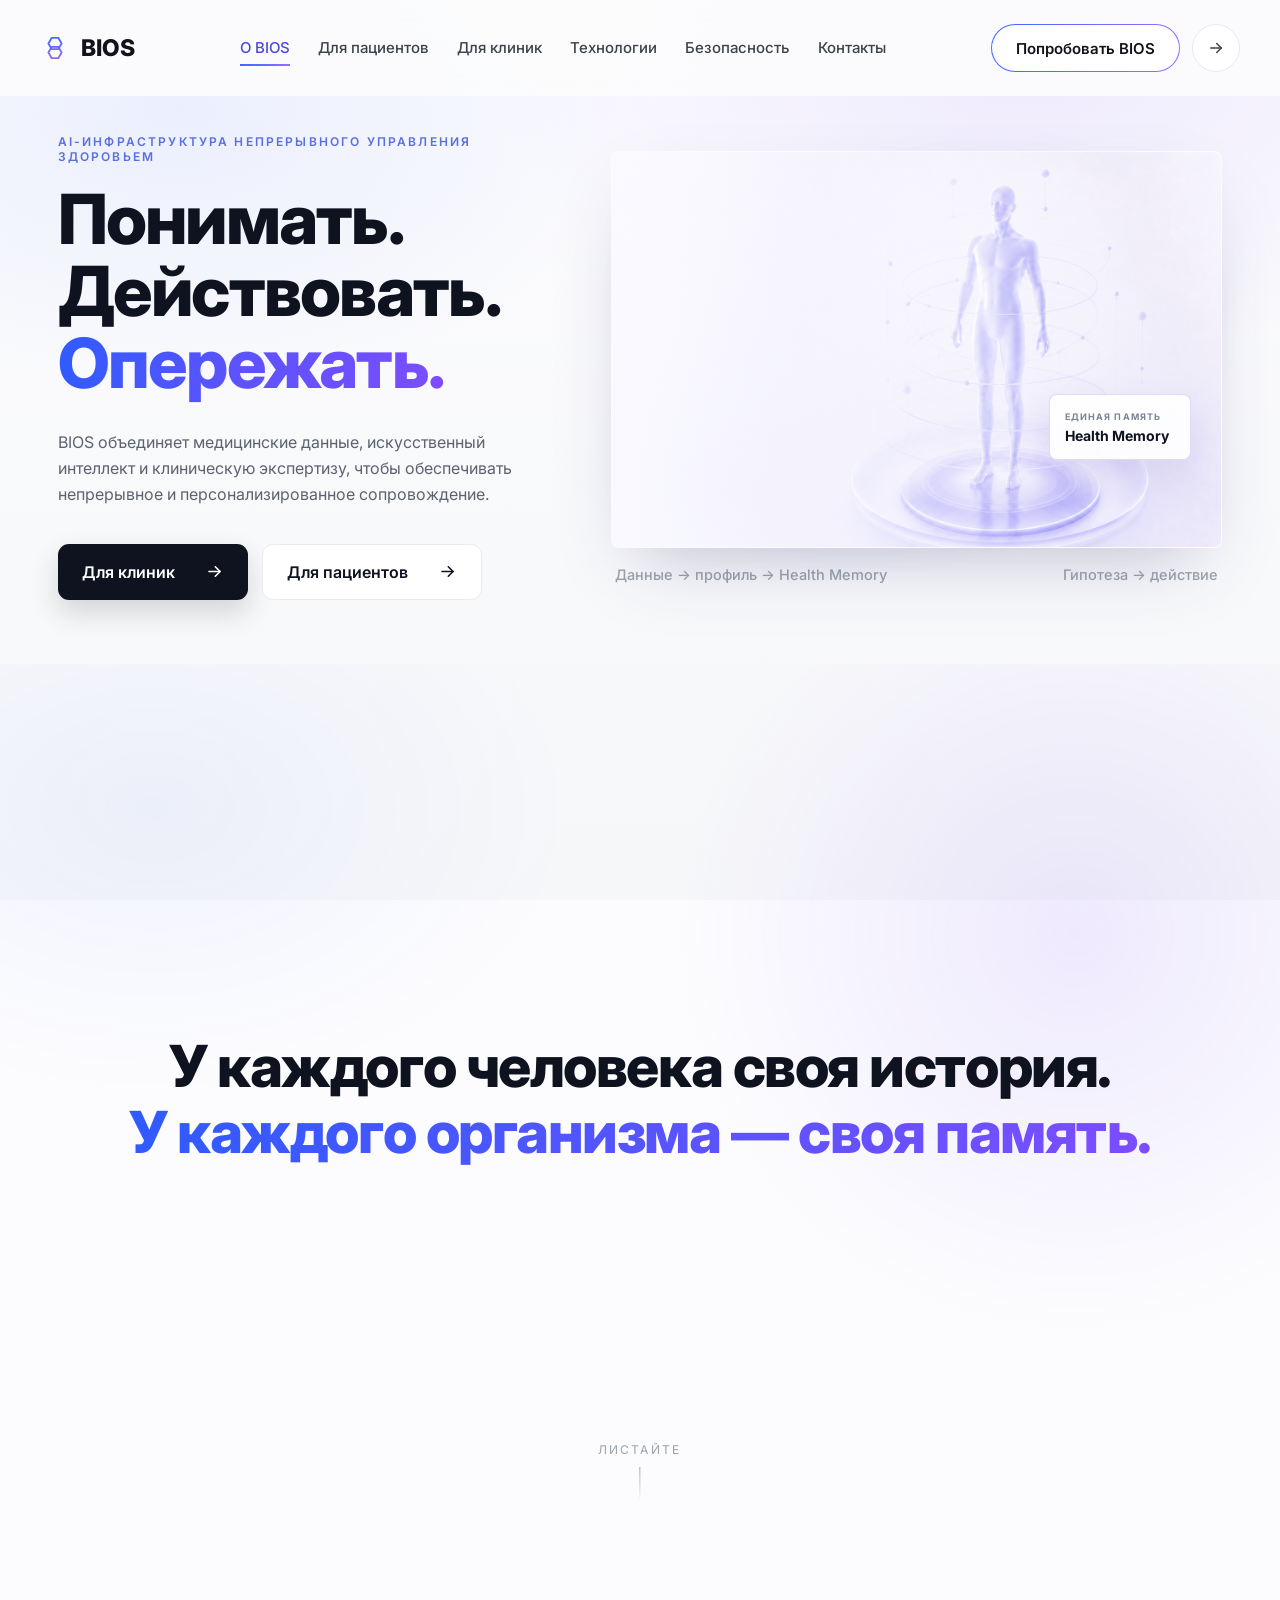
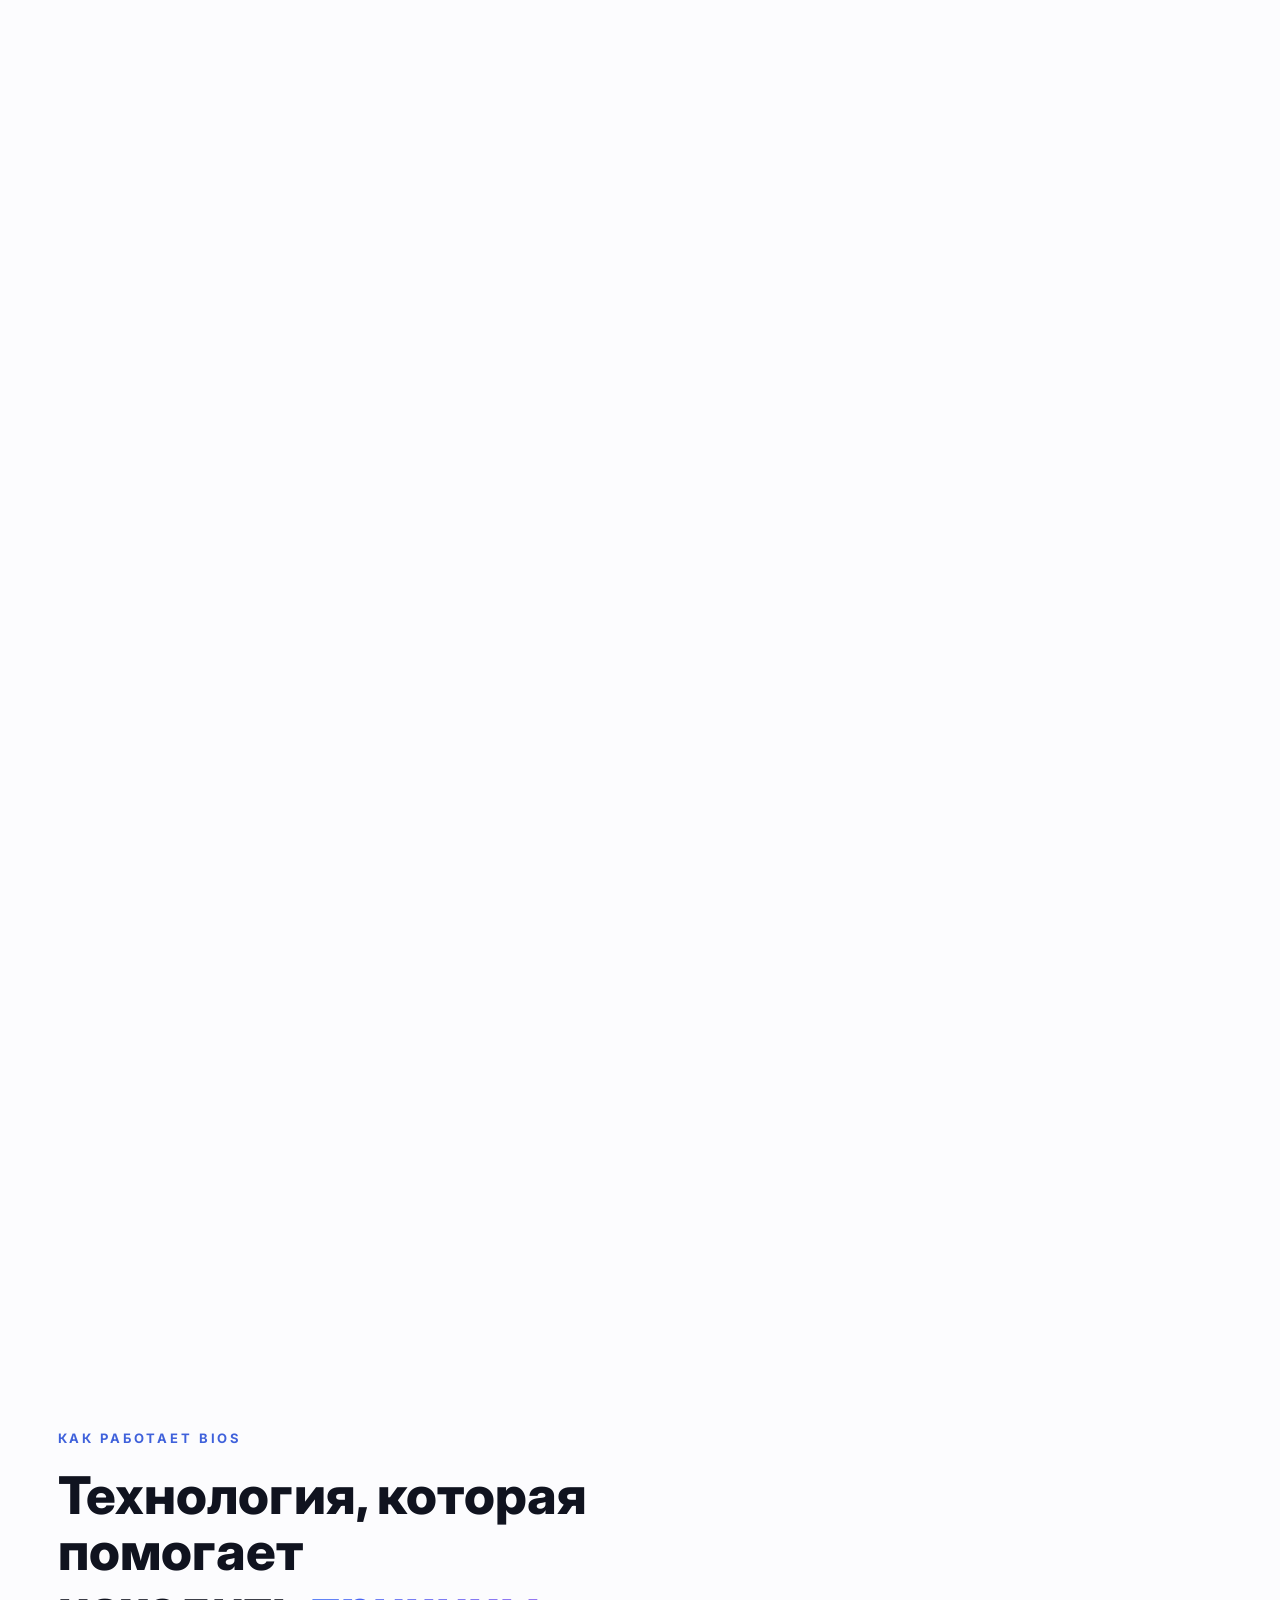
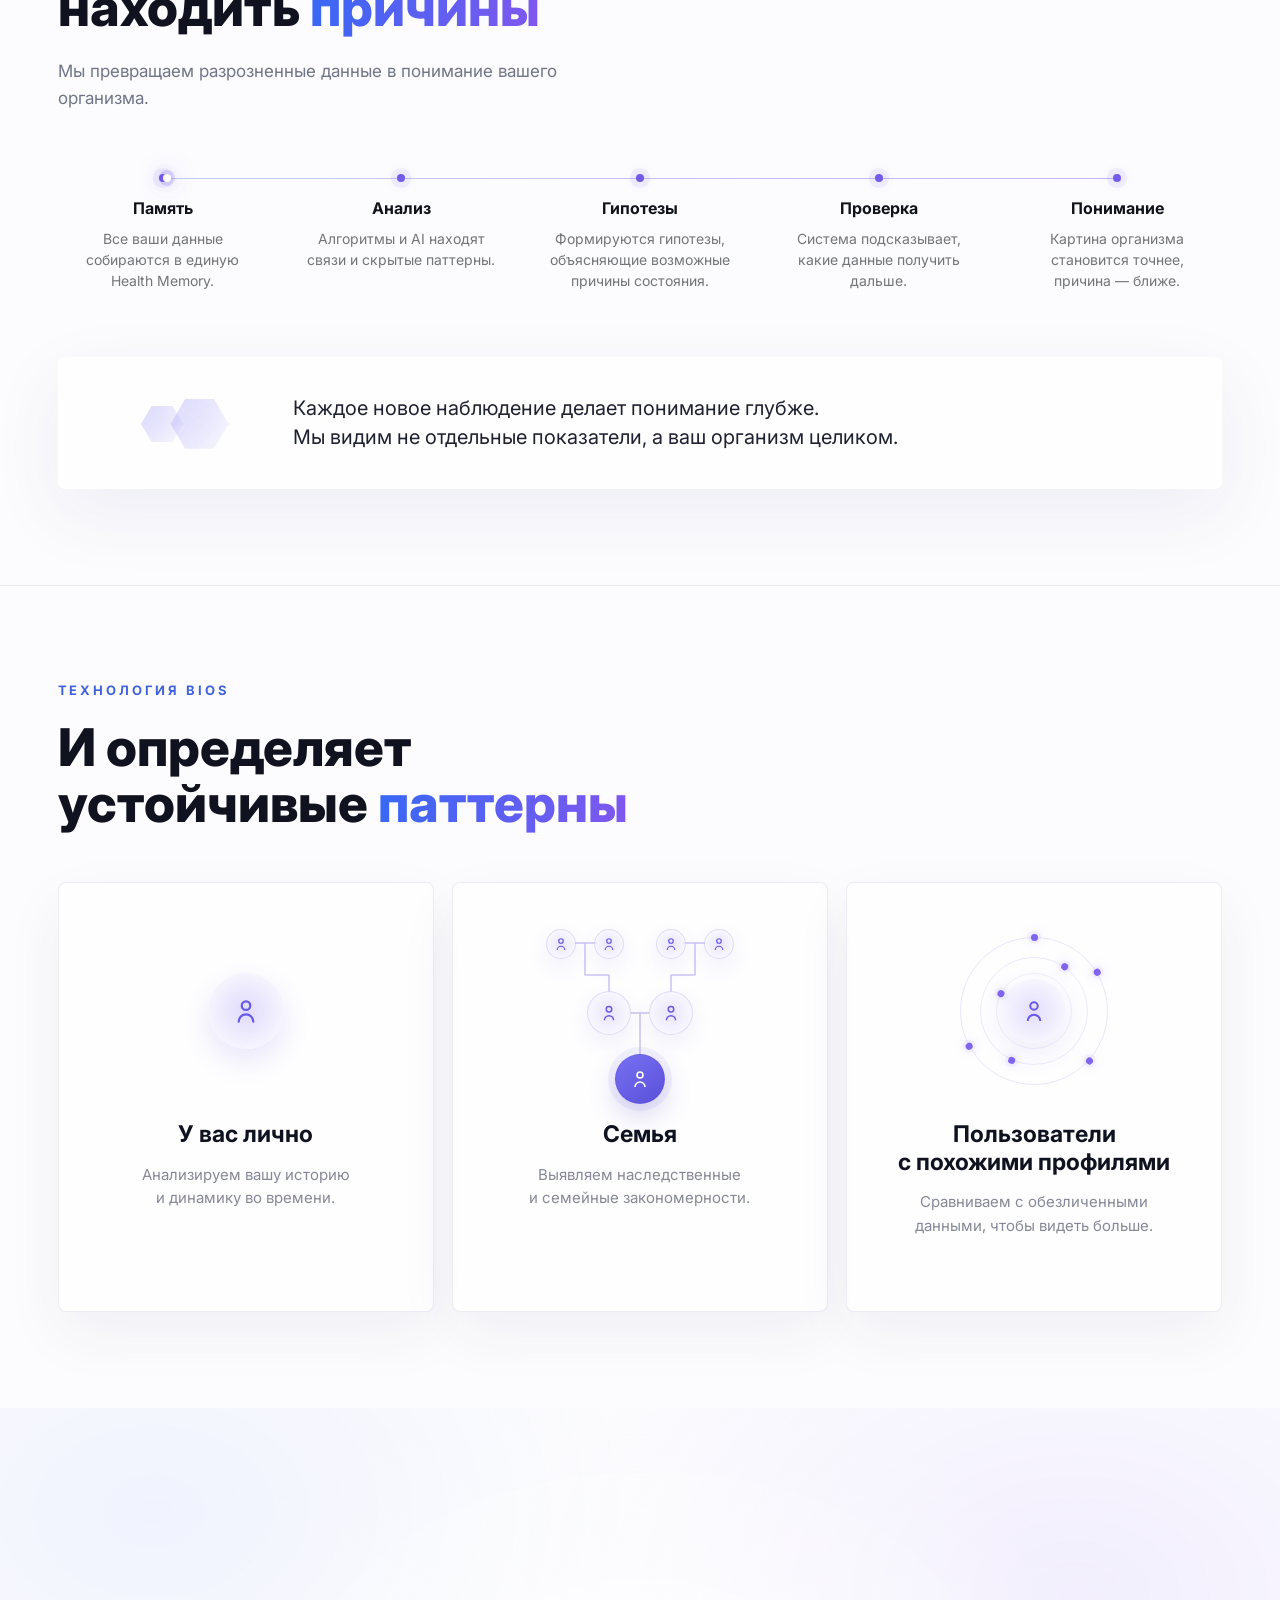
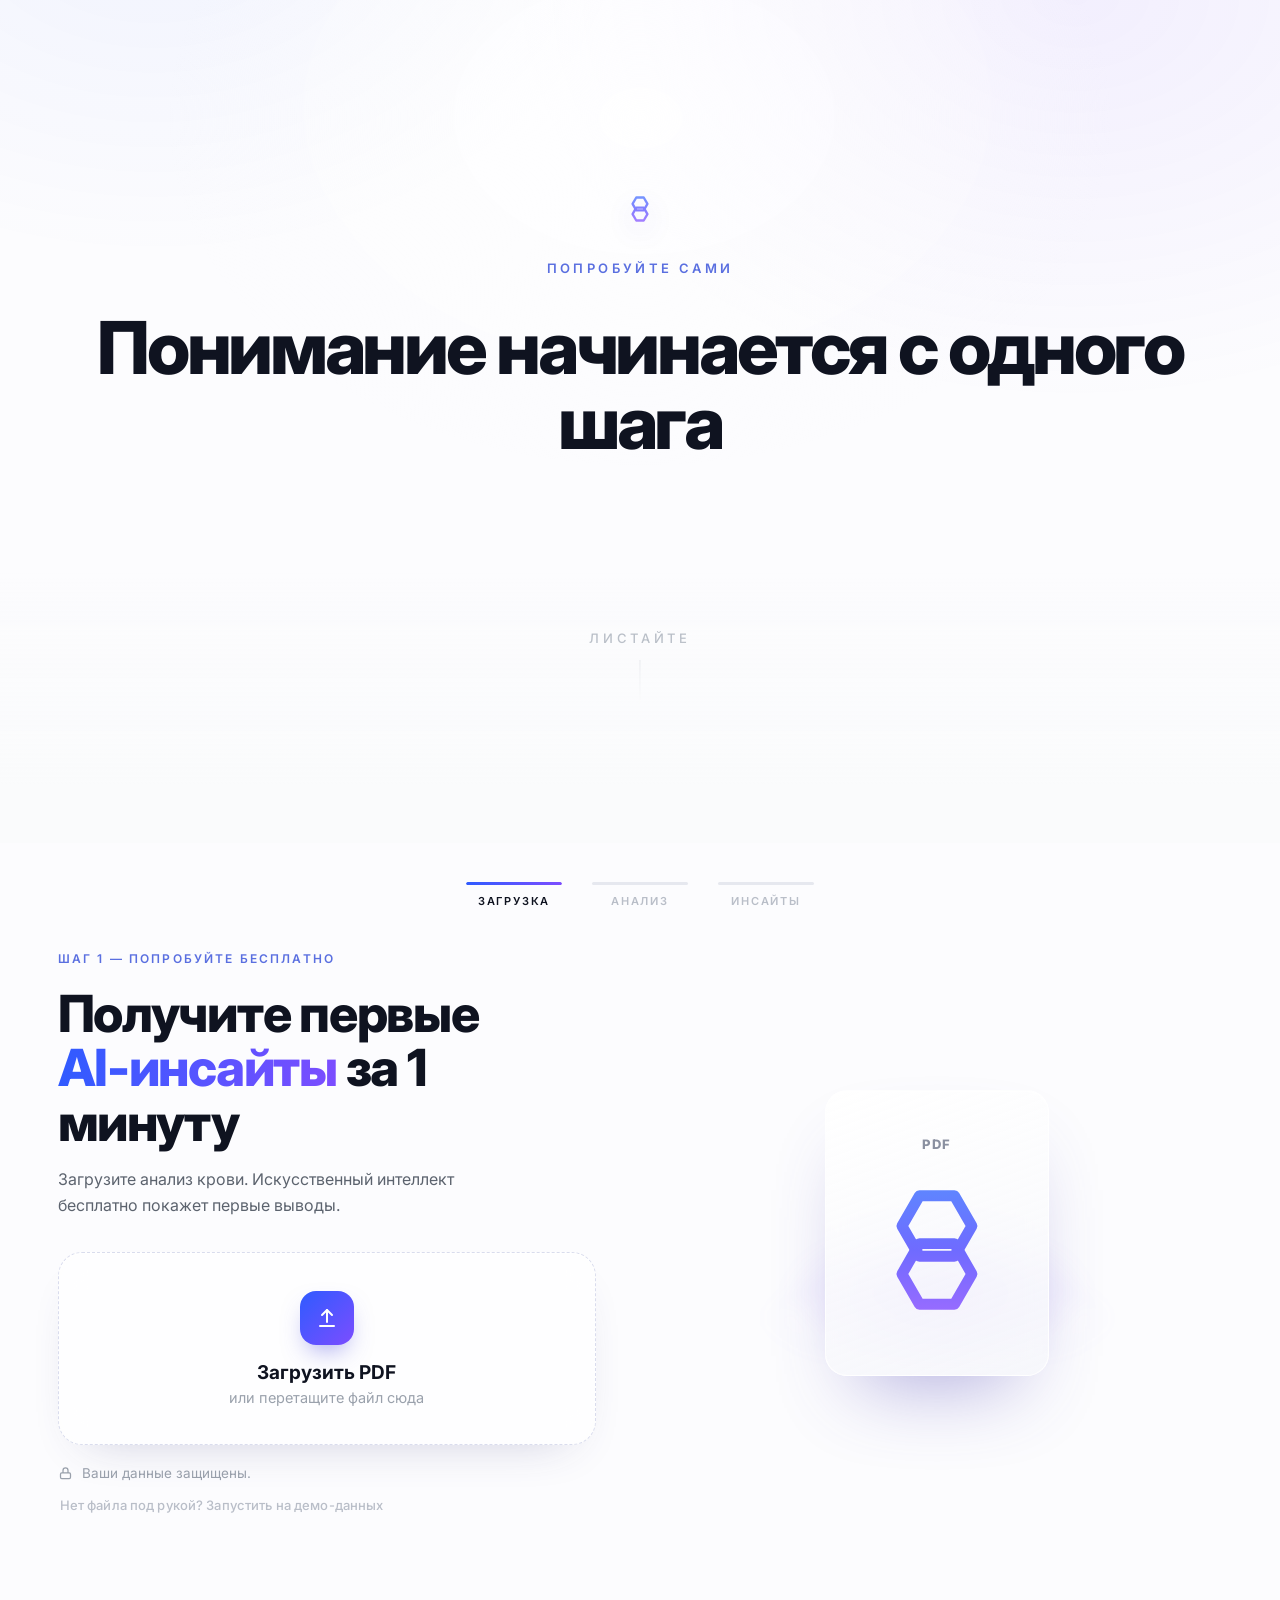
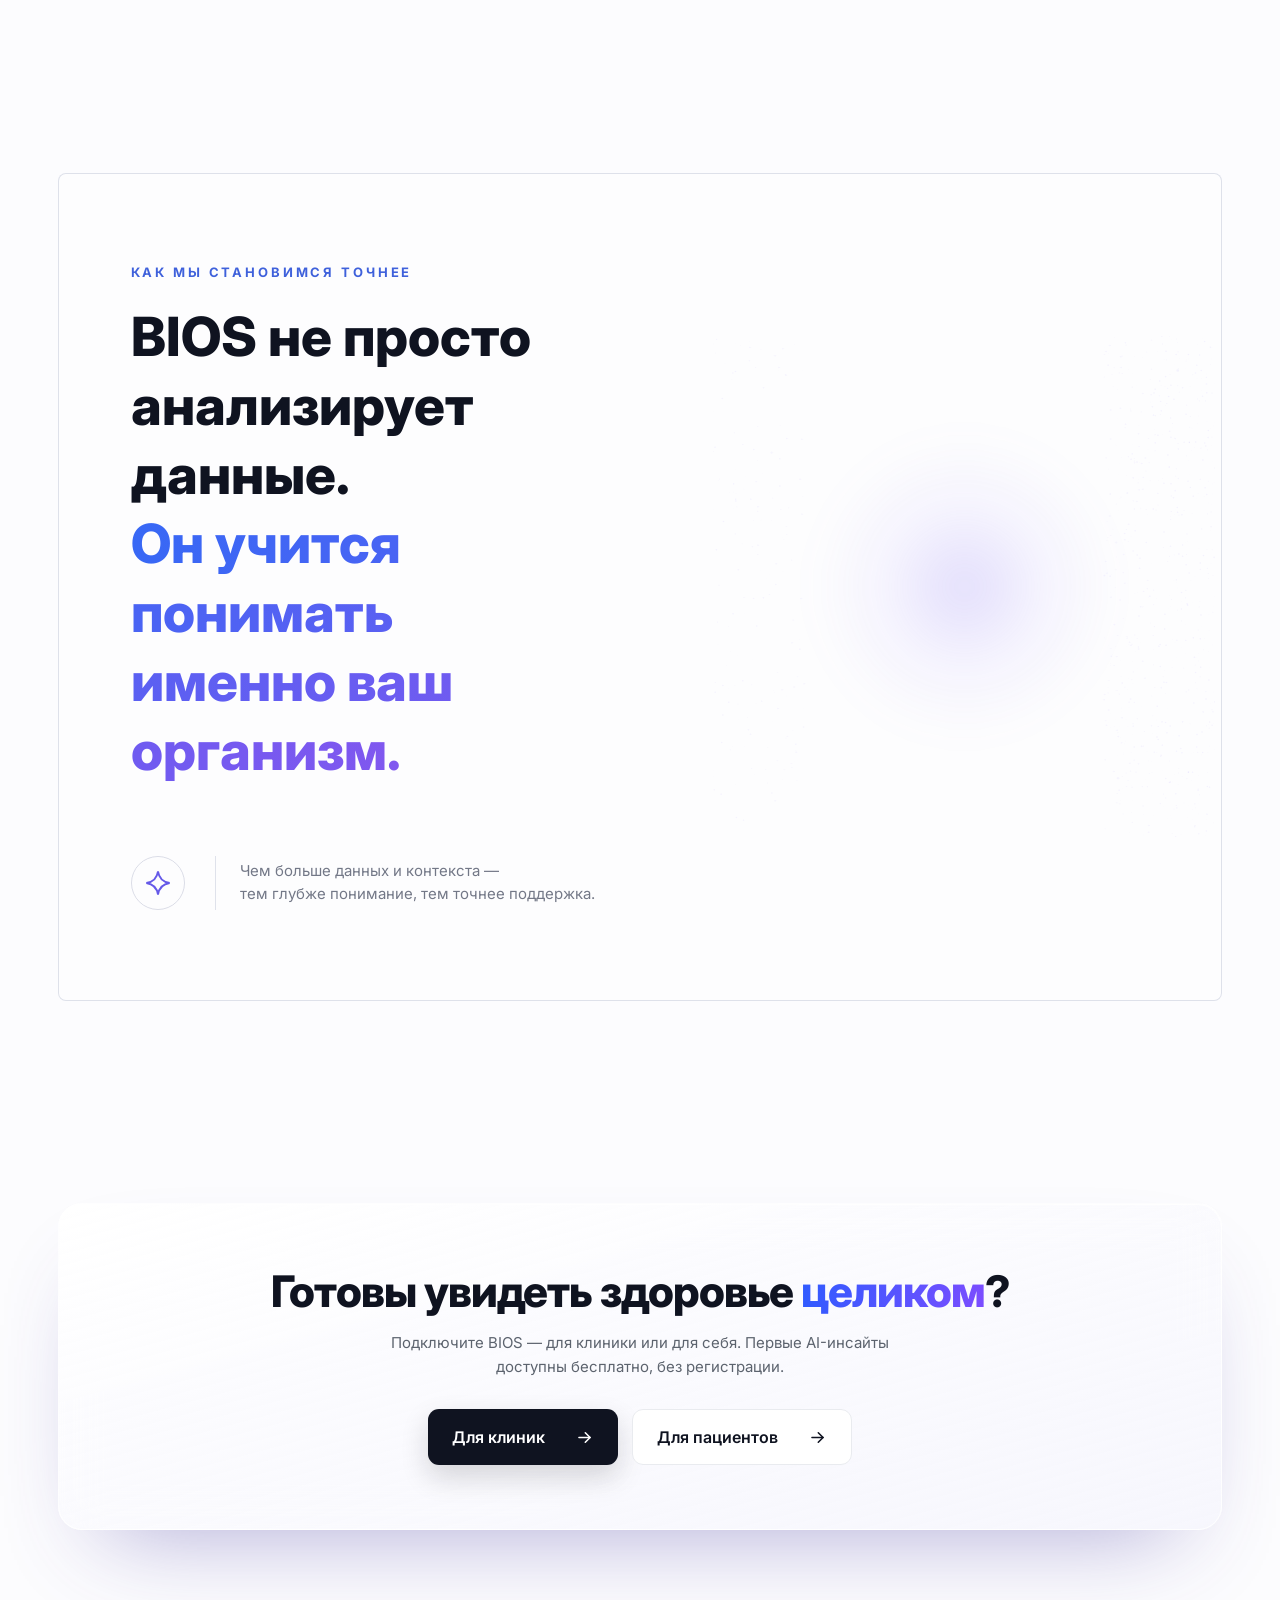
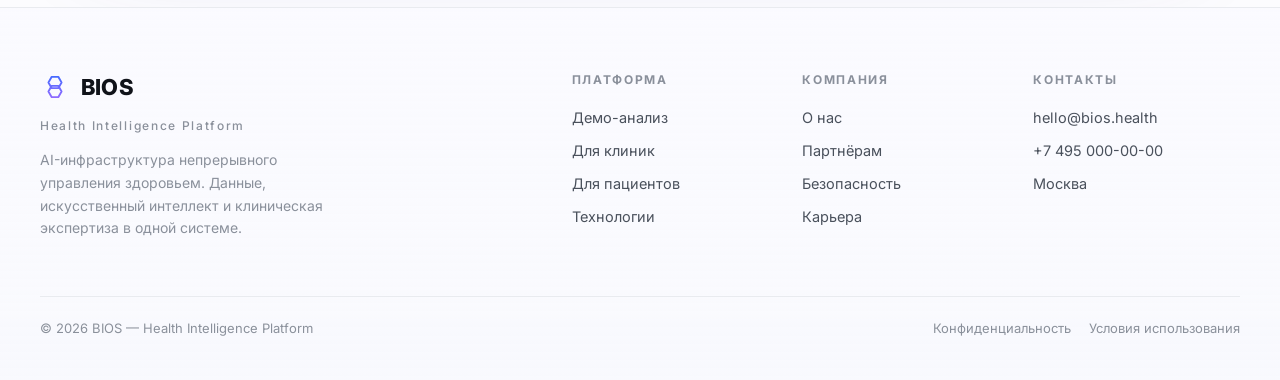
==== index.html @ ce2175aa "Restore Anna patient story block" ====
<!DOCTYPE html>
<html lang="ru">
<head>
<meta charset="UTF-8">
<meta name="viewport" content="width=device-width, initial-scale=1.0">
<title>BIOS — AI-инфраструктура управления здоровьем</title>
<link rel="preconnect" href="https://fonts.googleapis.com">
<link rel="preconnect" href="https://fonts.gstatic.com" crossorigin>
<link href="https://fonts.googleapis.com/css2?family=Inter:wght@400;500;600;700;800;900&display=swap&subset=cyrillic,latin" rel="stylesheet">
<style>
  /* ============ HERO + TRUST ============ */

  :root{
    --ink:#101319;
    --text:#5c636e;
    --muted:#9aa1ac;
    --line:#e9ebef;
    --line-soft:#eef0f3;
    --blue:#2f5bff;
    --purple:#7c4dff;
    --eyebrow:#5a6fe0;
    --card-from:#f3f4f7;
    --card-to:#e9ebef;
    --pad: clamp(20px, 4.5vw, 64px);
    --maxw: 1320px;
  }

  *{box-sizing:border-box;margin:0;padding:0}
  html{scroll-behavior:smooth}
  body{
    font-family:'Inter',-apple-system,BlinkMacSystemFont,'Segoe UI',sans-serif;
    color:var(--ink);
    background:
      radial-gradient(1100px 600px at 78% 24%, rgba(124,77,255,.07), transparent 60%),
      radial-gradient(900px 500px at 20% 10%, rgba(47,91,255,.05), transparent 55%),
      linear-gradient(180deg,#fcfcfd 0%, #f7f8fa 100%);
    -webkit-font-smoothing:antialiased;
    text-rendering:optimizeLegibility;
    min-height:100vh;
  }
  a{text-decoration:none;color:inherit}
  .wrap{max-width:var(--maxw);margin:0 auto;padding-left:var(--pad);padding-right:var(--pad)}

  /* ---------- Header ---------- */
  header{padding-top:26px;padding-bottom:26px}
  .nav{display:flex;align-items:center;justify-content:space-between;gap:24px}
  .brand{display:flex;align-items:center;gap:11px;flex-shrink:0}
  .brand .mark{width:30px;height:30px;display:block}
  .brand span{font-weight:800;font-size:23px;letter-spacing:.01em}

  .menu{display:flex;align-items:center;gap:38px}
  .menu a{font-size:15px;font-weight:500;color:#3c424c;transition:color .18s}
  .menu a:hover,.menu a[aria-current="page"]{color:var(--blue)}

  .actions{display:flex;align-items:center;gap:12px;flex-shrink:0}
  .btn-pill{
    font-size:15px;font-weight:600;color:var(--ink);
    padding:13px 24px;border-radius:999px;
    background:
      linear-gradient(#fff,#fff) padding-box,
      linear-gradient(100deg,var(--blue),var(--purple)) border-box;
    border:1.5px solid transparent;
    transition:transform .18s, box-shadow .18s;
  }
  .btn-pill:hover{transform:translateY(-1px);box-shadow:0 8px 22px rgba(80,80,200,.16)}
  .btn-circle{
    width:48px;height:48px;border-radius:999px;border:1.5px solid var(--line);
    display:grid;place-items:center;color:#3c424c;background:#fff;
    transition:transform .18s,border-color .18s,color .18s;flex-shrink:0;
  }
  .btn-circle:hover{transform:translateY(-1px);border-color:var(--blue);color:var(--blue)}
  .btn-circle svg{width:18px;height:18px}

  .burger{display:none;width:46px;height:46px;border:1.5px solid var(--line);border-radius:12px;background:#fff;cursor:pointer;align-items:center;justify-content:center;flex-direction:column;gap:5px}
  .burger span{width:18px;height:2px;background:#3c424c;border-radius:2px}

  /* ---------- Hero ---------- */
  .hero{padding-top:clamp(24px,3vw,40px);padding-bottom:clamp(40px,5vw,72px)}
  .hero-grid{
    display:grid;
    grid-template-columns:minmax(0,0.92fr) minmax(0,1.12fr);
    gap:clamp(36px,4vw,64px);
    align-items:center;
  }
  .eyebrow{
    font-size:13px;font-weight:600;letter-spacing:.16em;text-transform:uppercase;
    color:var(--eyebrow);margin-bottom:26px;
  }
  h1{
    font-weight:800;
    font-size:clamp(40px,5.4vw,73px);
    line-height:1.04;
    letter-spacing:-0.025em;
    color:var(--ink);
    margin-bottom:30px;
  }
  h1 .grad{
    background:linear-gradient(98deg,var(--blue) 0%, #5b53ff 45%, var(--purple) 100%);
    -webkit-background-clip:text;background-clip:text;color:transparent;
  }
  .lede{
    font-size:clamp(16px,1.15vw,18px);
    line-height:1.62;color:var(--text);
    max-width:480px;margin-bottom:36px;font-weight:400;
  }
  .cta{display:flex;gap:14px;flex-wrap:wrap}
  .btn{
    display:inline-flex;align-items:center;gap:30px;justify-content:space-between;
    font-size:16px;font-weight:600;border-radius:11px;
    padding:17px 24px;min-width:182px;transition:transform .18s,box-shadow .18s;
  }
  .btn svg{width:19px;height:19px;flex-shrink:0}
  .btn-dark{background:var(--ink);color:#fff;box-shadow:0 12px 28px rgba(16,19,25,.16)}
  .btn-dark:hover{transform:translateY(-2px);box-shadow:0 16px 34px rgba(16,19,25,.24)}
  .btn-light{background:#fff;color:var(--ink);border:1.5px solid var(--line)}
  .btn-light:hover{transform:translateY(-2px);border-color:#d6d9e0;box-shadow:0 12px 26px rgba(16,19,25,.08)}

  /* ---------- BIOS data flow ---------- */
  .video-block{display:flex;flex-direction:column;gap:18px}
  .video-wrap{position:relative;isolation:isolate}
  .video-wrap::before{
    content:"";position:absolute;inset:6% 4% 4% 6%;z-index:-1;
    background:radial-gradient(60% 60% at 62% 42%, rgba(124,77,255,.35), transparent 70%),
               radial-gradient(55% 55% at 38% 60%, rgba(47,91,255,.30), transparent 72%);
    filter:blur(46px);border-radius:40px;opacity:.9;
  }
  .video-card{
    position:relative;aspect-ratio:16/10.4;border-radius:8px;overflow:hidden;
    background:#f4f3ff;
    border:1px solid rgba(255,255,255,.7);
    box-shadow:0 30px 70px -28px rgba(60,60,120,.34), inset 0 1px 0 rgba(255,255,255,.8);
    isolation:isolate;
  }
  .hero-flow-image{
    position:absolute;z-index:-2;inset:0;width:100%;height:100%;
    object-fit:cover;object-position:67% center;opacity:.9;
  }
  .video-card::after{
    content:"";position:absolute;z-index:-1;inset:0;
    background:linear-gradient(90deg,rgba(249,249,255,.96) 0%,rgba(249,249,255,.58) 38%,rgba(249,249,255,.08) 72%);
  }
  .hero-flow-sources{position:absolute;top:14%;left:5%;display:grid;gap:10px}
  .hero-flow-chip{
    display:inline-flex;width:max-content;min-height:32px;padding:0 12px;align-items:center;
    border:1px solid rgba(103,83,221,.18);border-radius:8px;color:#495168;
    background:rgba(255,255,255,.88);box-shadow:0 8px 20px rgba(76,69,143,.06);
    font-size:11px;font-weight:600;opacity:0;transform:translateX(-12px);
    animation:heroChip 7s var(--ease) infinite;
  }
  .hero-flow-chip:nth-child(2){animation-delay:.45s}
  .hero-flow-chip:nth-child(3){animation-delay:.9s}
  .hero-flow-chip:nth-child(4){animation-delay:1.35s}
  .hero-flow-core{
    position:absolute;right:5%;bottom:22%;display:grid;min-width:142px;min-height:66px;padding:12px 15px;
    align-content:center;border:1px solid rgba(99,76,231,.2);border-radius:8px;
    background:rgba(255,255,255,.9);box-shadow:0 16px 36px rgba(86,68,187,.12);
    animation:heroCore 7s var(--ease) infinite;
  }
  .hero-flow-core small{color:#7b8395;font-size:9px;font-weight:700;letter-spacing:.12em;text-transform:uppercase}
  .hero-flow-core strong{margin-top:5px;font-size:14px}
  .hero-flow-action{
    position:absolute;right:6%;bottom:7%;display:flex;gap:7px;align-items:center;
    color:#4332c9;font-size:11px;font-weight:700;opacity:0;transform:translateY(8px);
    animation:heroAction 7s var(--ease) infinite;
  }
  .hero-flow-action svg{width:16px;height:16px}
  .hero-flow-line{
    position:absolute;left:27%;right:24%;bottom:31%;height:1px;
    background:linear-gradient(90deg,rgba(59,107,255,0),rgba(59,107,255,.55),rgba(139,92,255,.8));
    transform:scaleX(0);transform-origin:left;animation:heroLine 7s var(--ease) infinite;
  }
  .hero-flow-line::after{content:"";position:absolute;right:-4px;top:-3px;width:7px;height:7px;border-radius:50%;background:#7a58ee;box-shadow:0 0 0 6px rgba(122,88,238,.1)}
  .video-meta{display:flex;align-items:center;justify-content:space-between;padding:0 4px}
  .video-meta span{font-size:14.5px;color:var(--muted);font-weight:500}
  @keyframes heroChip{0%,9%,100%{opacity:0;transform:translateX(-12px)}15%,74%{opacity:1;transform:none}84%{opacity:0;transform:translateX(8px)}}
  @keyframes heroLine{0%,25%,100%{transform:scaleX(0);opacity:0}38%,78%{transform:scaleX(1);opacity:1}88%{opacity:0}}
  @keyframes heroCore{0%,34%,100%{transform:translateY(7px);opacity:.65}48%,82%{transform:none;opacity:1;box-shadow:0 20px 44px rgba(86,68,187,.18)}}
  @keyframes heroAction{0%,54%,100%{opacity:0;transform:translateY(8px)}68%,88%{opacity:1;transform:none}}

  /* ---------- Trust ---------- */
  .trust{padding-top:clamp(24px,3vw,36px);padding-bottom:clamp(12px,1.6vw,24px);border-top:1px solid var(--line-soft)}
  .trust-label{
    text-align:center;font-size:13px;font-weight:600;letter-spacing:.2em;
    text-transform:uppercase;color:#8a909b;margin-bottom:38px;
  }
  .logos{
    display:flex;align-items:center;justify-content:space-between;gap:24px;
    flex-wrap:wrap;
  }
  .logos .logo{
    display:flex;align-items:center;gap:11px;color:#aab0ba;
    filter:grayscale(1);opacity:.92;flex:1 1 auto;justify-content:center;
    min-width:120px;
  }
  .logo-emc .tx{display:flex;flex-direction:column;line-height:1}
  .logo-emc .big{font-family:Georgia,'Times New Roman',serif;font-size:30px;font-weight:700;letter-spacing:.02em;color:#9aa0ab}
  .logo-emc .sub{font-size:8px;letter-spacing:.18em;margin-top:3px;color:#aab0ba}
  .logo-emc svg{width:30px;height:30px}

  .logo-had .tx{display:flex;flex-direction:column;line-height:1.05}
  .logo-had .big{font-size:22px;font-weight:800;letter-spacing:.05em;color:#9aa0ab}
  .logo-had .sub{font-size:11px;color:#aab0ba;margin-top:2px}
  .logo-had svg{width:22px;height:30px}

  .logo-k31{font-size:30px;font-weight:600;color:#9aa0ab;letter-spacing:.01em}
  .logo-k31 b{font-weight:700}

  .logo-medsi{font-size:25px;font-weight:800;letter-spacing:.04em;color:#9aa0ab}
  .logo-medsi svg{width:30px;height:24px}

  .logo-chaika .tx{display:flex;flex-direction:column;align-items:center;line-height:1}
  .logo-chaika .big{font-size:24px;font-weight:700;letter-spacing:.14em;color:#9aa0ab}
  .logo-chaika .sub{font-size:9px;letter-spacing:.24em;margin-top:4px;color:#aab0ba}

  .logo-gen{font-size:30px;font-weight:300;letter-spacing:.02em;color:#b7bcc6}

  /* ---------- Scroll cue ---------- */
  .scroll-cue{display:grid;place-items:center;padding:6px 0 30px}
  .mouse{width:26px;height:42px;border:2px solid #c3c8d2;border-radius:14px;position:relative}
  .mouse i{
    position:absolute;top:8px;left:50%;transform:translateX(-50%);
    width:5px;height:5px;border-radius:999px;background:var(--blue);
    animation:scrolldot 1.7s ease-in-out infinite;
  }
  @keyframes scrolldot{0%{opacity:0;transform:translate(-50%,0)}30%{opacity:1}80%{opacity:.2;transform:translate(-50%,14px)}100%{opacity:0;transform:translate(-50%,14px)}}

  /* ---------- Responsive ---------- */
  @media (max-width:1080px){
    .menu{gap:26px}
  }
  @media (max-width:1120px){
    .menu{display:none}
    .menu.is-open{
      position:fixed;
      inset:98px 0 0;
      z-index:100;
      display:flex;
      flex-direction:column;
      align-items:flex-start;
      gap:0;
      padding:20px var(--pad) 32px;
      overflow-y:auto;
      background:#fff;
    }
    .menu.is-open a{width:100%;padding:18px 0;border-bottom:1px solid var(--line)}
    body.menu-open{overflow:hidden}
    .actions .btn-circle{display:none}
    .burger{display:flex}
    .hero-grid{grid-template-columns:1fr;gap:40px}
    .lede{max-width:none}
    .logos{gap:30px 26px;justify-content:center}
  }
  @media (max-width:560px){
    .btn-pill{display:none}
    .cta{flex-direction:column}
    .btn{width:100%}
    .video-meta span{font-size:13px}
  }
  @media (prefers-reduced-motion:reduce){
    *{animation:none!important;transition:none!important}
  }

  /* ============ FLOW (upload / analysis / insights) ============ */

  :root{
    --ink:#101319;
    --text:#5c636e;
    --muted:#9aa1ac;
    --faint:#b9bec8;
    --line:#e9ebef;
    --blue:#2f5bff;
    --violet:#7c4dff;
    --eyebrow:#5a6fe0;
    --glass:rgba(255,255,255,.62);
    --glass-strong:rgba(255,255,255,.78);
    --pad:clamp(20px,4.5vw,60px);
    --maxw:1240px;
    --r-lg:24px;
    --ease:cubic-bezier(.22,.61,.36,1);
  }
  *{box-sizing:border-box;margin:0;padding:0}
  html{scroll-behavior:smooth}
  body{
    font-family:'Inter',-apple-system,BlinkMacSystemFont,'Segoe UI',sans-serif;
    color:var(--ink);
    background:#fafbfc;
    -webkit-font-smoothing:antialiased;text-rendering:optimizeLegibility;
    min-height:100vh;overflow-x:hidden;
  }
  a{text-decoration:none;color:inherit}
  button{font-family:inherit;cursor:pointer}
  .wrap{max-width:var(--maxw);margin:0 auto;padding-left:var(--pad);padding-right:var(--pad)}

  /* ===== Ambient background ===== */
  .bg{position:fixed;inset:0;z-index:-2;pointer-events:none;
    background:
      radial-gradient(900px 520px at 80% 6%, rgba(124,77,255,.10), transparent 60%),
      radial-gradient(820px 480px at 14% 12%, rgba(47,91,255,.08), transparent 58%),
      linear-gradient(180deg,#fcfcfe 0%,#f6f7f9 100%);
  }
  .bg-boost{position:fixed;inset:0;z-index:-1;pointer-events:none;opacity:0;
    transition:opacity 1.1s var(--ease);
    background:radial-gradient(700px 700px at 64% 52%, rgba(120,110,255,.16), transparent 62%);
  }
  body.boost .bg-boost{opacity:1}

  /* ===== Header ===== */
  header{padding:24px 0}
  .nav{display:flex;align-items:center;justify-content:space-between;gap:24px}
  .brand{display:flex;align-items:center;gap:11px}
  .brand .mark{width:30px;height:30px}
  .brand b{font-weight:800;font-size:23px;letter-spacing:.01em}
  .menu{display:flex;gap:36px}
  .menu a{font-size:15px;font-weight:500;color:#3c424c;transition:color .18s}
  .menu a:hover{color:var(--blue)}
  .actions{display:flex;align-items:center;gap:12px}
  .pill{font-size:15px;font-weight:600;padding:12px 22px;border-radius:999px;
    background:linear-gradient(#fff,#fff) padding-box,linear-gradient(100deg,var(--blue),var(--violet)) border-box;
    border:1.5px solid transparent;transition:transform .18s,box-shadow .18s}
  .pill:hover{transform:translateY(-1px);box-shadow:0 8px 22px rgba(80,80,200,.16)}
  .circle{width:46px;height:46px;border-radius:999px;border:1.5px solid var(--line);background:#fff;
    display:grid;place-items:center;color:#3c424c;transition:.18s}
  .circle:hover{border-color:var(--blue);color:var(--blue)}
  .circle svg{width:18px;height:18px}

  /* ===== Stage ===== */
  .flow-stage{padding:clamp(20px,3vw,40px) 0 clamp(60px,7vw,96px)}

  /* step indicator */
  .steps{display:flex;justify-content:center;gap:30px;margin-bottom:clamp(26px,3.4vw,44px)}
  .step{display:flex;flex-direction:column;align-items:center;gap:9px;width:96px}
  .step .bar{height:3px;width:100%;border-radius:3px;background:#e6e8ef;overflow:hidden;position:relative}
  .step .bar::after{content:"";position:absolute;inset:0;width:0;border-radius:3px;
    background:linear-gradient(90deg,var(--blue),var(--violet));transition:width .6s var(--ease)}
  .step.done .bar::after{width:100%}
  .step.active .bar::after{width:100%;animation:none}
  .step span{font-size:11px;font-weight:600;letter-spacing:.16em;text-transform:uppercase;color:var(--faint);transition:color .4s}
  .step.active span,.step.done span{color:var(--ink)}

  /* morph container */
  .morph-container{position:relative;height:600px;transition:height .6s var(--ease)}

  .state{position:absolute;top:0;left:0;right:0;
    opacity:0;visibility:hidden;transform:translateY(10px);
    transition:opacity .55s var(--ease),transform .55s var(--ease),visibility .55s;
    pointer-events:none}
  .state.active{opacity:1;visibility:visible;transform:none;pointer-events:auto}

  .cols{display:grid;grid-template-columns:minmax(0,1fr) minmax(0,1.06fr);
    gap:clamp(32px,4.4vw,72px);align-items:center}

  .eyebrow{font-size:12px;font-weight:600;letter-spacing:.18em;text-transform:uppercase;color:var(--eyebrow);margin-bottom:20px}
  .title{font-weight:800;font-size:clamp(34px,4vw,52px);line-height:1.06;letter-spacing:-.025em;margin-bottom:18px}
  .title .g{background:linear-gradient(98deg,var(--blue),var(--violet));-webkit-background-clip:text;background-clip:text;color:transparent}
  .sub{font-size:clamp(16px,1.1vw,18px);line-height:1.6;color:var(--text);max-width:430px}

  /* ---------- STATE 1 : upload ---------- */
  .upload-area{margin-top:34px;border-radius:var(--r-lg);padding:38px 32px;
    background:var(--glass);backdrop-filter:blur(20px) saturate(120%);-webkit-backdrop-filter:blur(20px) saturate(120%);
    box-shadow:0 1px 0 rgba(255,255,255,.7) inset,0 20px 50px -30px rgba(60,60,120,.32);
    border:1px dashed rgba(140,150,200,.32);text-align:center;
    transition:transform .25s var(--ease),box-shadow .25s,border-color .25s,background .25s;cursor:pointer}
  .upload-area:hover,.upload-area.drag{transform:translateY(-2px);border-color:rgba(80,90,255,.5);
    background:var(--glass-strong);box-shadow:0 24px 60px -28px rgba(70,70,160,.42)}
  .up-ico{width:54px;height:54px;border-radius:16px;margin:0 auto 16px;display:grid;place-items:center;
    background:linear-gradient(135deg,var(--blue),var(--violet));color:#fff;box-shadow:0 12px 24px -8px rgba(80,80,220,.5)}
  .up-ico svg{width:24px;height:24px}
  .up-t{font-size:19px;font-weight:700;margin-bottom:5px}
  .up-s{font-size:14.5px;color:var(--muted)}
  .privacy{display:flex;align-items:center;gap:9px;margin-top:20px;color:var(--muted);font-size:13.5px}
  .privacy svg{width:15px;height:15px;flex-shrink:0}
  .demo-link{margin-top:14px;background:none;border:0;color:var(--faint);font-size:13px;font-weight:500;
    letter-spacing:.01em;transition:color .2s;padding:2px}
  .demo-link:hover{color:var(--blue)}

  /* right stage: floating PDF */
  .stageviz{position:relative;display:grid;place-items:center;min-height:clamp(340px,42vw,460px)}
  .pedestal{position:absolute;bottom:14%;left:50%;transform:translateX(-50%);width:78%;height:46%;
    background:radial-gradient(50% 50% at 50% 50%, rgba(124,77,255,.16), transparent 70%);filter:blur(8px)}
  .pedestal::before,.pedestal::after{content:"";position:absolute;left:50%;top:62%;transform:translate(-50%,-50%);
    border:1px solid rgba(120,110,255,.18);border-radius:50%}
  .pedestal::before{width:74%;height:42%}
  .pedestal::after{width:46%;height:26%;border-color:rgba(120,110,255,.28)}
  .pdfcard{position:relative;width:clamp(176px,22vw,224px);aspect-ratio:5/6.4;border-radius:22px;
    background:linear-gradient(160deg,rgba(255,255,255,.86),rgba(244,245,250,.7));
    backdrop-filter:blur(14px);-webkit-backdrop-filter:blur(14px);
    border:1px solid rgba(255,255,255,.8);
    box-shadow:0 40px 80px -34px rgba(80,70,180,.45),0 1px 0 rgba(255,255,255,.9) inset;
    display:flex;flex-direction:column;align-items:center;justify-content:center;gap:18px;
    animation:floaty 6s ease-in-out infinite}
  .pdfcard .tag{font-size:13px;font-weight:800;letter-spacing:.12em;color:#8a90a0}
  .pdfcard .hx{width:54%}
  @keyframes floaty{0%,100%{transform:translateY(0)}50%{transform:translateY(-12px)}}

  /* ---------- STATE 2 : analysis ---------- */
  .status{margin-top:34px;display:flex;align-items:center;gap:16px;border-radius:18px;padding:18px 22px;
    background:var(--glass);backdrop-filter:blur(20px);-webkit-backdrop-filter:blur(20px);
    box-shadow:0 18px 44px -28px rgba(60,60,120,.34),0 1px 0 rgba(255,255,255,.7) inset;max-width:420px}
  .spin{width:34px;height:34px;border-radius:50%;border:2.5px solid #e6e8f2;border-top-color:var(--violet);
    animation:spin 1s linear infinite;flex-shrink:0}
  @keyframes spin{to{transform:rotate(360deg)}}
  .status .st{font-size:15.5px;font-weight:600}
  .status .ss{font-size:13px;color:var(--muted);margin-top:2px}

  .orbit-wrap{position:relative;display:grid;place-items:center;min-height:clamp(360px,44vw,480px)}
  .orbit{position:relative;width:clamp(320px,40vw,440px);aspect-ratio:1}
  .orbit svg.ring{position:absolute;inset:0;width:100%;height:100%;overflow:visible}
  .ring-track{fill:none;stroke:#e7e9f1;stroke-width:5}
  .ring-progress{fill:none;stroke:url(#gRing);stroke-width:5;stroke-linecap:round;
    transform:rotate(-90deg);transform-origin:center;stroke-dashoffset:var(--c)}
  .ring-progress.run{transition:stroke-dashoffset 9s linear;stroke-dashoffset:0}
  .conn{stroke:url(#gConn);stroke-width:1.4;opacity:0;transition:opacity .5s var(--ease)}
  .conn.on{opacity:.7}
  .core{position:absolute;top:50%;left:50%;transform:translate(-50%,-50%);width:30%;display:grid;place-items:center;
    filter:drop-shadow(0 18px 30px rgba(110,90,230,.4))}
  .core .hx{width:100%}
  .o-chip{position:absolute;top:50%;left:50%;font-size:13px;font-weight:600;color:#3c424c;white-space:nowrap;
    padding:8px 14px;border-radius:999px;background:var(--glass-strong);
    backdrop-filter:blur(14px);-webkit-backdrop-filter:blur(14px);
    box-shadow:0 10px 26px -14px rgba(70,70,150,.4),0 0 0 1px rgba(255,255,255,.6) inset;
    transform:translate(-50%,-50%) rotate(var(--a)) translateX(var(--r)) rotate(calc(-1*var(--a))) scale(.9);
    opacity:0;transition:opacity .5s var(--ease),transform .5s var(--ease);pointer-events:none}
  .o-chip.on{opacity:1;transform:translate(-50%,-50%) rotate(var(--a)) translateX(var(--r)) rotate(calc(-1*var(--a))) scale(1)}
  .particles span{position:absolute;width:5px;height:5px;border-radius:50%;
    background:radial-gradient(circle,rgba(124,100,255,.9),transparent 70%);opacity:0;
    animation:drift 6s ease-in-out infinite}
  @keyframes drift{0%{opacity:0;transform:translateY(10px)}20%{opacity:.7}80%{opacity:.3}100%{opacity:0;transform:translateY(-26px)}}

  /* ---------- STATE 3 : insights ---------- */
  .ins-head{margin-bottom:22px}
  .insights-list{display:flex;flex-direction:column;gap:12px}
  .ins-card{display:flex;align-items:center;gap:14px;padding:17px 20px;border-radius:15px;
    background:#fff;box-shadow:0 12px 30px -20px rgba(50,50,110,.28),0 0 0 1px rgba(20,20,40,.03);
    opacity:0;transform:translateY(12px);transition:opacity .5s var(--ease),transform .5s var(--ease)}
  .ins-card.in{opacity:1;transform:none}
  .ins-card .dot{width:9px;height:9px;border-radius:50%;flex-shrink:0}
  .ins-card .tx{font-size:15.5px;font-weight:600}
  .note{margin-top:18px;display:flex;gap:12px;padding:16px 18px;border-radius:15px;
    background:rgba(120,110,255,.07);backdrop-filter:blur(10px);-webkit-backdrop-filter:blur(10px);
    border:1px solid rgba(120,110,255,.12);opacity:0;transform:translateY(10px);
    transition:opacity .55s var(--ease),transform .55s var(--ease)}
  .note.in{opacity:1;transform:none}
  .note svg{width:18px;height:18px;color:var(--violet);flex-shrink:0;margin-top:1px}
  .note p{font-size:13.5px;line-height:1.55;color:#6b6f86}

  .reg{border-radius:var(--r-lg);padding:clamp(28px,2.6vw,40px);
    background:linear-gradient(165deg,rgba(255,255,255,.8),rgba(243,243,252,.62));
    backdrop-filter:blur(22px) saturate(125%);-webkit-backdrop-filter:blur(22px) saturate(125%);
    box-shadow:0 40px 90px -40px rgba(70,60,160,.5),0 1px 0 rgba(255,255,255,.8) inset;
    opacity:0;transform:translateY(16px) scale(.99);transition:opacity .6s var(--ease) .15s,transform .6s var(--ease) .15s}
  .reg.in{opacity:1;transform:none}
  .reg h3{font-size:clamp(24px,2vw,28px);font-weight:800;letter-spacing:-.02em;text-align:center;margin-bottom:12px}
  .reg .desc{font-size:15px;line-height:1.6;color:var(--text);text-align:center;margin-bottom:26px}
  .field{margin-bottom:12px}
  .field input{width:100%;font-size:15.5px;color:var(--ink);padding:16px 18px;border-radius:13px;border:0;
    background:rgba(255,255,255,.72);box-shadow:0 0 0 1px rgba(30,30,60,.06) inset;outline:none;
    transition:box-shadow .2s,background .2s}
  .field input::placeholder{color:#9aa1ac}
  .field input:focus{background:#fff;box-shadow:0 0 0 1.5px var(--blue) inset,0 8px 22px -14px rgba(60,60,200,.5)}
  .btn-primary{width:100%;margin-top:8px;font-size:16px;font-weight:600;color:#fff;padding:18px;border:0;border-radius:14px;
    background:var(--ink);display:flex;align-items:center;justify-content:center;gap:12px;
    box-shadow:0 16px 34px -14px rgba(16,19,25,.5);transition:transform .18s,box-shadow .18s}
  .btn-primary:hover{transform:translateY(-2px);box-shadow:0 22px 44px -16px rgba(16,19,25,.6)}
  .btn-primary svg{width:18px;height:18px}
  .legal{margin-top:16px;font-size:12px;line-height:1.5;color:var(--faint);text-align:center}
  .reg-done{text-align:center;color:var(--blue);font-size:14px;font-weight:600;margin-top:14px;opacity:0;transition:opacity .3s}
  .reg-done.show{opacity:1}

  .restart{display:flex;justify-content:center;margin-top:30px}
  .restart button{background:none;border:0;color:var(--faint);font-size:13px;font-weight:500;display:inline-flex;align-items:center;gap:7px;transition:color .2s}
  .restart button:hover{color:var(--blue)}
  .restart svg{width:14px;height:14px}

  /* ---------- MORPH overlay ---------- */
  .morph{position:absolute;inset:0;display:grid;place-items:center;opacity:0;visibility:hidden;z-index:5;pointer-events:none}
  .morph.morph-play{opacity:1;visibility:visible}
  .morph .m-pdf{position:absolute;width:clamp(150px,18vw,190px);aspect-ratio:5/6.4;border-radius:20px;
    background:linear-gradient(160deg,rgba(255,255,255,.9),rgba(244,245,250,.74));
    border:1px solid rgba(255,255,255,.85);box-shadow:0 36px 70px -30px rgba(80,70,180,.5);
    display:grid;place-items:center}
  .morph .m-pdf .hx{width:46%}
  .morph.morph-play .m-pdf{animation:pdfFly 1.3s var(--ease) forwards}
  @keyframes pdfFly{
    0%{transform:translate(26%,0) scale(1) rotate(0);opacity:1}
    55%{transform:translate(0,-4%) scale(.62) rotate(-8deg);opacity:.5}
    100%{transform:translate(0,0) scale(.3) rotate(0);opacity:0}
  }
  .morph .m-cube{position:absolute;width:clamp(150px,18vw,200px);opacity:0;
    filter:drop-shadow(0 22px 40px rgba(110,90,230,.45))}
  .morph.morph-play .m-cube{animation:cubeIn 1.3s var(--ease) forwards}
  @keyframes cubeIn{
    0%{transform:scale(.2);opacity:0}
    55%{transform:scale(.6);opacity:.2}
    78%{transform:scale(1.12);opacity:1}
    100%{transform:scale(1);opacity:1}
  }
  .morph .m-glow{position:absolute;width:60%;aspect-ratio:1;border-radius:50%;opacity:0;
    background:radial-gradient(circle,rgba(124,90,255,.35),transparent 65%);filter:blur(20px)}
  .morph.morph-play .m-glow{animation:glowPulse 1.3s var(--ease) forwards}
  @keyframes glowPulse{0%{opacity:0;transform:scale(.4)}60%{opacity:1;transform:scale(1.1)}100%{opacity:.7;transform:scale(1)}}

  /* responsive */
  @media (max-width:980px){
    .menu,.actions .circle{display:none}
    .cols{grid-template-columns:1fr;gap:36px}
    .state-insights .cols{display:grid}
    .stageviz,.orbit-wrap{order:-1}
  }
  @media (max-width:560px){
    .pill{display:none}
    .steps{gap:14px}
    .step{width:auto}
    .step span{font-size:10px}
  }
  @media (prefers-reduced-motion:reduce){
    *{animation-duration:.001s!important}
    .pdfcard{animation:none}
    .ring-progress.run{transition:stroke-dashoffset 4s linear}
    .bridge-demo .bridge-inner{transform:none!important;opacity:1!important}
  }

  /* ============ HEALTH MEMORY (scrollytelling) ============ */

  :root{
    --ink:#0f1320;
    --text:#5c636e;
    --muted:#9aa1ac;
    --blue:#2f5bff;
    --violet:#7c4dff;
    --lineY:53%;
    --ease:cubic-bezier(.22,.61,.36,1);
  }
  *{box-sizing:border-box;margin:0;padding:0}
  html{scroll-behavior:auto}
  body{
    font-family:'Inter',-apple-system,BlinkMacSystemFont,'Segoe UI',sans-serif;
    color:var(--ink);background:#fcfcfe;-webkit-font-smoothing:antialiased;
    text-rendering:optimizeLegibility;overflow-x:hidden;
  }

  .scrolly{position:relative;height:420vh}
  .sticky{position:sticky;top:0;height:100vh;overflow:hidden}
  .stage{position:relative;width:100%;height:100%}

  /* ambient */
  .amb{position:absolute;inset:0;pointer-events:none;
    background:
      radial-gradient(620px 620px at 84% 30%, rgba(124,77,255,.10), transparent 64%),
      radial-gradient(700px 480px at 12% 16%, rgba(47,91,255,.05), transparent 60%);}

  /* ---------- headline (initial) ---------- */
  .headline{position:absolute;left:50%;top:50%;transform:translate(-50%,-50%);
    width:min(1100px,90vw);text-align:center;will-change:transform,opacity}
  .headline h1{font-weight:800;font-size:clamp(30px,4.6vw,58px);line-height:1.14;letter-spacing:-.025em}
  .g{background:linear-gradient(96deg,var(--blue),var(--violet));-webkit-background-clip:text;background-clip:text;color:transparent}

  .cue{position:absolute;left:50%;bottom:7%;transform:translateX(-50%);display:flex;flex-direction:column;align-items:center;gap:10px;
    color:var(--muted);font-size:12px;letter-spacing:.18em;text-transform:uppercase;will-change:opacity}
  .cue i{width:1px;height:34px;background:linear-gradient(var(--muted),transparent);animation:cuemove 2s var(--ease) infinite}
  @keyframes cuemove{0%{opacity:0;transform:scaleY(.3);transform-origin:top}40%{opacity:1}100%{opacity:0;transform:scaleY(1);transform-origin:top}}

  /* ---------- timeline ---------- */
  .tl-line{position:absolute;top:var(--lineY);left:6%;width:78%;height:2px;border-radius:2px;
    background:linear-gradient(90deg,rgba(47,91,255,.55),rgba(124,77,255,.95));
    transform-origin:left center;transform:scaleX(0);will-change:transform,opacity}

  .ev{position:absolute;top:var(--lineY);opacity:0;will-change:transform,opacity}
  .ev .chip{position:absolute;left:0;bottom:22px;transform:translateX(-50%);
    width:clamp(54px,4.4vw,68px);height:clamp(54px,4.4vw,68px);border-radius:50%;
    display:grid;place-items:center;
    background:radial-gradient(120% 120% at 50% 20%, rgba(255,255,255,.9), var(--chipTint));
    box-shadow:0 14px 30px -16px rgba(70,70,150,.34),0 0 0 1px rgba(255,255,255,.7) inset}
  .ev .chip svg{width:46%;height:46%;color:var(--icol)}
  .ev .node{position:absolute;left:0;top:0;transform:translate(-50%,-50%);
    width:11px;height:11px;border-radius:50%;background:#fff;
    box-shadow:0 0 0 2px var(--icol);}
  .ev .lbl{position:absolute;left:0;top:20px;transform:translateX(-50%);white-space:nowrap;
    font-size:clamp(12px,1vw,14px);font-weight:600;color:#2a2f3a;letter-spacing:.01em}

  /* ---------- Health Memory cluster ---------- */
  .hm{position:absolute;top:var(--lineY);left:84%;transform-origin:50% 0;
    transform:translate(-50%,0);will-change:transform,opacity}
  .hm-node{position:absolute;left:0;top:0;transform:translate(-50%,-50%);
    width:18px;height:18px;border-radius:50%;
    background:radial-gradient(circle at 40% 35%, #b79bff, var(--violet));
    box-shadow:0 0 22px 4px rgba(124,77,255,.55);z-index:3}
  .hm-rings{position:absolute;left:0;top:0;transform:translate(-50%,-50%);opacity:0;z-index:1}
  .hm-rings span{position:absolute;left:50%;top:50%;transform:translate(-50%,-50%);
    border-radius:50%;border:1px solid rgba(124,77,255,.18)}
  .hm-rings span:nth-child(1){width:90px;height:90px}
  .hm-rings span:nth-child(2){width:150px;height:150px;border-color:rgba(124,77,255,.13)}
  .hm-rings span:nth-child(3){width:220px;height:220px;border-color:rgba(124,77,255,.09)}
  .hm-rings span:nth-child(4){width:300px;height:300px;border-color:rgba(124,77,255,.06)}
  .hm-glow{position:absolute;left:0;top:0;width:260px;height:260px;border-radius:50%;
    transform:translate(-50%,-50%);opacity:0;z-index:0;
    background:radial-gradient(circle,rgba(124,77,255,.28),transparent 62%);filter:blur(6px)}
  .breathe{animation:breathe 4.6s ease-in-out infinite}
  @keyframes breathe{0%,100%{transform:translate(-50%,-50%) scale(1)}50%{transform:translate(-50%,-50%) scale(1.08)}}
.hm-text{position:absolute;left:0;top:58px;transform:translateX(-50%);text-align:center;z-index:4}
.hm-eyebrow{font-size:clamp(13px,1.1vw,15px);font-weight:600;color:var(--blue);margin-bottom:10px;opacity:0;letter-spacing:.01em}
  .hm-title{font-size:clamp(32px,4.4vw,58px);font-weight:800;letter-spacing:-.02em;white-space:nowrap;
    background:linear-gradient(96deg,var(--blue),var(--violet));-webkit-background-clip:text;background-clip:text;color:transparent;opacity:0}

  /* vertical hairline after convergence */
  .vline{position:absolute;left:50%;top:var(--lineY);width:1.5px;height:230px;transform:translateX(-50%) scaleY(0);
    transform-origin:top center;border-radius:2px;
    background:linear-gradient(180deg,var(--violet),rgba(124,77,255,0));opacity:0;will-change:transform,opacity}

  /* ---------- final message ---------- */
  .final{position:absolute;left:50%;top:46%;transform:translate(-50%,-50%);
    width:min(960px,90vw);text-align:center;opacity:0;will-change:transform,opacity;pointer-events:none}
  .final p{font-weight:800;font-size:clamp(24px,3.5vw,44px);line-height:1.2;letter-spacing:-.02em}
  .final .lead{color:var(--ink);margin-bottom:8px}
  .hm-logo{position:absolute;left:50%;top:74%;transform:translate(-50%,-50%);
    display:flex;flex-direction:column;align-items:center;gap:6px;opacity:0;will-change:opacity}
  .hm-logo .row{display:flex;align-items:center;gap:11px}
  .hm-logo .mark{width:34px;height:34px}
  .hm-logo b{font-weight:800;font-size:26px;letter-spacing:.01em}
  .hm-logo .tag{font-size:12px;font-weight:500;letter-spacing:.14em;color:var(--muted);text-transform:none}

  .hm-compact-story{
    position:relative;
    display:block;
    padding:clamp(90px,9vw,132px) 0 clamp(88px,9vw,126px);
    overflow:hidden;
    border-top:1px solid #ececf2;
    border-bottom:1px solid #ececf2;
    background:
      radial-gradient(700px 420px at 86% 20%,rgba(124,77,255,.075),transparent 68%),
      radial-gradient(620px 380px at 10% 78%,rgba(47,91,255,.045),transparent 70%),
      #fcfcfe;
  }
  .hm-compact-story[hidden]{display:none!important}
  .hm-compact-head{display:grid;grid-template-columns:minmax(180px,.35fr) minmax(0,1fr);gap:clamp(38px,6vw,92px);align-items:start}
  .hm-compact-head p{margin:10px 0 0;color:#5750df;font-size:12px;font-weight:700;letter-spacing:.18em;text-transform:uppercase}
  .hm-compact-head h2{max-width:940px;margin:0;font-size:clamp(42px,4.8vw,70px);line-height:1.04;letter-spacing:0}
  .hm-compact-head h2 span{display:block;color:transparent;background:linear-gradient(96deg,#3468ff,#9365fa);-webkit-background-clip:text;background-clip:text}
  .hm-compact-steps{position:relative;display:grid;grid-template-columns:repeat(4,minmax(0,1fr));margin-top:clamp(54px,6vw,82px);border-top:1px solid #dfe1e9;border-bottom:1px solid #dfe1e9}
  .hm-compact-steps::before{content:"";position:absolute;top:-1px;left:0;width:75%;height:2px;background:linear-gradient(90deg,#3b6bff,#9365fa)}
  .hm-compact-step{position:relative;min-height:252px;padding:34px 28px 32px}
  .hm-compact-step+.hm-compact-step{border-left:1px solid #dfe1e9}
  .hm-compact-step:nth-child(3){background:linear-gradient(160deg,rgba(245,243,255,.9),rgba(255,255,255,.3))}
  .hm-compact-step b{display:grid;width:38px;height:38px;place-items:center;border:1px solid #d9d6f4;border-radius:8px;color:#5c50e7;background:#f8f7ff;font-size:12px}
  .hm-compact-step h3{margin:30px 0 12px;font-size:clamp(18px,1.35vw,22px);line-height:1.35}
  .hm-compact-step p{margin:0;color:#687083;font-size:14px;line-height:1.65}
  .hm-compact-final{display:grid;grid-template-columns:58px minmax(0,1fr) auto;gap:22px;align-items:center;margin-top:48px}
  .hm-compact-final-mark{width:52px;height:52px;filter:drop-shadow(0 12px 20px rgba(90,70,200,.16))}
  .hm-compact-final p{margin:0;font-size:clamp(22px,2.4vw,34px);line-height:1.25;font-weight:750}
  .hm-compact-final strong{color:transparent;background:linear-gradient(96deg,#3468ff,#9365fa);-webkit-background-clip:text;background-clip:text;font-size:clamp(24px,2.3vw,34px);white-space:nowrap}
  @media (max-width:760px) and (orientation:portrait){
    .hm-compact-story{padding:74px 0 84px}
    .hm-compact-head{grid-template-columns:1fr;gap:15px}
    .hm-compact-head p{margin:0}
    .hm-compact-head h2{font-size:34px;line-height:1.12}
    .hm-compact-steps{grid-template-columns:1fr;margin-top:38px}
    .hm-compact-steps::before{width:100%}
    .hm-compact-step{display:grid;grid-template-columns:38px 1fr;column-gap:15px;min-height:0;padding:22px 0;border-bottom:1px solid #e8e9ef}
    .hm-compact-step+.hm-compact-step{border-left:0}
    .hm-compact-step:last-child{border-bottom:0}
    .hm-compact-step b{grid-row:1 / span 2;width:32px;height:32px}
    .hm-compact-step h3{margin:1px 0 7px;font-size:17px}
    .hm-compact-step p{font-size:14px;line-height:1.55}
    .hm-compact-final{grid-template-columns:44px 1fr;gap:15px;margin-top:34px}
    .hm-compact-final-mark{width:42px;height:42px}
    .hm-compact-final p{font-size:20px}
    .hm-compact-final strong{grid-column:2;font-size:24px;white-space:normal}
    .headline{top:46%;width:calc(100% - 32px)}
    .headline h1{font-size:32px;line-height:1.12}
    .cue{bottom:5%}
    .tl-line{left:50%;top:16%;width:2px;height:66%;transform-origin:center top;background:linear-gradient(180deg,rgba(47,91,255,.55),rgba(124,77,255,.95))}
    .ev{left:50%;top:16%}
    .ev .chip{left:0;top:0;bottom:auto;width:42px;height:42px;transform:translate(-50%,-50%)}
    .ev .node{display:none}
    .ev .lbl{left:38px;top:0;width:min(134px,calc(50vw - 50px));transform:translateY(-50%);white-space:normal;font-size:12px;line-height:1.2;text-align:left}
    .ev:nth-child(even) .lbl{right:38px;left:auto;text-align:right}
    .hm{left:50%;top:82%}
    .hm-text{left:0;top:36px;width:min(300px,calc(100vw - 32px));transform:translateX(-50%);text-align:center}
    .hm-eyebrow{font-size:13px;margin-bottom:7px}
    .hm-title{font-size:28px;white-space:nowrap}
    .hm-rings span:nth-child(1){width:72px;height:72px}
    .hm-rings span:nth-child(2){width:118px;height:118px}
    .hm-rings span:nth-child(3){width:176px;height:176px}
    .hm-rings span:nth-child(4){width:246px;height:246px}
    .hm-glow{width:220px;height:220px}
    .vline{top:50%;height:180px}
    .final{top:44%;width:calc(100% - 32px)}
    .final p{font-size:26px;line-height:1.22}
    .hm-logo{top:72%}
  }
  @media (max-width:390px) and (orientation:portrait){
    .headline h1{font-size:29px}
    .ev .chip{width:38px;height:38px}
    .ev .lbl{right:auto;left:34px;width:calc(50vw - 43px);font-size:11px}
    .ev:nth-child(even) .lbl{right:34px;left:auto}
    .hm-title{font-size:26px}
    .final p{font-size:23px}
  }
  @media (max-height:560px) and (orientation:landscape){
    .headline h1{font-size:30px}
    .ev .chip{width:44px;height:44px}
    .ev .lbl{font-size:10px}
    .hm-title{font-size:27px}
    .final p{font-size:23px}
    .hm-logo{top:80%}
  }
  @media (prefers-reduced-motion:reduce){
    .breathe{animation:none}
    .cue i{animation:none}
  }


  /* ====== Sticky glass header ====== */
  header{position:sticky;top:0;z-index:50;
    background:rgba(252,252,254,.72);
    backdrop-filter:blur(16px) saturate(140%);-webkit-backdrop-filter:blur(16px) saturate(140%);
    border-bottom:1px solid rgba(233,235,239,0);
    transition:border-color .3s var(--ease),box-shadow .3s var(--ease)}
  header.scrolled{border-bottom-color:var(--line-soft);box-shadow:0 8px 26px -18px rgba(40,40,90,.28)}

  /* ====== Bridges (premium connectors) ====== */
  .bridge{position:relative;padding:clamp(74px,11vw,144px) 0;display:grid;place-items:center;text-align:center}
  .bridge-inner{display:flex;flex-direction:column;align-items:center}
  .bridge-hex{width:30px;height:30px;margin-bottom:24px;opacity:.9;filter:drop-shadow(0 10px 18px rgba(90,70,200,.22))}
  .bridge-eyebrow{font-size:12.5px;font-weight:600;letter-spacing:.2em;text-transform:uppercase;color:var(--eyebrow);margin-bottom:22px}
  .bridge-line{font-weight:800;font-size:clamp(23px,3vw,40px);line-height:1.22;letter-spacing:-.022em;color:var(--ink);max-width:760px;margin:0 auto}
  .bridge-scroll{display:flex;flex-direction:column;align-items:center;gap:14px;margin-top:clamp(118px,15vw,188px);
    color:var(--muted);font-size:13px;font-weight:500;letter-spacing:.24em;text-transform:uppercase}
  .bridge-scroll i{display:block;width:1px;height:44px;background:linear-gradient(180deg,rgba(154,161,172,.34),rgba(154,161,172,0));
    animation:cuemove 2s var(--ease) infinite}
  .bridge-demo{--bridge-y:0vh;--bridge-scale:1;--bridge-opacity:1;--bridge-icon-y:0px;
    min-height:115svh;margin-top:0;padding:0;overflow:clip;
    background:
      radial-gradient(760px 560px at 50% 30%, rgba(255,255,255,.82), transparent 62%),
      radial-gradient(860px 620px at 84% 18%, rgba(124,77,255,.075), transparent 66%),
      radial-gradient(780px 560px at 12% 10%, rgba(47,91,255,.055), transparent 62%)}
  .bridge-demo .bridge-inner{position:sticky;top:0;height:100svh;justify-content:center;
    transform:translateY(var(--bridge-y)) scale(var(--bridge-scale));
    opacity:var(--bridge-opacity);will-change:transform,opacity}
  .bridge-demo .bridge-hex{width:34px;height:34px;margin-bottom:34px;opacity:.86;
    transform:translateY(var(--bridge-icon-y))}
  .bridge-demo .bridge-eyebrow{font-size:clamp(13px,1vw,15px);letter-spacing:.26em;margin-bottom:34px}
  .bridge-demo .bridge-line{font-size:clamp(44px,5.7vw,86px);line-height:1.03;letter-spacing:-.045em;
    max-width:min(1300px,92vw)}
  .bridge-demo .bridge-scroll{position:absolute;left:50%;bottom:clamp(46px,8vh,86px);transform:translateX(-50%);
    margin-top:0;font-size:13px;letter-spacing:.28em;color:#9da5b1}
  .bridge-demo::after{content:"";position:absolute;left:0;right:0;bottom:0;height:30svh;pointer-events:none;
    background:linear-gradient(180deg,rgba(250,251,252,0),#fafbfc 78%)}
  .bridge-rule{display:block;width:1.5px;height:clamp(48px,6vw,78px);margin-top:clamp(30px,4vw,48px);border-radius:2px;
    background:linear-gradient(180deg,rgba(124,77,255,.9),rgba(124,77,255,0));
    transform-origin:top center;transform:scaleY(0);transition:transform 1.05s var(--ease) .2s}
  .reveal.in .bridge-rule{transform:scaleY(1)}
  .reveal{opacity:0;transform:translateY(22px);transition:opacity .95s var(--ease),transform .95s var(--ease)}
  .reveal.in{opacity:1;transform:none}

  /* ====== Final CTA + footer ====== */
  footer{position:relative;padding:clamp(36px,5vw,72px) 0 clamp(34px,4vw,54px);margin-top:clamp(20px,3vw,40px)}
  .cta-band{border-radius:var(--r-lg);text-align:center;
    padding:clamp(40px,5vw,76px) clamp(26px,4vw,64px);margin-bottom:clamp(50px,6vw,92px);
    background:linear-gradient(165deg,rgba(255,255,255,.82),rgba(243,243,252,.6));
    backdrop-filter:blur(22px) saturate(125%);-webkit-backdrop-filter:blur(22px) saturate(125%);
    border:1px solid rgba(255,255,255,.7);
    box-shadow:0 44px 96px -46px rgba(70,60,160,.45),0 1px 0 rgba(255,255,255,.85) inset}
  .cta-title{font-weight:800;font-size:clamp(28px,3.4vw,48px);line-height:1.1;letter-spacing:-.025em;margin-bottom:16px}
  .cta-sub{font-size:clamp(15px,1.1vw,17px);line-height:1.6;color:var(--text);max-width:520px;margin:0 auto 30px}
  .cta-row{display:flex;gap:14px;justify-content:center;flex-wrap:wrap}
  .foot-grid{display:grid;grid-template-columns:minmax(0,1.15fr) minmax(0,1.6fr);gap:clamp(34px,4vw,64px);align-items:start}
  .foot-brand .frow{display:flex;align-items:center;gap:11px;margin-bottom:16px}
  .foot-brand .mark{width:30px;height:30px}
  .foot-brand b{font-weight:800;font-size:22px;letter-spacing:.01em}
  .foot-brand .ftag{font-size:12px;font-weight:500;letter-spacing:.14em;color:var(--muted);margin:2px 0 16px}
  .foot-brand p{font-size:14px;line-height:1.62;color:var(--muted);max-width:300px}
  .foot-cols{display:grid;grid-template-columns:repeat(3,1fr);gap:24px}
  .foot-col h4{font-size:12px;font-weight:700;letter-spacing:.14em;text-transform:uppercase;color:#8a909b;margin-bottom:14px}
  .foot-col a{display:block;font-size:14.5px;color:#4a515c;padding:6px 0;transition:color .18s}
  .foot-col a:hover{color:var(--blue)}
  .foot-bottom{margin-top:clamp(36px,4.4vw,56px);padding-top:22px;border-top:1px solid var(--line-soft);
    display:flex;gap:18px;flex-wrap:wrap;align-items:center;justify-content:space-between;font-size:13px;color:var(--muted)}
  .foot-bottom .links{display:flex;gap:18px;flex-wrap:wrap}
  .foot-bottom a{color:var(--muted);transition:color .18s}
  .foot-bottom a:hover{color:var(--blue)}
  @media (max-width:820px){.foot-grid{grid-template-columns:1fr;gap:40px}}
  @media (max-width:520px){.foot-cols{grid-template-columns:1fr 1fr}}

  @media (prefers-reduced-motion:reduce){
    .reveal{opacity:1;transform:none}
    .bridge-rule{transform:scaleY(1)!important;transition:none}
  }
  /* unify width + smooth anchors across the merged page */
  html{scroll-behavior:smooth}
  :root{--maxw:1280px}


  /* ====== Technology, patterns and security ====== */
  .bios-story{
    position:relative;
    z-index:1;
    font-family:'Inter',-apple-system,BlinkMacSystemFont,'Segoe UI',sans-serif;
    padding:88px 0 42px;
  }
  .bios-story .wrap{max-width:1280px}
  .bios-section{
    position:relative;
    padding:96px 0;
    overflow:hidden;
  }
  .bios-section + .bios-section{border-top:1px solid rgba(222,225,236,.72)}
  .bios-kicker{
    margin:0 0 22px;
    color:#3f61db;
    font-size:13px;
    font-weight:700;
    letter-spacing:.22em;
    text-transform:uppercase;
  }
  .bios-heading{
    max-width:780px;
    margin:0;
    color:#10131f;
    font-size:52px;
    font-weight:800;
    line-height:1.08;
    letter-spacing:0;
  }
  .bios-heading .accent,
  .bios-accuracy-title .accent{
    color:transparent;
    background:linear-gradient(100deg,#3768f5,#8157ef);
    -webkit-background-clip:text;
    background-clip:text;
  }
  .bios-intro{
    max-width:500px;
    margin:22px 0 0;
    color:#707687;
    font-size:17px;
    line-height:1.58;
  }

  .bios-process{
    --process-node-1:calc(10% - 11.2px);
    --process-node-2:calc(30% - 5.6px);
    --process-node-3:50%;
    --process-node-4:calc(70% + 5.6px);
    --process-node-5:calc(90% + 11.2px);
    --process-mobile-node-1:37px;
    --process-mobile-node-2:calc(25% + 10px);
    --process-mobile-node-3:calc(50% - 18px);
    --process-mobile-node-4:calc(75% - 45px);
    --process-mobile-node-5:calc(100% - 72px);
    --process-mobile-line-start:41px;
    --process-mobile-line-end:calc(100% - 68px);
    position:relative;
    display:grid;
    grid-template-columns:repeat(5,minmax(0,1fr));
    gap:28px;
    margin-top:58px;
  }
  .bios-process::before{
    content:"";
    position:absolute;
    top:8px;
    left:var(--process-node-1);
    right:calc(10% - 11.2px);
    height:1px;
    background:linear-gradient(90deg,rgba(77,103,232,.32),rgba(123,81,239,.42));
  }
  .bios-process::after{
    content:"";
    position:absolute;
    z-index:3;
    top:4px;
    left:var(--process-node-1);
    width:8px;
    height:8px;
    border-radius:50%;
    background:#fff;
    box-shadow:0 0 0 4px rgba(111,91,237,.18),0 0 22px rgba(111,91,237,.82);
    animation:biosProcessPulse 10s linear infinite;
    pointer-events:none;
    will-change:left,opacity,transform;
  }
  .bios-process-step{
    --step-delay:0s;
    position:relative;
    color:#101319;
    text-align:center;
    animation:biosProcessText 10s linear infinite;
    animation-delay:var(--step-delay);
  }
  .bios-process-step:nth-child(2){--step-delay:1.8s}
  .bios-process-step:nth-child(3){--step-delay:3.6s}
  .bios-process-step:nth-child(4){--step-delay:5.4s}
  .bios-process-step:nth-child(5){--step-delay:7.2s}
  .bios-process-icon{
    position:relative;
    z-index:1;
    width:100%;
    height:16px;
    margin:0 auto 12px;
  }
  .bios-process-icon::after{
    content:"";
    position:absolute;
    top:4px;
    left:50%;
    margin-left:-4px;
    width:8px;
    height:8px;
    border-radius:50%;
    background:#735ce9;
    box-shadow:0 0 0 6px rgba(115,92,233,.07),0 0 12px rgba(115,92,233,.3);
    animation:biosProcessNode 10s linear infinite;
    animation-delay:var(--step-delay);
    will-change:transform,box-shadow,background;
  }
  .bios-process-step h3{
    margin:12px 0 10px;
    font-size:16px;
    font-weight:700;
    line-height:1.25;
  }
  .bios-process-step p{
    margin:0 auto;
    max-width:190px;
    color:inherit;
    opacity:.58;
    font-size:14px;
    line-height:1.5;
  }
  @keyframes biosProcessPulse{
    0%{left:var(--process-node-1);opacity:1;transform:translateX(-50%) scale(1);animation-timing-function:linear}
    10%{left:var(--process-node-1);opacity:1;transform:translateX(-50%) scale(1);animation-timing-function:cubic-bezier(.16,1,.3,1)}
    18%{left:var(--process-node-2);opacity:1;transform:translateX(-50%) scale(1);animation-timing-function:linear}
    28%{left:var(--process-node-2);opacity:1;transform:translateX(-50%) scale(1);animation-timing-function:cubic-bezier(.16,1,.3,1)}
    36%{left:var(--process-node-3);opacity:1;transform:translateX(-50%) scale(1);animation-timing-function:linear}
    46%{left:var(--process-node-3);opacity:1;transform:translateX(-50%) scale(1);animation-timing-function:cubic-bezier(.16,1,.3,1)}
    54%{left:var(--process-node-4);opacity:1;transform:translateX(-50%) scale(1);animation-timing-function:linear}
    64%{left:var(--process-node-4);opacity:1;transform:translateX(-50%) scale(1);animation-timing-function:cubic-bezier(.16,1,.3,1)}
    72%{left:var(--process-node-5);opacity:1;transform:translateX(-50%) scale(1);animation-timing-function:linear}
    81%{left:var(--process-node-5);opacity:1;transform:translateX(-50%) scale(1)}
    82%{left:var(--process-node-5);opacity:0;transform:translateX(-50%) scale(1.45)}
    83%,100%{left:var(--process-node-1);opacity:0;transform:translateX(-50%) scale(.75)}
  }
  @keyframes biosProcessNode{
    0%,9%{background:#fff;box-shadow:0 0 0 6px rgba(111,91,237,.2),0 0 24px rgba(111,91,237,.9);transform:scale(1.35)}
    10%,100%{background:#735ce9;box-shadow:0 0 0 6px rgba(115,92,233,.07),0 0 12px rgba(115,92,233,.3);transform:scale(1)}
  }
  @keyframes biosProcessText{
    0%,9%{color:#5e55df;transform:translateY(-2px);text-shadow:0 8px 22px rgba(94,85,223,.16)}
    10%,100%{color:#101319;transform:translateY(0);text-shadow:none}
  }
  .bios-process-note{
    display:grid;
    grid-template-columns:160px 1fr;
    gap:34px;
    align-items:center;
    margin-top:66px;
    padding:30px 40px;
    border:1px solid rgba(255,255,255,.9);
    border-radius:8px;
    background:rgba(255,255,255,.62);
    box-shadow:0 24px 70px rgba(69,66,145,.08);
  }
  .bios-hex-pair{position:relative;width:120px;height:70px;margin:auto}
  .bios-hex-pair span{
    position:absolute;
    top:7px;
    width:58px;
    height:58px;
    border:1px solid rgba(112,88,239,.18);
    background:linear-gradient(135deg,rgba(108,103,247,.23),rgba(255,255,255,.64));
    clip-path:polygon(25% 7%,75% 7%,100% 50%,75% 93%,25% 93%,0 50%);
    filter:drop-shadow(0 10px 12px rgba(96,82,215,.2));
  }
  .bios-hex-pair span:first-child{left:14px;transform:scale(.72)}
  .bios-hex-pair span:last-child{right:10px}
  .bios-process-note p{margin:0;font-size:20px;line-height:1.45;color:#1d2130}

  .bios-patterns-grid{
    display:grid;
    grid-template-columns:repeat(3,minmax(0,1fr));
    gap:18px;
    margin-top:50px;
  }
  .bios-pattern-card{
    min-height:430px;
    padding:34px 32px 30px;
    border:1px solid rgba(232,234,242,.9);
    border-radius:8px;
    background:rgba(255,255,255,.66);
    box-shadow:0 22px 60px rgba(53,54,108,.06);
    text-align:center;
  }
  .bios-pattern-visual{
    display:grid;
    height:188px;
    place-items:center;
    color:#6959e9;
  }
  .bios-orbit-person{position:relative;width:152px;height:152px}
  .bios-orbit-person::before,
  .bios-orbit-person::after{
    content:none;
  }
  .bios-orbit-person > svg{
    position:absolute;
    inset:38px;
    width:76px;
    height:76px;
    padding:22px;
    border-radius:50%;
    background:radial-gradient(circle,rgba(113,91,239,.22),rgba(255,255,255,.8));
    box-shadow:0 12px 28px rgba(89,71,201,.13);
  }
  .bios-family{
    position:relative;
    width:220px;
    height:188px;
  }
  .bios-family-branches{
    position:absolute;
    z-index:0;
    inset:0;
    width:100%;
    height:100%;
    color:rgba(102,85,226,.34);
    overflow:visible;
  }
  .bios-family-node{
    position:absolute;
    z-index:1;
    display:grid;
    place-items:center;
    border:1px solid rgba(103,84,230,.18);
    border-radius:50%;
    color:#6858e4;
    background:radial-gradient(circle,rgba(112,91,239,.16),rgba(255,255,255,.9));
    box-shadow:0 9px 22px rgba(84,69,184,.08);
    transform:translate(-50%,-50%);
  }
  .bios-family-node.grandparent{
    width:30px;
    height:30px;
  }
  .bios-family-node.parent{
    width:44px;
    height:44px;
  }
  .bios-family-node.focus{
    width:50px;
    height:50px;
    border-color:rgba(98,80,226,.34);
    color:#fff;
    background:linear-gradient(145deg,#7770f2,#5a50da);
    box-shadow:0 12px 28px rgba(84,69,184,.22),0 0 0 7px rgba(104,88,228,.08);
  }
  .bios-family-node.gp-1{left:14%;top:14%}
  .bios-family-node.gp-2{left:36%;top:14%}
  .bios-family-node.gp-3{left:64%;top:14%}
  .bios-family-node.gp-4{left:86%;top:14%}
  .bios-family-node.parent-1{left:36%;top:51%}
  .bios-family-node.parent-2{left:64%;top:51%}
  .bios-family-node.focus{left:50%;top:86%}
  .bios-family-node svg{
    width:18px;
    height:18px;
  }
  .bios-family-node.parent svg{
    width:22px;
    height:22px;
  }
  .bios-family-node.focus svg{
    width:24px;
    height:24px;
  }
  .bios-peer-cloud{
    position:relative;
    display:grid;
    width:164px;
    height:164px;
    place-items:center;
  }
  .bios-peer-cloud::before{
    content:"";
    position:absolute;
    inset:8px;
    border:1px solid rgba(103,84,230,.14);
    border-radius:50%;
  }
  .bios-peer-cloud::after{
    content:"";
    position:absolute;
    inset:28px;
    border:1px solid rgba(103,84,230,.12);
    border-radius:50%;
  }
  .bios-peer-cloud .peer-orbit-inner{
    position:absolute;
    inset:44px;
    border:1px solid rgba(103,84,230,.09);
    border-radius:50%;
  }
  .bios-peer-cloud .center{
    position:relative;
    z-index:2;
    display:grid;
    width:64px;
    height:64px;
    place-items:center;
    border-radius:50%;
    background:radial-gradient(circle,rgba(115,91,239,.2),rgba(255,255,255,.84));
    box-shadow:0 10px 28px rgba(89,71,201,.1);
  }
  .bios-peer-cloud .center svg{width:30px;height:30px}
  .bios-peer-cloud i{
    --orbit-angle:0deg;
    --orbit-offset:-74px;
    position:absolute;
    z-index:3;
    top:50%;
    left:50%;
    width:7px;
    height:7px;
    margin:-3.5px 0 0 -3.5px;
    border-radius:50%;
    background:#8064ed;
    box-shadow:0 0 0 3px rgba(128,100,237,.06),0 0 11px rgba(128,100,237,.34);
    transform:rotate(var(--orbit-angle)) translateY(var(--orbit-offset));
  }
  .bios-peer-cloud i:nth-of-type(1){--orbit-angle:0deg;--orbit-offset:-74px}
  .bios-peer-cloud i:nth-of-type(2){--orbit-angle:58deg;--orbit-offset:-74px}
  .bios-peer-cloud i:nth-of-type(3){--orbit-angle:132deg;--orbit-offset:-74px}
  .bios-peer-cloud i:nth-of-type(4){--orbit-angle:242deg;--orbit-offset:-74px}
  .bios-peer-cloud i:nth-of-type(5){--orbit-angle:34deg;--orbit-offset:-54px}
  .bios-peer-cloud i:nth-of-type(6){--orbit-angle:205deg;--orbit-offset:-54px}
  .bios-peer-cloud i:nth-of-type(7){--orbit-angle:298deg;--orbit-offset:-38px}
  .bios-pattern-card h3{margin:16px 0 14px;font-size:23px;line-height:1.2}
  .bios-pattern-card p{margin:0;color:#858997;font-size:15px;line-height:1.55}

  .bios-security-head{
    display:grid;
    grid-template-columns:minmax(0,.9fr) minmax(360px,1.1fr);
    gap:60px;
    align-items:center;
  }
  .bios-shield-visual{
    position:relative;
    display:grid;
    min-height:250px;
    place-items:center;
    isolation:isolate;
  }
  .bios-shield-core{
    position:relative;
    z-index:1;
    display:grid;
    width:168px;
    height:168px;
    place-items:center;
    clip-path:polygon(50% 0,90% 22%,90% 72%,50% 100%,10% 72%,10% 22%);
    background:linear-gradient(145deg,rgba(255,255,255,.95),rgba(119,94,238,.14));
    box-shadow:0 32px 50px rgba(93,74,207,.16);
    color:#5c55df;
    animation:biosLockCore 8s cubic-bezier(.22,.61,.36,1) infinite;
    will-change:transform,filter;
  }
  .bios-shield-core::before{
    content:"";
    position:absolute;
    inset:18px;
    clip-path:inherit;
    border:1px solid rgba(255,255,255,.9);
    background:rgba(255,255,255,.2);
  }
  .bios-shield-core::after{
    content:"";
    position:absolute;
    inset:0;
    z-index:0;
    clip-path:inherit;
    opacity:0;
    background:radial-gradient(circle at 50% 50%,rgba(126,106,255,.32),rgba(112,92,239,.1) 42%,transparent 72%);
    animation:biosLockPanel 8s ease-in-out infinite;
  }
  .bios-shield-core svg{position:relative;z-index:1;width:58px;height:58px;overflow:visible}
  .bios-lock-shackle{
    transform-box:fill-box;
    transform-origin:100% 100%;
    animation:biosLockShackle 8s cubic-bezier(.22,.61,.36,1) infinite;
    will-change:transform;
  }
  .bios-lock-body{
    transform-box:fill-box;
    transform-origin:center;
    animation:biosLockBody 8s ease-in-out infinite;
  }
  @keyframes biosLockShackle{
    0%,18%{transform:rotate(30deg)}
    24%{transform:rotate(8deg)}
    27%{transform:rotate(-2deg)}
    30%,88%{transform:rotate(0)}
    96%,100%{transform:rotate(30deg)}
  }
  @keyframes biosLockCore{
    0%,23%,100%{transform:scale(1);filter:drop-shadow(0 0 0 rgba(91,86,226,0))}
    26%{transform:scale(.975);filter:drop-shadow(0 0 0 rgba(91,86,226,0))}
    31%{transform:scale(1.025);filter:drop-shadow(0 20px 28px rgba(91,86,226,.46))}
    38%,84%{transform:scale(1);filter:drop-shadow(0 17px 30px rgba(91,86,226,.36))}
    92%{transform:scale(1);filter:drop-shadow(0 6px 12px rgba(91,86,226,.08))}
  }
  @keyframes biosLockBody{
    0%,27%,92%,100%{filter:drop-shadow(0 0 0 rgba(91,86,226,0))}
    32%,86%{filter:drop-shadow(0 0 8px rgba(91,86,226,.82))}
  }
  @keyframes biosLockPanel{
    0%,29%,93%,100%{opacity:0}
    34%,88%{opacity:1}
  }
  .bios-security-grid{
    display:grid;
    grid-template-columns:repeat(5,minmax(0,1fr));
    gap:12px;
    margin-top:42px;
  }
  .bios-security-card{
    min-height:240px;
    padding:30px 20px 26px;
    border:1px solid rgba(221,224,235,.88);
    border-radius:8px;
    background:rgba(255,255,255,.46);
    text-align:center;
  }
  .bios-security-icon{
    display:grid;
    width:58px;
    height:58px;
    margin:0 auto 22px;
    place-items:center;
    border-radius:50%;
    color:#6257e9;
    background:radial-gradient(circle,rgba(109,91,237,.14),rgba(255,255,255,.74));
  }
  .bios-security-icon svg{width:28px;height:28px}
  .bios-security-card h3{margin:0 0 13px;font-size:15px;line-height:1.3}
  .bios-security-card p{margin:0;color:#818695;font-size:13px;line-height:1.55}
  .bios-security-note{
    display:grid;
    grid-template-columns:minmax(0,1.4fr) 1px minmax(0,1fr);
    gap:34px;
    align-items:center;
    margin-top:38px;
    padding:27px 38px;
    border-radius:8px;
    background:rgba(255,255,255,.48);
  }
  .bios-security-note .main{font-size:18px;line-height:1.5}
  .bios-security-note .main .accent{color:#5c55dc}
  .bios-security-note .divider{width:1px;height:58px;background:#e1e3ec}
  .bios-security-note .law{display:flex;gap:16px;align-items:center;color:#676d7c;font-size:13px;line-height:1.5}
  .bios-security-note .law svg{flex:0 0 28px;color:#5b56e2}

  .bios-accuracy{
    margin:72px 0 0;
    padding:90px 72px;
    border:1px solid rgba(219,222,232,.9);
    border-radius:8px;
    background:rgba(255,255,255,.48);
  }
  .bios-accuracy-grid{
    display:grid;
    grid-template-columns:minmax(0,1fr) minmax(380px,.85fr);
    gap:70px;
    align-items:center;
  }
  .bios-accuracy-title{
    max-width:650px;
    margin:0;
    font-size:54px;
    font-weight:800;
    line-height:1.28;
    letter-spacing:0;
  }
  .bios-accuracy-foot{
    display:grid;
    grid-template-columns:60px 1px 1fr;
    gap:24px;
    align-items:center;
    margin-top:70px;
    color:#737887;
    font-size:15px;
    line-height:1.5;
  }
  .bios-accuracy-foot .spark{
    display:grid;
    width:54px;
    height:54px;
    place-items:center;
    border:1px solid rgba(214,217,228,.9);
    border-radius:50%;
    color:#6559e8;
  }
  .bios-accuracy-foot .line{width:1px;height:54px;background:#dfe2eb}
  .bios-accuracy-profile{
    position:relative;
    display:grid;
    width:min(115%,575px);
    aspect-ratio:1;
    margin:auto;
    place-items:center;
    isolation:isolate;
    background:transparent;
  }
  .bios-accuracy-profile::before{
    content:"";
    position:absolute;
    inset:20%;
    z-index:-1;
    border-radius:50%;
    background:radial-gradient(circle,rgba(115,91,239,.2),rgba(115,91,239,.06) 38%,transparent 72%);
    filter:blur(18px);
    animation:biosProfileGlow 5s ease-in-out infinite;
  }
  .bios-profile-canvas{
    position:relative;
    z-index:1;
    display:block;
    width:100%;
    height:100%;
    background:transparent;
  }
  .bios-accuracy-profile>svg{display:none}
  @keyframes biosProfileGlow{
    0%,50%,100%{opacity:0;transform:scale(.72)}
    64%{opacity:.68;transform:scale(1.04)}
    72%,86%{opacity:.54;transform:scale(1)}
    96%{opacity:0;transform:scale(1.08)}
  }

  @media (max-width:980px){
    .bios-heading{font-size:44px}
    .bios-process{grid-template-columns:repeat(2,minmax(0,1fr));gap:44px 24px}
    .bios-process::before,.bios-process::after{display:none}
    .bios-patterns-grid{grid-template-columns:1fr}
    .bios-pattern-card{min-height:0}
    .bios-security-grid{grid-template-columns:repeat(2,minmax(0,1fr))}
    .bios-accuracy{padding:70px 48px}
    .bios-accuracy-grid{grid-template-columns:1fr;gap:50px}
  }
  @media (max-width:720px){
    .bios-story{padding-top:44px}
    .bios-section{padding:70px 0}
    .bios-heading{font-size:36px}
    .bios-intro{font-size:16px}
    .bios-process{grid-template-columns:1fr;grid-auto-rows:minmax(112px,auto);margin-top:44px}
    .bios-process::before{display:block;top:var(--process-mobile-line-start);bottom:calc(100% - var(--process-mobile-line-end));left:40px;right:auto;width:1px;height:auto;background:linear-gradient(180deg,rgba(77,103,232,.32),rgba(123,81,239,.42))}
    .bios-process::after{display:block;top:var(--process-mobile-node-1);left:40px;animation-name:biosProcessPulseMobile}
    .bios-process-step{display:grid;grid-template-columns:82px 1fr;text-align:left;column-gap:18px}
    .bios-process-icon{grid-row:1 / span 2;width:82px;height:82px;margin:0}
    .bios-process-icon::after{top:37px;left:40px}
    .bios-process-step h3{margin:12px 0 7px}
    .bios-process-step p{margin:0;max-width:none}
    .bios-process-note{grid-template-columns:1fr;padding:28px 24px;text-align:center}
    .bios-process-note p{font-size:17px}
    .bios-pattern-card{padding:28px 22px}
    .bios-security-head{grid-template-columns:1fr;gap:28px}
    .bios-shield-visual{min-height:220px}
    .bios-security-grid{grid-template-columns:1fr}
    .bios-security-card{min-height:0}
    .bios-security-note{grid-template-columns:1fr;gap:22px;padding:26px 24px;text-align:center}
    .bios-security-note .divider{width:100%;height:1px}
    .bios-security-note .law{justify-content:center;text-align:left}
    .bios-accuracy{margin-top:36px;padding:54px 24px}
    .bios-accuracy-title{font-size:36px;line-height:1.25}
    .bios-accuracy-foot{grid-template-columns:52px 1fr;gap:16px;margin-top:42px}
    .bios-accuracy-foot .line{display:none}
    .bios-accuracy-profile{width:min(100%,483px);margin-top:8px}
  }
  @keyframes biosProcessPulseMobile{
    0%{top:var(--process-mobile-node-1);left:40px;opacity:1;transform:translateX(-50%) scale(1);animation-timing-function:linear}
    10%{top:var(--process-mobile-node-1);left:40px;opacity:1;transform:translateX(-50%) scale(1);animation-timing-function:cubic-bezier(.16,1,.3,1)}
    18%{top:var(--process-mobile-node-2);left:40px;opacity:1;transform:translateX(-50%) scale(1);animation-timing-function:linear}
    28%{top:var(--process-mobile-node-2);left:40px;opacity:1;transform:translateX(-50%) scale(1);animation-timing-function:cubic-bezier(.16,1,.3,1)}
    36%{top:var(--process-mobile-node-3);left:40px;opacity:1;transform:translateX(-50%) scale(1);animation-timing-function:linear}
    46%{top:var(--process-mobile-node-3);left:40px;opacity:1;transform:translateX(-50%) scale(1);animation-timing-function:cubic-bezier(.16,1,.3,1)}
    54%{top:var(--process-mobile-node-4);left:40px;opacity:1;transform:translateX(-50%) scale(1);animation-timing-function:linear}
    64%{top:var(--process-mobile-node-4);left:40px;opacity:1;transform:translateX(-50%) scale(1);animation-timing-function:cubic-bezier(.16,1,.3,1)}
    72%{top:var(--process-mobile-node-5);left:40px;opacity:1;transform:translateX(-50%) scale(1);animation-timing-function:linear}
    81%{top:var(--process-mobile-node-5);left:40px;opacity:1;transform:translateX(-50%) scale(1)}
    82%{top:var(--process-mobile-node-5);left:40px;opacity:0;transform:translateX(-50%) scale(1.45)}
    83%,100%{top:var(--process-mobile-node-1);left:40px;opacity:0;transform:translateX(-50%) scale(.75)}
  }
  /* unify width + smooth anchors across the merged page */
  html{scroll-behavior:smooth}
  :root{--maxw:1280px}

  /* Final mobile alignment audit. */
  @media (max-width:560px){
    :root{--pad:16px}
    html,body{width:100%;overflow-x:clip}
    header{padding:14px 0}
    .nav{gap:14px}
    .brand{gap:9px}.brand .mark{width:28px;height:28px}.brand span,.brand b{font-size:20px}
    .burger{width:42px;height:42px;border-radius:10px}
    .menu.is-open{inset:70px 0 0;padding:14px 16px 28px}
    .hero{padding-top:24px;padding-bottom:48px}.hero-grid{gap:28px}
    .hero .eyebrow{margin-bottom:18px;font-size:11px;line-height:1.5}
    .hero h1{margin-bottom:22px;font-size:38px;line-height:1.04;overflow-wrap:anywhere}
    .lede{margin-bottom:28px;font-size:16px;line-height:1.55}
    .cta{gap:10px}.btn{min-width:0;padding:15px 18px}
    .video-card{border-radius:8px}.hero-flow-core{right:4%;min-width:126px}.hero-flow-sources{left:4%}
    .video-meta{padding:0}.video-meta span{font-size:12px}
    .trust{padding-top:20px}.trust-label{margin-bottom:28px;line-height:1.5}
    .logos{gap:24px 12px}.logos .logo{min-width:calc(50% - 12px);transform:scale(.9)}
    .flow-stage{padding-top:18px;padding-bottom:64px}
    .steps{width:100%;gap:8px;margin-bottom:28px}.step{min-width:0;flex:1}.step span{font-size:9px;letter-spacing:.08em;text-align:center}
    .morph-container{width:100%}.cols{gap:24px}.title{font-size:32px;line-height:1.08}.sub{font-size:15px}
    .upload-area{margin-top:26px;padding:26px 18px}.up-t{font-size:17px}.up-s{font-size:13px;line-height:1.45}.privacy{align-items:flex-start;line-height:1.45}
    .stageviz{min-height:290px}.pdfcard{width:174px}
    .status{width:100%;margin-top:26px;padding:16px}
    .orbit-wrap{min-height:320px}.orbit{width:min(292px,100%)}.o-chip{--r:116px!important;padding:6px 9px;font-size:10px}
    .ins-card{padding:15px 14px}.ins-card .tx{font-size:14px;line-height:1.35}
    .reg{padding:26px 18px}.reg h3{font-size:23px}.field input{padding:15px 14px}
    .bridge{padding:72px 0}.bridge-line{font-size:27px}.bridge-scroll{margin-top:92px}
    .bridge-demo .bridge-line{max-width:calc(100vw - 32px);font-size:37px;line-height:1.08}.bridge-demo .bridge-eyebrow{margin-bottom:24px;letter-spacing:.18em}.bridge-demo .bridge-scroll{font-size:11px}
    .cta-band{padding:36px 18px;margin-bottom:48px}.cta-title{font-size:30px}.cta-row{display:grid;grid-template-columns:1fr}.cta-row .btn{width:100%}
    .foot-grid{gap:32px}.foot-cols{grid-template-columns:1fr 1fr;gap:28px 18px}.foot-col:last-child{grid-column:1/-1}.foot-bottom{align-items:flex-start;flex-direction:column}.foot-bottom .links{gap:12px 16px}
    .bios-story{padding-top:36px}.bios-section{padding:56px 0}.bios-heading{font-size:32px;line-height:1.12;overflow-wrap:anywhere}.bios-kicker{margin-bottom:16px}
    .bios-process{margin-top:36px}.bios-process-note{padding:24px 18px}.bios-pattern-card{padding:24px 18px}.bios-pattern-card h3{font-size:21px}
    .bios-security-note{padding:24px 18px}.bios-security-note .main{font-size:16px}.bios-security-note .law{align-items:flex-start}
    .bios-accuracy{padding:40px 18px}.bios-accuracy-title{font-size:31px}.bios-accuracy-foot{grid-template-columns:44px 1fr;gap:13px;margin-top:34px;font-size:13px}.bios-accuracy-foot .spark{width:44px;height:44px}
  }
  @media (max-width:390px){
    .hero h1{font-size:35px}
    .headline h1{font-size:28px}
    .bridge-demo .bridge-line{font-size:34px}
    .bios-heading,.bios-accuracy-title{font-size:29px}
    .foot-cols{grid-template-columns:1fr}.foot-col:last-child{grid-column:auto}
  }
  @media (max-width:1120px){
    body.menu-open header{background:#f8f8fd!important;backdrop-filter:none!important;-webkit-backdrop-filter:none!important}
    .menu.is-open{
      z-index:1000!important;
      width:100vw;
      border-top:1px solid #e5e6ef;
      background:linear-gradient(155deg,#fcfcff 0%,#f4f3fb 100%)!important;
      box-shadow:0 24px 60px rgba(55,48,108,.14);
      backdrop-filter:none!important;
      -webkit-backdrop-filter:none!important;
      opacity:1!important;
      overflow-y:auto;
      overscroll-behavior:contain;
    }
    .menu.is-open a{position:relative;z-index:1;background:transparent}
  }
    .burger,.menu-button{position:relative;color:#3c424c}
    .burger span,.menu-button svg{display:none}
    .burger::before,.burger::after,.menu-button::before,.menu-button::after{
      content:"";
      position:absolute;
      top:50%;
      left:50%;
      width:22px;
      height:2px;
      border-radius:2px;
      background:currentColor;
      transform:translate(-50%,-50%);
      transition:transform .22s var(--ease),box-shadow .22s var(--ease),opacity .18s ease;
    }
    .burger::before,.menu-button::before{box-shadow:0 -7px 0 currentColor,0 7px 0 currentColor}
    .burger::after,.menu-button::after{opacity:0}
    .burger[aria-expanded="true"]::before,.menu-button[aria-expanded="true"]::before{
      box-shadow:none;
      transform:translate(-50%,-50%) rotate(45deg);
    }
    .burger[aria-expanded="true"]::after,.menu-button[aria-expanded="true"]::after{
      opacity:1;
      transform:translate(-50%,-50%) rotate(-45deg);
    }

</style>
<link rel="stylesheet" href="assets/bios-shell.css">
</head>
<body>
<div class="bg"></div>
<div class="bg-boost"></div>



  <!-- ====== HEADER ====== -->
  <header class="bios-shell-header">
    <div class="bios-shell-nav">
      <a class="bios-shell-brand" href="index.html" aria-label="BIOS — главная">
        <svg class="bios-shell-mark" viewBox="-120 -160 240 320" aria-hidden="true"><defs><linearGradient id="biosHeaderLogoGradient" x1="0" y1="-150" x2="0" y2="150" gradientUnits="userSpaceOnUse"><stop offset="0" stop-color="#3b6bff"/><stop offset="1" stop-color="#9b6bff"/></linearGradient></defs><g fill="none" stroke="url(#biosHeaderLogoGradient)" stroke-width="20" stroke-linejoin="round"><polygon points="70,-48 35,-108.6 -35,-108.6 -70,-48 -35,12.6 35,12.6"/><polygon points="70,48 35,-12.6 -35,-12.6 -70,48 -35,108.6 35,108.6"/></g></svg>
        <span>BIOS</span>
      </a>
      <nav class="bios-shell-menu" id="biosNav" aria-label="Основная навигация">
        <a href="index.html" aria-current="page">О BIOS</a>
        <a href="patients.html">Для пациентов</a>
        <a href="clinics.html">Для клиник</a>
        <a href="index.html#technology">Технологии</a>
        <a href="security.html">Безопасность</a>
        <a href="index.html#contacts">Контакты</a>
      </nav>
      <div class="bios-shell-actions">
        <a class="bios-shell-primary" href="index.html#demo">Попробовать BIOS</a>
        <a class="bios-shell-arrow" href="index.html#demo" aria-label="Перейти к демо">
          <svg viewBox="0 0 24 24" fill="none" stroke="currentColor" stroke-width="2" stroke-linecap="round" stroke-linejoin="round"><line x1="5" y1="12" x2="19" y2="12"/><polyline points="13 6 19 12 13 18"/></svg>
        </a>
        <button class="bios-shell-burger" id="biosMenuButton" type="button" aria-label="Открыть меню" aria-controls="biosNav" aria-expanded="false"></button>
      </div>
    </div>
  </header>

  <!-- ====== HERO ====== -->
  <section class="hero">
    <div class="wrap hero-grid">
      <!-- left -->
      <div class="hero-left">
        <p class="eyebrow">AI-инфраструктура непрерывного управления здоровьем</p>
        <h1>Понимать.<br>Действовать.<br><span class="grad">Опережать.</span></h1>
        <p class="lede">BIOS объединяет медицинские данные, искусственный интеллект и клиническую экспертизу, чтобы обеспечивать непрерывное и персонализированное сопровождение.</p>
        <div class="cta">
          <a class="btn btn-dark" href="clinics.html">Для клиник
            <svg viewBox="0 0 24 24" fill="none" stroke="currentColor" stroke-width="2" stroke-linecap="round" stroke-linejoin="round"><line x1="5" y1="12" x2="19" y2="12"/><polyline points="13 6 19 12 13 18"/></svg>
          </a>
          <a class="btn btn-light" href="patients.html">Для пациентов
            <svg viewBox="0 0 24 24" fill="none" stroke="currentColor" stroke-width="2" stroke-linecap="round" stroke-linejoin="round"><line x1="5" y1="12" x2="19" y2="12"/><polyline points="13 6 19 12 13 18"/></svg>
          </a>
        </div>
      </div>

      <!-- right : BIOS data flow -->
      <div class="hero-right video-block">
        <div class="video-wrap">
          <div class="video-card" role="img" aria-label="Данные объединяются в цифровой профиль, Health Memory, гипотезу и действие">
            <img class="hero-flow-image" src="assets/patients-digital-twin-clean.png" alt="">
            <div class="hero-flow-sources" aria-hidden="true">
              <span class="hero-flow-chip">Анализы</span>
              <span class="hero-flow-chip">История</span>
              <span class="hero-flow-chip">Сон и активность</span>
              <span class="hero-flow-chip">Наблюдения врача</span>
            </div>
            <span class="hero-flow-line" aria-hidden="true"></span>
            <div class="hero-flow-core" aria-hidden="true"><small>Единая память</small><strong>Health Memory</strong></div>
            <div class="hero-flow-action" aria-hidden="true">
              <svg viewBox="0 0 24 24" fill="none" stroke="currentColor" stroke-width="2"><path d="M5 12h14m-5-5 5 5-5 5"/></svg>
              <span>Гипотеза → действие</span>
            </div>
          </div>
        </div>
        <div class="video-meta">
          <span>Данные → профиль → Health Memory</span>
          <span>Гипотеза → действие</span>
        </div>
      </div>
    </div>
  </section>

  <!-- ====== BRIDGE: hero -> demo ====== -->
  <section class="bridge bridge-demo reveal" aria-label="Переход к демонстрации">
    <div class="wrap bridge-inner">
      <svg class="bridge-hex" viewBox="-120 -160 240 320" aria-hidden="true"><defs>
        <linearGradient id="gBridgeHex" x1="0" y1="-150" x2="0" y2="150" gradientUnits="userSpaceOnUse">
          <stop offset="0" stop-color="#5b8bff"/><stop offset=".5" stop-color="#6f6bff"/><stop offset="1" stop-color="#a06bff"/></linearGradient></defs>
        <g fill="none" stroke="url(#gBridgeHex)" stroke-width="22" stroke-linejoin="round">
          <polygon points="70,-48 35,-108.6 -35,-108.6 -70,-48 -35,12.6 35,12.6"/>
          <polygon points="70,48 35,-12.6 -35,-12.6 -70,48 -35,108.6 35,108.6"/></g></svg>
      <span class="bridge-eyebrow">Попробуйте сами</span>
      <p class="bridge-line">Понимание начинается с одного шага</p>
      <div class="bridge-scroll" aria-hidden="true"><span>листайте</span><i></i></div>
    </div>
  </section>

  <!-- ====== DEMO FLOW ====== -->
<section class="flow-stage" id="demo">
  <div class="wrap">

    <!-- step indicator -->
    <div class="steps" aria-hidden="true">
      <div class="step" data-step="upload"><div class="bar"></div><span>Загрузка</span></div>
      <div class="step" data-step="analysis"><div class="bar"></div><span>Анализ</span></div>
      <div class="step" data-step="insights"><div class="bar"></div><span>Инсайты</span></div>
    </div>

    <div class="morph-container" id="container">

      <!-- ========== STATE 1 : UPLOAD ========== -->
      <div class="state state-upload" data-state="upload">
        <div class="cols">
          <div>
            <p class="eyebrow">Шаг 1 — попробуйте бесплатно</p>
            <h1 class="title">Получите первые<br><span class="g">AI-инсайты</span> за 1 минуту</h1>
            <p class="sub">Загрузите анализ крови. Искусственный интеллект бесплатно покажет первые выводы.</p>

            <div class="upload-area" id="dropzone" tabindex="0" role="button" aria-label="Загрузить PDF">
              <div class="up-ico"><svg viewBox="0 0 24 24" fill="none" stroke="currentColor" stroke-width="2" stroke-linecap="round" stroke-linejoin="round"><path d="M12 16V4"/><polyline points="7 9 12 4 17 9"/><path d="M5 20h14"/></svg></div>
              <div class="up-t">Загрузить PDF</div>
              <div class="up-s">или перетащите файл сюда</div>
            </div>
            <input type="file" id="fileInput" accept="application/pdf" hidden>

            <div class="privacy">
              <svg viewBox="0 0 24 24" fill="none" stroke="currentColor" stroke-width="2"><rect x="4" y="11" width="16" height="9" rx="2"/><path d="M8 11V7a4 4 0 0 1 8 0v4"/></svg>
              Ваши данные защищены.
            </div>
            <button class="demo-link" id="demoBtn">Нет файла под рукой? Запустить на демо-данных</button>
          </div>

          <div class="stageviz">
            <div class="pedestal"></div>
            <div class="pdfcard">
              <div class="tag">PDF</div>
              <svg class="hx" viewBox="-120 -160 240 320"><defs>
                <linearGradient id="gPdf" x1="0" y1="-150" x2="0" y2="150" gradientUnits="userSpaceOnUse">
                  <stop offset="0" stop-color="#5b8bff"/><stop offset=".5" stop-color="#6f6bff"/><stop offset="1" stop-color="#a06bff"/></linearGradient></defs>
                <g fill="none" stroke="url(#gPdf)" stroke-width="22" stroke-linejoin="round">
                  <polygon points="70,-48 35,-108.6 -35,-108.6 -70,-48 -35,12.6 35,12.6"/>
                  <polygon points="70,48 35,-12.6 -35,-12.6 -70,48 -35,108.6 35,108.6"/></g>
              </svg>
            </div>
          </div>
        </div>
      </div>

      <!-- ========== STATE 2 : ANALYSIS ========== -->
      <div class="state state-analysis" data-state="analysis">
        <div class="cols">
          <div>
            <p class="eyebrow">Шаг 2 — обработка</p>
            <h1 class="title">Получили анализ</h1>
            <p class="sub">AI анализирует ваши данные…</p>
            <div class="status">
              <div class="spin"></div>
              <div>
                <div class="st">AI анализирует ваши данные</div>
                <div class="ss">Это займёт меньше минуты</div>
              </div>
            </div>
          </div>

          <div class="orbit-wrap">
            <div class="particles">
              <span style="left:30%;top:24%;animation-delay:.2s"></span>
              <span style="left:68%;top:30%;animation-delay:1.4s"></span>
              <span style="left:22%;top:64%;animation-delay:2.6s"></span>
              <span style="left:74%;top:70%;animation-delay:.9s"></span>
              <span style="left:50%;top:18%;animation-delay:3.2s"></span>
              <span style="left:55%;top:82%;animation-delay:2.0s"></span>
            </div>
            <div class="orbit">
              <svg class="ring" viewBox="0 0 400 400" id="ringSvg"><defs>
                <linearGradient id="gRing" x1="0" y1="0" x2="1" y2="1"><stop offset="0" stop-color="#2f5bff"/><stop offset="1" stop-color="#7c4dff"/></linearGradient>
                <linearGradient id="gConn" x1="0" y1="0" x2="1" y2="1"><stop offset="0" stop-color="#2f5bff"/><stop offset="1" stop-color="#7c4dff"/></linearGradient></defs>
                <line class="conn" data-i="0" x1="200" y1="200" x2="200" y2="50"/>
                <line class="conn" data-i="1" x1="200" y1="200" x2="329.9" y2="125"/>
                <line class="conn" data-i="2" x1="200" y1="200" x2="329.9" y2="275"/>
                <line class="conn" data-i="3" x1="200" y1="200" x2="200" y2="350"/>
                <line class="conn" data-i="4" x1="200" y1="200" x2="70.1" y2="275"/>
                <line class="conn" data-i="5" x1="200" y1="200" x2="70.1" y2="125"/>
                <circle class="ring-track" cx="200" cy="200" r="120"/>
                <circle class="ring-progress" id="ringProg" cx="200" cy="200" r="120"/>
              </svg>
              <div class="core">
                <svg class="hx" viewBox="-120 -160 240 320"><defs>
                  <linearGradient id="gCore" x1="0" y1="-150" x2="0" y2="150" gradientUnits="userSpaceOnUse">
                    <stop offset="0" stop-color="#5b8bff"/><stop offset=".5" stop-color="#6f6bff"/><stop offset="1" stop-color="#a06bff"/></linearGradient></defs>
                  <g fill="none" stroke="url(#gCore)" stroke-width="22" stroke-linejoin="round">
                    <polygon points="70,-48 35,-108.6 -35,-108.6 -70,-48 -35,12.6 35,12.6"/>
                    <polygon points="70,48 35,-12.6 -35,-12.6 -70,48 -35,108.6 35,108.6"/></g>
                </svg>
              </div>
              <div class="o-chip" data-i="0" style="--a:-90deg;--r:188px">Биомаркеры крови</div>
              <div class="o-chip" data-i="1" style="--a:-30deg;--r:188px">Лабораторные данные</div>
              <div class="o-chip" data-i="2" style="--a:30deg;--r:188px">История болезни</div>
              <div class="o-chip" data-i="3" style="--a:90deg;--r:188px">Носимые устройства</div>
              <div class="o-chip" data-i="4" style="--a:150deg;--r:188px">Клинические знания</div>
              <div class="o-chip" data-i="5" style="--a:210deg;--r:188px">AI-модели</div>
            </div>
          </div>
        </div>
      </div>

      <!-- ========== STATE 3 : INSIGHTS ========== -->
      <div class="state state-insights" data-state="insights">
        <div class="cols">
          <div>
            <p class="eyebrow">Шаг 3 — предварительный результат</p>
            <h1 class="title ins-head">Обнаружено</h1>
            <div class="insights-list" id="insList">
              <div class="ins-card"><span class="dot" style="background:#f0a93b"></span><span class="tx">Низкий ферритин</span></div>
              <div class="ins-card"><span class="dot" style="background:#e85d6e"></span><span class="tx">Высокий CRP</span></div>
              <div class="ins-card"><span class="dot" style="background:#7c4dff"></span><span class="tx">Нарушение липидного профиля</span></div>
              <div class="ins-card"><span class="dot" style="background:#2f5bff"></span><span class="tx">Возможные причины хронической усталости</span></div>
            </div>
            <div class="note" id="insNote">
              <svg viewBox="0 0 24 24" fill="none" stroke="currentColor" stroke-width="2"><circle cx="12" cy="12" r="9"/><path d="M12 11v5M12 8h.01" stroke-linecap="round"/></svg>
              <p>Это предварительный AI-анализ. Для полной интерпретации необходимы дополнительные данные.</p>
            </div>
          </div>

          <div class="reg" id="regCard">
            <h3>Получите полный профиль</h3>
              <p class="desc">Зарегистрируйтесь, чтобы получить расширенную интерпретацию, персональные выводы и динамику здоровья.</p>
            <div class="field"><input type="text" placeholder="Имя" autocomplete="name"></div>
            <div class="field"><input type="email" placeholder="Email" autocomplete="email"></div>
            <div class="field"><input type="tel" placeholder="Телефон" autocomplete="tel"></div>
            <button class="btn-primary" id="regBtn">Получить полный профиль
              <svg viewBox="0 0 24 24" fill="none" stroke="currentColor" stroke-width="2" stroke-linecap="round" stroke-linejoin="round"><line x1="5" y1="12" x2="19" y2="12"/><polyline points="13 6 19 12 13 18"/></svg>
            </button>
            <div class="reg-done" id="regDone">Спасибо! Мы готовим ваш расширенный профиль.</div>
            <p class="legal">Регистрируясь, вы соглашаетесь с Политикой конфиденциальности и Условиями использования.</p>
          </div>
        </div>

        <div class="restart">
          <button id="restartBtn"><svg viewBox="0 0 24 24" fill="none" stroke="currentColor" stroke-width="2" stroke-linecap="round" stroke-linejoin="round"><path d="M3 12a9 9 0 1 0 3-6.7L3 8"/><path d="M3 3v5h5"/></svg>Начать заново</button>
        </div>
      </div>

      <!-- ========== MORPH overlay ========== -->
      <div class="morph" id="morph">
        <div class="m-glow"></div>
        <div class="m-pdf">
          <svg class="hx" viewBox="-120 -160 240 320"><defs>
            <linearGradient id="gMpdf" x1="0" y1="-150" x2="0" y2="150" gradientUnits="userSpaceOnUse">
              <stop offset="0" stop-color="#5b8bff"/><stop offset="1" stop-color="#a06bff"/></linearGradient></defs>
            <g fill="none" stroke="url(#gMpdf)" stroke-width="24" stroke-linejoin="round">
              <polygon points="70,-48 35,-108.6 -35,-108.6 -70,-48 -35,12.6 35,12.6"/>
              <polygon points="70,48 35,-12.6 -35,-12.6 -70,48 -35,108.6 35,108.6"/></g></svg>
        </div>
        <div class="m-cube">
          <svg viewBox="-120 -160 240 320"><defs>
            <linearGradient id="gMcube" x1="0" y1="-150" x2="0" y2="150" gradientUnits="userSpaceOnUse">
              <stop offset="0" stop-color="#5b8bff"/><stop offset=".5" stop-color="#6f6bff"/><stop offset="1" stop-color="#a06bff"/></linearGradient></defs>
            <g fill="none" stroke="url(#gMcube)" stroke-width="22" stroke-linejoin="round">
              <polygon points="70,-48 35,-108.6 -35,-108.6 -70,-48 -35,12.6 35,12.6"/>
              <polygon points="70,48 35,-12.6 -35,-12.6 -70,48 -35,108.6 35,108.6"/></g></svg>
        </div>
      </div>

    </div><!-- /morph-container -->
  </div>
</section>


  <!-- ====== HEALTH MEMORY ====== -->
<section class="scrolly" id="scrolly">
  <div class="sticky">
    <div class="stage" id="stage">
      <div class="amb"></div>

      <!-- initial headline -->
      <div class="headline" id="headline">
        <h1>У каждого человека своя история.<br><span class="g">У каждого организма — своя память.</span></h1>
      </div>
      <div class="cue" id="cue"><span>листайте</span><i></i></div>

      <!-- timeline -->
      <div class="tl-line" id="line"></div>
      <div id="events"></div>

      <!-- Health Memory -->
      <div class="hm" id="hm">
        <div class="hm-glow" id="hmGlow"></div>
        <div class="hm-rings" id="hmRings"><span></span><span></span><span></span><span></span></div>
        <div class="hm-node"></div>
        <div class="hm-text">
          <div class="hm-eyebrow" id="hmEyebrow">Это и есть</div>
          <div class="hm-title" id="hmTitle">Health Memory</div>
        </div>
      </div>

      <!-- vertical hairline -->
      <div class="vline" id="vline"></div>

      <!-- final message -->
      <div class="final" id="final">
        <p class="lead">Мы не создаём ещё одно медицинское приложение.</p>
        <p class="g">Мы создаём цифровую память здоровья человека.</p>
      </div>
      <div class="hm-logo" id="logo">
        <div class="row">
          <svg class="mark" viewBox="-120 -160 240 320"><defs>
            <linearGradient id="gLogo" x1="0" y1="-150" x2="0" y2="150" gradientUnits="userSpaceOnUse">
              <stop offset="0" stop-color="#3b6bff"/><stop offset="1" stop-color="#9b6bff"/></linearGradient></defs>
            <g fill="none" stroke="url(#gLogo)" stroke-width="20" stroke-linejoin="round">
              <polygon points="70,-48 35,-108.6 -35,-108.6 -70,-48 -35,12.6 35,12.6"/>
              <polygon points="70,48 35,-12.6 -35,-12.6 -70,48 -35,108.6 35,108.6"/></g>
          </svg><b>BIOS</b>
        </div>
        <div class="tag">Health Intelligence Platform</div>
      </div>

    </div>
  </div>
</section>

<section class="hm-compact-story" id="health-memory" aria-labelledby="hm-compact-title" hidden aria-hidden="true">
  <div class="wrap">
    <div class="hm-compact-head">
      <p>Health Memory</p>
      <h2 id="hm-compact-title">У каждого человека своя история.<span>У каждого организма — своя память.</span></h2>
    </div>
    <div class="hm-compact-steps">
      <article class="hm-compact-step"><b>01</b><div><h3>У организма есть история</h3><p>Состояние меняется во времени и зависит от контекста.</p></div></article>
      <article class="hm-compact-step"><b>02</b><div><h3>Данные приходят из разных периодов и источников</h3><p>Анализы, симптомы, образ жизни и наблюдения врача складываются в одну картину.</p></div></article>
      <article class="hm-compact-step"><b>03</b><div><h3>BIOS связывает их в Health Memory</h3><p>Источник, дата и контекст сохраняются для каждого наблюдения.</p></div></article>
      <article class="hm-compact-step"><b>04</b><div><h3>Память позволяет видеть изменения и проверять гипотезы</h3><p>История помогает замечать динамику и определять, что стоит проверить дальше.</p></div></article>
    </div>
    <div class="hm-compact-final">
      <svg class="hm-compact-final-mark" viewBox="-120 -160 240 320" aria-hidden="true"><defs><linearGradient id="hmCompactGradient" x1="0" y1="-150" x2="0" y2="150" gradientUnits="userSpaceOnUse"><stop offset="0" stop-color="#3b6bff"/><stop offset="1" stop-color="#9b6bff"/></linearGradient></defs><g fill="none" stroke="url(#hmCompactGradient)" stroke-width="20" stroke-linejoin="round"><polygon points="70,-48 35,-108.6 -35,-108.6 -70,-48 -35,12.6 35,12.6"/><polygon points="70,48 35,-12.6 -35,-12.6 -70,48 -35,108.6 35,108.6"/></g></svg>
      <p>Мы создаём цифровую память здоровья человека.</p>
      <strong>Health Memory</strong>
    </div>
  </div>
</section>

  <!-- ====== ONE PATIENT, ONE STORY ====== -->
<div id="healthMemoryEmbed"></div>
<script>
(function(){
  var host=document.getElementById('healthMemoryEmbed');
  if(!host || host.shadowRoot) return;
  var root=host.attachShadow({mode:'open'});
  root.innerHTML="<style>\n    :host {\n      --ink: #111525;\n      --muted: #6d7282;\n      --soft: #f8f9ff;\n      --violet: #7652ff;\n      --blue: #2f6bff;\n      --green: #31c276;\n      --line: #9d89ff;\n      --shadow: 0 22px 55px rgba(36, 45, 92, .12);\n      --card: rgba(255, 255, 255, .74);\n      --ease: cubic-bezier(.22,.61,.36,1);\n    }\n\n    * {\n      box-sizing: border-box;\n    }\n\n    :host {\n      display: block;\n      margin: clamp(220px, 20vw, 340px) 0 clamp(90px, 10vw, 150px);\n      min-height: 178svh;\n      font-family: Inter, ui-sans-serif, system-ui, -apple-system, BlinkMacSystemFont, \"Segoe UI\", sans-serif;\n      color: var(--ink);\n      background: transparent;\n    }\n\n    .health-memory {\n      --clear-t: 0;\n      --anna-t: 0;\n      --parents-t: 0;\n      position: sticky;\n      top: 0;\n      width: min(1440px, 100%);\n      min-height: 100svh;\n      margin: 0 auto;\n      padding: 58px 76px 54px;\n      overflow: hidden;\n      isolation: isolate;\n      background: transparent;\n      opacity: 0;\n      transform: translateY(42px) scale(.992);\n      filter: blur(8px);\n      transition: opacity 1.05s var(--ease), transform 1.05s var(--ease), filter 1.05s var(--ease);\n      will-change: opacity, transform, filter;\n    }\n\n    .health-memory.is-visible {\n      opacity: 1;\n      transform: translateY(0) scale(1);\n      filter: blur(0);\n    }\n\n    .health-memory::before {\n      content: \"\";\n      position: absolute;\n      inset: 0;\n      background-image:\n        linear-gradient(rgba(118, 82, 255, .055) 1px, transparent 1px),\n        linear-gradient(90deg, rgba(118, 82, 255, .04) 1px, transparent 1px);\n      background-size: 64px 64px;\n      mask-image: radial-gradient(circle at 48% 48%, black, transparent 68%);\n      opacity: 0;\n      z-index: -1;\n    }\n\n    .layout {\n      display: grid;\n      grid-template-columns: minmax(430px, 1fr) minmax(500px, 610px);\n      gap: clamp(44px, 6vw, 90px);\n      min-height: calc(100svh - 112px);\n      align-items: center;\n    }\n\n    .intro {\n      position: relative;\n    }\n\n    .intro > .eyebrow,\n    .intro > h1,\n    .intro > .lead,\n    .person-card,\n    .statement,\n    .memory-builder-card {\n      opacity: 0;\n      transform: translateY(26px);\n      transition: opacity .95s var(--ease), transform .95s var(--ease);\n    }\n\n    .health-memory.is-visible .intro > .eyebrow { transition-delay: .08s; }\n    .health-memory.is-visible .intro > h1 { transition-delay: .16s; }\n    .health-memory.is-visible .intro > .lead { transition-delay: .24s; }\n    .health-memory.is-visible .person-card { transition-delay: .34s; }\n    .health-memory.is-visible .statement { transition-delay: .44s; }\n    .health-memory.is-visible .memory-builder-card { transition-delay: .24s; }\n\n    .health-memory.is-visible .intro > .eyebrow,\n    .health-memory.is-visible .intro > h1,\n    .health-memory.is-visible .intro > .lead,\n    .health-memory.is-visible .person-card,\n    .health-memory.is-visible .statement,\n    .health-memory.is-visible .memory-builder-card {\n      opacity: 1;\n      transform: translateY(0);\n    }\n\n    .eyebrow {\n      margin: 0 0 24px;\n      color: #315aff;\n      font-size: 14px;\n      font-weight: 700;\n      letter-spacing: .34em;\n      text-transform: uppercase;\n    }\n\n    h1 {\n      max-width: 560px;\n      margin: 0;\n      font-size: clamp(34px, 4vw, 52px);\n      line-height: 1.06;\n      letter-spacing: -0.025em;\n      font-weight: 800;\n    }\n\n    .gradient-text {\n      display: block;\n      color: transparent;\n      background: linear-gradient(92deg, #2e6bff 0%, #8753ff 78%);\n      -webkit-background-clip: text;\n      background-clip: text;\n    }\n\n    .lead {\n      max-width: 430px;\n      margin: 28px 0 0;\n      color: var(--muted);\n      font-size: clamp(16px, 1.1vw, 18px);\n      line-height: 1.6;\n    }\n\n    .person-card {\n      position: relative;\n      z-index: 3;\n      display: grid;\n      grid-template-columns: minmax(170px, 236px) 1fr;\n      width: min(100%, 486px);\n      margin-top: 50px;\n      overflow: hidden;\n      border-radius: 22px;\n      background: linear-gradient(112deg, rgba(237, 240, 255, .88), rgba(255, 255, 255, .86));\n      box-shadow: var(--shadow);\n      backdrop-filter: blur(18px);\n      will-change: transform;\n    }\n\n    .portrait {\n      min-height: 224px;\n      background: #eef1ff url(\"assets/anna-patient-portrait.png\") center / cover no-repeat;\n    }\n\n    .person-info {\n      padding: 30px 30px 24px;\n    }\n\n    .person-info h2 {\n      margin: 0 0 4px;\n      font-size: 34px;\n      line-height: 1;\n      letter-spacing: 0;\n    }\n\n    .age {\n      margin: 0 0 22px;\n      color: #8a90a1;\n      font-size: 15px;\n    }\n\n    .facts {\n      display: grid;\n      gap: 12px;\n      color: #282d3c;\n      font-size: 13px;\n      line-height: 1.25;\n    }\n\n    .fact {\n      display: flex;\n      align-items: center;\n      gap: 10px;\n      min-width: 0;\n    }\n\n    .fact svg {\n      flex: 0 0 16px;\n      color: var(--violet);\n    }\n\n    .parent-cards {\n      position: absolute;\n      z-index: 2;\n      top: 32px;\n      left: 0;\n      display: grid;\n      grid-template-columns: repeat(2, minmax(430px, 486px));\n      gap: 28px;\n      width: min(1040px, calc(100vw - 152px));\n      opacity: var(--parents-t);\n      transform: translateY(calc((1 - var(--parents-t)) * -30px));\n      pointer-events: none;\n      will-change: opacity, transform;\n    }\n\n    .relative-card {\n      position: relative;\n      display: grid;\n      grid-template-columns: minmax(170px, 236px) 1fr;\n      width: min(100%, 486px);\n      overflow: hidden;\n      border-radius: 22px;\n      background: linear-gradient(112deg, rgba(237, 240, 255, .88), rgba(255, 255, 255, .86));\n      box-shadow: var(--shadow);\n      backdrop-filter: blur(18px);\n    }\n\n    .relative-portrait {\n      display: grid;\n      min-height: 224px;\n      place-items: center;\n      color: rgba(255,255,255,.94);\n      font-size: 56px;\n      font-weight: 830;\n      background:\n        radial-gradient(circle at 38% 24%, rgba(255,255,255,.42), transparent 36%),\n        linear-gradient(135deg, #9ca8ff, #7558ff);\n    }\n\n    .relative-card:nth-child(2) .relative-portrait {\n      background:\n        radial-gradient(circle at 36% 24%, rgba(255,255,255,.34), transparent 36%),\n        linear-gradient(135deg, #8d96bd, #4f5b86);\n    }\n\n    .health-memory.is-visible .intro > .eyebrow,\n    .health-memory.is-visible .intro > h1,\n    .health-memory.is-visible .intro > .lead {\n      opacity: calc(1 - var(--clear-t));\n      transform: translateY(calc(var(--clear-t) * -34px));\n    }\n\n    .health-memory.is-visible .statement {\n      opacity: calc(1 - var(--clear-t));\n      transform: translateY(calc(var(--clear-t) * 34px));\n    }\n\n    .health-memory.is-visible .memory-builder-card {\n      opacity: calc(1 - var(--clear-t));\n      transform: translateX(calc(var(--clear-t) * 54px)) translateY(calc(var(--clear-t) * 28px)) scale(calc(1 - var(--clear-t) * .035));\n    }\n\n    .health-memory.is-visible .person-card {\n      opacity: 1;\n      transform: translateX(calc(var(--anna-t) * 84px)) translateY(calc(var(--anna-t) * 230px)) scale(calc(1 - var(--anna-t) * .025));\n    }\n\n    .statement {\n      display: flex;\n      align-items: center;\n      gap: 28px;\n      width: min(100%, 606px);\n      margin-top: 74px;\n      padding: 27px 38px;\n      border-radius: 8px;\n      background: linear-gradient(100deg, rgba(255,255,255,.70), rgba(237,240,255,.86));\n      box-shadow: 0 18px 50px rgba(51, 58, 112, .09);\n    }\n\n    .statement-mark {\n      width: 48px;\n      height: 58px;\n      color: var(--violet);\n    }\n\n    .statement p {\n      margin: 0;\n      font-size: 20px;\n      line-height: 1.45;\n      font-weight: 760;\n    }\n\n    .statement span {\n      display: block;\n      color: transparent;\n      background: linear-gradient(91deg, #2d6cff, #8753ff);\n      -webkit-background-clip: text;\n      background-clip: text;\n    }\n\n    .memory-stage {\n      display: grid;\n      min-height: 720px;\n      place-items: center;\n    }\n\n    .memory-builder-card {\n      position: relative;\n      width: min(100%, 360px);\n      min-height: 568px;\n      padding: 24px 24px 22px;\n      overflow: hidden;\n      border: 1px solid rgba(226, 231, 245, .9);\n      border-radius: 16px;\n      background:\n        linear-gradient(180deg, rgba(255,255,255,.96), rgba(255,255,255,.88)),\n        radial-gradient(circle at 72% 14%, rgba(138, 92, 255, .08), transparent 34%);\n      box-shadow: 0 24px 64px rgba(31, 38, 78, .11), inset 0 1px 0 rgba(255,255,255,.92);\n      backdrop-filter: blur(20px);\n      transition: min-height .7s cubic-bezier(.2, .8, .2, 1), box-shadow .7s ease, transform .7s ease;\n    }\n\n    .memory-builder-card::after {\n      content: \"\";\n      position: absolute;\n      inset: auto auto 18px 30px;\n      width: 132px;\n      height: 132px;\n      border-radius: 999px;\n      background: radial-gradient(circle, rgba(91, 109, 255, .14), transparent 68%);\n      opacity: 0;\n      transform: scale(.72);\n      pointer-events: none;\n    }\n\n    .memory-builder-card.is-complete {\n      box-shadow: 0 26px 72px rgba(91, 109, 255, .14), inset 0 1px 0 rgba(255,255,255,.92);\n      transform: translateY(-1px);\n    }\n\n    .memory-builder-card.is-complete::after {\n      animation: softMemoryGlow 1.1s ease-out both;\n    }\n\n    .memory-top {\n      display: grid;\n      grid-template-columns: 1fr 108px;\n      gap: 18px;\n      align-items: start;\n    }\n\n    .memory-title {\n      display: flex;\n      align-items: center;\n      gap: 7px;\n      margin: 0;\n      font-size: 18px;\n      line-height: 1.2;\n      letter-spacing: 0;\n      font-weight: 780;\n    }\n\n    .info-dot {\n      display: grid;\n      width: 17px;\n      height: 17px;\n      place-items: center;\n      border: 1px solid #c8d0e3;\n      border-radius: 50%;\n      color: #9aa3b7;\n      font-size: 11px;\n      font-weight: 760;\n    }\n\n    .percent-wrap {\n      margin-top: 20px;\n      opacity: 1;\n      transform: translateY(0);\n      transition: opacity .48s ease, transform .48s ease;\n    }\n\n    .memory-percent {\n      color: transparent;\n      background: linear-gradient(135deg, #5B6DFF, #8A5CFF);\n      -webkit-background-clip: text;\n      background-clip: text;\n      font-size: 45px;\n      line-height: .95;\n      font-weight: 840;\n      letter-spacing: 0;\n    }\n\n    .percent-label {\n      margin-top: 7px;\n      color: #5b6274;\n      font-size: 13px;\n      line-height: 1.25;\n      font-weight: 560;\n    }\n\n    .progress-orb {\n      position: relative;\n      width: 108px;\n      height: 108px;\n      margin-top: 6px;\n      animation: memoryBreathe 5.2s ease-in-out infinite;\n    }\n\n    @keyframes memoryBreathe {\n      0%, 100% { transform: scale(1); filter: drop-shadow(0 0 0 rgba(118,82,255,0)); }\n      50% { transform: scale(1.025); filter: drop-shadow(0 16px 30px rgba(118,82,255,.16)); }\n    }\n\n    .progress-orb svg {\n      width: 100%;\n      height: 100%;\n      overflow: visible;\n      transform: rotate(-90deg);\n    }\n\n    .progress-track {\n      fill: none;\n      stroke: #f0eff8;\n      stroke-width: 10;\n    }\n\n    .progress-fill {\n      fill: none;\n      stroke: url(#memoryGradient);\n      stroke-width: 10;\n      stroke-linecap: round;\n      stroke-dasharray: 314;\n      stroke-dashoffset: 314;\n      filter: drop-shadow(0 7px 12px rgba(91, 109, 255, .20));\n      transition: stroke-dashoffset .32s var(--ease);\n    }\n\n    .memory-copy {\n      margin: 20px 0 17px;\n      color: #82899b;\n      font-size: 12px;\n      line-height: 1.55;\n      transition: opacity .45s ease, transform .45s ease;\n    }\n\n    .divider {\n      height: 1px;\n      margin-bottom: 14px;\n      background: linear-gradient(90deg, transparent, #e8ecf5 9%, #e8ecf5 91%, transparent);\n    }\n\n    .sources-label {\n      margin: 0 0 12px;\n      color: #3a4050;\n      font-size: 12px;\n      font-weight: 620;\n      transition: opacity .45s ease, transform .45s ease;\n    }\n\n    .source-list {\n      display: grid;\n      gap: 11px;\n      transition: opacity .45s ease, transform .45s ease;\n    }\n\n    .source-row {\n      position: relative;\n      display: grid;\n      grid-template-columns: 20px 1fr 20px;\n      gap: 11px;\n      align-items: center;\n      min-height: 20px;\n      color: #b2b9c9;\n      font-size: 12px;\n      line-height: 1.25;\n      font-weight: 590;\n      transition: color .42s ease, transform .42s cubic-bezier(.2, .8, .2, 1);\n    }\n\n    .source-row::before {\n      content: \"\";\n      position: absolute;\n      left: -5px;\n      width: 29px;\n      height: 29px;\n      border-radius: 50%;\n      background: rgba(122, 93, 255, .12);\n      opacity: 0;\n      transform: scale(.62);\n    }\n\n    .source-row.is-connecting::before {\n      animation: sourcePulse .58s ease-out both;\n    }\n\n    .source-row.is-active {\n      color: #151a2a;\n      transform: translateX(1px);\n    }\n\n    .source-icon {\n      width: 20px;\n      height: 20px;\n      color: #b8bfce;\n      transition: color .42s ease, filter .42s ease;\n    }\n\n    .source-row.is-active .source-icon,\n    .source-row.is-connecting .source-icon {\n      color: #765cff;\n      filter: drop-shadow(0 5px 10px rgba(122, 93, 255, .18));\n    }\n\n    .source-check {\n      display: grid;\n      width: 17px;\n      height: 17px;\n      place-items: center;\n      border: 1.5px solid #cbd2df;\n      border-radius: 50%;\n      color: transparent;\n      background: rgba(255,255,255,.72);\n      transform: scale(.86);\n      transition: border-color .32s ease, background .32s ease, color .32s ease, transform .46s cubic-bezier(.17, .84, .32, 1.28);\n    }\n\n    .source-row.is-active .source-check {\n      border-color: transparent;\n      color: #fff;\n      background: linear-gradient(135deg, #5B6DFF, #8A5CFF);\n      transform: scale(1);\n    }\n\n    .memory-note {\n      display: grid;\n      grid-template-columns: 30px 1fr;\n      gap: 15px;\n      align-items: center;\n      margin-top: 22px;\n      padding: 15px 18px;\n      border-radius: 8px;\n      color: #62697c;\n      background: linear-gradient(135deg, rgba(91,109,255,.08), rgba(138,92,255,.11));\n      transition: opacity .45s ease, transform .45s ease;\n    }\n\n    .memory-note svg {\n      color: #8A5CFF;\n    }\n\n    .memory-note p {\n      margin: 0;\n      font-size: 12px;\n      line-height: 1.45;\n      font-weight: 560;\n    }\n\n    svg {\n      display: block;\n    }\n\n    @keyframes sourcePulse {\n      0% { opacity: 0; transform: scale(.56); }\n      42% { opacity: 1; transform: scale(1); }\n      100% { opacity: 0; transform: scale(1.42); }\n    }\n\n    @keyframes softMemoryGlow {\n      0% { opacity: 0; transform: scale(.72); }\n      38% { opacity: 1; transform: scale(1); }\n      100% { opacity: 0; transform: scale(1.55); }\n    }\n\n    @media (prefers-reduced-motion: reduce) {\n      *,\n      *::before,\n      *::after {\n        animation-duration: .01ms !important;\n        animation-iteration-count: 1 !important;\n        scroll-behavior: auto !important;\n      }\n    }\n\n    @media (max-width: 1100px) {\n      .health-memory {\n        padding: 44px 28px 64px;\n      }\n\n      .layout {\n        grid-template-columns: 1fr;\n        gap: 54px;\n      }\n\n      .memory-stage {\n        min-height: 720px;\n      }\n    }\n\n    @media (max-width: 700px) {\n      .health-memory {\n        min-height: auto;\n        padding: 34px 18px 70px;\n      }\n\n      .parent-cards {\n        position: absolute;\n        top: 20px;\n        left: 18px;\n        right: 18px;\n        grid-template-columns: 1fr;\n        width: auto;\n        gap: 18px;\n      }\n\n      .person-card,\n      .relative-card {\n        grid-template-columns: 1fr;\n        margin-top: 44px;\n      }\n\n      .relative-card {\n        width: min(100%, 390px);\n      }\n\n      .health-memory.is-visible .person-card {\n        transform: translateY(calc(var(--anna-t) * 300px));\n      }\n\n      .portrait {\n        min-height: 320px;\n      }\n\n      .person-info {\n        padding: 28px;\n      }\n\n      .statement {\n        gap: 18px;\n        padding: 22px;\n      }\n\n      .memory-stage {\n        min-height: auto;\n      }\n\n      .memory-builder-card {\n        min-height: 548px;\n        padding: 22px 18px 20px;\n      }\n\n      .memory-top {\n        grid-template-columns: 1fr 96px;\n        gap: 12px;\n      }\n\n      .progress-orb {\n        width: 96px;\n        height: 96px;\n      }\n\n      .memory-percent {\n        font-size: 40px;\n      }\n\n      .source-row {\n        grid-template-columns: 20px 1fr 20px;\n        gap: 9px;\n        font-size: 12px;\n      }\n    }\n  </style>\n<section class=\"health-memory\" id=\"healthMemoryBlock\" aria-label=\"Health Memory\">\n    <div class=\"layout\">\n      <div class=\"intro\">\n        <p class=\"eyebrow\">Health Memory</p>\n        <h1>Один пациент.<span class=\"gradient-text\">Одна история.</span></h1>\n        <p class=\"lead\">Мы сохраняем каждый важный момент и видим картину целиком.</p>\n\n        <div class=\"parent-cards\" aria-hidden=\"true\">\n          <article class=\"relative-card\">\n            <div class=\"relative-portrait\">Е</div>\n            <div class=\"person-info\">\n              <h2>Елена</h2>\n              <p class=\"age\">58 лет</p>\n              <div class=\"facts\">\n                <div class=\"fact\">\n                  <svg width=\"16\" height=\"16\" viewBox=\"0 0 24 24\" aria-hidden=\"true\"><path d=\"M12 3a5 5 0 0 0 0 10 5 5 0 0 0 0-10Zm0 10v8m-4-4h8\" fill=\"none\" stroke=\"currentColor\" stroke-width=\"2\" stroke-linecap=\"round\"/></svg>\n                  <span>Мама Анны</span>\n                </div>\n                <div class=\"fact\">\n                  <svg width=\"16\" height=\"16\" viewBox=\"0 0 24 24\" aria-hidden=\"true\"><path d=\"M12 21s7-5.2 7-11a7 7 0 0 0-14 0c0 5.8 7 11 7 11Z\" fill=\"none\" stroke=\"currentColor\" stroke-width=\"2\"/><circle cx=\"12\" cy=\"10\" r=\"2.2\" fill=\"none\" stroke=\"currentColor\" stroke-width=\"2\"/></svg>\n                  <span>Москва, Россия</span>\n                </div>\n                <div class=\"fact\">\n                  <svg width=\"16\" height=\"16\" viewBox=\"0 0 24 24\" aria-hidden=\"true\"><path d=\"M12 3s5 6 5 10a5 5 0 0 1-10 0c0-4 5-10 5-10Z\" fill=\"none\" stroke=\"currentColor\" stroke-width=\"2\"/></svg>\n                  <span>Группа крови O (I) Rh+</span>\n                </div>\n                <div class=\"fact\">\n                  <svg width=\"16\" height=\"16\" viewBox=\"0 0 24 24\" aria-hidden=\"true\"><path d=\"M7 3c5 4 5 14 10 18M17 3C12 7 12 17 7 21M8.5 7h7M8.5 17h7M10 12h4\" fill=\"none\" stroke=\"currentColor\" stroke-width=\"2\" stroke-linecap=\"round\"/></svg>\n                  <span>Семейная история</span>\n                </div>\n              </div>\n            </div>\n          </article>\n          <article class=\"relative-card\">\n            <div class=\"relative-portrait\">М</div>\n            <div class=\"person-info\">\n              <h2>Михаил</h2>\n              <p class=\"age\">61 год</p>\n              <div class=\"facts\">\n                <div class=\"fact\">\n                  <svg width=\"16\" height=\"16\" viewBox=\"0 0 24 24\" aria-hidden=\"true\"><path d=\"M12 4v16M8 8h8M8 16h8\" fill=\"none\" stroke=\"currentColor\" stroke-width=\"2\" stroke-linecap=\"round\"/></svg>\n                  <span>Папа Анны</span>\n                </div>\n                <div class=\"fact\">\n                  <svg width=\"16\" height=\"16\" viewBox=\"0 0 24 24\" aria-hidden=\"true\"><path d=\"M12 21s7-5.2 7-11a7 7 0 0 0-14 0c0 5.8 7 11 7 11Z\" fill=\"none\" stroke=\"currentColor\" stroke-width=\"2\"/><circle cx=\"12\" cy=\"10\" r=\"2.2\" fill=\"none\" stroke=\"currentColor\" stroke-width=\"2\"/></svg>\n                  <span>Москва, Россия</span>\n                </div>\n                <div class=\"fact\">\n                  <svg width=\"16\" height=\"16\" viewBox=\"0 0 24 24\" aria-hidden=\"true\"><path d=\"M12 3s5 6 5 10a5 5 0 0 1-10 0c0-4 5-10 5-10Z\" fill=\"none\" stroke=\"currentColor\" stroke-width=\"2\"/></svg>\n                  <span>Группа крови A (II) Rh+</span>\n                </div>\n                <div class=\"fact\">\n                  <svg width=\"16\" height=\"16\" viewBox=\"0 0 24 24\" aria-hidden=\"true\"><path d=\"M7 3c5 4 5 14 10 18M17 3C12 7 12 17 7 21M8.5 7h7M8.5 17h7M10 12h4\" fill=\"none\" stroke=\"currentColor\" stroke-width=\"2\" stroke-linecap=\"round\"/></svg>\n                  <span>Наследственные факторы</span>\n                </div>\n              </div>\n            </div>\n          </article>\n        </div>\n\n        <article class=\"person-card\">\n          <div class=\"portrait\" aria-label=\"Анна\"></div>\n          <div class=\"person-info\">\n            <h2>Анна</h2>\n            <p class=\"age\">34 года</p>\n            <div class=\"facts\">\n              <div class=\"fact\">\n                <svg width=\"16\" height=\"16\" viewBox=\"0 0 24 24\" aria-hidden=\"true\"><path d=\"M12 3a5 5 0 0 0 0 10 5 5 0 0 0 0-10Zm0 10v8m-4-4h8\" fill=\"none\" stroke=\"currentColor\" stroke-width=\"2\" stroke-linecap=\"round\"/></svg>\n                <span>Женщина</span>\n              </div>\n              <div class=\"fact\">\n                <svg width=\"16\" height=\"16\" viewBox=\"0 0 24 24\" aria-hidden=\"true\"><path d=\"M12 21s7-5.2 7-11a7 7 0 0 0-14 0c0 5.8 7 11 7 11Z\" fill=\"none\" stroke=\"currentColor\" stroke-width=\"2\"/><circle cx=\"12\" cy=\"10\" r=\"2.2\" fill=\"none\" stroke=\"currentColor\" stroke-width=\"2\"/></svg>\n                <span>Москва, Россия</span>\n              </div>\n              <div class=\"fact\">\n                <svg width=\"16\" height=\"16\" viewBox=\"0 0 24 24\" aria-hidden=\"true\"><path d=\"M12 3s5 6 5 10a5 5 0 0 1-10 0c0-4 5-10 5-10Z\" fill=\"none\" stroke=\"currentColor\" stroke-width=\"2\"/></svg>\n                <span>Группа крови O (I) Rh+</span>\n              </div>\n              <div class=\"fact\">\n                <svg width=\"16\" height=\"16\" viewBox=\"0 0 24 24\" aria-hidden=\"true\"><path d=\"M3 8h18v8H3zM6 8v4m3-4v3m3-3v4m3-4v3m3-3v4\" fill=\"none\" stroke=\"currentColor\" stroke-width=\"2\" stroke-linecap=\"round\"/></svg>\n                <span>Рост 170 см • Вес 60 кг</span>\n              </div>\n            </div>\n          </div>\n        </article>\n\n        <div class=\"statement\">\n          <svg class=\"statement-mark\" viewBox=\"0 0 48 58\" aria-hidden=\"true\">\n            <path d=\"M16 5h16l10 14-10 14H16L6 19 16 5Zm0 28h16l10 14-10 6H16L6 47l10-14Z\" fill=\"none\" stroke=\"currentColor\" stroke-width=\"5\" stroke-linejoin=\"round\"/>\n          </svg>\n          <p>Один анализ показывает момент.<span>BIOS понимает историю организма.</span></p>\n        </div>\n      </div>\n\n      <div class=\"memory-stage\">\n        <article class=\"memory-builder-card\" id=\"memoryBuilderCard\">\n          <div class=\"memory-top\">\n            <div>\n              <h2 class=\"memory-title\">Health Memory <span class=\"info-dot\">i</span></h2>\n              <div class=\"percent-wrap\">\n                <div class=\"memory-percent\"><span id=\"memoryPercent\">0</span>%</div>\n                <div class=\"percent-label\">заполнено</div>\n              </div>\n            </div>\n\n            <div class=\"progress-orb\" aria-hidden=\"true\">\n              <svg viewBox=\"0 0 120 120\">\n                <defs>\n                  <linearGradient id=\"memoryGradient\" x1=\"22\" y1=\"22\" x2=\"98\" y2=\"98\" gradientUnits=\"userSpaceOnUse\">\n                    <stop stop-color=\"#5B6DFF\"/>\n                    <stop offset=\"1\" stop-color=\"#8A5CFF\"/>\n                  </linearGradient>\n                </defs>\n                <circle class=\"progress-track\" cx=\"60\" cy=\"60\" r=\"50\"/>\n                <circle class=\"progress-fill\" id=\"memoryProgress\" cx=\"60\" cy=\"60\" r=\"50\"/>\n              </svg>\n            </div>\n          </div>\n\n          <p class=\"memory-copy\">Память организма постоянно растет по мере накопления новых данных.</p>\n          <div class=\"divider\"></div>\n          <p class=\"sources-label\">Источники данных</p>\n\n          <div class=\"source-list\">\n            <div class=\"source-row\" data-target=\"14\">\n              <svg class=\"source-icon\" width=\"22\" height=\"22\" viewBox=\"0 0 24 24\" aria-hidden=\"true\"><path d=\"M10 2h4m-3 0v8l-3 7a3 3 0 0 0 2.8 4h2.4A3 3 0 0 0 16 17l-3-7V2\" fill=\"none\" stroke=\"currentColor\" stroke-width=\"1.8\" stroke-linecap=\"round\"/></svg>\n              <span>Анализы крови</span>\n              <span class=\"source-check\"><svg width=\"13\" height=\"13\" viewBox=\"0 0 24 24\" aria-hidden=\"true\"><path d=\"m6 12 4 4 8-9\" fill=\"none\" stroke=\"currentColor\" stroke-width=\"3\" stroke-linecap=\"round\" stroke-linejoin=\"round\"/></svg></span>\n            </div>\n            <div class=\"source-row\" data-target=\"28\">\n              <svg class=\"source-icon\" width=\"22\" height=\"22\" viewBox=\"0 0 24 24\" aria-hidden=\"true\"><path d=\"M12 20s-7-4.5-7-10a4.2 4.2 0 0 1 7-3.1A4.2 4.2 0 0 1 19 10c0 5.5-7 10-7 10Z\" fill=\"none\" stroke=\"currentColor\" stroke-width=\"1.8\" stroke-linejoin=\"round\"/></svg>\n              <span>История симптомов</span>\n              <span class=\"source-check\"><svg width=\"13\" height=\"13\" viewBox=\"0 0 24 24\" aria-hidden=\"true\"><path d=\"m6 12 4 4 8-9\" fill=\"none\" stroke=\"currentColor\" stroke-width=\"3\" stroke-linecap=\"round\" stroke-linejoin=\"round\"/></svg></span>\n            </div>\n            <div class=\"source-row\" data-target=\"42\">\n              <svg class=\"source-icon\" width=\"22\" height=\"22\" viewBox=\"0 0 24 24\" aria-hidden=\"true\"><path d=\"M20 15.6A8.2 8.2 0 0 1 8.4 4 8.2 8.2 0 1 0 20 15.6Z\" fill=\"none\" stroke=\"currentColor\" stroke-width=\"1.8\" stroke-linejoin=\"round\"/></svg>\n              <span>Сон</span>\n              <span class=\"source-check\"><svg width=\"13\" height=\"13\" viewBox=\"0 0 24 24\" aria-hidden=\"true\"><path d=\"m6 12 4 4 8-9\" fill=\"none\" stroke=\"currentColor\" stroke-width=\"3\" stroke-linecap=\"round\" stroke-linejoin=\"round\"/></svg></span>\n            </div>\n            <div class=\"source-row\" data-target=\"56\">\n              <svg class=\"source-icon\" width=\"22\" height=\"22\" viewBox=\"0 0 24 24\" aria-hidden=\"true\"><path d=\"M13 3 8 12h4l-1 9 5-10h-4l1-8ZM5 9l-2 2 2 2m14-4 2 2-2 2\" fill=\"none\" stroke=\"currentColor\" stroke-width=\"1.8\" stroke-linecap=\"round\" stroke-linejoin=\"round\"/></svg>\n              <span>Активность</span>\n              <span class=\"source-check\"><svg width=\"13\" height=\"13\" viewBox=\"0 0 24 24\" aria-hidden=\"true\"><path d=\"m6 12 4 4 8-9\" fill=\"none\" stroke=\"currentColor\" stroke-width=\"3\" stroke-linecap=\"round\" stroke-linejoin=\"round\"/></svg></span>\n            </div>\n            <div class=\"source-row\" data-target=\"68\">\n              <svg class=\"source-icon\" width=\"22\" height=\"22\" viewBox=\"0 0 24 24\" aria-hidden=\"true\"><path d=\"M7 3c5 4 5 14 10 18M17 3C12 7 12 17 7 21M8.5 7h7M8.5 17h7M10 12h4\" fill=\"none\" stroke=\"currentColor\" stroke-width=\"1.8\" stroke-linecap=\"round\"/></svg>\n              <span>Генетика</span>\n              <span class=\"source-check\"><svg width=\"13\" height=\"13\" viewBox=\"0 0 24 24\" aria-hidden=\"true\"><path d=\"m6 12 4 4 8-9\" fill=\"none\" stroke=\"currentColor\" stroke-width=\"3\" stroke-linecap=\"round\" stroke-linejoin=\"round\"/></svg></span>\n            </div>\n            <div class=\"source-row\" data-target=\"82\">\n              <svg class=\"source-icon\" width=\"22\" height=\"22\" viewBox=\"0 0 24 24\" aria-hidden=\"true\"><path d=\"M12 7a3 3 0 1 0 0-6 3 3 0 0 0 0 6Zm-5 8a3 3 0 1 0 0-6 3 3 0 0 0 0 6Zm10 0a3 3 0 1 0 0-6 3 3 0 0 0 0 6Zm-5 8a3 3 0 1 0 0-6 3 3 0 0 0 0 6ZM10 6 8.4 9.3m5.2-3.3L15.2 9.3M9.5 14l1.4 3m3.6-3-1.4 3\" fill=\"none\" stroke=\"currentColor\" stroke-width=\"1.8\" stroke-linecap=\"round\"/></svg>\n              <span>Микробиом</span>\n              <span class=\"source-check\"><svg width=\"13\" height=\"13\" viewBox=\"0 0 24 24\" aria-hidden=\"true\"><path d=\"m6 12 4 4 8-9\" fill=\"none\" stroke=\"currentColor\" stroke-width=\"3\" stroke-linecap=\"round\" stroke-linejoin=\"round\"/></svg></span>\n            </div>\n            <div class=\"source-row\" data-target=\"91\">\n              <svg class=\"source-icon\" width=\"22\" height=\"22\" viewBox=\"0 0 24 24\" aria-hidden=\"true\"><path d=\"M12 12a4 4 0 1 0 0-8 4 4 0 0 0 0 8Zm-7 9a7 7 0 0 1 14 0M8 17h8\" fill=\"none\" stroke=\"currentColor\" stroke-width=\"1.8\" stroke-linecap=\"round\"/></svg>\n              <span>DEXA</span>\n              <span class=\"source-check\"><svg width=\"13\" height=\"13\" viewBox=\"0 0 24 24\" aria-hidden=\"true\"><path d=\"m6 12 4 4 8-9\" fill=\"none\" stroke=\"currentColor\" stroke-width=\"3\" stroke-linecap=\"round\" stroke-linejoin=\"round\"/></svg></span>\n            </div>\n            <div class=\"source-row\" data-target=\"100\">\n              <svg class=\"source-icon\" width=\"22\" height=\"22\" viewBox=\"0 0 24 24\" aria-hidden=\"true\"><path d=\"M7 7h10v10H7zM9 3v4m6-4v4M9 17v4m6-4v4M3 9h4m10 0h4M3 15h4m10 0h4M10 12h4\" fill=\"none\" stroke=\"currentColor\" stroke-width=\"1.8\" stroke-linecap=\"round\" stroke-linejoin=\"round\"/></svg>\n              <span>Непрерывный глюкозный мониторинг</span>\n              <span class=\"source-check\"><svg width=\"13\" height=\"13\" viewBox=\"0 0 24 24\" aria-hidden=\"true\"><path d=\"m6 12 4 4 8-9\" fill=\"none\" stroke=\"currentColor\" stroke-width=\"3\" stroke-linecap=\"round\" stroke-linejoin=\"round\"/></svg></span>\n            </div>\n          </div>\n\n          <div class=\"memory-note\">\n            <svg width=\"28\" height=\"28\" viewBox=\"0 0 24 24\" aria-hidden=\"true\"><path d=\"M12 2v6m0 8v6M2 12h6m8 0h6m-7.1-7.1-4.2 4.2m0 5.8-4.2 4.2m0-14.2 4.2 4.2m0 5.8 4.2 4.2\" fill=\"none\" stroke=\"currentColor\" stroke-width=\"1.7\" stroke-linecap=\"round\"/></svg>\n            <p>Каждое новое наблюдение делает AI точнее.</p>\n          </div>\n        </article>\n      </div>\n    </div>\n  </section>";
  (function(){

    const section = root.querySelector("#healthMemoryBlock");
    const builderCard = root.querySelector("#memoryBuilderCard");
    const percentEl = root.querySelector("#memoryPercent");
    const progressEl = root.querySelector("#memoryProgress");
    const sourceRows = [...root.querySelectorAll(".source-row")];
    const circumference = 314;
    const prefersReducedMotion = window.matchMedia("(prefers-reduced-motion: reduce)").matches;
    let currentPercent = 0;
    let runToken = 0;

    function setProgress(value) {
      const clamped = Math.max(0, Math.min(100, value));
      percentEl.textContent = String(Math.round(clamped));
      progressEl.style.strokeDashoffset = String(circumference - (circumference * clamped / 100));
    }

    function easeOutCubic(t) {
      return 1 - Math.pow(1 - t, 3);
    }

    function wait(ms) {
      return new Promise((resolve) => window.setTimeout(resolve, ms));
    }

    function animateProgress(from, to, duration) {
      if (prefersReducedMotion) {
        setProgress(to);
        return Promise.resolve();
      }

      return new Promise((resolve) => {
        const start = performance.now();

        function frame(now) {
          const elapsed = Math.min(1, (now - start) / duration);
          const value = from + (to - from) * easeOutCubic(elapsed);
          setProgress(value);

          if (elapsed < 1) {
            window.requestAnimationFrame(frame);
          } else {
            resolve();
          }
        }

        window.requestAnimationFrame(frame);
      });
    }

    function resetMemory() {
      builderCard.classList.remove("is-complete");
      sourceRows.forEach((row) => row.classList.remove("is-active", "is-connecting"));
      currentPercent = 0;
      setProgress(0);
    }

    const clamp = (value, min, max) => Math.min(max, Math.max(min, value));
    const smooth = (value) => value * value * (3 - 2 * value);

    function updateFamilyScroll() {
      const rect = host.getBoundingClientRect();
      const scrollable = Math.max(1, host.offsetHeight - window.innerHeight);
      const progress = clamp(-rect.top / scrollable, 0, 1);
      const clearProgress = prefersReducedMotion ? (progress > .24 ? 1 : 0) : smooth(clamp((progress - .14) / .16, 0, 1));
      const annaProgress = prefersReducedMotion ? (progress > .43 ? 1 : 0) : smooth(clamp((progress - .34) / .16, 0, 1));
      const parentsProgress = prefersReducedMotion ? (progress > .62 ? 1 : 0) : smooth(clamp((progress - .54) / .16, 0, 1));
      section.style.setProperty("--clear-t", clearProgress.toFixed(4));
      section.style.setProperty("--anna-t", annaProgress.toFixed(4));
      section.style.setProperty("--parents-t", parentsProgress.toFixed(4));
    }

    let familyTicking = false;
    function requestFamilyScrollUpdate() {
      if (familyTicking) return;
      familyTicking = true;
      window.requestAnimationFrame(() => {
        updateFamilyScroll();
        familyTicking = false;
      });
    }

    async function runMemoryLoop(token) {
      resetMemory();
      await wait(prefersReducedMotion ? 80 : 520);

      while (token === runToken && section.classList.contains("is-visible")) {
        for (const row of sourceRows) {
          if (token !== runToken || !section.classList.contains("is-visible")) return;
          const target = Number(row.dataset.target);
          row.classList.add("is-connecting");
          await wait(prefersReducedMotion ? 20 : 220);
          row.classList.add("is-active");
          await animateProgress(currentPercent, target, prefersReducedMotion ? 1 : 860);
          row.classList.remove("is-connecting");
          currentPercent = target;
          await wait(prefersReducedMotion ? 20 : 150);
        }

        builderCard.classList.add("is-complete");
        await wait(prefersReducedMotion ? 250 : 1800);
        await animateProgress(100, 0, prefersReducedMotion ? 1 : 760);
        builderCard.classList.remove("is-complete");
        resetMemory();
        await wait(prefersReducedMotion ? 80 : 420);
      }
    }

    function setVisible(isVisible) {
      section.classList.toggle("is-visible", isVisible);
      runToken += 1;
      if (isVisible) {
        runMemoryLoop(runToken);
      } else {
        resetMemory();
      }
    }

    window.addEventListener("scroll", requestFamilyScrollUpdate, { passive: true });
    window.addEventListener("resize", requestFamilyScrollUpdate);
    updateFamilyScroll();

    if (!("IntersectionObserver" in window) || prefersReducedMotion) {
      setVisible(true);
    } else {
      const observer = new IntersectionObserver((entries) => {
        entries.forEach((entry) => {
          setVisible(entry.isIntersecting);
          requestFamilyScrollUpdate();
        });
      }, { threshold: .22, rootMargin: "-8% 0px -10% 0px" });
      observer.observe(host);
    }
  
  })();
})();
</script>


  <!-- ====== HOW BIOS WORKS ====== -->
  <main class="bios-story" id="technology">
    <section class="bios-section reveal" aria-labelledby="bios-process-title">
      <div class="wrap">
        <p class="bios-kicker">Как работает BIOS</p>
        <h2 class="bios-heading" id="bios-process-title">Технология, которая помогает<br>находить <span class="accent">причины</span></h2>
        <p class="bios-intro">Мы превращаем разрозненные данные в понимание вашего организма.</p>

        <div class="bios-process">
          <article class="bios-process-step">
            <div class="bios-process-icon" aria-hidden="true"></div>
            <h3>Память</h3>
            <p>Все ваши данные собираются в единую Health Memory.</p>
          </article>
          <article class="bios-process-step">
            <div class="bios-process-icon" aria-hidden="true"></div>
            <h3>Анализ</h3>
            <p>Алгоритмы и AI находят связи и скрытые паттерны.</p>
          </article>
          <article class="bios-process-step">
            <div class="bios-process-icon" aria-hidden="true"></div>
            <h3>Гипотезы</h3>
            <p>Формируются гипотезы, объясняющие возможные причины состояния.</p>
          </article>
          <article class="bios-process-step">
            <div class="bios-process-icon" aria-hidden="true"></div>
            <h3>Проверка</h3>
            <p>Система подсказывает, какие данные получить дальше.</p>
          </article>
          <article class="bios-process-step">
            <div class="bios-process-icon" aria-hidden="true"></div>
            <h3>Понимание</h3>
            <p>Картина организма становится точнее, причина — ближе.</p>
          </article>
        </div>

        <div class="bios-process-note">
          <div class="bios-hex-pair" aria-hidden="true"><span></span><span></span></div>
          <p>Каждое новое наблюдение делает понимание глубже.<br>Мы видим не отдельные показатели, а ваш организм целиком.</p>
        </div>
      </div>
    </section>

    <!-- ====== STABLE PATTERNS ====== -->
    <section class="bios-section reveal" aria-labelledby="bios-patterns-title">
      <div class="wrap">
        <p class="bios-kicker">Технология BIOS</p>
        <h2 class="bios-heading" id="bios-patterns-title">И определяет<br>устойчивые <span class="accent">паттерны</span></h2>

        <div class="bios-patterns-grid">
          <article class="bios-pattern-card">
            <div class="bios-pattern-visual" aria-hidden="true">
              <div class="bios-orbit-person">
                <svg viewBox="0 0 24 24" fill="none" stroke="currentColor" stroke-width="1.7" stroke-linecap="round"><circle cx="12" cy="8" r="3.2"/><path d="M6.5 20a5.5 5.5 0 0 1 11 0"/></svg>
              </div>
            </div>
            <h3>У вас лично</h3>
            <p>Анализируем вашу историю<br>и динамику во времени.</p>
          </article>
          <article class="bios-pattern-card">
            <div class="bios-pattern-visual" aria-hidden="true">
              <div class="bios-family">
                <svg class="bios-family-branches" viewBox="0 0 220 188" fill="none" stroke="currentColor" stroke-width="1.5" stroke-linecap="round" stroke-linejoin="round">
                  <path d="M45 26H66M55 26V58H79V74M154 26H175M165 26V58H141V74M101 96H119M110 96V137"/>
                </svg>
                <span class="bios-family-node grandparent gp-1"><svg viewBox="0 0 24 24" fill="none" stroke="currentColor" stroke-width="1.6"><circle cx="12" cy="8" r="3"/><path d="M7 20a5 5 0 0 1 10 0"/></svg></span>
                <span class="bios-family-node grandparent gp-2"><svg viewBox="0 0 24 24" fill="none" stroke="currentColor" stroke-width="1.6"><circle cx="12" cy="8" r="3"/><path d="M7 20a5 5 0 0 1 10 0"/></svg></span>
                <span class="bios-family-node grandparent gp-3"><svg viewBox="0 0 24 24" fill="none" stroke="currentColor" stroke-width="1.6"><circle cx="12" cy="8" r="3"/><path d="M7 20a5 5 0 0 1 10 0"/></svg></span>
                <span class="bios-family-node grandparent gp-4"><svg viewBox="0 0 24 24" fill="none" stroke="currentColor" stroke-width="1.6"><circle cx="12" cy="8" r="3"/><path d="M7 20a5 5 0 0 1 10 0"/></svg></span>
                <span class="bios-family-node parent parent-1"><svg viewBox="0 0 24 24" fill="none" stroke="currentColor" stroke-width="1.6"><circle cx="12" cy="8" r="3"/><path d="M7 20a5 5 0 0 1 10 0"/></svg></span>
                <span class="bios-family-node parent parent-2"><svg viewBox="0 0 24 24" fill="none" stroke="currentColor" stroke-width="1.6"><circle cx="12" cy="8" r="3"/><path d="M7 20a5 5 0 0 1 10 0"/></svg></span>
                <span class="bios-family-node focus"><svg viewBox="0 0 24 24" fill="none" stroke="currentColor" stroke-width="1.6"><circle cx="12" cy="8" r="3"/><path d="M7 20a5 5 0 0 1 10 0"/></svg></span>
              </div>
            </div>
            <h3>Семья</h3>
            <p>Выявляем наследственные<br>и семейные закономерности.</p>
          </article>
          <article class="bios-pattern-card">
            <div class="bios-pattern-visual" aria-hidden="true">
              <div class="bios-peer-cloud"><span class="peer-orbit-inner"></span><span class="center"><svg viewBox="0 0 24 24" fill="none" stroke="currentColor" stroke-width="1.6"><circle cx="12" cy="8" r="3"/><path d="M7 20a5 5 0 0 1 10 0"/></svg></span><i></i><i></i><i></i><i></i><i></i><i></i><i></i></div>
            </div>
            <h3>Пользователи<br>с похожими профилями</h3>
            <p>Сравниваем с обезличенными<br>данными, чтобы видеть больше.</p>
          </article>
        </div>
      </div>
    </section>

    <!-- ====== ACCURACY ====== -->
    <section class="bios-section reveal" aria-labelledby="bios-accuracy-title">
      <div class="wrap">
        <div class="bios-accuracy">
          <div class="bios-accuracy-grid">
            <div>
              <p class="bios-kicker">Как мы становимся точнее</p>
              <h2 class="bios-accuracy-title" id="bios-accuracy-title">BIOS не просто<br>анализирует данные.<br><span class="accent">Он учится понимать<br>именно ваш организм.</span></h2>
              <div class="bios-accuracy-foot">
                <span class="spark" aria-hidden="true"><svg width="28" height="28" viewBox="0 0 24 24" fill="none" stroke="currentColor" stroke-width="1.6"><path d="M12 2c.8 5.4 4.6 9.2 10 10-5.4.8-9.2 4.6-10 10-.8-5.4-4.6-9.2-10-10 5.4-.8 9.2-4.6 10-10Z"/></svg></span>
                <span class="line" aria-hidden="true"></span>
                <p>Чем больше данных и контекста —<br>тем глубже понимание, тем точнее поддержка.</p>
              </div>
            </div>
            <div class="bios-accuracy-profile" aria-hidden="true">
              <canvas class="bios-profile-canvas" width="520" height="520"></canvas>
              <svg viewBox="0 0 520 520" fill="none">
                <g class="bios-profile-network">
                  <path pathLength="1" style="--line-delay:.1s" d="M260 58C190 58 152 107 148 190C144 266 176 320 220 347C233 356 246 363 260 365C274 363 287 356 300 347C344 320 376 266 372 190C368 107 330 58 260 58Z"/>
                  <path pathLength="1" style="--line-delay:.2s" d="M260 78C204 77 170 119 169 191C168 257 194 306 225 331C239 342 250 348 260 350C270 348 281 342 295 331C326 306 352 257 351 191C350 119 316 77 260 78Z"/>
                  <path pathLength="1" style="--line-delay:.3s" d="M260 103C214 102 187 137 188 198C188 252 207 292 232 314C242 323 251 328 260 330C269 328 278 323 288 314C313 292 332 252 332 198C333 137 306 102 260 103Z"/>
                  <path pathLength="1" style="--line-delay:.45s" d="M148 190C130 188 128 215 139 244C145 259 153 265 165 265M372 190C390 188 392 215 381 244C375 259 367 265 355 265"/>
                  <path pathLength="1" style="--line-delay:.3s" d="M260 58L220 66L185 90L210 122L260 103L310 122L335 90L300 66Z"/>
                  <path pathLength="1" style="--line-delay:.5s" d="M160 125L210 122L198 180L150 175M360 125L310 122L322 180L370 175"/>
                  <path pathLength="1" style="--line-delay:.65s" d="M150 175L198 180L220 175L240 185L260 188L280 185L300 175L322 180L370 175"/>
                  <path class="feature" pathLength="1" style="--line-delay:.8s" d="M196 181Q220 168 242 184M278 184Q300 168 324 181"/>
                  <path class="feature" pathLength="1" style="--line-delay:.9s" d="M198 205Q220 219 242 205Q220 198 198 205ZM278 205Q300 219 322 205Q300 198 278 205Z"/>
                  <path pathLength="1" style="--line-delay:.7s" d="M150 225L200 207L240 207L260 188L280 207L320 207L372 225"/>
                  <path class="feature" pathLength="1" style="--line-delay:1s" d="M260 188L250 230L260 265L270 230M250 265Q260 272 270 265"/>
                  <path pathLength="1" style="--line-delay:.85s" d="M163 275L225 291L200 207M357 275L295 291L320 207"/>
                  <path class="feature" pathLength="1" style="--line-delay:1.1s" d="M225 291Q245 280 260 290Q275 280 295 291Q260 319 225 291Z"/>
                  <path class="feature" pathLength="1" style="--line-delay:1.2s" d="M240 309Q260 318 280 309"/>
                  <path pathLength="1" style="--line-delay:1s" d="M163 275L190 320L220 347L260 313L300 347L330 320L357 275"/>
                  <path pathLength="1" style="--line-delay:1.15s" d="M220 347L222 382L260 410L298 382L300 347M222 382L205 405L260 455L315 405L298 382"/>
                  <path pathLength="1" style="--line-delay:1.3s" d="M205 405L150 425L100 450L68 492M315 405L370 425L420 450L452 492"/>
                  <path pathLength="1" style="--line-delay:1.45s" d="M68 492L150 425L260 455L370 425L452 492M100 450L260 500L420 450"/>
                  <path pathLength="1" style="--line-delay:1.55s" d="M205 405L260 410L315 405M150 425L260 500L370 425M260 410V500"/>
                </g>

                <g class="bios-profile-particles">
                  <circle class="bios-profile-particle is-anchor" cx="260" cy="58" r="3.2" style="--dx:174px;--dy:-42px;--particle-delay:.1s"/>
                  <circle class="bios-profile-particle" cx="220" cy="66" r="2" style="--dx:218px;--dy:18px;--particle-delay:.4s"/>
                  <circle class="bios-profile-particle" cx="185" cy="90" r="2.3" style="--dx:190px;--dy:-56px;--particle-delay:.7s"/>
                  <circle class="bios-profile-particle" cx="160" cy="125" r="1.9" style="--dx:236px;--dy:38px;--particle-delay:.2s"/>
                  <circle class="bios-profile-particle is-anchor" cx="150" cy="175" r="2.8" style="--dx:270px;--dy:-26px;--particle-delay:.9s"/>
                  <circle class="bios-profile-particle" cx="148" cy="225" r="2.1" style="--dx:228px;--dy:70px;--particle-delay:.5s"/>
                  <circle class="bios-profile-particle" cx="163" cy="275" r="2.3" style="--dx:252px;--dy:-16px;--particle-delay:1.1s"/>
                  <circle class="bios-profile-particle" cx="190" cy="320" r="2.5" style="--dx:204px;--dy:82px;--particle-delay:.35s"/>
                  <circle class="bios-profile-particle" cx="220" cy="347" r="2.1" style="--dx:226px;--dy:38px;--particle-delay:.8s"/>
                  <circle class="bios-profile-particle is-anchor" cx="260" cy="365" r="3" style="--dx:184px;--dy:98px;--particle-delay:1.2s"/>
                  <circle class="bios-profile-particle" cx="300" cy="347" r="2.1" style="--dx:142px;--dy:66px;--particle-delay:.45s"/>
                  <circle class="bios-profile-particle" cx="330" cy="320" r="2.5" style="--dx:106px;--dy:110px;--particle-delay:.95s"/>
                  <circle class="bios-profile-particle" cx="357" cy="275" r="2.3" style="--dx:92px;--dy:28px;--particle-delay:.25s"/>
                  <circle class="bios-profile-particle" cx="372" cy="225" r="2.1" style="--dx:74px;--dy:-72px;--particle-delay:.65s"/>
                  <circle class="bios-profile-particle is-anchor" cx="370" cy="175" r="2.8" style="--dx:86px;--dy:44px;--particle-delay:1.05s"/>
                  <circle class="bios-profile-particle" cx="360" cy="125" r="1.9" style="--dx:112px;--dy:-62px;--particle-delay:.3s"/>
                  <circle class="bios-profile-particle" cx="335" cy="90" r="2.3" style="--dx:134px;--dy:24px;--particle-delay:.75s"/>
                  <circle class="bios-profile-particle" cx="300" cy="66" r="2" style="--dx:166px;--dy:-34px;--particle-delay:1.15s"/>

                  <circle class="bios-profile-particle" cx="198" cy="180" r="2" style="--dx:230px;--dy:-80px;--particle-delay:.15s"/>
                  <circle class="bios-profile-particle" cx="220" cy="175" r="1.8" style="--dx:194px;--dy:52px;--particle-delay:.55s"/>
                  <circle class="bios-profile-particle" cx="240" cy="185" r="1.9" style="--dx:206px;--dy:-18px;--particle-delay:.95s"/>
                  <circle class="bios-profile-particle" cx="280" cy="185" r="1.9" style="--dx:154px;--dy:72px;--particle-delay:.25s"/>
                  <circle class="bios-profile-particle" cx="300" cy="175" r="1.8" style="--dx:174px;--dy:-48px;--particle-delay:.65s"/>
                  <circle class="bios-profile-particle" cx="322" cy="180" r="2" style="--dx:128px;--dy:42px;--particle-delay:1.05s"/>
                  <circle class="bios-profile-particle is-anchor" cx="200" cy="207" r="2.5" style="--dx:246px;--dy:20px;--particle-delay:.35s"/>
                  <circle class="bios-profile-particle" cx="220" cy="211" r="1.7" style="--dx:186px;--dy:-68px;--particle-delay:.75s"/>
                  <circle class="bios-profile-particle" cx="240" cy="207" r="1.8" style="--dx:194px;--dy:62px;--particle-delay:1.15s"/>
                  <circle class="bios-profile-particle" cx="280" cy="207" r="1.8" style="--dx:158px;--dy:-36px;--particle-delay:.45s"/>
                  <circle class="bios-profile-particle" cx="300" cy="211" r="1.7" style="--dx:140px;--dy:82px;--particle-delay:.85s"/>
                  <circle class="bios-profile-particle is-anchor" cx="320" cy="207" r="2.5" style="--dx:118px;--dy:-58px;--particle-delay:.1s"/>
                  <circle class="bios-profile-particle" cx="260" cy="188" r="2" style="--dx:178px;--dy:18px;--particle-delay:.5s"/>
                  <circle class="bios-profile-particle" cx="250" cy="230" r="1.8" style="--dx:202px;--dy:-84px;--particle-delay:.9s"/>
                  <circle class="bios-profile-particle is-anchor" cx="260" cy="265" r="2.8" style="--dx:180px;--dy:48px;--particle-delay:.2s"/>
                  <circle class="bios-profile-particle" cx="270" cy="230" r="1.8" style="--dx:164px;--dy:92px;--particle-delay:.6s"/>
                  <circle class="bios-profile-particle" cx="225" cy="291" r="2" style="--dx:216px;--dy:-30px;--particle-delay:1s"/>
                  <circle class="bios-profile-particle" cx="245" cy="286" r="1.7" style="--dx:196px;--dy:76px;--particle-delay:.3s"/>
                  <circle class="bios-profile-particle is-anchor" cx="260" cy="290" r="2.5" style="--dx:176px;--dy:-64px;--particle-delay:.7s"/>
                  <circle class="bios-profile-particle" cx="275" cy="286" r="1.7" style="--dx:162px;--dy:34px;--particle-delay:1.1s"/>
                  <circle class="bios-profile-particle" cx="295" cy="291" r="2" style="--dx:144px;--dy:-92px;--particle-delay:.4s"/>
                  <circle class="bios-profile-particle" cx="240" cy="309" r="1.8" style="--dx:210px;--dy:54px;--particle-delay:.8s"/>
                  <circle class="bios-profile-particle" cx="260" cy="313" r="2" style="--dx:178px;--dy:-28px;--particle-delay:1.2s"/>
                  <circle class="bios-profile-particle" cx="280" cy="309" r="1.8" style="--dx:156px;--dy:88px;--particle-delay:.5s"/>

                  <circle class="bios-profile-particle" cx="140" cy="205" r="2" style="--dx:286px;--dy:-52px;--particle-delay:.15s"/>
                  <circle class="bios-profile-particle" cx="139" cy="244" r="1.8" style="--dx:266px;--dy:86px;--particle-delay:.55s"/>
                  <circle class="bios-profile-particle" cx="155" cy="260" r="2" style="--dx:254px;--dy:-18px;--particle-delay:.95s"/>
                  <circle class="bios-profile-particle" cx="380" cy="205" r="2" style="--dx:74px;--dy:64px;--particle-delay:.25s"/>
                  <circle class="bios-profile-particle" cx="381" cy="244" r="1.8" style="--dx:88px;--dy:-74px;--particle-delay:.65s"/>
                  <circle class="bios-profile-particle" cx="365" cy="260" r="2" style="--dx:96px;--dy:34px;--particle-delay:1.05s"/>

                  <circle class="bios-profile-particle" cx="222" cy="382" r="2.2" style="--dx:222px;--dy:-46px;--particle-delay:.2s"/>
                  <circle class="bios-profile-particle" cx="205" cy="405" r="2" style="--dx:238px;--dy:72px;--particle-delay:.6s"/>
                  <circle class="bios-profile-particle" cx="150" cy="425" r="2.5" style="--dx:278px;--dy:-28px;--particle-delay:1s"/>
                  <circle class="bios-profile-particle" cx="100" cy="450" r="2.1" style="--dx:320px;--dy:46px;--particle-delay:.3s"/>
                  <circle class="bios-profile-particle is-anchor" cx="68" cy="492" r="3" style="--dx:346px;--dy:-58px;--particle-delay:.7s"/>
                  <circle class="bios-profile-particle" cx="298" cy="382" r="2.2" style="--dx:152px;--dy:82px;--particle-delay:1.1s"/>
                  <circle class="bios-profile-particle" cx="315" cy="405" r="2" style="--dx:124px;--dy:-34px;--particle-delay:.4s"/>
                  <circle class="bios-profile-particle" cx="370" cy="425" r="2.5" style="--dx:90px;--dy:58px;--particle-delay:.8s"/>
                  <circle class="bios-profile-particle" cx="420" cy="450" r="2.1" style="--dx:48px;--dy:-72px;--particle-delay:1.2s"/>
                  <circle class="bios-profile-particle is-anchor" cx="452" cy="492" r="3" style="--dx:30px;--dy:34px;--particle-delay:.5s"/>
                  <circle class="bios-profile-particle" cx="260" cy="410" r="2.3" style="--dx:188px;--dy:-86px;--particle-delay:.9s"/>
                  <circle class="bios-profile-particle is-anchor" cx="260" cy="455" r="3" style="--dx:176px;--dy:44px;--particle-delay:.25s"/>
                  <circle class="bios-profile-particle" cx="260" cy="500" r="2.4" style="--dx:194px;--dy:-22px;--particle-delay:.75s"/>
                </g>
              </svg>
            </div>
          </div>
        </div>
      </div>
    </section>
  </main>


  <!-- ====== FINAL CTA ====== -->
  <section class="bios-footer-cta">
    <div class="wrap">

      <div class="cta-band reveal">
        <h2 class="cta-title">Готовы увидеть здоровье <span class="g">целиком</span>?</h2>
        <p class="cta-sub">Подключите BIOS — для клиники или для себя. Первые AI-инсайты доступны бесплатно, без регистрации.</p>
        <div class="cta-row">
          <a class="btn btn-dark" href="clinics.html">Для клиник <svg viewBox="0 0 24 24" fill="none" stroke="currentColor" stroke-width="2" stroke-linecap="round" stroke-linejoin="round"><line x1="5" y1="12" x2="19" y2="12"/><polyline points="13 6 19 12 13 18"/></svg></a>
          <a class="btn btn-light" href="patients.html">Для пациентов <svg viewBox="0 0 24 24" fill="none" stroke="currentColor" stroke-width="2" stroke-linecap="round" stroke-linejoin="round"><line x1="5" y1="12" x2="19" y2="12"/><polyline points="13 6 19 12 13 18"/></svg></a>
        </div>
      </div>
    </div>
  </section>

  <!-- ====== SHARED FOOTER ====== -->
  <footer class="bios-shell-footer" id="contacts">
    <div class="bios-shell-footer-inner">
      <div class="bios-shell-footer-grid">
        <div class="bios-shell-footer-brand">
          <div class="bios-shell-footer-brand-row">
            <svg class="bios-shell-mark" viewBox="-120 -160 240 320" aria-hidden="true"><defs>
              <linearGradient id="biosFooterLogoGradient" x1="0" y1="-150" x2="0" y2="150" gradientUnits="userSpaceOnUse">
                <stop offset="0" stop-color="#3b6bff"/><stop offset="1" stop-color="#9b6bff"/></linearGradient></defs>
              <g fill="none" stroke="url(#biosFooterLogoGradient)" stroke-width="20" stroke-linejoin="round">
                <polygon points="70,-48 35,-108.6 -35,-108.6 -70,-48 -35,12.6 35,12.6"/>
                <polygon points="70,48 35,-12.6 -35,-12.6 -70,48 -35,108.6 35,108.6"/></g>
            </svg><b>BIOS</b>
          </div>
          <div class="bios-shell-footer-tag">Health Intelligence Platform</div>
          <p>AI-инфраструктура непрерывного управления здоровьем. Данные, искусственный интеллект и клиническая экспертиза в одной системе.</p>
        </div>

        <div class="bios-shell-footer-cols">
          <div class="bios-shell-footer-col">
            <h3>Платформа</h3>
            <a href="index.html#demo">Демо-анализ</a>
            <a href="clinics.html">Для клиник</a>
            <a href="patients.html">Для пациентов</a>
            <a href="index.html#technology">Технологии</a>
          </div>
          <div class="bios-shell-footer-col">
            <h3>Компания</h3>
            <a href="index.html">О нас</a>
            <a href="mailto:hello@bios.health?subject=Партнёрство с BIOS">Партнёрам</a>
            <a href="security.html">Безопасность</a>
            <a href="mailto:hello@bios.health?subject=Карьера в BIOS">Карьера</a>
          </div>
          <div class="bios-shell-footer-col">
            <h3>Контакты</h3>
            <a href="mailto:hello@bios.health">hello@bios.health</a>
            <a href="tel:+74950000000">+7 495 000-00-00</a>
            <a href="mailto:hello@bios.health?subject=Встреча с командой BIOS в Москве">Москва</a>
          </div>
        </div>
      </div>

      <div class="bios-shell-footer-bottom">
        <span>© 2026 BIOS — Health Intelligence Platform</span>
        <span class="bios-shell-legal">
          <a href="mailto:hello@bios.health?subject=Политика конфиденциальности BIOS">Конфиденциальность</a>
          <a href="mailto:hello@bios.health?subject=Условия использования BIOS">Условия использования</a>
        </span>
      </div>

    </div>
  </footer>

<script>(function(){
  const container = document.getElementById('container');
  const stage = document.querySelector('.flow-stage');
  const states = {};
  document.querySelectorAll('.state').forEach(s=>states[s.dataset.state]=s);
  const stepsEl = {};
  document.querySelectorAll('.step').forEach(s=>stepsEl[s.dataset.step]=s);
  const morph = document.getElementById('morph');
  const ring = document.getElementById('ringProg');
  const chips = [...document.querySelectorAll('.o-chip')];
  const conns = [...document.querySelectorAll('.conn')];
  const labels = ['Биомаркеры крови','Лабораторные данные','История болезни','Носимые устройства','Клинические знания','AI-модели'];

  // ring circumference
  const R = 120, C = 2*Math.PI*R;
  ring.style.setProperty('--c', C);
  ring.style.strokeDasharray = C;

  let timers = [];
  const T = (fn,ms)=>{const id=setTimeout(fn,ms);timers.push(id);return id;};
  const clearTimers = ()=>{timers.forEach(clearTimeout);timers=[];};

  // keep container height synced to active state
  function syncHeight(){
    const a = document.querySelector('.state.active');
    if(a) container.style.height = a.offsetHeight + 'px';
  }
  const ro = new ResizeObserver(syncHeight);
  Object.values(states).forEach(s=>ro.observe(s));

  function setStep(name){
    const order=['upload','analysis','insights'];
    const idx=order.indexOf(name);
    order.forEach((k,i)=>{
      stepsEl[k].classList.toggle('active', i===idx);
      stepsEl[k].classList.toggle('done', i<idx);
    });
  }

  function showState(name){
    Object.entries(states).forEach(([k,el])=>el.classList.toggle('active', k===name));
    setStep(name);
    requestAnimationFrame(syncHeight);
  }

  // ---- FLOW ----
  function startMorph(){
    showState('upload');               // keep step at upload visually a moment
    states.upload.classList.remove('active'); // fade out upload content
    morph.classList.add('morph-play');
    document.body.classList.add('boost');
    T(()=>{ morph.classList.remove('morph-play'); startAnalysis(); }, 1350);
  }

  function startAnalysis(){
    showState('analysis');
    // start ring
    ring.classList.remove('run'); void ring.offsetWidth; // reflow
    requestAnimationFrame(()=>ring.classList.add('run'));
    // sequence labels
    const step = 1350, life = 1600;
    labels.forEach((_,i)=>{
      T(()=>{ chips[i].classList.add('on'); conns[i].classList.add('on'); }, 200 + i*step);
      T(()=>{ chips[i].classList.remove('on'); conns[i].classList.remove('on'); }, 200 + i*step + life);
    });
    T(()=>finishAnalysis(), 9200);
  }

  function finishAnalysis(){
    document.body.classList.remove('boost');
    showState('insights');
    // sequential reveal
    const cards=[...document.querySelectorAll('.ins-card')];
    cards.forEach((c,i)=>T(()=>{c.classList.add('in');syncHeight();}, 250 + i*240));
    T(()=>{document.getElementById('insNote').classList.add('in');syncHeight();}, 250 + cards.length*240 + 150);
    T(()=>{document.getElementById('regCard').classList.add('in');syncHeight();}, 250 + cards.length*240 + 300);
  }

  function reset(){
    clearTimers();
    document.body.classList.remove('boost');
    ring.classList.remove('run');
    chips.forEach(c=>c.classList.remove('on'));
    conns.forEach(c=>c.classList.remove('on'));
    document.querySelectorAll('.ins-card,.note,.reg').forEach(e=>e.classList.remove('in'));
    document.getElementById('regDone').classList.remove('show');
    document.getElementById('dropzone').classList.remove('drag');
    showState('upload');
  }

  // ---- Upload interactions ----
  const dz = document.getElementById('dropzone');
  const fi = document.getElementById('fileInput');
  const trigger = ()=>{ if(states.upload.classList.contains('active')) startMorph(); };

  dz.addEventListener('click', ()=>fi.click());
  dz.addEventListener('keydown', e=>{ if(e.key==='Enter'||e.key===' '){e.preventDefault();fi.click();} });
  fi.addEventListener('change', ()=>{ if(fi.files && fi.files.length) trigger(); });
  document.getElementById('demoBtn').addEventListener('click', e=>{e.stopPropagation();trigger();});

  ['dragenter','dragover'].forEach(ev=>dz.addEventListener(ev,e=>{e.preventDefault();dz.classList.add('drag');}));
  ['dragleave','dragend'].forEach(ev=>dz.addEventListener(ev,e=>{e.preventDefault();dz.classList.remove('drag');}));
  dz.addEventListener('drop', e=>{ e.preventDefault(); dz.classList.remove('drag'); trigger(); });

  // ---- Insights interactions ----
  document.getElementById('restartBtn').addEventListener('click', reset);
  document.getElementById('regBtn').addEventListener('click', ()=>{
    document.getElementById('regDone').classList.add('show'); syncHeight();
  });

  // init
  window.addEventListener('load', ()=>{ showState('upload'); requestAnimationFrame(syncHeight); });
  window.addEventListener('resize', syncHeight);
  showState('upload');
})();
</script>

<script>(function(){
  // ---------- data ----------
  const ICONS = {
    birth:'<circle cx="12" cy="8" r="3.1"/><path d="M6 19c0-3.3 2.7-6 6-6s6 2.7 6 6"/>',
    vial:'<path d="M9 3h6"/><path d="M10 3v13a2 2 0 0 0 4 0V3"/><path d="M10 12h4"/>',
    cross:'<path d="M12 7v10M7 12h10"/>',
    sport:'<path d="M6.5 9v6M4 10.5v3M17.5 9v6M20 10.5v3M6.5 12h11"/>',
    moon:'<path d="M20 13.5A7.5 7.5 0 1 1 10.5 4 6 6 0 0 0 20 13.5z"/>',
    watch:'<rect x="8.5" y="8.5" width="7" height="7" rx="1.8"/><path d="M9.6 8.5 9 5.5h6l-.6 3M9.6 15.5 9 18.5h6l-.6-3"/>',
    dna:'<path d="M8 4c0 4 8 4 8 8s-8 4-8 8"/><path d="M16 4c0 4-8 4-8 8s8 4 8 8"/><path d="M9.2 7h5.6M9.2 17h5.6M10.6 12h2.8"/>',
    mol:'<circle cx="12" cy="12" r="2"/><circle cx="6" cy="8" r="1.6"/><circle cx="18" cy="8" r="1.6"/><circle cx="12" cy="19.2" r="1.6"/><path d="M10.5 11 7.4 9.1M13.5 11l3.1-1.9M12 14.1v3.5"/>',
    doc:'<path d="M6 4v5a4 4 0 0 0 8 0V4"/><path d="M6 4H4.5M14 4h1.5"/><path d="M10 17a3 3 0 0 0 6 0v-2.5"/><circle cx="19" cy="11.5" r="2"/>',
    heart:'<path d="M12 20s-7-4.5-7-9.3A4 4 0 0 1 12 7a4 4 0 0 1 7 3.7C19 15.5 12 20 12 20z"/>'
  };
  const EVENTS = [
    ['Рождение','birth'],['Первый анализ','vial'],['Лечение','cross'],['Спорт','sport'],
    ['Сон','moon'],['Wearables','watch'],['Генетика','dna'],['Биомаркеры','mol'],
    ['Врач','doc'],['Восстановление','heart']
  ];
  const START=0.06, END=0.84;                 // timeline span (fractions of width)
  const span = (END-START)/(EVENTS.length-1); // even spacing between events
  const mobileTimeline=window.matchMedia('(max-width:760px) and (orientation:portrait)');

  // build events
  const wrap=document.getElementById('events');
  const evObjs=[];
  EVENTS.forEach((e,i)=>{
    const pct = START + span*i;               // 0..1 across width
    const frac = (pct-START)/(END-START);     // 0..1 along the line
    const t = i/(EVENTS.length-1);
    const col = mix([47,91,255],[124,77,255],t);
    const tint = `rgba(${col[0]},${col[1]},${col[2]},.10)`;
    const icol = `rgb(${col[0]},${col[1]},${col[2]})`;
    const el=document.createElement('div');
    el.className='ev';
    el.style.left=(pct*100)+'%';
    el.style.setProperty('--chipTint',tint);
    el.style.setProperty('--icol',icol);
    el.innerHTML=`<div class="chip"><svg viewBox="0 0 24 24" fill="none" stroke="currentColor" stroke-width="1.9" stroke-linecap="round" stroke-linejoin="round">${ICONS[e[1]]}</svg></div>
                  <div class="node"></div><div class="lbl">${e[0]}</div>`;
    wrap.appendChild(el);
    evObjs.push({el,pct,frac});
  });

  function mix(a,b,t){return [Math.round(a[0]+(b[0]-a[0])*t),Math.round(a[1]+(b[1]-a[1])*t),Math.round(a[2]+(b[2]-a[2])*t)];}

  // ---------- refs ----------
  const scrolly=document.getElementById('scrolly');
  const stage=document.getElementById('stage');
  const headline=document.getElementById('headline');
  const cue=document.getElementById('cue');
  const line=document.getElementById('line');
  const hm=document.getElementById('hm');
  const hmGlow=document.getElementById('hmGlow');
  const hmRings=document.getElementById('hmRings');
  const hmEyebrow=document.getElementById('hmEyebrow');
  const hmTitle=document.getElementById('hmTitle');
  const vline=document.getElementById('vline');
  const finalMsg=document.getElementById('final');
  const logo=document.getElementById('logo');

  // ---------- helpers ----------
  const clamp=(v,a,b)=>Math.min(b,Math.max(a,v));
  const range=(p,a,b)=>clamp((p-a)/(b-a),0,1);
  const sm=t=>t*t*(3-2*t);                       // smoothstep
  const lerp=(a,b,t)=>a+(b-a)*t;

  // geometry (recomputed on resize)
  let W=0,H=0,centerPx=0,startPx=0,endPx=0,midPx=0;
  let isMobileTimeline=false,mobileStartY=0,mobileEventsEndY=0,mobileHmY=0;
  function measure(){
    W=stage.clientWidth;
    H=stage.clientHeight;
    isMobileTimeline=mobileTimeline.matches;
    centerPx=W*0.5; startPx=W*START; endPx=W*END; midPx=W*((START+END)/2);
    if(isMobileTimeline){
      mobileStartY=H*0.16;
      mobileEventsEndY=H*0.74;
      mobileHmY=H*0.82;
      line.style.left='50%';
      line.style.top=mobileStartY+'px';
      line.style.width='2px';
      line.style.height=(mobileHmY-mobileStartY)+'px';
      hm.style.left='50%';
      hm.style.top=mobileHmY+'px';
      evObjs.forEach(o=>{
        o.basePx=centerPx;
        o.baseY=lerp(mobileStartY,mobileEventsEndY,o.frac);
        o.el.style.left='50%';
        o.el.style.top=o.baseY+'px';
      });
    }else{
      line.style.left='6%';
      line.style.top='var(--lineY)';
      line.style.width='78%';
      line.style.height='2px';
      hm.style.left='84%';
      hm.style.top='var(--lineY)';
      evObjs.forEach(o=>{
        o.basePx=W*o.pct;
        o.baseY=H*0.53;
        o.el.style.left=(o.pct*100)+'%';
        o.el.style.top='var(--lineY)';
      });
    }
  }

  // ---------- main render ----------
  function apply(p){
    // 1. headline out
    const hOut=sm(range(p,0.03,0.10));
    headline.style.opacity=(1-hOut);
    headline.style.transform=`translate(-50%,calc(-50% - ${34*hOut}px))`;
    cue.style.opacity=(1-sm(range(p,0.0,0.03)));

    // 2. timeline draw (line edge fraction)
    const draw=sm(range(p,0.10,0.40));

    // 3. events reveal as the drawing edge passes them
    const conv=sm(range(p,0.54,0.70));
    const evFade=sm(range(conv,0.55,1));
    evObjs.forEach(o=>{
      const rev=clamp((draw - o.frac)/0.05,0,1);       // appears when edge reaches it
      const op=sm(rev)*(1-evFade);
      const ry=(1-sm(rev))*18;                          // soft upward motion
      const sc=1-0.45*conv;
      o.el.style.opacity=op;
      if(isMobileTimeline){
        const dy=(mobileHmY-o.baseY)*conv;
        const rx=(1-sm(rev))*-10;
        o.el.style.transform=`translate(${rx}px,${dy}px) scale(${sc})`;
      }else{
        const dx=(centerPx-o.basePx)*conv;              // travel toward center
        o.el.style.transform=`translate(${dx}px,${ry}px) scale(${sc})`;
      }
    });

    // 4. the line itself
    if(isMobileTimeline && conv<=0){
      line.style.transformOrigin='center top';
      line.style.transform=`scaleY(${draw})`;
      line.style.opacity=1;
    }else if(isMobileTimeline){
      line.style.transformOrigin='center bottom';
      line.style.transform=`scaleY(${1-conv})`;
      line.style.opacity=(1-sm(range(conv,0.45,1)));
    }else if(conv<=0){
      line.style.transformOrigin='left center';
      line.style.transform=`scaleX(${draw})`;
      line.style.opacity=1;
    }else{
      line.style.transformOrigin='center center';
      const tx=(centerPx-midPx)*conv;
      line.style.transform=`translateX(${tx}px) scaleX(${1-conv})`;
      line.style.opacity=(1-sm(range(conv,0.45,1)));
    }

    // 5. Health Memory appear
    const appear=sm(range(p,0.40,0.50));
    hmEyebrow.style.opacity=appear;
    hmEyebrow.style.transform=isMobileTimeline?`translateY(${(1-appear)*10}px)`:`translateX(-50%) translateY(${(1-appear)*10}px)`;
    hmTitle.style.opacity=appear;
    hmTitle.style.transform=isMobileTimeline?`translateY(${(1-appear)*14}px)`:`translateX(-50%) translateY(${(1-appear)*14}px)`;

    // 6. scale up + halo
    const scaleUp=sm(range(p,0.70,0.80));
    const haloOp=scaleUp;
    hmRings.style.opacity=haloOp;
    hmGlow.style.opacity=haloOp*0.9;

    // 7. convergence move + scale + exit
    const hmDx=isMobileTimeline?0:(centerPx-endPx)*conv;
    const hmMoveY=isMobileTimeline?(H*0.5-mobileHmY)*conv:0;
    const hmScale=1+0.42*scaleUp;
    const exit=sm(range(p,0.89,0.95));
    const hmUpY=-stage.clientHeight*0.52*exit;
    const hmOp=appear*(1-exit);
    hm.style.opacity=hmOp;
    hm.style.transform=`translate(-50%,0) translate(${hmDx}px,${hmMoveY+hmUpY}px) scale(${hmScale})`;

    // breathing (only while settled, not during exit)
    const settled = scaleUp>0.05 && exit<0.4;
    hmRings.classList.toggle('breathe',settled);
    hmGlow.classList.toggle('breathe',settled);

    // 8. vertical hairline
    const vlT=sm(range(p,0.84,0.89));
    const vlFade=sm(range(p,0.92,0.965));
    vline.style.opacity=vlT*(1-vlFade);
    vline.style.transform=`translateX(-50%) scaleY(${vlT})`;

    // 9. final message + logo
    const finalT=sm(range(p,0.93,0.99));
    finalMsg.style.opacity=finalT;
    finalMsg.style.transform=`translate(-50%,calc(-50% + ${(1-finalT)*20}px))`;
    logo.style.opacity=sm(range(p,0.955,1.0));
  }

  // ---------- scroll loop ----------
  let ticking=false, lastP=-1;
  function onScroll(){
    if(ticking) return;
    ticking=true;
    requestAnimationFrame(()=>{
      const rect=scrolly.getBoundingClientRect();
      const total=scrolly.offsetHeight-window.innerHeight;
      const scrolled=clamp(-rect.top,0,total);
      const p=total>0?scrolled/total:0;
      if(Math.abs(p-lastP)>0.0002){ apply(p); lastP=p; }
      ticking=false;
    });
  }
  window.addEventListener('scroll',onScroll,{passive:true});
  window.addEventListener('resize',()=>{measure();lastP=-1;onScroll();});
  measure(); apply(0);
})();
</script>

<script>
(function(){
  // reveal-on-scroll for bridges + cta
  var els=[].slice.call(document.querySelectorAll('.reveal'));
  var rm=matchMedia('(prefers-reduced-motion:reduce)').matches;
  if(!('IntersectionObserver' in window) || rm){
    els.forEach(function(e){e.classList.add('in');});
  } else {
    var io=new IntersectionObserver(function(ents){
      ents.forEach(function(en){ if(en.isIntersecting){ en.target.classList.add('in'); io.unobserve(en.target);} });
    },{threshold:.3});
    els.forEach(function(e){io.observe(e);});
  }
  var patternsSection=document.querySelector('[aria-labelledby="bios-patterns-title"]');
  var bridgeDemo=document.querySelector('.bridge-demo');
  var demoStage=document.querySelector('.flow-stage');
  if(patternsSection && bridgeDemo && demoStage){
    patternsSection.insertAdjacentElement('afterend',bridgeDemo);
    bridgeDemo.insertAdjacentElement('afterend',demoStage);
  }
  var accuracySection=document.querySelector('[aria-labelledby="bios-accuracy-title"]');
  var securitySection=document.getElementById('security');
  if(accuracySection && securitySection){
    accuracySection.insertAdjacentElement('afterend',securitySection);
  }
  var clamp=function(v,a,b){return Math.max(a,Math.min(b,v));};
  var bridgeTicking=false;
  function updateBridgeDemo(){
    bridgeTicking=false;
    if(!bridgeDemo || rm) return;
    var rect=bridgeDemo.getBoundingClientRect();
    var travel=Math.max(1,rect.height-window.innerHeight);
    var raw=clamp(-rect.top/travel,0,1);
    var hold=.28;
    var p=raw<=hold?0:clamp((raw-hold)/(1-hold),0,1);
    bridgeDemo.style.setProperty('--bridge-y',(-7*p).toFixed(3)+'vh');
    bridgeDemo.style.setProperty('--bridge-scale',(1-.025*p).toFixed(4));
    bridgeDemo.style.setProperty('--bridge-opacity',(1-.42*p).toFixed(4));
    bridgeDemo.style.setProperty('--bridge-icon-y',(-10*p).toFixed(2)+'px');
  }
  function requestBridgeDemo(){
    if(!bridgeTicking){
      bridgeTicking=true;
      requestAnimationFrame(updateBridgeDemo);
    }
  }
  if(bridgeDemo && !rm){
    window.addEventListener('scroll',requestBridgeDemo,{passive:true});
    window.addEventListener('resize',requestBridgeDemo);
    updateBridgeDemo();
  }
  // Keep the vertical pulse centered on real node positions when mobile text wraps.
  var processTimeline=document.querySelector('.bios-process');
  if(processTimeline){
    var processSteps=[].slice.call(processTimeline.querySelectorAll('.bios-process-step'));
    var syncProcessNodes=function(){
      processSteps.forEach(function(step,index){
        var icon=step.querySelector('.bios-process-icon');
        var nodeTop=step.offsetTop+(icon?icon.offsetTop:0)+37;
        processTimeline.style.setProperty('--process-mobile-node-'+(index+1),nodeTop+'px');
        if(index===0) processTimeline.style.setProperty('--process-mobile-line-start',(nodeTop+4)+'px');
        if(index===processSteps.length-1) processTimeline.style.setProperty('--process-mobile-line-end',(nodeTop+4)+'px');
      });
    };
    syncProcessNodes();
    window.addEventListener('load',syncProcessNodes);
    window.addEventListener('resize',syncProcessNodes);
    if('ResizeObserver' in window) new ResizeObserver(syncProcessNodes).observe(processTimeline);
  }
  var mainMenu=document.getElementById('biosNav');
  var mainMenuButton=document.getElementById('biosMenuButton');
  if(mainMenu && mainMenuButton){
    var closeMainMenu=function(){
      mainMenu.classList.remove('is-open');
      document.body.classList.remove('menu-open');
      mainMenuButton.setAttribute('aria-expanded','false');
      mainMenuButton.setAttribute('aria-label','Открыть меню');
    };
    mainMenuButton.addEventListener('click',function(){
      var open=mainMenu.classList.toggle('is-open');
      document.body.classList.toggle('menu-open',open);
      mainMenuButton.setAttribute('aria-expanded',String(open));
      mainMenuButton.setAttribute('aria-label',open?'Закрыть меню':'Открыть меню');
    });
    mainMenu.querySelectorAll('a').forEach(function(link){link.addEventListener('click',closeMainMenu)});
    window.addEventListener('resize',function(){if(window.innerWidth>1120) closeMainMenu()});
    document.addEventListener('keydown',function(event){if(event.key==='Escape') closeMainMenu()});
  }

  // sticky header hairline after scroll
  var hd=document.querySelector('header');
  if(hd){
    var onScr=function(){ hd.classList.toggle('scrolled', window.scrollY>8); };
    window.addEventListener('scroll',onScr,{passive:true}); onScr();
  }
})();
</script>
<script src="assets/bios-profile-points.js"></script>
<script>
(function(){
  var canvas=document.querySelector('.bios-profile-canvas');
  var source=window.BIOS_PROFILE_POINTS;
  if(!canvas || !source || !source.length) return;

  var ctx=canvas.getContext('2d');
  var meshImage=new Image();
  var meshReady=false;
  var reduced=window.matchMedia('(prefers-reduced-motion: reduce)').matches;
  var duration=5000;
  var running=false;
  var startedAt=0;
  var lastPhase=.68;
  var frameId=0;

  function randomFor(index,salt){
    var value=Math.sin((index+1)*12.9898+salt*78.233)*43758.5453;
    return value-Math.floor(value);
  }

  var points=source.map(function(point,index){
    var side=randomFor(index,1)>.16;
    var startX=side ? 405+randomFor(index,2)*170 : -20+randomFor(index,2)*115;
    return {
      x:point[0],
      y:point[1],
      strength:point[2],
      sx:startX,
      sy:-25+randomFor(index,3)*570,
      delay:randomFor(index,4)*.16,
      radius:.24+point[2]*.55+(index%131===0?.68:0),
      px:startX,
      py:point[1]
    };
  });

  var links=[];
  points.forEach(function(point,index){
    var candidates=[];
    var limit=Math.min(points.length,index+170);
    for(var next=index+1;next<limit;next++){
      var other=points[next];
      var dx=point.x-other.x;
      var dy=point.y-other.y;
      var distance=Math.sqrt(dx*dx+dy*dy);
      if(distance>4 && distance<12.8) candidates.push({index:next,distance:distance});
    }
    candidates.sort(function(a,b){return a.distance-b.distance;});
    candidates.slice(0,2).forEach(function(candidate){links.push([index,candidate.index]);});
  });

  function clamp(value,min,max){return Math.max(min,Math.min(max,value));}
  function easeOut(value){return 1-Math.pow(1-value,4);}
  function smoothstep(edge0,edge1,value){
    var t=clamp((value-edge0)/(edge1-edge0),0,1);
    return t*t*(3-2*t);
  }
  function mix(from,to,amount){return from+(to-from)*amount;}

  function resize(){
    var rect=canvas.getBoundingClientRect();
    var dpr=Math.min(window.devicePixelRatio||1,2);
    canvas.width=Math.max(1,Math.round(rect.width*dpr));
    canvas.height=Math.max(1,Math.round(rect.height*dpr));
    ctx.setTransform(canvas.width/520,0,0,canvas.height/520,0,0);
    draw(lastPhase);
  }

  function draw(phase){
    lastPhase=phase;
    ctx.clearRect(0,0,520,520);
    var scatter=phase>.88 ? easeOut((phase-.88)/.12) : 0;

    points.forEach(function(point){
      var arrival=clamp((phase-.05-point.delay)/.43,0,1);
      var gathered=easeOut(arrival);
      var assembledX=mix(point.sx,point.x,gathered);
      var assembledY=mix(point.sy,point.y,gathered);
      point.px=mix(assembledX,point.sx,scatter);
      point.py=mix(assembledY,point.sy,scatter);
      point.opacity=(.08+.92*gathered)*(1-scatter*.92);
    });

    var meshReveal=smoothstep(.48,.66,phase)*(1-smoothstep(.88,1,phase));
    if(meshReady && meshReveal>.001){
      ctx.globalAlpha=.78*meshReveal;
      ctx.drawImage(meshImage,0,0,520,520);
    }

    var lineReveal=smoothstep(.43,.6,phase)*(1-smoothstep(.88,1,phase));
    if(lineReveal>.001){
      ctx.beginPath();
      links.forEach(function(link){
        var from=points[link[0]];
        var to=points[link[1]];
        ctx.moveTo(from.px,from.py);
        ctx.lineTo(to.px,to.py);
      });
      ctx.globalAlpha=.075*lineReveal;
      ctx.strokeStyle='#7762e8';
      ctx.lineWidth=.55;
      ctx.stroke();
    }

    points.forEach(function(point,index){
      ctx.beginPath();
      ctx.globalAlpha=point.opacity*(.28+.72*point.strength);
      ctx.fillStyle=index%131===0?'#6750e8':'#8068ee';
      ctx.arc(point.px,point.py,point.radius,0,Math.PI*2);
      ctx.fill();
    });
    ctx.globalAlpha=1;
  }

  meshImage.onload=function(){
    meshReady=true;
    draw(lastPhase);
  };
  meshImage.src='assets/bios-digital-profile-transparent.png';

  function tick(now){
    if(!running) return;
    var phase=((now-startedAt)%duration)/duration;
    draw(phase);
    frameId=requestAnimationFrame(tick);
  }

  resize();
  window.addEventListener('resize',resize);

  if(reduced){
    draw(.7);
    return;
  }

  if('IntersectionObserver' in window){
    var observer=new IntersectionObserver(function(entries){
      entries.forEach(function(entry){
        if(entry.isIntersecting && !running){
          running=true;
          startedAt=performance.now();
          frameId=requestAnimationFrame(tick);
        }else if(!entry.isIntersecting && running){
          running=false;
          cancelAnimationFrame(frameId);
        }
      });
    },{threshold:.18});
    observer.observe(canvas);
  }else{
    running=true;
    startedAt=performance.now();
    frameId=requestAnimationFrame(tick);
  }
})();
</script>
</body>
</html>
---- assets/bios-shell.css ----
.bios-shell-header{
  position:relative;
  z-index:100;
  padding:24px 0;
  border:0;
  background:rgba(252,252,253,.9);
  backdrop-filter:blur(18px);
  -webkit-backdrop-filter:blur(18px);
}
.bios-shell-nav{
  display:flex;
  width:min(1280px,calc(100% - 80px));
  min-height:48px;
  margin:0 auto;
  padding:0;
  align-items:center;
  justify-content:space-between;
  gap:24px;
}
.bios-shell-brand{
  display:flex;
  flex:none;
  align-items:center;
  gap:11px;
  color:#101319;
  text-decoration:none;
}
.bios-shell-mark{display:block;width:30px;height:30px;flex:none}
.bios-shell-brand span{font-size:23px;font-weight:800;letter-spacing:.01em}
.bios-shell-menu{display:flex;align-items:center;justify-content:center;gap:clamp(18px,2.2vw,38px)}
.bios-shell-menu a{
  position:relative;
  padding:15px 0;
  color:#3c424c;
  font-size:15px;
  font-weight:500;
  line-height:1.2;
  text-decoration:none;
  white-space:nowrap;
  transition:color .18s ease;
}
.bios-shell-menu a::after{
  content:"";
  position:absolute;
  right:0;
  bottom:6px;
  left:0;
  height:2px;
  background:linear-gradient(90deg,#3b6bff,#9b6bff);
  transform:scaleX(0);
  transform-origin:center;
  transition:transform .18s ease;
}
.bios-shell-menu a:hover,
.bios-shell-menu a[aria-current="page"]{color:#4b48df}
.bios-shell-menu a:hover::after,
.bios-shell-menu a[aria-current="page"]::after{transform:scaleX(1)}
.bios-shell-actions{display:flex;flex:none;align-items:center;gap:12px}
.bios-shell-primary{
  display:inline-flex;
  min-height:48px;
  padding:0 24px;
  align-items:center;
  justify-content:center;
  border:1.5px solid transparent;
  border-radius:999px;
  color:#101319;
  background:linear-gradient(#fff,#fff) padding-box,linear-gradient(100deg,#3b6bff,#9b6bff) border-box;
  font-size:15px;
  font-weight:600;
  line-height:1;
  text-decoration:none;
  transition:transform .18s ease,box-shadow .18s ease,color .18s ease;
}
.bios-shell-primary:hover{color:#4b48df;transform:translateY(-1px);box-shadow:0 8px 22px rgba(80,80,200,.16)}
.bios-shell-arrow{
  display:grid;
  width:48px;
  height:48px;
  flex:none;
  place-items:center;
  border:1.5px solid #e7e8ed;
  border-radius:50%;
  color:#3c424c;
  background:#fff;
  text-decoration:none;
  transition:transform .18s ease,border-color .18s ease,color .18s ease;
}
.bios-shell-arrow:hover{color:#4b48df;border-color:#4b48df;transform:translateY(-1px)}
.bios-shell-arrow svg{width:18px;height:18px}
.bios-shell-primary:focus-visible,
.bios-shell-arrow:focus-visible,
.bios-shell-menu a:focus-visible,
.bios-shell-burger:focus-visible{
  outline:3px solid rgba(91,83,255,.28);
  outline-offset:3px;
}
.bios-shell-burger{
  position:relative;
  display:none;
  width:46px;
  height:46px;
  flex:none;
  border:1.5px solid #e7e8ed;
  border-radius:12px;
  color:#3c424c;
  background:#fff;
  cursor:pointer;
}
.bios-shell-burger::before,
.bios-shell-burger::after{
  content:"";
  position:absolute;
  top:50%;
  left:50%;
  width:22px;
  height:2px;
  border-radius:2px;
  background:currentColor;
  transform:translate(-50%,-50%);
  transition:transform .22s cubic-bezier(.22,1,.36,1),box-shadow .22s cubic-bezier(.22,1,.36,1),opacity .18s ease;
}
.bios-shell-burger::before{box-shadow:0 -7px 0 currentColor,0 7px 0 currentColor}
.bios-shell-burger::after{opacity:0}
.bios-shell-burger[aria-expanded="true"]::before{box-shadow:none;transform:translate(-50%,-50%) rotate(45deg)}
.bios-shell-burger[aria-expanded="true"]::after{opacity:1;transform:translate(-50%,-50%) rotate(-45deg)}

.bios-shell-footer{
  position:relative;
  margin:0;
  padding:64px 0 42px;
  border-top:1px solid #e9ebef;
  background:linear-gradient(180deg,rgba(250,250,255,.9),rgba(247,248,253,.72));
}
.bios-footer-cta{position:relative;padding:clamp(36px,5vw,72px) 0 0}
.bios-shell-footer-inner{width:min(1280px,calc(100% - 80px));margin:0 auto}
.bios-shell-footer-grid{
  display:grid;
  grid-template-columns:minmax(0,1.15fr) minmax(0,1.6fr);
  gap:clamp(34px,4vw,64px);
  align-items:start;
}
.bios-shell-footer-brand-row{display:flex;align-items:center;gap:11px;margin-bottom:16px}
.bios-shell-footer-brand-row .bios-shell-mark{width:30px;height:30px}
.bios-shell-footer-brand-row b{color:#101319;font-size:22px;font-weight:800;letter-spacing:.01em}
.bios-shell-footer-tag{margin:2px 0 16px;color:#8a909b;font-size:12px;font-weight:500;letter-spacing:.14em}
.bios-shell-footer-brand p{max-width:300px;margin:0;color:#8a909b;font-size:14px;line-height:1.62}
.bios-shell-footer-cols{display:grid;grid-template-columns:repeat(3,minmax(0,1fr));gap:24px}
.bios-shell-footer-col h3{
  margin:0 0 14px;
  color:#8a909b;
  font-size:12px;
  font-weight:700;
  letter-spacing:.14em;
  text-transform:uppercase;
}
.bios-shell-footer-col nav{display:grid;gap:0}
.bios-shell-footer-col a{
  display:block;
  padding:6px 0;
  color:#4a515c;
  font-size:14.5px;
  line-height:1.45;
  text-decoration:none;
  transition:color .18s ease;
}
.bios-shell-footer-col a:hover{color:#4b48df}
.bios-shell-footer-bottom{
  display:flex;
  margin-top:clamp(36px,4.4vw,56px);
  padding-top:22px;
  align-items:center;
  justify-content:space-between;
  gap:18px;
  border-top:1px solid #e9ebef;
  color:#8a909b;
  font-size:13px;
  line-height:1.45;
}
.bios-shell-legal{display:flex;flex-wrap:wrap;gap:18px}
.bios-shell-legal a{color:#8a909b;text-decoration:none;transition:color .18s ease}
.bios-shell-legal a:hover{color:#4b48df}

@media(max-width:1120px){
  .bios-shell-header{
    position:sticky;
    top:0;
    padding:12px 0;
    background:#f8f8fd;
    backdrop-filter:none;
    -webkit-backdrop-filter:none;
  }
  .bios-shell-nav{width:min(760px,calc(100% - 40px));min-height:48px}
  .bios-shell-menu{display:none}
  .bios-shell-menu.is-open{
    position:fixed;
    z-index:1000;
    inset:72px 0 0;
    display:flex;
    width:100vw;
    padding:18px 24px 32px;
    flex-direction:column;
    align-items:flex-start;
    justify-content:flex-start;
    gap:0;
    overflow-y:auto;
    overscroll-behavior:contain;
    border-top:1px solid #e5e6ef;
    background:linear-gradient(155deg,#fcfcff 0%,#f4f3fb 100%);
    box-shadow:0 24px 60px rgba(55,48,108,.14);
  }
  .bios-shell-menu.is-open a{
    display:block;
    width:100%;
    padding:18px 0;
    border-bottom:1px solid #e5e6ef;
    font-size:17px;
  }
  .bios-shell-menu.is-open a::after{display:none}
  .bios-shell-primary,.bios-shell-arrow{display:none}
  .bios-shell-burger{display:block}
  body.menu-open{overflow:hidden}
}
@media(max-width:820px){
  .bios-shell-footer{padding:52px 0 34px}
  .bios-shell-footer-inner{width:min(100% - 40px,760px)}
  .bios-shell-footer-grid{grid-template-columns:1fr;gap:40px}
}
@media(max-width:560px){
  .bios-shell-nav,.bios-shell-footer-inner{width:calc(100% - 32px)}
  .bios-shell-brand{gap:9px}
  .bios-shell-mark{width:28px;height:28px}
  .bios-shell-brand span{font-size:20px}
  .bios-shell-burger{width:42px;height:42px;border-radius:10px}
  .bios-shell-menu.is-open{inset:72px 0 0;padding:14px 16px 28px}
  .bios-shell-footer{padding:44px 0 28px}
  .bios-footer-cta{padding-top:36px}
  .bios-shell-footer-cols{grid-template-columns:1fr}
  .bios-shell-footer-bottom{align-items:flex-start;flex-direction:column}
}
@media(prefers-reduced-motion:reduce){
  .bios-shell-menu *,
  .bios-shell-primary,
  .bios-shell-arrow,
  .bios-shell-burger::before,
  .bios-shell-burger::after{transition:none!important}
}
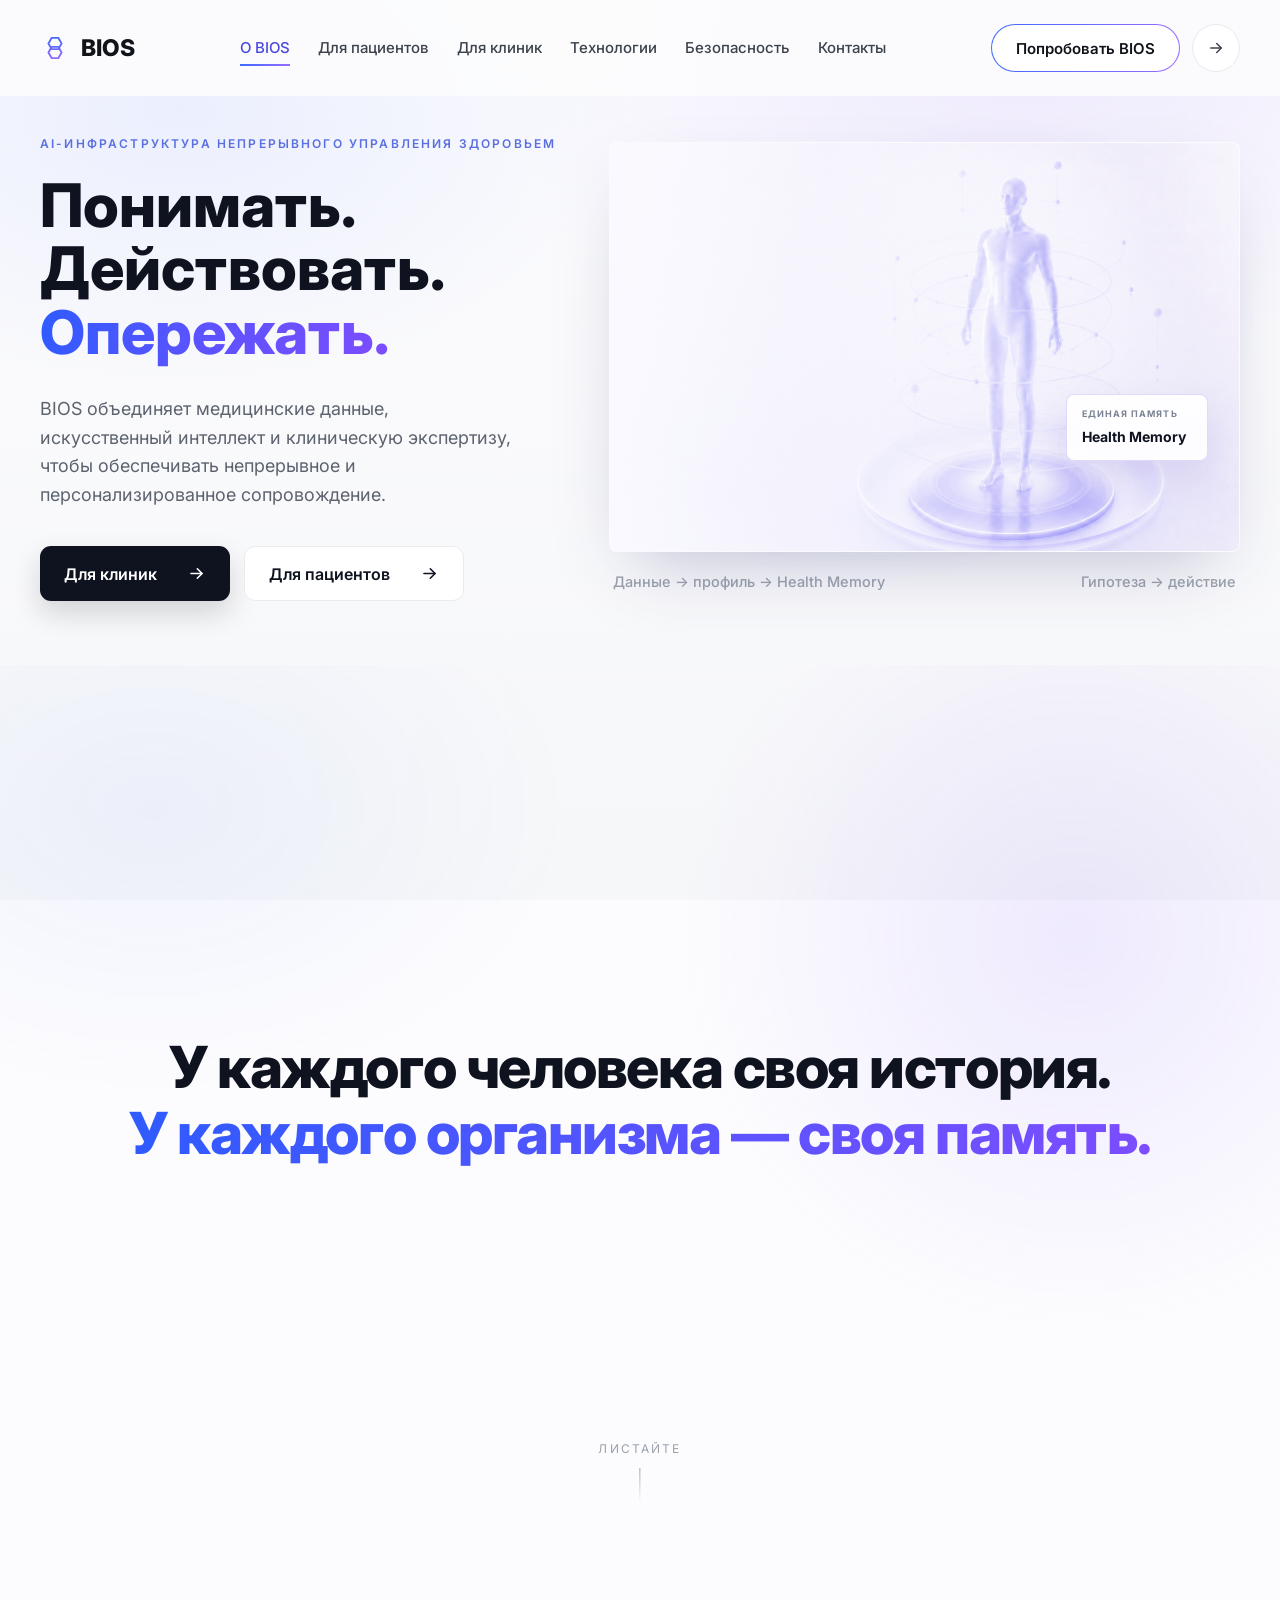
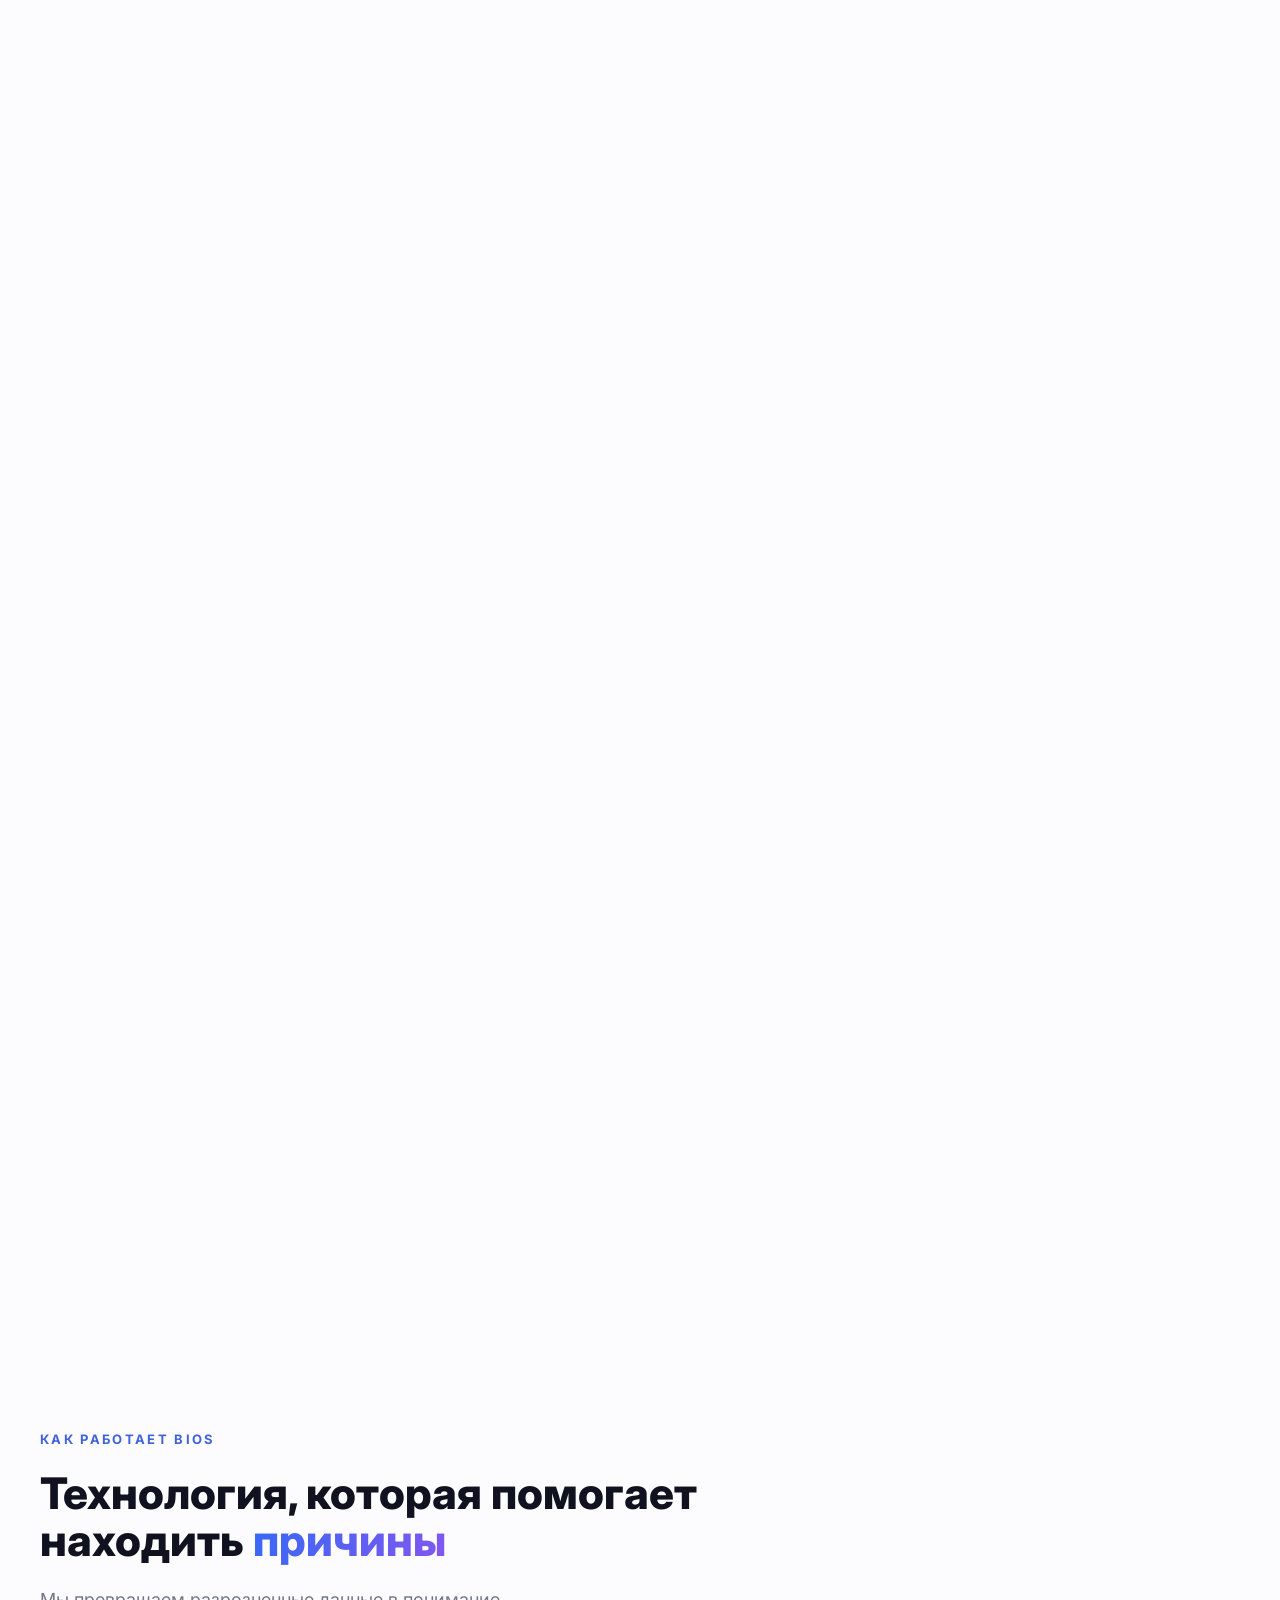
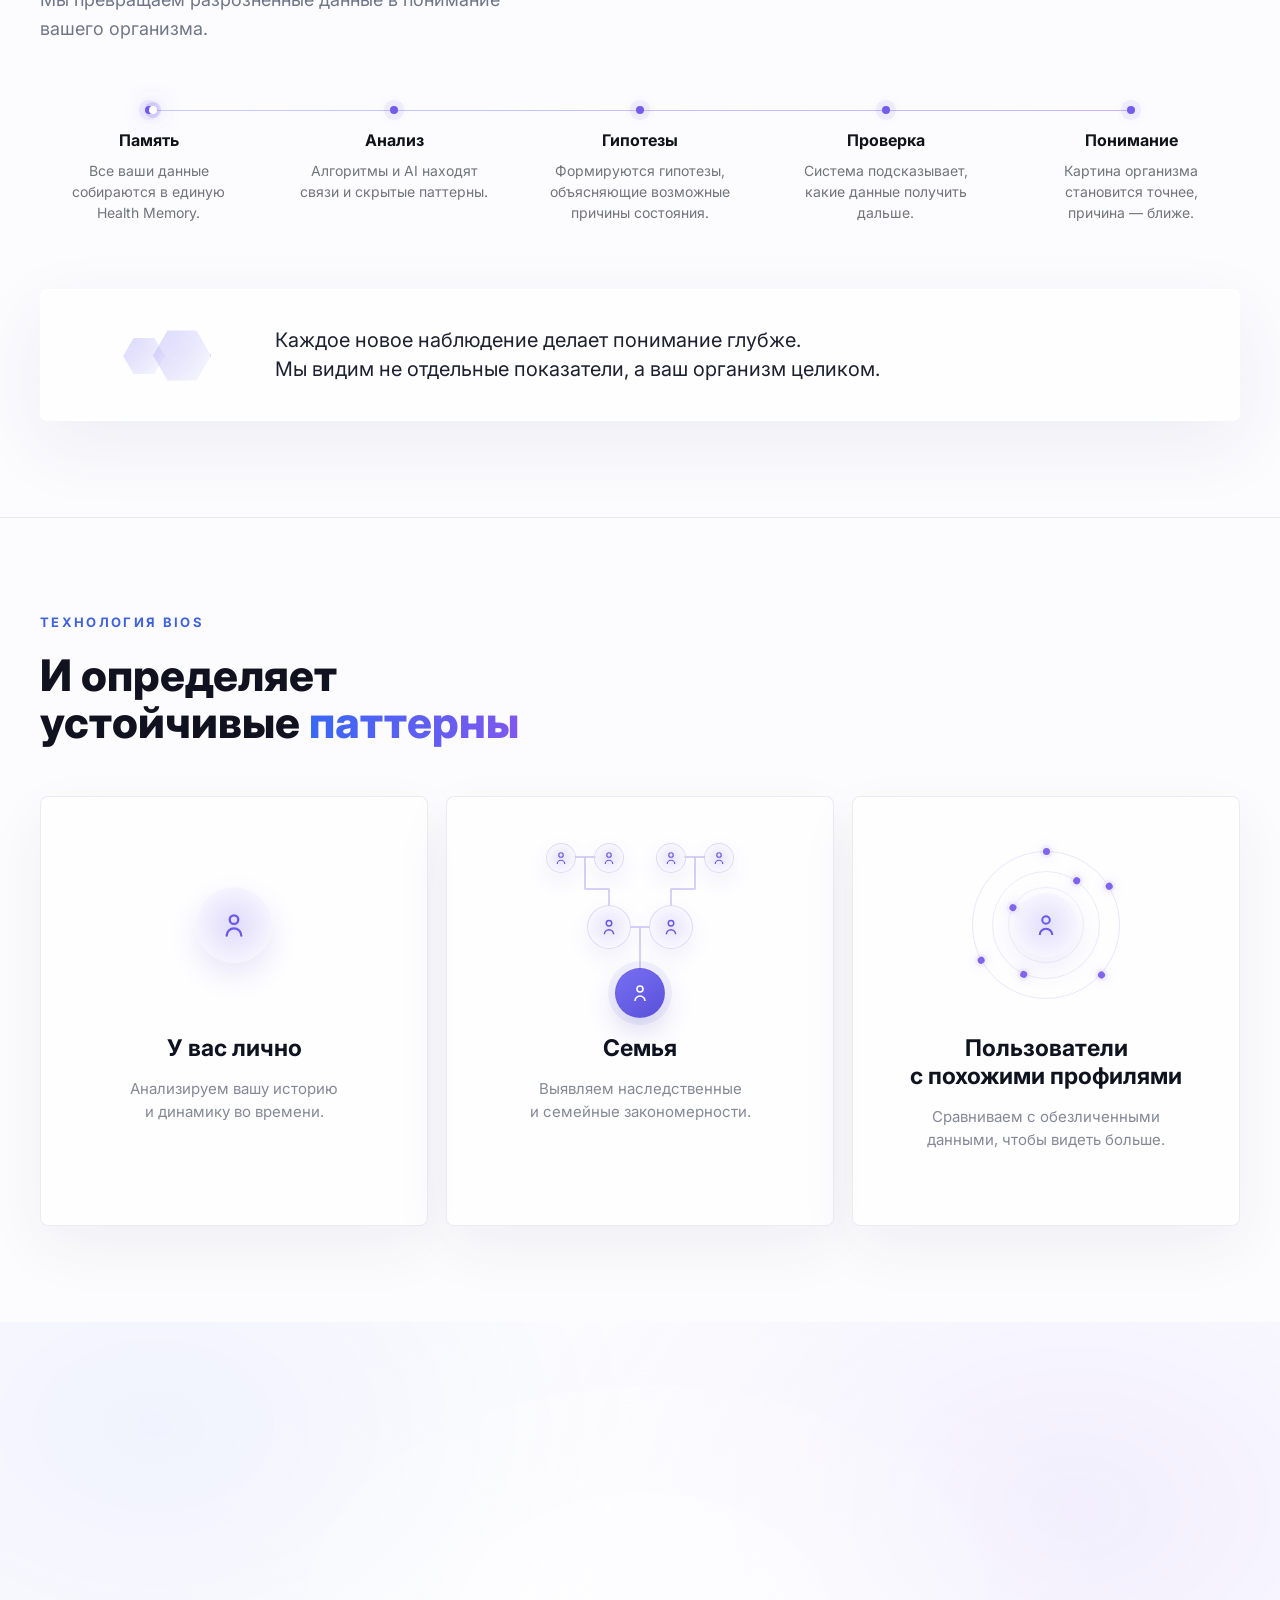
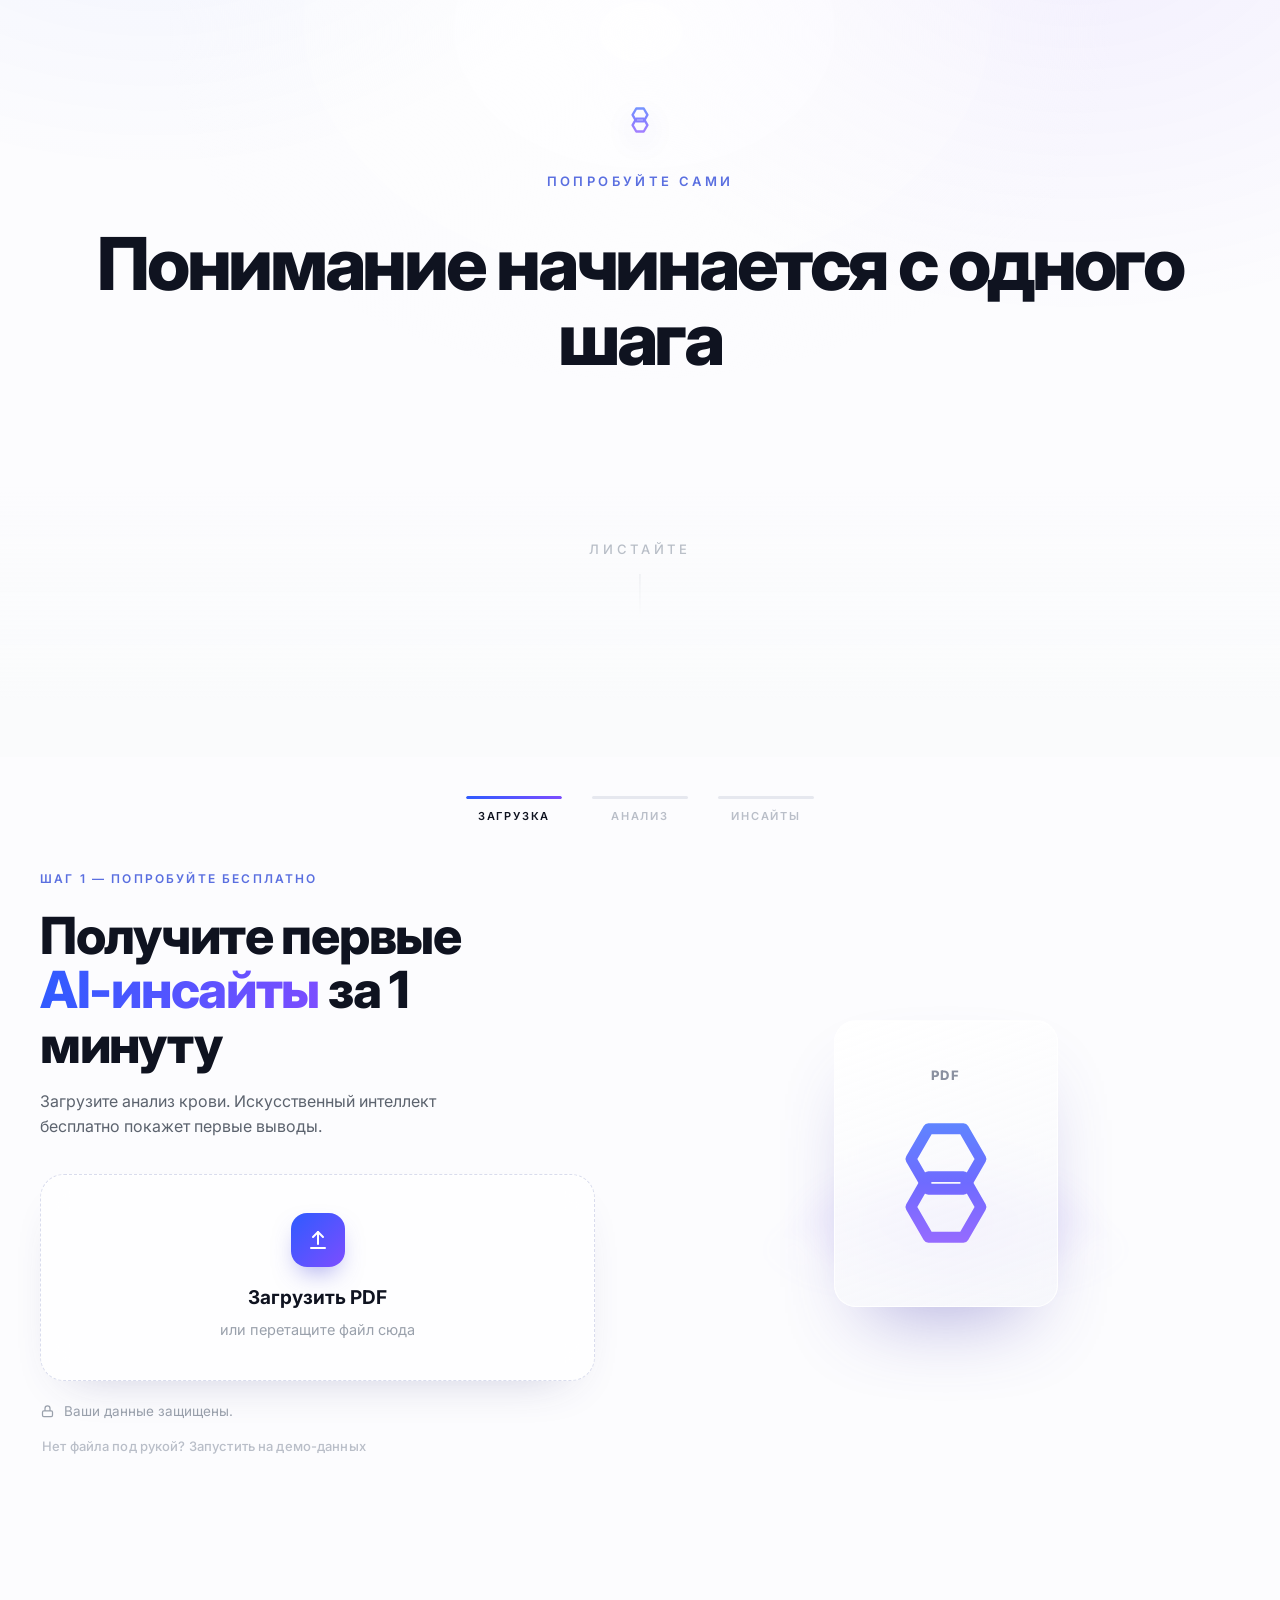
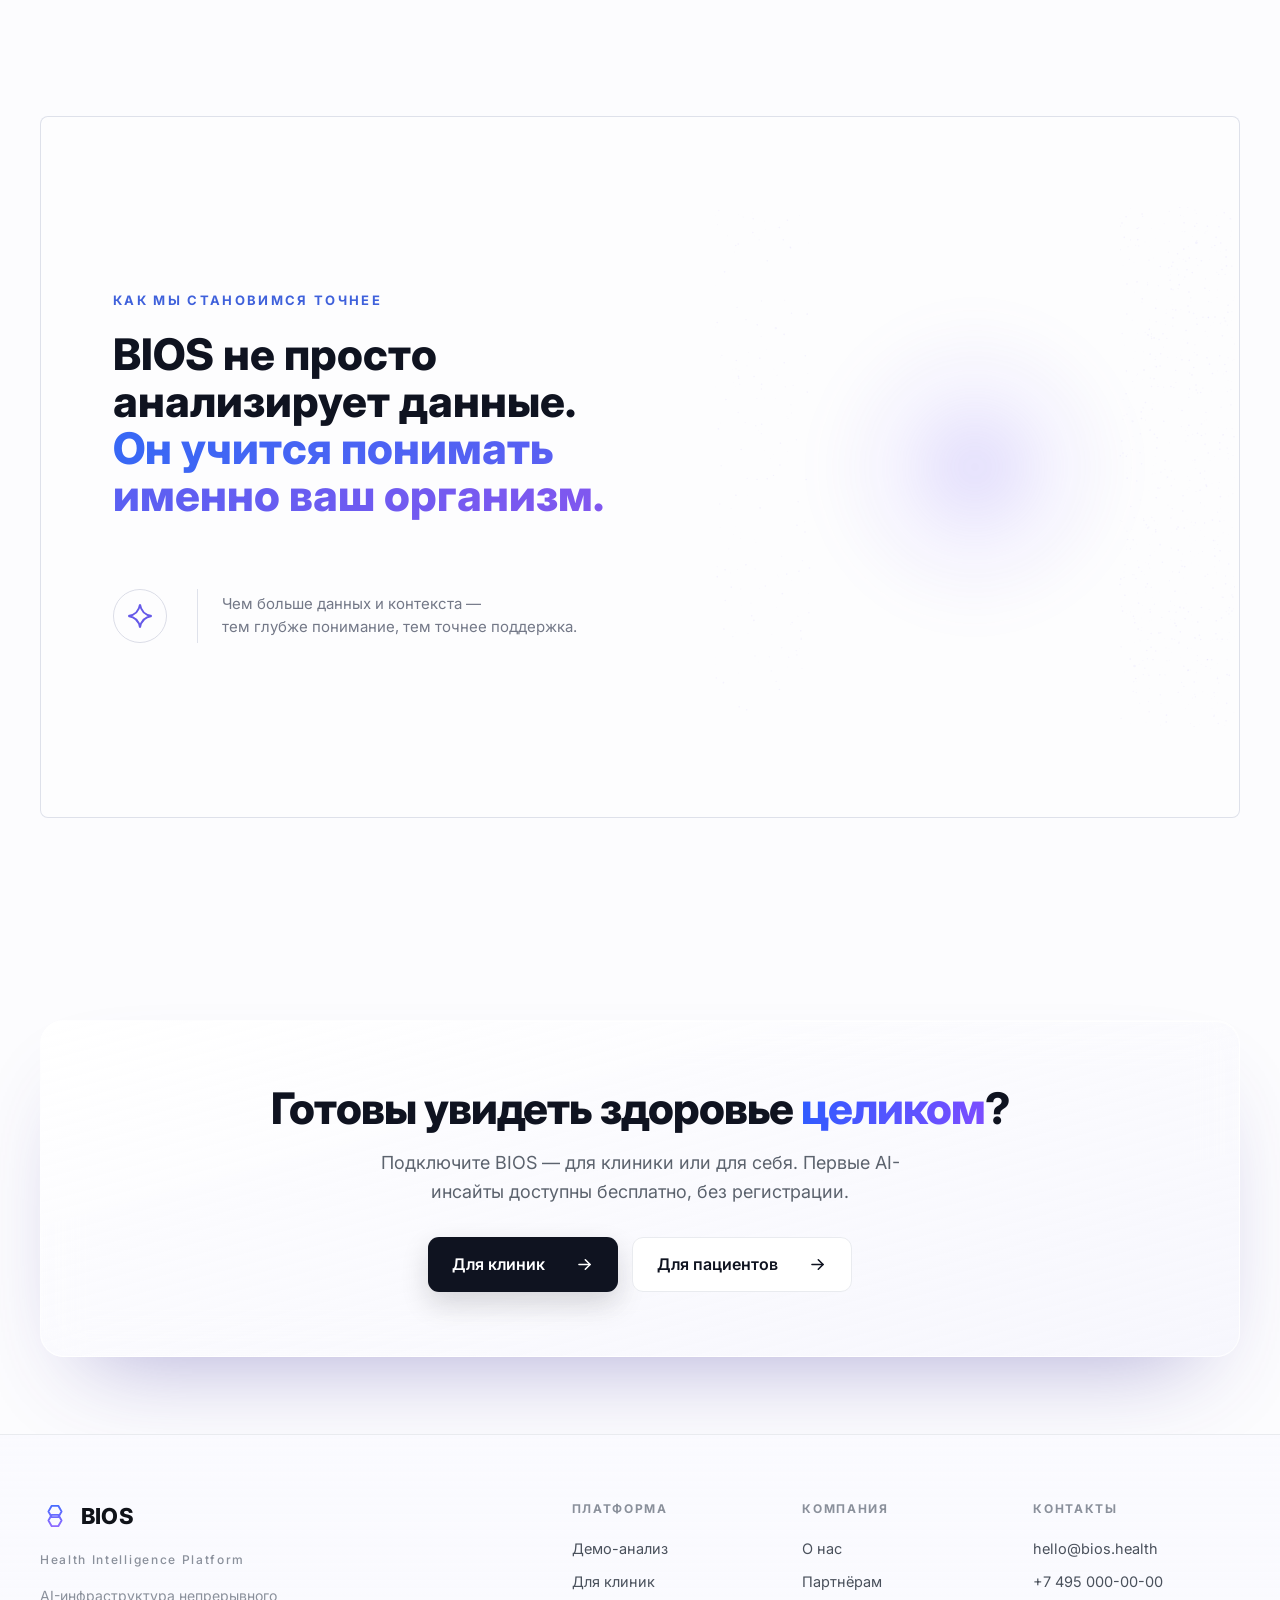
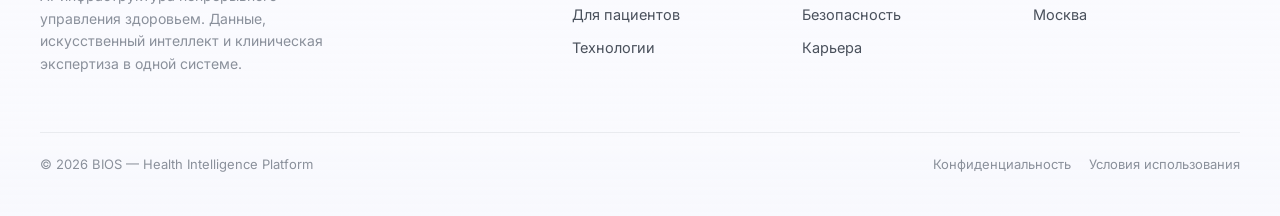
==== commit a753b42d: "Unify site typography and containers" ====
--- a/index.html
+++ b/index.html
@@ -1478,9 +1478,9 @@
     }
 
 </style>
-<link rel="stylesheet" href="assets/bios-shell.css">
+<link rel="stylesheet" href="assets/bios-shell.css?v=20260724-1">
 </head>
-<body>
+<body class="page-home">
 <div class="bg"></div>
 <div class="bg-boost"></div>
 
@@ -1822,7 +1822,7 @@
   var host=document.getElementById('healthMemoryEmbed');
   if(!host || host.shadowRoot) return;
   var root=host.attachShadow({mode:'open'});
-  root.innerHTML="<style>\n    :host {\n      --ink: #111525;\n      --muted: #6d7282;\n      --soft: #f8f9ff;\n      --violet: #7652ff;\n      --blue: #2f6bff;\n      --green: #31c276;\n      --line: #9d89ff;\n      --shadow: 0 22px 55px rgba(36, 45, 92, .12);\n      --card: rgba(255, 255, 255, .74);\n      --ease: cubic-bezier(.22,.61,.36,1);\n    }\n\n    * {\n      box-sizing: border-box;\n    }\n\n    :host {\n      display: block;\n      margin: clamp(220px, 20vw, 340px) 0 clamp(90px, 10vw, 150px);\n      min-height: 178svh;\n      font-family: Inter, ui-sans-serif, system-ui, -apple-system, BlinkMacSystemFont, \"Segoe UI\", sans-serif;\n      color: var(--ink);\n      background: transparent;\n    }\n\n    .health-memory {\n      --clear-t: 0;\n      --anna-t: 0;\n      --parents-t: 0;\n      position: sticky;\n      top: 0;\n      width: min(1440px, 100%);\n      min-height: 100svh;\n      margin: 0 auto;\n      padding: 58px 76px 54px;\n      overflow: hidden;\n      isolation: isolate;\n      background: transparent;\n      opacity: 0;\n      transform: translateY(42px) scale(.992);\n      filter: blur(8px);\n      transition: opacity 1.05s var(--ease), transform 1.05s var(--ease), filter 1.05s var(--ease);\n      will-change: opacity, transform, filter;\n    }\n\n    .health-memory.is-visible {\n      opacity: 1;\n      transform: translateY(0) scale(1);\n      filter: blur(0);\n    }\n\n    .health-memory::before {\n      content: \"\";\n      position: absolute;\n      inset: 0;\n      background-image:\n        linear-gradient(rgba(118, 82, 255, .055) 1px, transparent 1px),\n        linear-gradient(90deg, rgba(118, 82, 255, .04) 1px, transparent 1px);\n      background-size: 64px 64px;\n      mask-image: radial-gradient(circle at 48% 48%, black, transparent 68%);\n      opacity: 0;\n      z-index: -1;\n    }\n\n    .layout {\n      display: grid;\n      grid-template-columns: minmax(430px, 1fr) minmax(500px, 610px);\n      gap: clamp(44px, 6vw, 90px);\n      min-height: calc(100svh - 112px);\n      align-items: center;\n    }\n\n    .intro {\n      position: relative;\n    }\n\n    .intro > .eyebrow,\n    .intro > h1,\n    .intro > .lead,\n    .person-card,\n    .statement,\n    .memory-builder-card {\n      opacity: 0;\n      transform: translateY(26px);\n      transition: opacity .95s var(--ease), transform .95s var(--ease);\n    }\n\n    .health-memory.is-visible .intro > .eyebrow { transition-delay: .08s; }\n    .health-memory.is-visible .intro > h1 { transition-delay: .16s; }\n    .health-memory.is-visible .intro > .lead { transition-delay: .24s; }\n    .health-memory.is-visible .person-card { transition-delay: .34s; }\n    .health-memory.is-visible .statement { transition-delay: .44s; }\n    .health-memory.is-visible .memory-builder-card { transition-delay: .24s; }\n\n    .health-memory.is-visible .intro > .eyebrow,\n    .health-memory.is-visible .intro > h1,\n    .health-memory.is-visible .intro > .lead,\n    .health-memory.is-visible .person-card,\n    .health-memory.is-visible .statement,\n    .health-memory.is-visible .memory-builder-card {\n      opacity: 1;\n      transform: translateY(0);\n    }\n\n    .eyebrow {\n      margin: 0 0 24px;\n      color: #315aff;\n      font-size: 14px;\n      font-weight: 700;\n      letter-spacing: .34em;\n      text-transform: uppercase;\n    }\n\n    h1 {\n      max-width: 560px;\n      margin: 0;\n      font-size: clamp(34px, 4vw, 52px);\n      line-height: 1.06;\n      letter-spacing: -0.025em;\n      font-weight: 800;\n    }\n\n    .gradient-text {\n      display: block;\n      color: transparent;\n      background: linear-gradient(92deg, #2e6bff 0%, #8753ff 78%);\n      -webkit-background-clip: text;\n      background-clip: text;\n    }\n\n    .lead {\n      max-width: 430px;\n      margin: 28px 0 0;\n      color: var(--muted);\n      font-size: clamp(16px, 1.1vw, 18px);\n      line-height: 1.6;\n    }\n\n    .person-card {\n      position: relative;\n      z-index: 3;\n      display: grid;\n      grid-template-columns: minmax(170px, 236px) 1fr;\n      width: min(100%, 486px);\n      margin-top: 50px;\n      overflow: hidden;\n      border-radius: 22px;\n      background: linear-gradient(112deg, rgba(237, 240, 255, .88), rgba(255, 255, 255, .86));\n      box-shadow: var(--shadow);\n      backdrop-filter: blur(18px);\n      will-change: transform;\n    }\n\n    .portrait {\n      min-height: 224px;\n      background: #eef1ff url(\"assets/anna-patient-portrait.png\") center / cover no-repeat;\n    }\n\n    .person-info {\n      padding: 30px 30px 24px;\n    }\n\n    .person-info h2 {\n      margin: 0 0 4px;\n      font-size: 34px;\n      line-height: 1;\n      letter-spacing: 0;\n    }\n\n    .age {\n      margin: 0 0 22px;\n      color: #8a90a1;\n      font-size: 15px;\n    }\n\n    .facts {\n      display: grid;\n      gap: 12px;\n      color: #282d3c;\n      font-size: 13px;\n      line-height: 1.25;\n    }\n\n    .fact {\n      display: flex;\n      align-items: center;\n      gap: 10px;\n      min-width: 0;\n    }\n\n    .fact svg {\n      flex: 0 0 16px;\n      color: var(--violet);\n    }\n\n    .parent-cards {\n      position: absolute;\n      z-index: 2;\n      top: 32px;\n      left: 0;\n      display: grid;\n      grid-template-columns: repeat(2, minmax(430px, 486px));\n      gap: 28px;\n      width: min(1040px, calc(100vw - 152px));\n      opacity: var(--parents-t);\n      transform: translateY(calc((1 - var(--parents-t)) * -30px));\n      pointer-events: none;\n      will-change: opacity, transform;\n    }\n\n    .relative-card {\n      position: relative;\n      display: grid;\n      grid-template-columns: minmax(170px, 236px) 1fr;\n      width: min(100%, 486px);\n      overflow: hidden;\n      border-radius: 22px;\n      background: linear-gradient(112deg, rgba(237, 240, 255, .88), rgba(255, 255, 255, .86));\n      box-shadow: var(--shadow);\n      backdrop-filter: blur(18px);\n    }\n\n    .relative-portrait {\n      display: grid;\n      min-height: 224px;\n      place-items: center;\n      color: rgba(255,255,255,.94);\n      font-size: 56px;\n      font-weight: 830;\n      background:\n        radial-gradient(circle at 38% 24%, rgba(255,255,255,.42), transparent 36%),\n        linear-gradient(135deg, #9ca8ff, #7558ff);\n    }\n\n    .relative-card:nth-child(2) .relative-portrait {\n      background:\n        radial-gradient(circle at 36% 24%, rgba(255,255,255,.34), transparent 36%),\n        linear-gradient(135deg, #8d96bd, #4f5b86);\n    }\n\n    .health-memory.is-visible .intro > .eyebrow,\n    .health-memory.is-visible .intro > h1,\n    .health-memory.is-visible .intro > .lead {\n      opacity: calc(1 - var(--clear-t));\n      transform: translateY(calc(var(--clear-t) * -34px));\n    }\n\n    .health-memory.is-visible .statement {\n      opacity: calc(1 - var(--clear-t));\n      transform: translateY(calc(var(--clear-t) * 34px));\n    }\n\n    .health-memory.is-visible .memory-builder-card {\n      opacity: calc(1 - var(--clear-t));\n      transform: translateX(calc(var(--clear-t) * 54px)) translateY(calc(var(--clear-t) * 28px)) scale(calc(1 - var(--clear-t) * .035));\n    }\n\n    .health-memory.is-visible .person-card {\n      opacity: 1;\n      transform: translateX(calc(var(--anna-t) * 84px)) translateY(calc(var(--anna-t) * 230px)) scale(calc(1 - var(--anna-t) * .025));\n    }\n\n    .statement {\n      display: flex;\n      align-items: center;\n      gap: 28px;\n      width: min(100%, 606px);\n      margin-top: 74px;\n      padding: 27px 38px;\n      border-radius: 8px;\n      background: linear-gradient(100deg, rgba(255,255,255,.70), rgba(237,240,255,.86));\n      box-shadow: 0 18px 50px rgba(51, 58, 112, .09);\n    }\n\n    .statement-mark {\n      width: 48px;\n      height: 58px;\n      color: var(--violet);\n    }\n\n    .statement p {\n      margin: 0;\n      font-size: 20px;\n      line-height: 1.45;\n      font-weight: 760;\n    }\n\n    .statement span {\n      display: block;\n      color: transparent;\n      background: linear-gradient(91deg, #2d6cff, #8753ff);\n      -webkit-background-clip: text;\n      background-clip: text;\n    }\n\n    .memory-stage {\n      display: grid;\n      min-height: 720px;\n      place-items: center;\n    }\n\n    .memory-builder-card {\n      position: relative;\n      width: min(100%, 360px);\n      min-height: 568px;\n      padding: 24px 24px 22px;\n      overflow: hidden;\n      border: 1px solid rgba(226, 231, 245, .9);\n      border-radius: 16px;\n      background:\n        linear-gradient(180deg, rgba(255,255,255,.96), rgba(255,255,255,.88)),\n        radial-gradient(circle at 72% 14%, rgba(138, 92, 255, .08), transparent 34%);\n      box-shadow: 0 24px 64px rgba(31, 38, 78, .11), inset 0 1px 0 rgba(255,255,255,.92);\n      backdrop-filter: blur(20px);\n      transition: min-height .7s cubic-bezier(.2, .8, .2, 1), box-shadow .7s ease, transform .7s ease;\n    }\n\n    .memory-builder-card::after {\n      content: \"\";\n      position: absolute;\n      inset: auto auto 18px 30px;\n      width: 132px;\n      height: 132px;\n      border-radius: 999px;\n      background: radial-gradient(circle, rgba(91, 109, 255, .14), transparent 68%);\n      opacity: 0;\n      transform: scale(.72);\n      pointer-events: none;\n    }\n\n    .memory-builder-card.is-complete {\n      box-shadow: 0 26px 72px rgba(91, 109, 255, .14), inset 0 1px 0 rgba(255,255,255,.92);\n      transform: translateY(-1px);\n    }\n\n    .memory-builder-card.is-complete::after {\n      animation: softMemoryGlow 1.1s ease-out both;\n    }\n\n    .memory-top {\n      display: grid;\n      grid-template-columns: 1fr 108px;\n      gap: 18px;\n      align-items: start;\n    }\n\n    .memory-title {\n      display: flex;\n      align-items: center;\n      gap: 7px;\n      margin: 0;\n      font-size: 18px;\n      line-height: 1.2;\n      letter-spacing: 0;\n      font-weight: 780;\n    }\n\n    .info-dot {\n      display: grid;\n      width: 17px;\n      height: 17px;\n      place-items: center;\n      border: 1px solid #c8d0e3;\n      border-radius: 50%;\n      color: #9aa3b7;\n      font-size: 11px;\n      font-weight: 760;\n    }\n\n    .percent-wrap {\n      margin-top: 20px;\n      opacity: 1;\n      transform: translateY(0);\n      transition: opacity .48s ease, transform .48s ease;\n    }\n\n    .memory-percent {\n      color: transparent;\n      background: linear-gradient(135deg, #5B6DFF, #8A5CFF);\n      -webkit-background-clip: text;\n      background-clip: text;\n      font-size: 45px;\n      line-height: .95;\n      font-weight: 840;\n      letter-spacing: 0;\n    }\n\n    .percent-label {\n      margin-top: 7px;\n      color: #5b6274;\n      font-size: 13px;\n      line-height: 1.25;\n      font-weight: 560;\n    }\n\n    .progress-orb {\n      position: relative;\n      width: 108px;\n      height: 108px;\n      margin-top: 6px;\n      animation: memoryBreathe 5.2s ease-in-out infinite;\n    }\n\n    @keyframes memoryBreathe {\n      0%, 100% { transform: scale(1); filter: drop-shadow(0 0 0 rgba(118,82,255,0)); }\n      50% { transform: scale(1.025); filter: drop-shadow(0 16px 30px rgba(118,82,255,.16)); }\n    }\n\n    .progress-orb svg {\n      width: 100%;\n      height: 100%;\n      overflow: visible;\n      transform: rotate(-90deg);\n    }\n\n    .progress-track {\n      fill: none;\n      stroke: #f0eff8;\n      stroke-width: 10;\n    }\n\n    .progress-fill {\n      fill: none;\n      stroke: url(#memoryGradient);\n      stroke-width: 10;\n      stroke-linecap: round;\n      stroke-dasharray: 314;\n      stroke-dashoffset: 314;\n      filter: drop-shadow(0 7px 12px rgba(91, 109, 255, .20));\n      transition: stroke-dashoffset .32s var(--ease);\n    }\n\n    .memory-copy {\n      margin: 20px 0 17px;\n      color: #82899b;\n      font-size: 12px;\n      line-height: 1.55;\n      transition: opacity .45s ease, transform .45s ease;\n    }\n\n    .divider {\n      height: 1px;\n      margin-bottom: 14px;\n      background: linear-gradient(90deg, transparent, #e8ecf5 9%, #e8ecf5 91%, transparent);\n    }\n\n    .sources-label {\n      margin: 0 0 12px;\n      color: #3a4050;\n      font-size: 12px;\n      font-weight: 620;\n      transition: opacity .45s ease, transform .45s ease;\n    }\n\n    .source-list {\n      display: grid;\n      gap: 11px;\n      transition: opacity .45s ease, transform .45s ease;\n    }\n\n    .source-row {\n      position: relative;\n      display: grid;\n      grid-template-columns: 20px 1fr 20px;\n      gap: 11px;\n      align-items: center;\n      min-height: 20px;\n      color: #b2b9c9;\n      font-size: 12px;\n      line-height: 1.25;\n      font-weight: 590;\n      transition: color .42s ease, transform .42s cubic-bezier(.2, .8, .2, 1);\n    }\n\n    .source-row::before {\n      content: \"\";\n      position: absolute;\n      left: -5px;\n      width: 29px;\n      height: 29px;\n      border-radius: 50%;\n      background: rgba(122, 93, 255, .12);\n      opacity: 0;\n      transform: scale(.62);\n    }\n\n    .source-row.is-connecting::before {\n      animation: sourcePulse .58s ease-out both;\n    }\n\n    .source-row.is-active {\n      color: #151a2a;\n      transform: translateX(1px);\n    }\n\n    .source-icon {\n      width: 20px;\n      height: 20px;\n      color: #b8bfce;\n      transition: color .42s ease, filter .42s ease;\n    }\n\n    .source-row.is-active .source-icon,\n    .source-row.is-connecting .source-icon {\n      color: #765cff;\n      filter: drop-shadow(0 5px 10px rgba(122, 93, 255, .18));\n    }\n\n    .source-check {\n      display: grid;\n      width: 17px;\n      height: 17px;\n      place-items: center;\n      border: 1.5px solid #cbd2df;\n      border-radius: 50%;\n      color: transparent;\n      background: rgba(255,255,255,.72);\n      transform: scale(.86);\n      transition: border-color .32s ease, background .32s ease, color .32s ease, transform .46s cubic-bezier(.17, .84, .32, 1.28);\n    }\n\n    .source-row.is-active .source-check {\n      border-color: transparent;\n      color: #fff;\n      background: linear-gradient(135deg, #5B6DFF, #8A5CFF);\n      transform: scale(1);\n    }\n\n    .memory-note {\n      display: grid;\n      grid-template-columns: 30px 1fr;\n      gap: 15px;\n      align-items: center;\n      margin-top: 22px;\n      padding: 15px 18px;\n      border-radius: 8px;\n      color: #62697c;\n      background: linear-gradient(135deg, rgba(91,109,255,.08), rgba(138,92,255,.11));\n      transition: opacity .45s ease, transform .45s ease;\n    }\n\n    .memory-note svg {\n      color: #8A5CFF;\n    }\n\n    .memory-note p {\n      margin: 0;\n      font-size: 12px;\n      line-height: 1.45;\n      font-weight: 560;\n    }\n\n    svg {\n      display: block;\n    }\n\n    @keyframes sourcePulse {\n      0% { opacity: 0; transform: scale(.56); }\n      42% { opacity: 1; transform: scale(1); }\n      100% { opacity: 0; transform: scale(1.42); }\n    }\n\n    @keyframes softMemoryGlow {\n      0% { opacity: 0; transform: scale(.72); }\n      38% { opacity: 1; transform: scale(1); }\n      100% { opacity: 0; transform: scale(1.55); }\n    }\n\n    @media (prefers-reduced-motion: reduce) {\n      *,\n      *::before,\n      *::after {\n        animation-duration: .01ms !important;\n        animation-iteration-count: 1 !important;\n        scroll-behavior: auto !important;\n      }\n    }\n\n    @media (max-width: 1100px) {\n      .health-memory {\n        padding: 44px 28px 64px;\n      }\n\n      .layout {\n        grid-template-columns: 1fr;\n        gap: 54px;\n      }\n\n      .memory-stage {\n        min-height: 720px;\n      }\n    }\n\n    @media (max-width: 700px) {\n      .health-memory {\n        min-height: auto;\n        padding: 34px 18px 70px;\n      }\n\n      .parent-cards {\n        position: absolute;\n        top: 20px;\n        left: 18px;\n        right: 18px;\n        grid-template-columns: 1fr;\n        width: auto;\n        gap: 18px;\n      }\n\n      .person-card,\n      .relative-card {\n        grid-template-columns: 1fr;\n        margin-top: 44px;\n      }\n\n      .relative-card {\n        width: min(100%, 390px);\n      }\n\n      .health-memory.is-visible .person-card {\n        transform: translateY(calc(var(--anna-t) * 300px));\n      }\n\n      .portrait {\n        min-height: 320px;\n      }\n\n      .person-info {\n        padding: 28px;\n      }\n\n      .statement {\n        gap: 18px;\n        padding: 22px;\n      }\n\n      .memory-stage {\n        min-height: auto;\n      }\n\n      .memory-builder-card {\n        min-height: 548px;\n        padding: 22px 18px 20px;\n      }\n\n      .memory-top {\n        grid-template-columns: 1fr 96px;\n        gap: 12px;\n      }\n\n      .progress-orb {\n        width: 96px;\n        height: 96px;\n      }\n\n      .memory-percent {\n        font-size: 40px;\n      }\n\n      .source-row {\n        grid-template-columns: 20px 1fr 20px;\n        gap: 9px;\n        font-size: 12px;\n      }\n    }\n  </style>\n<section class=\"health-memory\" id=\"healthMemoryBlock\" aria-label=\"Health Memory\">\n    <div class=\"layout\">\n      <div class=\"intro\">\n        <p class=\"eyebrow\">Health Memory</p>\n        <h1>Один пациент.<span class=\"gradient-text\">Одна история.</span></h1>\n        <p class=\"lead\">Мы сохраняем каждый важный момент и видим картину целиком.</p>\n\n        <div class=\"parent-cards\" aria-hidden=\"true\">\n          <article class=\"relative-card\">\n            <div class=\"relative-portrait\">Е</div>\n            <div class=\"person-info\">\n              <h2>Елена</h2>\n              <p class=\"age\">58 лет</p>\n              <div class=\"facts\">\n                <div class=\"fact\">\n                  <svg width=\"16\" height=\"16\" viewBox=\"0 0 24 24\" aria-hidden=\"true\"><path d=\"M12 3a5 5 0 0 0 0 10 5 5 0 0 0 0-10Zm0 10v8m-4-4h8\" fill=\"none\" stroke=\"currentColor\" stroke-width=\"2\" stroke-linecap=\"round\"/></svg>\n                  <span>Мама Анны</span>\n                </div>\n                <div class=\"fact\">\n                  <svg width=\"16\" height=\"16\" viewBox=\"0 0 24 24\" aria-hidden=\"true\"><path d=\"M12 21s7-5.2 7-11a7 7 0 0 0-14 0c0 5.8 7 11 7 11Z\" fill=\"none\" stroke=\"currentColor\" stroke-width=\"2\"/><circle cx=\"12\" cy=\"10\" r=\"2.2\" fill=\"none\" stroke=\"currentColor\" stroke-width=\"2\"/></svg>\n                  <span>Москва, Россия</span>\n                </div>\n                <div class=\"fact\">\n                  <svg width=\"16\" height=\"16\" viewBox=\"0 0 24 24\" aria-hidden=\"true\"><path d=\"M12 3s5 6 5 10a5 5 0 0 1-10 0c0-4 5-10 5-10Z\" fill=\"none\" stroke=\"currentColor\" stroke-width=\"2\"/></svg>\n                  <span>Группа крови O (I) Rh+</span>\n                </div>\n                <div class=\"fact\">\n                  <svg width=\"16\" height=\"16\" viewBox=\"0 0 24 24\" aria-hidden=\"true\"><path d=\"M7 3c5 4 5 14 10 18M17 3C12 7 12 17 7 21M8.5 7h7M8.5 17h7M10 12h4\" fill=\"none\" stroke=\"currentColor\" stroke-width=\"2\" stroke-linecap=\"round\"/></svg>\n                  <span>Семейная история</span>\n                </div>\n              </div>\n            </div>\n          </article>\n          <article class=\"relative-card\">\n            <div class=\"relative-portrait\">М</div>\n            <div class=\"person-info\">\n              <h2>Михаил</h2>\n              <p class=\"age\">61 год</p>\n              <div class=\"facts\">\n                <div class=\"fact\">\n                  <svg width=\"16\" height=\"16\" viewBox=\"0 0 24 24\" aria-hidden=\"true\"><path d=\"M12 4v16M8 8h8M8 16h8\" fill=\"none\" stroke=\"currentColor\" stroke-width=\"2\" stroke-linecap=\"round\"/></svg>\n                  <span>Папа Анны</span>\n                </div>\n                <div class=\"fact\">\n                  <svg width=\"16\" height=\"16\" viewBox=\"0 0 24 24\" aria-hidden=\"true\"><path d=\"M12 21s7-5.2 7-11a7 7 0 0 0-14 0c0 5.8 7 11 7 11Z\" fill=\"none\" stroke=\"currentColor\" stroke-width=\"2\"/><circle cx=\"12\" cy=\"10\" r=\"2.2\" fill=\"none\" stroke=\"currentColor\" stroke-width=\"2\"/></svg>\n                  <span>Москва, Россия</span>\n                </div>\n                <div class=\"fact\">\n                  <svg width=\"16\" height=\"16\" viewBox=\"0 0 24 24\" aria-hidden=\"true\"><path d=\"M12 3s5 6 5 10a5 5 0 0 1-10 0c0-4 5-10 5-10Z\" fill=\"none\" stroke=\"currentColor\" stroke-width=\"2\"/></svg>\n                  <span>Группа крови A (II) Rh+</span>\n                </div>\n                <div class=\"fact\">\n                  <svg width=\"16\" height=\"16\" viewBox=\"0 0 24 24\" aria-hidden=\"true\"><path d=\"M7 3c5 4 5 14 10 18M17 3C12 7 12 17 7 21M8.5 7h7M8.5 17h7M10 12h4\" fill=\"none\" stroke=\"currentColor\" stroke-width=\"2\" stroke-linecap=\"round\"/></svg>\n                  <span>Наследственные факторы</span>\n                </div>\n              </div>\n            </div>\n          </article>\n        </div>\n\n        <article class=\"person-card\">\n          <div class=\"portrait\" aria-label=\"Анна\"></div>\n          <div class=\"person-info\">\n            <h2>Анна</h2>\n            <p class=\"age\">34 года</p>\n            <div class=\"facts\">\n              <div class=\"fact\">\n                <svg width=\"16\" height=\"16\" viewBox=\"0 0 24 24\" aria-hidden=\"true\"><path d=\"M12 3a5 5 0 0 0 0 10 5 5 0 0 0 0-10Zm0 10v8m-4-4h8\" fill=\"none\" stroke=\"currentColor\" stroke-width=\"2\" stroke-linecap=\"round\"/></svg>\n                <span>Женщина</span>\n              </div>\n              <div class=\"fact\">\n                <svg width=\"16\" height=\"16\" viewBox=\"0 0 24 24\" aria-hidden=\"true\"><path d=\"M12 21s7-5.2 7-11a7 7 0 0 0-14 0c0 5.8 7 11 7 11Z\" fill=\"none\" stroke=\"currentColor\" stroke-width=\"2\"/><circle cx=\"12\" cy=\"10\" r=\"2.2\" fill=\"none\" stroke=\"currentColor\" stroke-width=\"2\"/></svg>\n                <span>Москва, Россия</span>\n              </div>\n              <div class=\"fact\">\n                <svg width=\"16\" height=\"16\" viewBox=\"0 0 24 24\" aria-hidden=\"true\"><path d=\"M12 3s5 6 5 10a5 5 0 0 1-10 0c0-4 5-10 5-10Z\" fill=\"none\" stroke=\"currentColor\" stroke-width=\"2\"/></svg>\n                <span>Группа крови O (I) Rh+</span>\n              </div>\n              <div class=\"fact\">\n                <svg width=\"16\" height=\"16\" viewBox=\"0 0 24 24\" aria-hidden=\"true\"><path d=\"M3 8h18v8H3zM6 8v4m3-4v3m3-3v4m3-4v3m3-3v4\" fill=\"none\" stroke=\"currentColor\" stroke-width=\"2\" stroke-linecap=\"round\"/></svg>\n                <span>Рост 170 см • Вес 60 кг</span>\n              </div>\n            </div>\n          </div>\n        </article>\n\n        <div class=\"statement\">\n          <svg class=\"statement-mark\" viewBox=\"0 0 48 58\" aria-hidden=\"true\">\n            <path d=\"M16 5h16l10 14-10 14H16L6 19 16 5Zm0 28h16l10 14-10 6H16L6 47l10-14Z\" fill=\"none\" stroke=\"currentColor\" stroke-width=\"5\" stroke-linejoin=\"round\"/>\n          </svg>\n          <p>Один анализ показывает момент.<span>BIOS понимает историю организма.</span></p>\n        </div>\n      </div>\n\n      <div class=\"memory-stage\">\n        <article class=\"memory-builder-card\" id=\"memoryBuilderCard\">\n          <div class=\"memory-top\">\n            <div>\n              <h2 class=\"memory-title\">Health Memory <span class=\"info-dot\">i</span></h2>\n              <div class=\"percent-wrap\">\n                <div class=\"memory-percent\"><span id=\"memoryPercent\">0</span>%</div>\n                <div class=\"percent-label\">заполнено</div>\n              </div>\n            </div>\n\n            <div class=\"progress-orb\" aria-hidden=\"true\">\n              <svg viewBox=\"0 0 120 120\">\n                <defs>\n                  <linearGradient id=\"memoryGradient\" x1=\"22\" y1=\"22\" x2=\"98\" y2=\"98\" gradientUnits=\"userSpaceOnUse\">\n                    <stop stop-color=\"#5B6DFF\"/>\n                    <stop offset=\"1\" stop-color=\"#8A5CFF\"/>\n                  </linearGradient>\n                </defs>\n                <circle class=\"progress-track\" cx=\"60\" cy=\"60\" r=\"50\"/>\n                <circle class=\"progress-fill\" id=\"memoryProgress\" cx=\"60\" cy=\"60\" r=\"50\"/>\n              </svg>\n            </div>\n          </div>\n\n          <p class=\"memory-copy\">Память организма постоянно растет по мере накопления новых данных.</p>\n          <div class=\"divider\"></div>\n          <p class=\"sources-label\">Источники данных</p>\n\n          <div class=\"source-list\">\n            <div class=\"source-row\" data-target=\"14\">\n              <svg class=\"source-icon\" width=\"22\" height=\"22\" viewBox=\"0 0 24 24\" aria-hidden=\"true\"><path d=\"M10 2h4m-3 0v8l-3 7a3 3 0 0 0 2.8 4h2.4A3 3 0 0 0 16 17l-3-7V2\" fill=\"none\" stroke=\"currentColor\" stroke-width=\"1.8\" stroke-linecap=\"round\"/></svg>\n              <span>Анализы крови</span>\n              <span class=\"source-check\"><svg width=\"13\" height=\"13\" viewBox=\"0 0 24 24\" aria-hidden=\"true\"><path d=\"m6 12 4 4 8-9\" fill=\"none\" stroke=\"currentColor\" stroke-width=\"3\" stroke-linecap=\"round\" stroke-linejoin=\"round\"/></svg></span>\n            </div>\n            <div class=\"source-row\" data-target=\"28\">\n              <svg class=\"source-icon\" width=\"22\" height=\"22\" viewBox=\"0 0 24 24\" aria-hidden=\"true\"><path d=\"M12 20s-7-4.5-7-10a4.2 4.2 0 0 1 7-3.1A4.2 4.2 0 0 1 19 10c0 5.5-7 10-7 10Z\" fill=\"none\" stroke=\"currentColor\" stroke-width=\"1.8\" stroke-linejoin=\"round\"/></svg>\n              <span>История симптомов</span>\n              <span class=\"source-check\"><svg width=\"13\" height=\"13\" viewBox=\"0 0 24 24\" aria-hidden=\"true\"><path d=\"m6 12 4 4 8-9\" fill=\"none\" stroke=\"currentColor\" stroke-width=\"3\" stroke-linecap=\"round\" stroke-linejoin=\"round\"/></svg></span>\n            </div>\n            <div class=\"source-row\" data-target=\"42\">\n              <svg class=\"source-icon\" width=\"22\" height=\"22\" viewBox=\"0 0 24 24\" aria-hidden=\"true\"><path d=\"M20 15.6A8.2 8.2 0 0 1 8.4 4 8.2 8.2 0 1 0 20 15.6Z\" fill=\"none\" stroke=\"currentColor\" stroke-width=\"1.8\" stroke-linejoin=\"round\"/></svg>\n              <span>Сон</span>\n              <span class=\"source-check\"><svg width=\"13\" height=\"13\" viewBox=\"0 0 24 24\" aria-hidden=\"true\"><path d=\"m6 12 4 4 8-9\" fill=\"none\" stroke=\"currentColor\" stroke-width=\"3\" stroke-linecap=\"round\" stroke-linejoin=\"round\"/></svg></span>\n            </div>\n            <div class=\"source-row\" data-target=\"56\">\n              <svg class=\"source-icon\" width=\"22\" height=\"22\" viewBox=\"0 0 24 24\" aria-hidden=\"true\"><path d=\"M13 3 8 12h4l-1 9 5-10h-4l1-8ZM5 9l-2 2 2 2m14-4 2 2-2 2\" fill=\"none\" stroke=\"currentColor\" stroke-width=\"1.8\" stroke-linecap=\"round\" stroke-linejoin=\"round\"/></svg>\n              <span>Активность</span>\n              <span class=\"source-check\"><svg width=\"13\" height=\"13\" viewBox=\"0 0 24 24\" aria-hidden=\"true\"><path d=\"m6 12 4 4 8-9\" fill=\"none\" stroke=\"currentColor\" stroke-width=\"3\" stroke-linecap=\"round\" stroke-linejoin=\"round\"/></svg></span>\n            </div>\n            <div class=\"source-row\" data-target=\"68\">\n              <svg class=\"source-icon\" width=\"22\" height=\"22\" viewBox=\"0 0 24 24\" aria-hidden=\"true\"><path d=\"M7 3c5 4 5 14 10 18M17 3C12 7 12 17 7 21M8.5 7h7M8.5 17h7M10 12h4\" fill=\"none\" stroke=\"currentColor\" stroke-width=\"1.8\" stroke-linecap=\"round\"/></svg>\n              <span>Генетика</span>\n              <span class=\"source-check\"><svg width=\"13\" height=\"13\" viewBox=\"0 0 24 24\" aria-hidden=\"true\"><path d=\"m6 12 4 4 8-9\" fill=\"none\" stroke=\"currentColor\" stroke-width=\"3\" stroke-linecap=\"round\" stroke-linejoin=\"round\"/></svg></span>\n            </div>\n            <div class=\"source-row\" data-target=\"82\">\n              <svg class=\"source-icon\" width=\"22\" height=\"22\" viewBox=\"0 0 24 24\" aria-hidden=\"true\"><path d=\"M12 7a3 3 0 1 0 0-6 3 3 0 0 0 0 6Zm-5 8a3 3 0 1 0 0-6 3 3 0 0 0 0 6Zm10 0a3 3 0 1 0 0-6 3 3 0 0 0 0 6Zm-5 8a3 3 0 1 0 0-6 3 3 0 0 0 0 6ZM10 6 8.4 9.3m5.2-3.3L15.2 9.3M9.5 14l1.4 3m3.6-3-1.4 3\" fill=\"none\" stroke=\"currentColor\" stroke-width=\"1.8\" stroke-linecap=\"round\"/></svg>\n              <span>Микробиом</span>\n              <span class=\"source-check\"><svg width=\"13\" height=\"13\" viewBox=\"0 0 24 24\" aria-hidden=\"true\"><path d=\"m6 12 4 4 8-9\" fill=\"none\" stroke=\"currentColor\" stroke-width=\"3\" stroke-linecap=\"round\" stroke-linejoin=\"round\"/></svg></span>\n            </div>\n            <div class=\"source-row\" data-target=\"91\">\n              <svg class=\"source-icon\" width=\"22\" height=\"22\" viewBox=\"0 0 24 24\" aria-hidden=\"true\"><path d=\"M12 12a4 4 0 1 0 0-8 4 4 0 0 0 0 8Zm-7 9a7 7 0 0 1 14 0M8 17h8\" fill=\"none\" stroke=\"currentColor\" stroke-width=\"1.8\" stroke-linecap=\"round\"/></svg>\n              <span>DEXA</span>\n              <span class=\"source-check\"><svg width=\"13\" height=\"13\" viewBox=\"0 0 24 24\" aria-hidden=\"true\"><path d=\"m6 12 4 4 8-9\" fill=\"none\" stroke=\"currentColor\" stroke-width=\"3\" stroke-linecap=\"round\" stroke-linejoin=\"round\"/></svg></span>\n            </div>\n            <div class=\"source-row\" data-target=\"100\">\n              <svg class=\"source-icon\" width=\"22\" height=\"22\" viewBox=\"0 0 24 24\" aria-hidden=\"true\"><path d=\"M7 7h10v10H7zM9 3v4m6-4v4M9 17v4m6-4v4M3 9h4m10 0h4M3 15h4m10 0h4M10 12h4\" fill=\"none\" stroke=\"currentColor\" stroke-width=\"1.8\" stroke-linecap=\"round\" stroke-linejoin=\"round\"/></svg>\n              <span>Непрерывный глюкозный мониторинг</span>\n              <span class=\"source-check\"><svg width=\"13\" height=\"13\" viewBox=\"0 0 24 24\" aria-hidden=\"true\"><path d=\"m6 12 4 4 8-9\" fill=\"none\" stroke=\"currentColor\" stroke-width=\"3\" stroke-linecap=\"round\" stroke-linejoin=\"round\"/></svg></span>\n            </div>\n          </div>\n\n          <div class=\"memory-note\">\n            <svg width=\"28\" height=\"28\" viewBox=\"0 0 24 24\" aria-hidden=\"true\"><path d=\"M12 2v6m0 8v6M2 12h6m8 0h6m-7.1-7.1-4.2 4.2m0 5.8-4.2 4.2m0-14.2 4.2 4.2m0 5.8 4.2 4.2\" fill=\"none\" stroke=\"currentColor\" stroke-width=\"1.7\" stroke-linecap=\"round\"/></svg>\n            <p>Каждое новое наблюдение делает AI точнее.</p>\n          </div>\n        </article>\n      </div>\n    </div>\n  </section>";
+  root.innerHTML="<style>\n    :host {\n      --ink: #111525;\n      --muted: #6d7282;\n      --soft: #f8f9ff;\n      --violet: #7652ff;\n      --blue: #2f6bff;\n      --green: #31c276;\n      --line: #9d89ff;\n      --shadow: 0 22px 55px rgba(36, 45, 92, .12);\n      --card: rgba(255, 255, 255, .74);\n      --ease: cubic-bezier(.22,.61,.36,1);\n    }\n\n    * {\n      box-sizing: border-box;\n    }\n\n    :host {\n      display: block;\n      margin: clamp(220px, 20vw, 340px) 0 clamp(90px, 10vw, 150px);\n      min-height: 178svh;\n      font-family: Inter, ui-sans-serif, system-ui, -apple-system, BlinkMacSystemFont, \"Segoe UI\", sans-serif;\n      color: var(--ink);\n      background: transparent;\n    }\n\n    .health-memory {\n      --clear-t: 0;\n      --anna-t: 0;\n      --parents-t: 0;\n      position: sticky;\n      top: 0;\n      width: min(1440px, 100%);\n      min-height: 100svh;\n      margin: 0 auto;\n      padding: 58px 76px 54px;\n      overflow: hidden;\n      isolation: isolate;\n      background: transparent;\n      opacity: 0;\n      transform: translateY(42px) scale(.992);\n      filter: blur(8px);\n      transition: opacity 1.05s var(--ease), transform 1.05s var(--ease), filter 1.05s var(--ease);\n      will-change: opacity, transform, filter;\n    }\n\n    .health-memory.is-visible {\n      opacity: 1;\n      transform: translateY(0) scale(1);\n      filter: blur(0);\n    }\n\n    .health-memory::before {\n      content: \"\";\n      position: absolute;\n      inset: 0;\n      background-image:\n        linear-gradient(rgba(118, 82, 255, .055) 1px, transparent 1px),\n        linear-gradient(90deg, rgba(118, 82, 255, .04) 1px, transparent 1px);\n      background-size: 64px 64px;\n      mask-image: radial-gradient(circle at 48% 48%, black, transparent 68%);\n      opacity: 0;\n      z-index: -1;\n    }\n\n    .layout {\n      display: grid;\n      grid-template-columns: minmax(430px, 1fr) minmax(500px, 610px);\n      gap: clamp(44px, 6vw, 90px);\n      min-height: calc(100svh - 112px);\n      align-items: center;\n    }\n\n    .intro {\n      position: relative;\n    }\n\n    .intro > .eyebrow,\n    .intro > h1,\n    .intro > .lead,\n    .person-card,\n    .statement,\n    .memory-builder-card {\n      opacity: 0;\n      transform: translateY(26px);\n      transition: opacity .95s var(--ease), transform .95s var(--ease);\n    }\n\n    .health-memory.is-visible .intro > .eyebrow { transition-delay: .08s; }\n    .health-memory.is-visible .intro > h1 { transition-delay: .16s; }\n    .health-memory.is-visible .intro > .lead { transition-delay: .24s; }\n    .health-memory.is-visible .person-card { transition-delay: .34s; }\n    .health-memory.is-visible .statement { transition-delay: .44s; }\n    .health-memory.is-visible .memory-builder-card { transition-delay: .24s; }\n\n    .health-memory.is-visible .intro > .eyebrow,\n    .health-memory.is-visible .intro > h1,\n    .health-memory.is-visible .intro > .lead,\n    .health-memory.is-visible .person-card,\n    .health-memory.is-visible .statement,\n    .health-memory.is-visible .memory-builder-card {\n      opacity: 1;\n      transform: translateY(0);\n    }\n\n    .eyebrow {\n      margin: 0 0 24px;\n      color: #315aff;\n      font-size: 14px;\n      font-weight: 700;\n      letter-spacing: .34em;\n      text-transform: uppercase;\n    }\n\n    h1 {\n      max-width: 560px;\n      margin: 0;\n      font-size: clamp(34px, 4vw, 52px);\n      line-height: 1.06;\n      letter-spacing: -0.025em;\n      font-weight: 800;\n    }\n\n    .gradient-text {\n      display: block;\n      color: transparent;\n      background: linear-gradient(92deg, #2e6bff 0%, #8753ff 78%);\n      -webkit-background-clip: text;\n      background-clip: text;\n    }\n\n    .lead {\n      max-width: 430px;\n      margin: 28px 0 0;\n      color: var(--muted);\n      font-size: clamp(16px, 1.1vw, 18px);\n      line-height: 1.6;\n    }\n\n    .person-card {\n      position: relative;\n      z-index: 3;\n      display: grid;\n      grid-template-columns: 1fr;\n      width: min(100%, 486px);\n      margin-top: 50px;\n      overflow: hidden;\n      border-radius: 22px;\n      background: linear-gradient(112deg, rgba(237, 240, 255, .88), rgba(255, 255, 255, .86));\n      box-shadow: var(--shadow);\n      backdrop-filter: blur(18px);\n      will-change: transform;\n    }\n\n\n    .person-info {\n      padding: 30px 30px 24px;\n    }\n\n    .person-info h2 {\n      margin: 0 0 4px;\n      font-size: 34px;\n      line-height: 1;\n      letter-spacing: 0;\n    }\n\n    .age {\n      margin: 0 0 22px;\n      color: #8a90a1;\n      font-size: 15px;\n    }\n\n    .facts {\n      display: grid;\n      gap: 12px;\n      color: #282d3c;\n      font-size: 13px;\n      line-height: 1.25;\n    }\n\n    .fact {\n      display: flex;\n      align-items: center;\n      gap: 10px;\n      min-width: 0;\n    }\n\n    .fact svg {\n      flex: 0 0 16px;\n      color: var(--violet);\n    }\n\n    .parent-cards {\n      position: absolute;\n      z-index: 2;\n      top: 32px;\n      left: 0;\n      display: grid;\n      grid-template-columns: repeat(2, minmax(430px, 486px));\n      gap: 28px;\n      width: min(1040px, calc(100vw - 152px));\n      opacity: var(--parents-t);\n      transform: translateY(calc((1 - var(--parents-t)) * -30px));\n      pointer-events: none;\n      will-change: opacity, transform;\n    }\n\n    .relative-card {\n      position: relative;\n      display: grid;\n      grid-template-columns: minmax(170px, 236px) 1fr;\n      width: min(100%, 486px);\n      overflow: hidden;\n      border-radius: 22px;\n      background: linear-gradient(112deg, rgba(237, 240, 255, .88), rgba(255, 255, 255, .86));\n      box-shadow: var(--shadow);\n      backdrop-filter: blur(18px);\n    }\n\n    .relative-portrait {\n      display: grid;\n      min-height: 224px;\n      place-items: center;\n      color: rgba(255,255,255,.94);\n      font-size: 56px;\n      font-weight: 830;\n      background:\n        radial-gradient(circle at 38% 24%, rgba(255,255,255,.42), transparent 36%),\n        linear-gradient(135deg, #9ca8ff, #7558ff);\n    }\n\n    .relative-card:nth-child(2) .relative-portrait {\n      background:\n        radial-gradient(circle at 36% 24%, rgba(255,255,255,.34), transparent 36%),\n        linear-gradient(135deg, #8d96bd, #4f5b86);\n    }\n\n    .health-memory.is-visible .intro > .eyebrow,\n    .health-memory.is-visible .intro > h1,\n    .health-memory.is-visible .intro > .lead {\n      opacity: calc(1 - var(--clear-t));\n      transform: translateY(calc(var(--clear-t) * -34px));\n    }\n\n    .health-memory.is-visible .statement {\n      opacity: calc(1 - var(--clear-t));\n      transform: translateY(calc(var(--clear-t) * 34px));\n    }\n\n    .health-memory.is-visible .memory-builder-card {\n      opacity: calc(1 - var(--clear-t));\n      transform: translateX(calc(var(--clear-t) * 54px)) translateY(calc(var(--clear-t) * 28px)) scale(calc(1 - var(--clear-t) * .035));\n    }\n\n    .health-memory.is-visible .person-card {\n      opacity: 1;\n      transform: translateX(calc(var(--anna-t) * 84px)) translateY(calc(var(--anna-t) * 230px)) scale(calc(1 - var(--anna-t) * .025));\n    }\n\n    .statement {\n      display: flex;\n      align-items: center;\n      gap: 28px;\n      width: min(100%, 606px);\n      margin-top: 74px;\n      padding: 27px 38px;\n      border-radius: 8px;\n      background: linear-gradient(100deg, rgba(255,255,255,.70), rgba(237,240,255,.86));\n      box-shadow: 0 18px 50px rgba(51, 58, 112, .09);\n    }\n\n    .statement-mark {\n      width: 48px;\n      height: 58px;\n      color: var(--violet);\n    }\n\n    .statement p {\n      margin: 0;\n      font-size: 20px;\n      line-height: 1.45;\n      font-weight: 760;\n    }\n\n    .statement span {\n      display: block;\n      color: transparent;\n      background: linear-gradient(91deg, #2d6cff, #8753ff);\n      -webkit-background-clip: text;\n      background-clip: text;\n    }\n\n    .memory-stage {\n      display: grid;\n      min-height: 720px;\n      place-items: center;\n    }\n\n    .memory-builder-card {\n      position: relative;\n      width: min(100%, 360px);\n      min-height: 568px;\n      padding: 24px 24px 22px;\n      overflow: hidden;\n      border: 1px solid rgba(226, 231, 245, .9);\n      border-radius: 16px;\n      background:\n        linear-gradient(180deg, rgba(255,255,255,.96), rgba(255,255,255,.88)),\n        radial-gradient(circle at 72% 14%, rgba(138, 92, 255, .08), transparent 34%);\n      box-shadow: 0 24px 64px rgba(31, 38, 78, .11), inset 0 1px 0 rgba(255,255,255,.92);\n      backdrop-filter: blur(20px);\n      transition: min-height .7s cubic-bezier(.2, .8, .2, 1), box-shadow .7s ease, transform .7s ease;\n    }\n\n    .memory-builder-card::after {\n      content: \"\";\n      position: absolute;\n      inset: auto auto 18px 30px;\n      width: 132px;\n      height: 132px;\n      border-radius: 999px;\n      background: radial-gradient(circle, rgba(91, 109, 255, .14), transparent 68%);\n      opacity: 0;\n      transform: scale(.72);\n      pointer-events: none;\n    }\n\n    .memory-builder-card.is-complete {\n      box-shadow: 0 26px 72px rgba(91, 109, 255, .14), inset 0 1px 0 rgba(255,255,255,.92);\n      transform: translateY(-1px);\n    }\n\n    .memory-builder-card.is-complete::after {\n      animation: softMemoryGlow 1.1s ease-out both;\n    }\n\n    .memory-top {\n      display: grid;\n      grid-template-columns: 1fr 108px;\n      gap: 18px;\n      align-items: start;\n    }\n\n    .memory-title {\n      display: flex;\n      align-items: center;\n      gap: 7px;\n      margin: 0;\n      font-size: 18px;\n      line-height: 1.2;\n      letter-spacing: 0;\n      font-weight: 780;\n    }\n\n    .info-dot {\n      display: grid;\n      width: 17px;\n      height: 17px;\n      place-items: center;\n      border: 1px solid #c8d0e3;\n      border-radius: 50%;\n      color: #9aa3b7;\n      font-size: 11px;\n      font-weight: 760;\n    }\n\n    .percent-wrap {\n      margin-top: 20px;\n      opacity: 1;\n      transform: translateY(0);\n      transition: opacity .48s ease, transform .48s ease;\n    }\n\n    .memory-percent {\n      color: transparent;\n      background: linear-gradient(135deg, #5B6DFF, #8A5CFF);\n      -webkit-background-clip: text;\n      background-clip: text;\n      font-size: 45px;\n      line-height: .95;\n      font-weight: 840;\n      letter-spacing: 0;\n    }\n\n    .percent-label {\n      margin-top: 7px;\n      color: #5b6274;\n      font-size: 13px;\n      line-height: 1.25;\n      font-weight: 560;\n    }\n\n    .progress-orb {\n      position: relative;\n      width: 108px;\n      height: 108px;\n      margin-top: 6px;\n      animation: memoryBreathe 5.2s ease-in-out infinite;\n    }\n\n    @keyframes memoryBreathe {\n      0%, 100% { transform: scale(1); filter: drop-shadow(0 0 0 rgba(118,82,255,0)); }\n      50% { transform: scale(1.025); filter: drop-shadow(0 16px 30px rgba(118,82,255,.16)); }\n    }\n\n    .progress-orb svg {\n      width: 100%;\n      height: 100%;\n      overflow: visible;\n      transform: rotate(-90deg);\n    }\n\n    .progress-track {\n      fill: none;\n      stroke: #f0eff8;\n      stroke-width: 10;\n    }\n\n    .progress-fill {\n      fill: none;\n      stroke: url(#memoryGradient);\n      stroke-width: 10;\n      stroke-linecap: round;\n      stroke-dasharray: 314;\n      stroke-dashoffset: 314;\n      filter: drop-shadow(0 7px 12px rgba(91, 109, 255, .20));\n      transition: stroke-dashoffset .32s var(--ease);\n    }\n\n    .memory-copy {\n      margin: 20px 0 17px;\n      color: #82899b;\n      font-size: 12px;\n      line-height: 1.55;\n      transition: opacity .45s ease, transform .45s ease;\n    }\n\n    .divider {\n      height: 1px;\n      margin-bottom: 14px;\n      background: linear-gradient(90deg, transparent, #e8ecf5 9%, #e8ecf5 91%, transparent);\n    }\n\n    .sources-label {\n      margin: 0 0 12px;\n      color: #3a4050;\n      font-size: 12px;\n      font-weight: 620;\n      transition: opacity .45s ease, transform .45s ease;\n    }\n\n    .source-list {\n      display: grid;\n      gap: 11px;\n      transition: opacity .45s ease, transform .45s ease;\n    }\n\n    .source-row {\n      position: relative;\n      display: grid;\n      grid-template-columns: 20px 1fr 20px;\n      gap: 11px;\n      align-items: center;\n      min-height: 20px;\n      color: #b2b9c9;\n      font-size: 12px;\n      line-height: 1.25;\n      font-weight: 590;\n      transition: color .42s ease, transform .42s cubic-bezier(.2, .8, .2, 1);\n    }\n\n    .source-row::before {\n      content: \"\";\n      position: absolute;\n      left: -5px;\n      width: 29px;\n      height: 29px;\n      border-radius: 50%;\n      background: rgba(122, 93, 255, .12);\n      opacity: 0;\n      transform: scale(.62);\n    }\n\n    .source-row.is-connecting::before {\n      animation: sourcePulse .58s ease-out both;\n    }\n\n    .source-row.is-active {\n      color: #151a2a;\n      transform: translateX(1px);\n    }\n\n    .source-icon {\n      width: 20px;\n      height: 20px;\n      color: #b8bfce;\n      transition: color .42s ease, filter .42s ease;\n    }\n\n    .source-row.is-active .source-icon,\n    .source-row.is-connecting .source-icon {\n      color: #765cff;\n      filter: drop-shadow(0 5px 10px rgba(122, 93, 255, .18));\n    }\n\n    .source-check {\n      display: grid;\n      width: 17px;\n      height: 17px;\n      place-items: center;\n      border: 1.5px solid #cbd2df;\n      border-radius: 50%;\n      color: transparent;\n      background: rgba(255,255,255,.72);\n      transform: scale(.86);\n      transition: border-color .32s ease, background .32s ease, color .32s ease, transform .46s cubic-bezier(.17, .84, .32, 1.28);\n    }\n\n    .source-row.is-active .source-check {\n      border-color: transparent;\n      color: #fff;\n      background: linear-gradient(135deg, #5B6DFF, #8A5CFF);\n      transform: scale(1);\n    }\n\n    .memory-note {\n      display: grid;\n      grid-template-columns: 30px 1fr;\n      gap: 15px;\n      align-items: center;\n      margin-top: 22px;\n      padding: 15px 18px;\n      border-radius: 8px;\n      color: #62697c;\n      background: linear-gradient(135deg, rgba(91,109,255,.08), rgba(138,92,255,.11));\n      transition: opacity .45s ease, transform .45s ease;\n    }\n\n    .memory-note svg {\n      color: #8A5CFF;\n    }\n\n    .memory-note p {\n      margin: 0;\n      font-size: 12px;\n      line-height: 1.45;\n      font-weight: 560;\n    }\n\n    svg {\n      display: block;\n    }\n\n    @keyframes sourcePulse {\n      0% { opacity: 0; transform: scale(.56); }\n      42% { opacity: 1; transform: scale(1); }\n      100% { opacity: 0; transform: scale(1.42); }\n    }\n\n    @keyframes softMemoryGlow {\n      0% { opacity: 0; transform: scale(.72); }\n      38% { opacity: 1; transform: scale(1); }\n      100% { opacity: 0; transform: scale(1.55); }\n    }\n\n    @media (prefers-reduced-motion: reduce) {\n      *,\n      *::before,\n      *::after {\n        animation-duration: .01ms !important;\n        animation-iteration-count: 1 !important;\n        scroll-behavior: auto !important;\n      }\n    }\n\n    @media (max-width: 1100px) {\n      .health-memory {\n        padding: 44px 28px 64px;\n      }\n\n      .layout {\n        grid-template-columns: 1fr;\n        gap: 54px;\n      }\n\n      .memory-stage {\n        min-height: 720px;\n      }\n    }\n\n    @media (max-width: 700px) {\n      .health-memory {\n        min-height: auto;\n        padding: 34px 18px 70px;\n      }\n\n      .parent-cards {\n        position: absolute;\n        top: 20px;\n        left: 18px;\n        right: 18px;\n        grid-template-columns: 1fr;\n        width: auto;\n        gap: 18px;\n      }\n\n      .person-card,\n      .relative-card {\n        grid-template-columns: 1fr;\n        margin-top: 44px;\n      }\n\n      .relative-card {\n        width: min(100%, 390px);\n      }\n\n      .health-memory.is-visible .person-card {\n        transform: translateY(calc(var(--anna-t) * 300px));\n      }\n\n\n      .person-info {\n        padding: 28px;\n      }\n\n      .statement {\n        gap: 18px;\n        padding: 22px;\n      }\n\n      .memory-stage {\n        min-height: auto;\n      }\n\n      .memory-builder-card {\n        min-height: 548px;\n        padding: 22px 18px 20px;\n      }\n\n      .memory-top {\n        grid-template-columns: 1fr 96px;\n        gap: 12px;\n      }\n\n      .progress-orb {\n        width: 96px;\n        height: 96px;\n      }\n\n      .memory-percent {\n        font-size: 40px;\n      }\n\n      .source-row {\n        grid-template-columns: 20px 1fr 20px;\n        gap: 9px;\n        font-size: 12px;\n      }\n    }\n  </style>\n<section class=\"health-memory\" id=\"healthMemoryBlock\" aria-label=\"Health Memory\">\n    <div class=\"layout\">\n      <div class=\"intro\">\n        <p class=\"eyebrow\">Health Memory</p>\n        <h1>Один пациент.<span class=\"gradient-text\">Одна история.</span></h1>\n        <p class=\"lead\">Мы сохраняем каждый важный момент и видим картину целиком.</p>\n\n        <div class=\"parent-cards\" aria-hidden=\"true\">\n          <article class=\"relative-card\">\n            <div class=\"relative-portrait\">Е</div>\n            <div class=\"person-info\">\n              <h2>Елена</h2>\n              <p class=\"age\">58 лет</p>\n              <div class=\"facts\">\n                <div class=\"fact\">\n                  <svg width=\"16\" height=\"16\" viewBox=\"0 0 24 24\" aria-hidden=\"true\"><path d=\"M12 3a5 5 0 0 0 0 10 5 5 0 0 0 0-10Zm0 10v8m-4-4h8\" fill=\"none\" stroke=\"currentColor\" stroke-width=\"2\" stroke-linecap=\"round\"/></svg>\n                  <span>Мама Анны</span>\n                </div>\n                <div class=\"fact\">\n                  <svg width=\"16\" height=\"16\" viewBox=\"0 0 24 24\" aria-hidden=\"true\"><path d=\"M12 21s7-5.2 7-11a7 7 0 0 0-14 0c0 5.8 7 11 7 11Z\" fill=\"none\" stroke=\"currentColor\" stroke-width=\"2\"/><circle cx=\"12\" cy=\"10\" r=\"2.2\" fill=\"none\" stroke=\"currentColor\" stroke-width=\"2\"/></svg>\n                  <span>Москва, Россия</span>\n                </div>\n                <div class=\"fact\">\n                  <svg width=\"16\" height=\"16\" viewBox=\"0 0 24 24\" aria-hidden=\"true\"><path d=\"M12 3s5 6 5 10a5 5 0 0 1-10 0c0-4 5-10 5-10Z\" fill=\"none\" stroke=\"currentColor\" stroke-width=\"2\"/></svg>\n                  <span>Группа крови O (I) Rh+</span>\n                </div>\n                <div class=\"fact\">\n                  <svg width=\"16\" height=\"16\" viewBox=\"0 0 24 24\" aria-hidden=\"true\"><path d=\"M7 3c5 4 5 14 10 18M17 3C12 7 12 17 7 21M8.5 7h7M8.5 17h7M10 12h4\" fill=\"none\" stroke=\"currentColor\" stroke-width=\"2\" stroke-linecap=\"round\"/></svg>\n                  <span>Семейная история</span>\n                </div>\n              </div>\n            </div>\n          </article>\n          <article class=\"relative-card\">\n            <div class=\"relative-portrait\">М</div>\n            <div class=\"person-info\">\n              <h2>Михаил</h2>\n              <p class=\"age\">61 год</p>\n              <div class=\"facts\">\n                <div class=\"fact\">\n                  <svg width=\"16\" height=\"16\" viewBox=\"0 0 24 24\" aria-hidden=\"true\"><path d=\"M12 4v16M8 8h8M8 16h8\" fill=\"none\" stroke=\"currentColor\" stroke-width=\"2\" stroke-linecap=\"round\"/></svg>\n                  <span>Папа Анны</span>\n                </div>\n                <div class=\"fact\">\n                  <svg width=\"16\" height=\"16\" viewBox=\"0 0 24 24\" aria-hidden=\"true\"><path d=\"M12 21s7-5.2 7-11a7 7 0 0 0-14 0c0 5.8 7 11 7 11Z\" fill=\"none\" stroke=\"currentColor\" stroke-width=\"2\"/><circle cx=\"12\" cy=\"10\" r=\"2.2\" fill=\"none\" stroke=\"currentColor\" stroke-width=\"2\"/></svg>\n                  <span>Москва, Россия</span>\n                </div>\n                <div class=\"fact\">\n                  <svg width=\"16\" height=\"16\" viewBox=\"0 0 24 24\" aria-hidden=\"true\"><path d=\"M12 3s5 6 5 10a5 5 0 0 1-10 0c0-4 5-10 5-10Z\" fill=\"none\" stroke=\"currentColor\" stroke-width=\"2\"/></svg>\n                  <span>Группа крови A (II) Rh+</span>\n                </div>\n                <div class=\"fact\">\n                  <svg width=\"16\" height=\"16\" viewBox=\"0 0 24 24\" aria-hidden=\"true\"><path d=\"M7 3c5 4 5 14 10 18M17 3C12 7 12 17 7 21M8.5 7h7M8.5 17h7M10 12h4\" fill=\"none\" stroke=\"currentColor\" stroke-width=\"2\" stroke-linecap=\"round\"/></svg>\n                  <span>Наследственные факторы</span>\n                </div>\n              </div>\n            </div>\n          </article>\n        </div>\n\n        <article class=\"person-card\">\n          <div class=\"person-info\">\n            <h2>Анна</h2>\n            <p class=\"age\">34 года</p>\n            <div class=\"facts\">\n              <div class=\"fact\">\n                <svg width=\"16\" height=\"16\" viewBox=\"0 0 24 24\" aria-hidden=\"true\"><path d=\"M12 3a5 5 0 0 0 0 10 5 5 0 0 0 0-10Zm0 10v8m-4-4h8\" fill=\"none\" stroke=\"currentColor\" stroke-width=\"2\" stroke-linecap=\"round\"/></svg>\n                <span>Женщина</span>\n              </div>\n              <div class=\"fact\">\n                <svg width=\"16\" height=\"16\" viewBox=\"0 0 24 24\" aria-hidden=\"true\"><path d=\"M12 21s7-5.2 7-11a7 7 0 0 0-14 0c0 5.8 7 11 7 11Z\" fill=\"none\" stroke=\"currentColor\" stroke-width=\"2\"/><circle cx=\"12\" cy=\"10\" r=\"2.2\" fill=\"none\" stroke=\"currentColor\" stroke-width=\"2\"/></svg>\n                <span>Москва, Россия</span>\n              </div>\n              <div class=\"fact\">\n                <svg width=\"16\" height=\"16\" viewBox=\"0 0 24 24\" aria-hidden=\"true\"><path d=\"M12 3s5 6 5 10a5 5 0 0 1-10 0c0-4 5-10 5-10Z\" fill=\"none\" stroke=\"currentColor\" stroke-width=\"2\"/></svg>\n                <span>Группа крови O (I) Rh+</span>\n              </div>\n              <div class=\"fact\">\n                <svg width=\"16\" height=\"16\" viewBox=\"0 0 24 24\" aria-hidden=\"true\"><path d=\"M3 8h18v8H3zM6 8v4m3-4v3m3-3v4m3-4v3m3-3v4\" fill=\"none\" stroke=\"currentColor\" stroke-width=\"2\" stroke-linecap=\"round\"/></svg>\n                <span>Рост 170 см • Вес 60 кг</span>\n              </div>\n            </div>\n          </div>\n        </article>\n\n        <div class=\"statement\">\n          <svg class=\"statement-mark\" viewBox=\"0 0 48 58\" aria-hidden=\"true\">\n            <path d=\"M16 5h16l10 14-10 14H16L6 19 16 5Zm0 28h16l10 14-10 6H16L6 47l10-14Z\" fill=\"none\" stroke=\"currentColor\" stroke-width=\"5\" stroke-linejoin=\"round\"/>\n          </svg>\n          <p>Один анализ показывает момент.<span>BIOS понимает историю организма.</span></p>\n        </div>\n      </div>\n\n      <div class=\"memory-stage\">\n        <article class=\"memory-builder-card\" id=\"memoryBuilderCard\">\n          <div class=\"memory-top\">\n            <div>\n              <h2 class=\"memory-title\">Health Memory <span class=\"info-dot\">i</span></h2>\n              <div class=\"percent-wrap\">\n                <div class=\"memory-percent\"><span id=\"memoryPercent\">0</span>%</div>\n                <div class=\"percent-label\">заполнено</div>\n              </div>\n            </div>\n\n            <div class=\"progress-orb\" aria-hidden=\"true\">\n              <svg viewBox=\"0 0 120 120\">\n                <defs>\n                  <linearGradient id=\"memoryGradient\" x1=\"22\" y1=\"22\" x2=\"98\" y2=\"98\" gradientUnits=\"userSpaceOnUse\">\n                    <stop stop-color=\"#5B6DFF\"/>\n                    <stop offset=\"1\" stop-color=\"#8A5CFF\"/>\n                  </linearGradient>\n                </defs>\n                <circle class=\"progress-track\" cx=\"60\" cy=\"60\" r=\"50\"/>\n                <circle class=\"progress-fill\" id=\"memoryProgress\" cx=\"60\" cy=\"60\" r=\"50\"/>\n              </svg>\n            </div>\n          </div>\n\n          <p class=\"memory-copy\">Память организма постоянно растет по мере накопления новых данных.</p>\n          <div class=\"divider\"></div>\n          <p class=\"sources-label\">Источники данных</p>\n\n          <div class=\"source-list\">\n            <div class=\"source-row\" data-target=\"14\">\n              <svg class=\"source-icon\" width=\"22\" height=\"22\" viewBox=\"0 0 24 24\" aria-hidden=\"true\"><path d=\"M10 2h4m-3 0v8l-3 7a3 3 0 0 0 2.8 4h2.4A3 3 0 0 0 16 17l-3-7V2\" fill=\"none\" stroke=\"currentColor\" stroke-width=\"1.8\" stroke-linecap=\"round\"/></svg>\n              <span>Анализы крови</span>\n              <span class=\"source-check\"><svg width=\"13\" height=\"13\" viewBox=\"0 0 24 24\" aria-hidden=\"true\"><path d=\"m6 12 4 4 8-9\" fill=\"none\" stroke=\"currentColor\" stroke-width=\"3\" stroke-linecap=\"round\" stroke-linejoin=\"round\"/></svg></span>\n            </div>\n            <div class=\"source-row\" data-target=\"28\">\n              <svg class=\"source-icon\" width=\"22\" height=\"22\" viewBox=\"0 0 24 24\" aria-hidden=\"true\"><path d=\"M12 20s-7-4.5-7-10a4.2 4.2 0 0 1 7-3.1A4.2 4.2 0 0 1 19 10c0 5.5-7 10-7 10Z\" fill=\"none\" stroke=\"currentColor\" stroke-width=\"1.8\" stroke-linejoin=\"round\"/></svg>\n              <span>История симптомов</span>\n              <span class=\"source-check\"><svg width=\"13\" height=\"13\" viewBox=\"0 0 24 24\" aria-hidden=\"true\"><path d=\"m6 12 4 4 8-9\" fill=\"none\" stroke=\"currentColor\" stroke-width=\"3\" stroke-linecap=\"round\" stroke-linejoin=\"round\"/></svg></span>\n            </div>\n            <div class=\"source-row\" data-target=\"42\">\n              <svg class=\"source-icon\" width=\"22\" height=\"22\" viewBox=\"0 0 24 24\" aria-hidden=\"true\"><path d=\"M20 15.6A8.2 8.2 0 0 1 8.4 4 8.2 8.2 0 1 0 20 15.6Z\" fill=\"none\" stroke=\"currentColor\" stroke-width=\"1.8\" stroke-linejoin=\"round\"/></svg>\n              <span>Сон</span>\n              <span class=\"source-check\"><svg width=\"13\" height=\"13\" viewBox=\"0 0 24 24\" aria-hidden=\"true\"><path d=\"m6 12 4 4 8-9\" fill=\"none\" stroke=\"currentColor\" stroke-width=\"3\" stroke-linecap=\"round\" stroke-linejoin=\"round\"/></svg></span>\n            </div>\n            <div class=\"source-row\" data-target=\"56\">\n              <svg class=\"source-icon\" width=\"22\" height=\"22\" viewBox=\"0 0 24 24\" aria-hidden=\"true\"><path d=\"M13 3 8 12h4l-1 9 5-10h-4l1-8ZM5 9l-2 2 2 2m14-4 2 2-2 2\" fill=\"none\" stroke=\"currentColor\" stroke-width=\"1.8\" stroke-linecap=\"round\" stroke-linejoin=\"round\"/></svg>\n              <span>Активность</span>\n              <span class=\"source-check\"><svg width=\"13\" height=\"13\" viewBox=\"0 0 24 24\" aria-hidden=\"true\"><path d=\"m6 12 4 4 8-9\" fill=\"none\" stroke=\"currentColor\" stroke-width=\"3\" stroke-linecap=\"round\" stroke-linejoin=\"round\"/></svg></span>\n            </div>\n            <div class=\"source-row\" data-target=\"68\">\n              <svg class=\"source-icon\" width=\"22\" height=\"22\" viewBox=\"0 0 24 24\" aria-hidden=\"true\"><path d=\"M7 3c5 4 5 14 10 18M17 3C12 7 12 17 7 21M8.5 7h7M8.5 17h7M10 12h4\" fill=\"none\" stroke=\"currentColor\" stroke-width=\"1.8\" stroke-linecap=\"round\"/></svg>\n              <span>Генетика</span>\n              <span class=\"source-check\"><svg width=\"13\" height=\"13\" viewBox=\"0 0 24 24\" aria-hidden=\"true\"><path d=\"m6 12 4 4 8-9\" fill=\"none\" stroke=\"currentColor\" stroke-width=\"3\" stroke-linecap=\"round\" stroke-linejoin=\"round\"/></svg></span>\n            </div>\n            <div class=\"source-row\" data-target=\"82\">\n              <svg class=\"source-icon\" width=\"22\" height=\"22\" viewBox=\"0 0 24 24\" aria-hidden=\"true\"><path d=\"M12 7a3 3 0 1 0 0-6 3 3 0 0 0 0 6Zm-5 8a3 3 0 1 0 0-6 3 3 0 0 0 0 6Zm10 0a3 3 0 1 0 0-6 3 3 0 0 0 0 6Zm-5 8a3 3 0 1 0 0-6 3 3 0 0 0 0 6ZM10 6 8.4 9.3m5.2-3.3L15.2 9.3M9.5 14l1.4 3m3.6-3-1.4 3\" fill=\"none\" stroke=\"currentColor\" stroke-width=\"1.8\" stroke-linecap=\"round\"/></svg>\n              <span>Микробиом</span>\n              <span class=\"source-check\"><svg width=\"13\" height=\"13\" viewBox=\"0 0 24 24\" aria-hidden=\"true\"><path d=\"m6 12 4 4 8-9\" fill=\"none\" stroke=\"currentColor\" stroke-width=\"3\" stroke-linecap=\"round\" stroke-linejoin=\"round\"/></svg></span>\n            </div>\n            <div class=\"source-row\" data-target=\"91\">\n              <svg class=\"source-icon\" width=\"22\" height=\"22\" viewBox=\"0 0 24 24\" aria-hidden=\"true\"><path d=\"M12 12a4 4 0 1 0 0-8 4 4 0 0 0 0 8Zm-7 9a7 7 0 0 1 14 0M8 17h8\" fill=\"none\" stroke=\"currentColor\" stroke-width=\"1.8\" stroke-linecap=\"round\"/></svg>\n              <span>DEXA</span>\n              <span class=\"source-check\"><svg width=\"13\" height=\"13\" viewBox=\"0 0 24 24\" aria-hidden=\"true\"><path d=\"m6 12 4 4 8-9\" fill=\"none\" stroke=\"currentColor\" stroke-width=\"3\" stroke-linecap=\"round\" stroke-linejoin=\"round\"/></svg></span>\n            </div>\n            <div class=\"source-row\" data-target=\"100\">\n              <svg class=\"source-icon\" width=\"22\" height=\"22\" viewBox=\"0 0 24 24\" aria-hidden=\"true\"><path d=\"M7 7h10v10H7zM9 3v4m6-4v4M9 17v4m6-4v4M3 9h4m10 0h4M3 15h4m10 0h4M10 12h4\" fill=\"none\" stroke=\"currentColor\" stroke-width=\"1.8\" stroke-linecap=\"round\" stroke-linejoin=\"round\"/></svg>\n              <span>Непрерывный глюкозный мониторинг</span>\n              <span class=\"source-check\"><svg width=\"13\" height=\"13\" viewBox=\"0 0 24 24\" aria-hidden=\"true\"><path d=\"m6 12 4 4 8-9\" fill=\"none\" stroke=\"currentColor\" stroke-width=\"3\" stroke-linecap=\"round\" stroke-linejoin=\"round\"/></svg></span>\n            </div>\n          </div>\n\n          <div class=\"memory-note\">\n            <svg width=\"28\" height=\"28\" viewBox=\"0 0 24 24\" aria-hidden=\"true\"><path d=\"M12 2v6m0 8v6M2 12h6m8 0h6m-7.1-7.1-4.2 4.2m0 5.8-4.2 4.2m0-14.2 4.2 4.2m0 5.8 4.2 4.2\" fill=\"none\" stroke=\"currentColor\" stroke-width=\"1.7\" stroke-linecap=\"round\"/></svg>\n            <p>Каждое новое наблюдение делает AI точнее.</p>\n          </div>\n        </article>\n      </div>\n    </div>\n  </section>";
   (function(){
 
     const section = root.querySelector("#healthMemoryBlock");
--- a/assets/bios-shell.css
+++ b/assets/bios-shell.css
@@ -245,3 +245,191 @@
   .bios-shell-burger::before,
   .bios-shell-burger::after{transition:none!important}
 }
+
+/* Shared page rhythm and typography. */
+:root{
+  --bios-content-width:min(1280px,calc(100% - 80px));
+  --bios-display-size:clamp(44px,4.7vw,68px);
+  --bios-section-title-size:clamp(36px,3.4vw,52px);
+  --bios-compact-title-size:clamp(32px,2.8vw,42px);
+  --bios-lead-size:18px;
+  --bios-body-size:16px;
+  --bios-small-size:14px;
+}
+
+.page-home,
+.page-patients,
+.page-clinics,
+.page-security{
+  font-family:'Inter',-apple-system,BlinkMacSystemFont,'Segoe UI',sans-serif;
+  font-size:var(--bios-body-size);
+  line-height:1.6;
+}
+
+.page-home .wrap,
+.page-patients .wrap,
+.page-clinics .wrap,
+.page-security .wrap{
+  width:var(--bios-content-width);
+  max-width:1280px;
+  margin-right:auto;
+  margin-left:auto;
+  padding-right:0;
+  padding-left:0;
+}
+
+.page-home .hero h1,
+.page-patients .hero h1,
+.page-clinics .clinic-hero h1,
+.page-security .security-hero h1{
+  font-size:var(--bios-display-size);
+  font-weight:800;
+  line-height:1.06;
+  letter-spacing:0;
+}
+
+.page-home .bios-heading,
+.page-home .bios-accuracy-title,
+.page-patients .section-title,
+.page-patients .integrations-head h2,
+.page-patients .insights-copy h2,
+.page-patients .care-head h2,
+.page-patients .patient-security .bios-heading,
+.page-patients .faq-head h2,
+.page-patients .start-copy h2,
+.page-clinics .section-title,
+.page-clinics .solution h2,
+.page-clinics .pilot-head h2,
+.page-clinics .integrations-head h2,
+.page-clinics .results-head h2,
+.page-clinics .security h2,
+.page-clinics .articles-head h2,
+.page-security .section-head h2,
+.page-security .band-copy h2,
+.page-security .research-copy h2,
+.page-security .compliance h2{
+  font-size:var(--bios-section-title-size);
+  font-weight:800;
+  line-height:1.08;
+  letter-spacing:0;
+}
+
+.page-patients .how-start-head h2,
+.page-clinics .demo-shell h2{
+  font-size:var(--bios-compact-title-size);
+  font-weight:800;
+  line-height:1.12;
+  letter-spacing:0;
+}
+
+.page-home .lede,
+.page-home .bios-intro,
+.page-home .cta-sub,
+.page-patients .hero-lead,
+.page-patients .sources-intro,
+.page-patients .integrations-head p,
+.page-patients .insights-lead,
+.page-patients .care-head p,
+.page-patients .patient-security .bios-intro,
+.page-patients .faq-head p,
+.page-patients .start-copy p,
+.page-clinics .clinic-lead,
+.page-clinics .solution-lead,
+.page-clinics .pilot-head p,
+.page-clinics .integrations-head p,
+.page-clinics .results-head p,
+.page-clinics .security-copy>p,
+.page-clinics .demo-shell p,
+.page-security .hero-copy,
+.page-security .section-head p,
+.page-security .band-copy>p,
+.page-security .research-copy>p,
+.page-security .compliance p{
+  font-size:var(--bios-lead-size);
+  line-height:1.6;
+}
+
+.page-home .bios-kicker,
+.page-patients .how-start-kicker,
+.page-patients .patient-security .bios-kicker,
+.page-clinics .eyebrow,
+.page-security .eyebrow{
+  font-size:13px;
+  font-weight:700;
+  line-height:1.3;
+  letter-spacing:.18em;
+}
+
+.page-patients .care-card h3,
+.page-clinics .why-card h3,
+.page-clinics .article-card h3,
+.page-security .principle h3{
+  font-size:20px;
+  font-weight:700;
+  line-height:1.35;
+  letter-spacing:0;
+}
+
+.page-patients .care-card p,
+.page-clinics .why-card p,
+.page-clinics .article-card p,
+.page-security .principle p,
+.page-security .control-row p{
+  font-size:15px;
+  line-height:1.65;
+}
+
+.page-home .btn,
+.page-patients .button,
+.page-clinics .button-primary,
+.page-clinics .button-secondary,
+.page-security .bios-shell-primary{
+  font-size:16px;
+  font-weight:600;
+  line-height:1;
+}
+
+@media(max-width:920px){
+  :root{--bios-content-width:min(760px,calc(100% - 40px))}
+}
+
+@media(max-width:620px){
+  :root{
+    --bios-content-width:calc(100% - 32px);
+    --bios-display-size:36px;
+    --bios-section-title-size:32px;
+    --bios-compact-title-size:30px;
+    --bios-lead-size:16px;
+    --bios-body-size:15px;
+  }
+
+  .page-home .hero h1,
+  .page-patients .hero h1,
+  .page-clinics .clinic-hero h1,
+  .page-security .security-hero h1{
+    line-height:1.1;
+  }
+
+  .page-home .bios-heading,
+  .page-home .bios-accuracy-title,
+  .page-patients .section-title,
+  .page-patients .integrations-head h2,
+  .page-patients .insights-copy h2,
+  .page-patients .care-head h2,
+  .page-patients .patient-security .bios-heading,
+  .page-patients .faq-head h2,
+  .page-patients .start-copy h2,
+  .page-clinics .section-title,
+  .page-clinics .solution h2,
+  .page-clinics .pilot-head h2,
+  .page-clinics .integrations-head h2,
+  .page-clinics .results-head h2,
+  .page-clinics .security h2,
+  .page-clinics .articles-head h2,
+  .page-security .section-head h2,
+  .page-security .band-copy h2,
+  .page-security .research-copy h2,
+  .page-security .compliance h2{
+    line-height:1.12;
+  }
+}
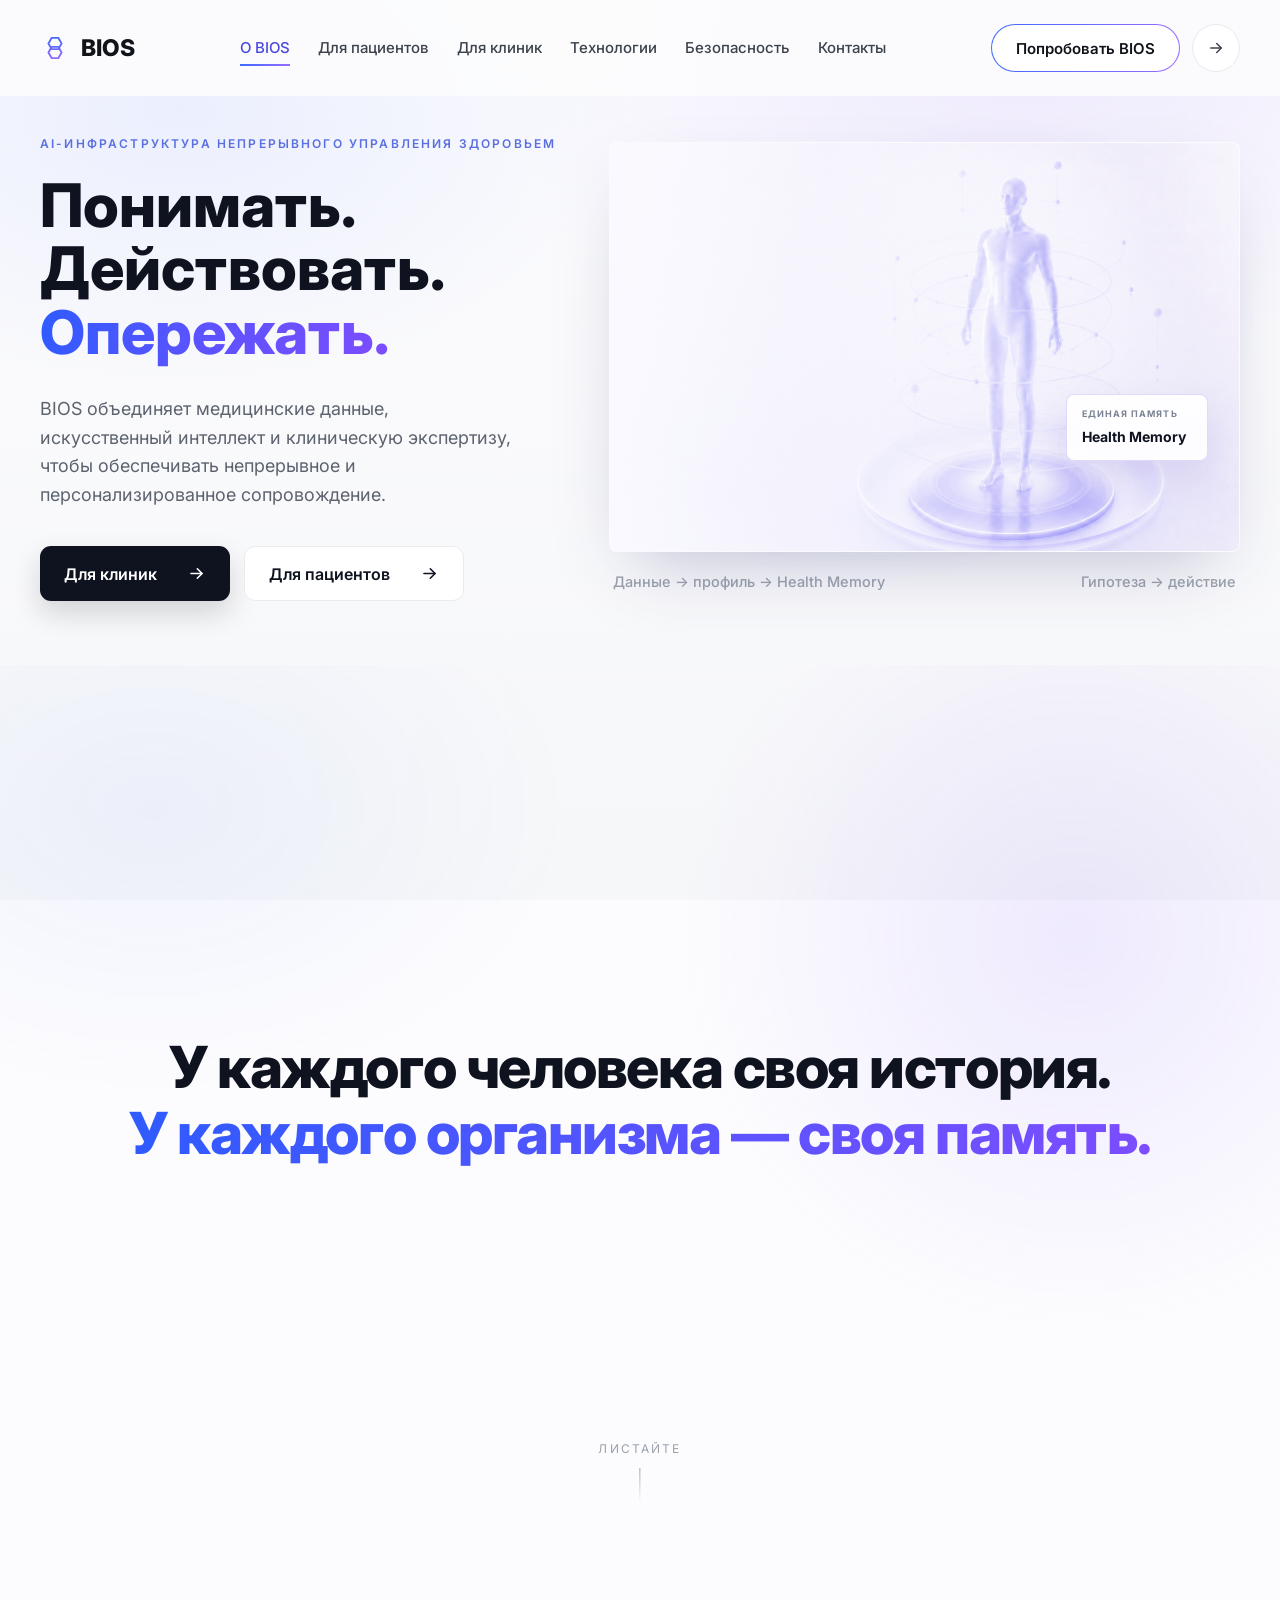
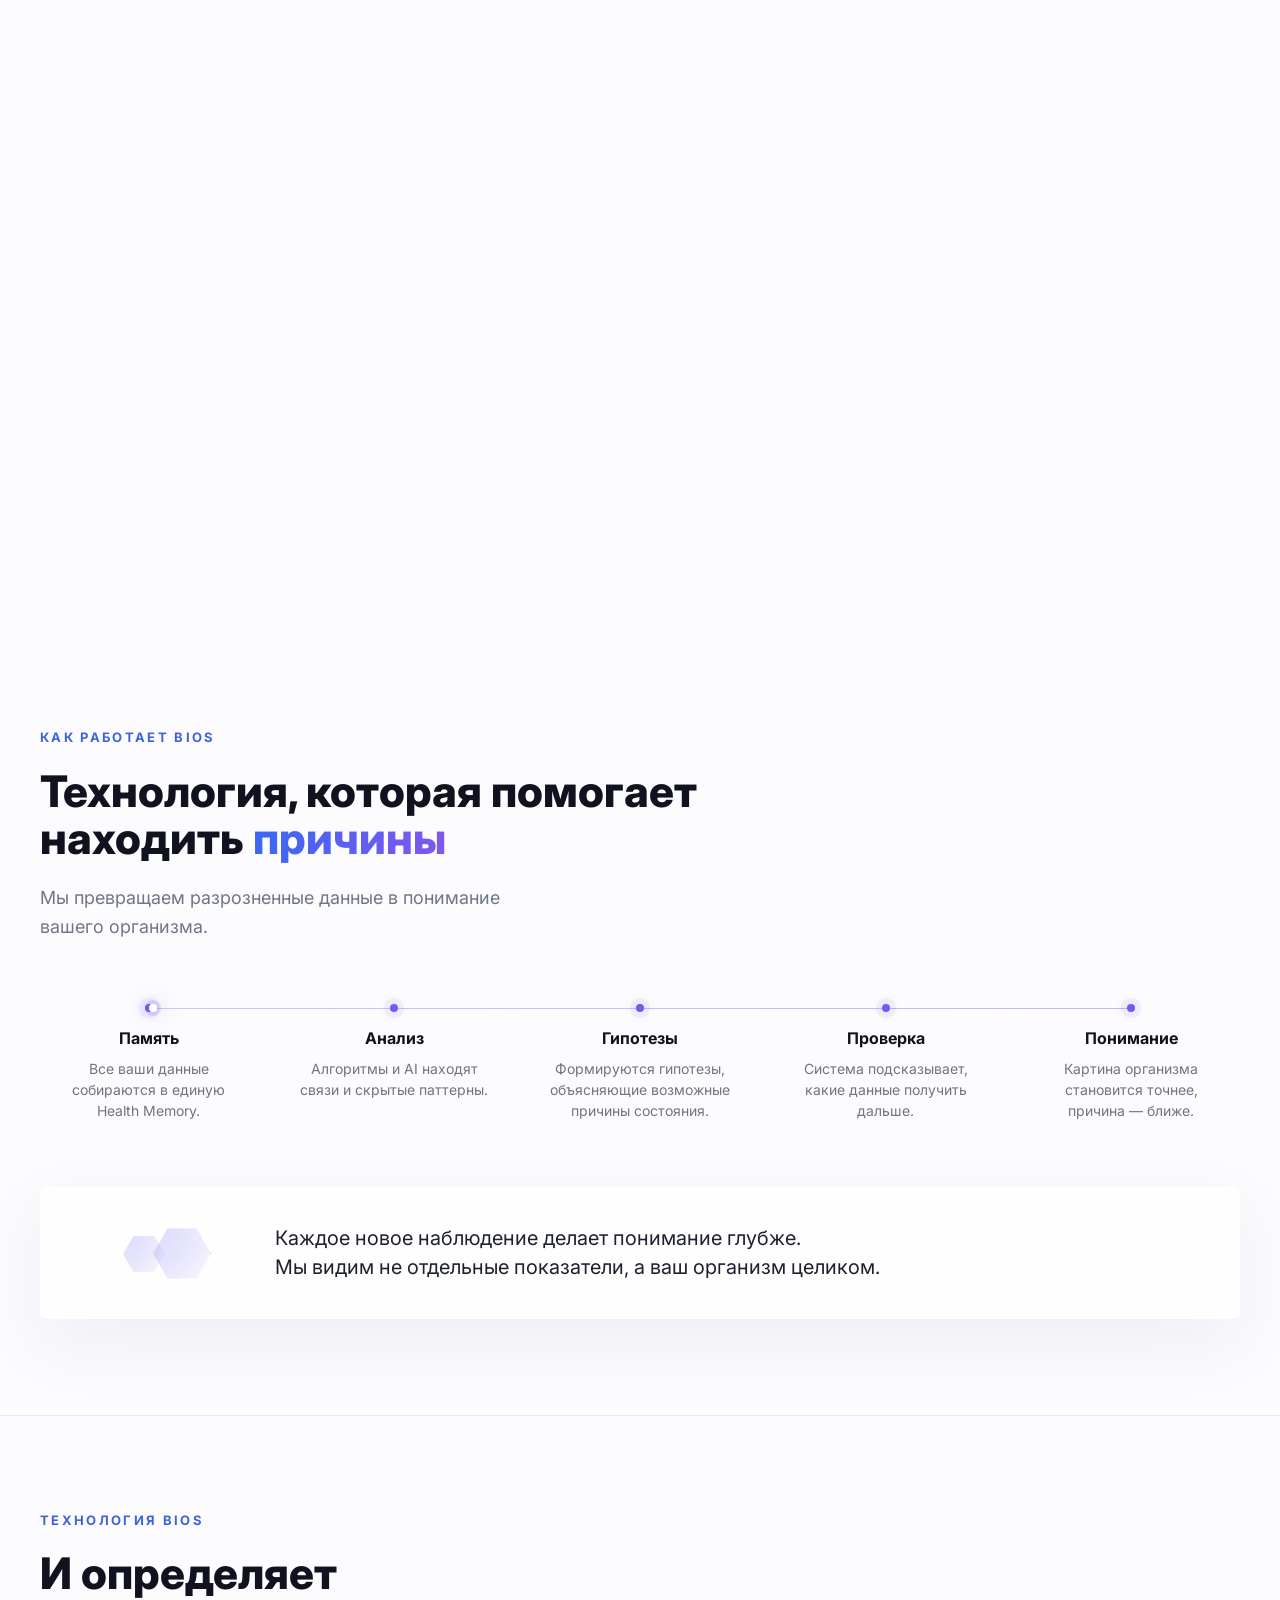
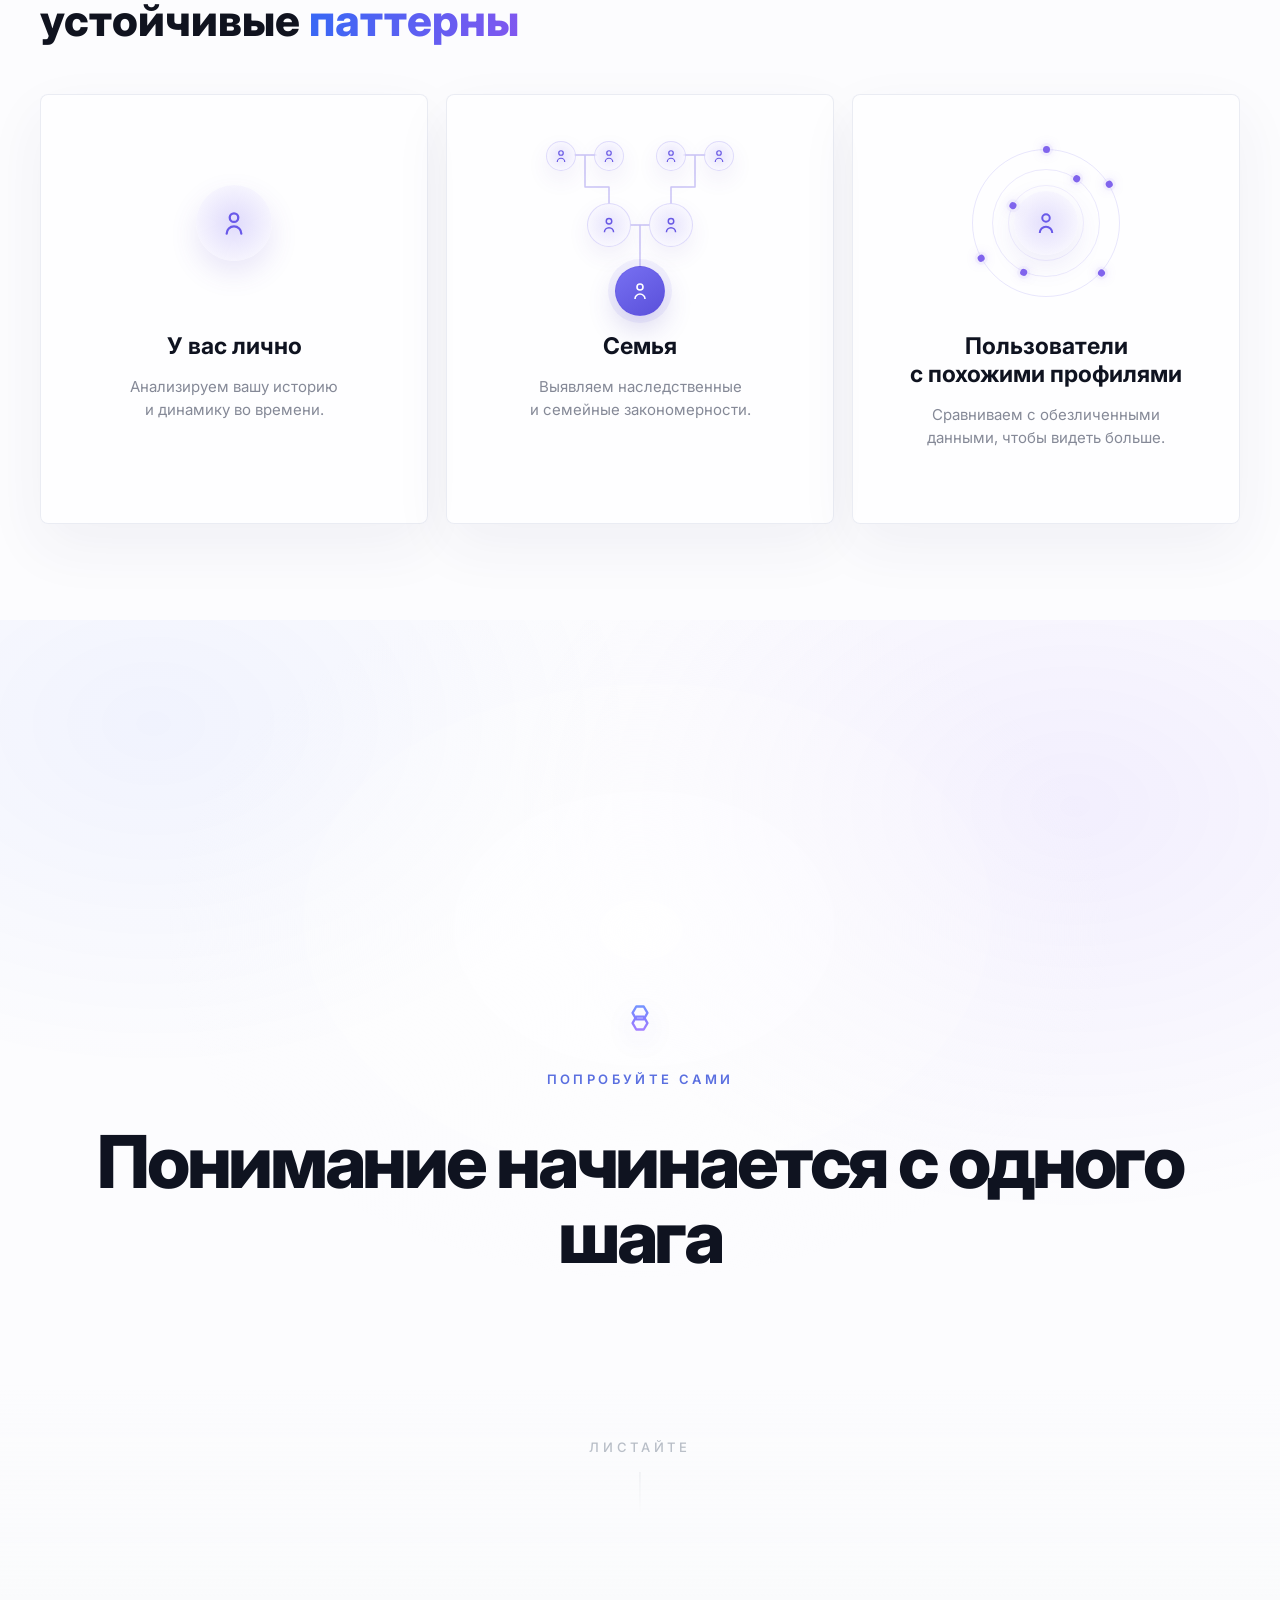
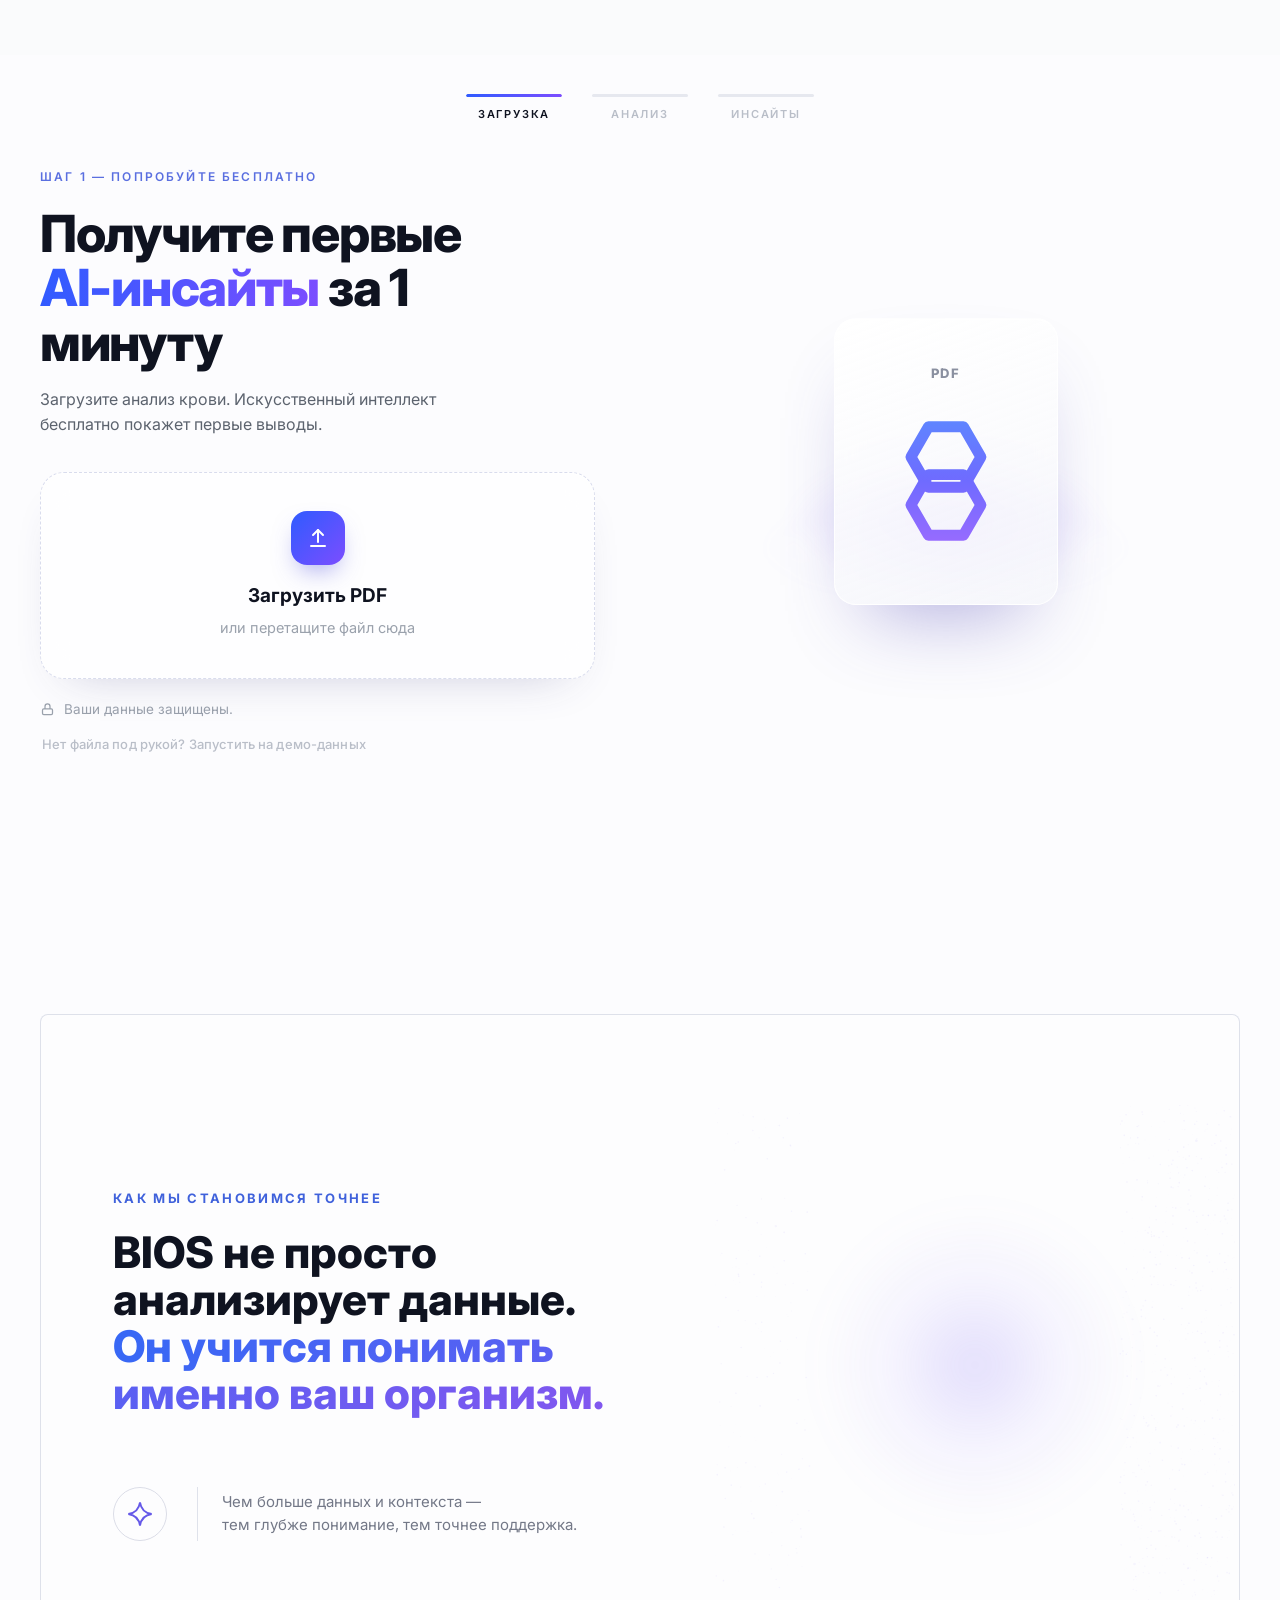
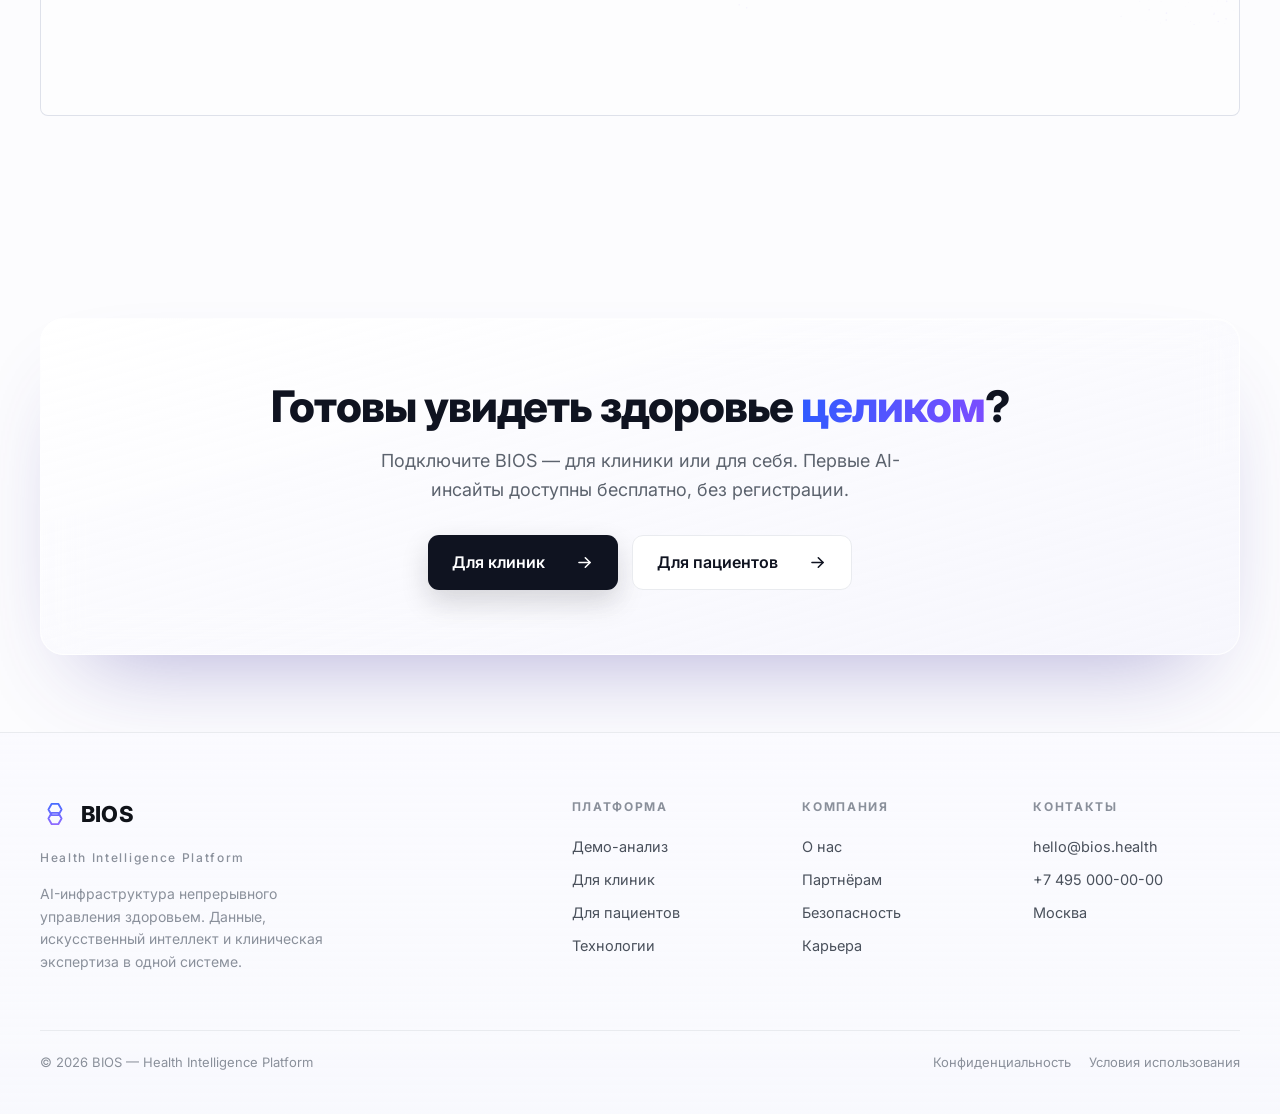
==== commit 4d11e326: "Remove Anna family card animation" ====
--- a/index.html
+++ b/index.html
@@ -1478,7 +1478,7 @@
     }
 
 </style>
-<link rel="stylesheet" href="assets/bios-shell.css?v=20260724-1">
+<link rel="stylesheet" href="assets/bios-shell.css?v=20260724-2">
 </head>
 <body class="page-home">
 <div class="bg"></div>
@@ -1830,6 +1830,10 @@
     const percentEl = root.querySelector("#memoryPercent");
     const progressEl = root.querySelector("#memoryProgress");
     const sourceRows = [...root.querySelectorAll(".source-row")];
+    root.querySelector(".parent-cards")?.remove();
+    host.style.minHeight = "auto";
+    section.style.position = "relative";
+    section.style.top = "auto";
     const circumference = 314;
     const prefersReducedMotion = window.matchMedia("(prefers-reduced-motion: reduce)").matches;
     let currentPercent = 0;
@@ -1879,31 +1883,6 @@
       sourceRows.forEach((row) => row.classList.remove("is-active", "is-connecting"));
       currentPercent = 0;
       setProgress(0);
-    }
-
-    const clamp = (value, min, max) => Math.min(max, Math.max(min, value));
-    const smooth = (value) => value * value * (3 - 2 * value);
-
-    function updateFamilyScroll() {
-      const rect = host.getBoundingClientRect();
-      const scrollable = Math.max(1, host.offsetHeight - window.innerHeight);
-      const progress = clamp(-rect.top / scrollable, 0, 1);
-      const clearProgress = prefersReducedMotion ? (progress > .24 ? 1 : 0) : smooth(clamp((progress - .14) / .16, 0, 1));
-      const annaProgress = prefersReducedMotion ? (progress > .43 ? 1 : 0) : smooth(clamp((progress - .34) / .16, 0, 1));
-      const parentsProgress = prefersReducedMotion ? (progress > .62 ? 1 : 0) : smooth(clamp((progress - .54) / .16, 0, 1));
-      section.style.setProperty("--clear-t", clearProgress.toFixed(4));
-      section.style.setProperty("--anna-t", annaProgress.toFixed(4));
-      section.style.setProperty("--parents-t", parentsProgress.toFixed(4));
-    }
-
-    let familyTicking = false;
-    function requestFamilyScrollUpdate() {
-      if (familyTicking) return;
-      familyTicking = true;
-      window.requestAnimationFrame(() => {
-        updateFamilyScroll();
-        familyTicking = false;
-      });
     }
 
     async function runMemoryLoop(token) {
@@ -1942,17 +1921,12 @@
       }
     }
 
-    window.addEventListener("scroll", requestFamilyScrollUpdate, { passive: true });
-    window.addEventListener("resize", requestFamilyScrollUpdate);
-    updateFamilyScroll();
-
     if (!("IntersectionObserver" in window) || prefersReducedMotion) {
       setVisible(true);
     } else {
       const observer = new IntersectionObserver((entries) => {
         entries.forEach((entry) => {
           setVisible(entry.isIntersecting);
-          requestFamilyScrollUpdate();
         });
       }, { threshold: .22, rootMargin: "-8% 0px -10% 0px" });
       observer.observe(host);
--- a/assets/bios-shell.css
+++ b/assets/bios-shell.css
@@ -432,4 +432,10 @@
   .page-security .compliance h2{
     line-height:1.12;
   }
-}
+
+  .page-home .demo-link,
+  .page-home .restart button{
+    min-height:44px;
+    padding:10px 8px;
+  }
+}
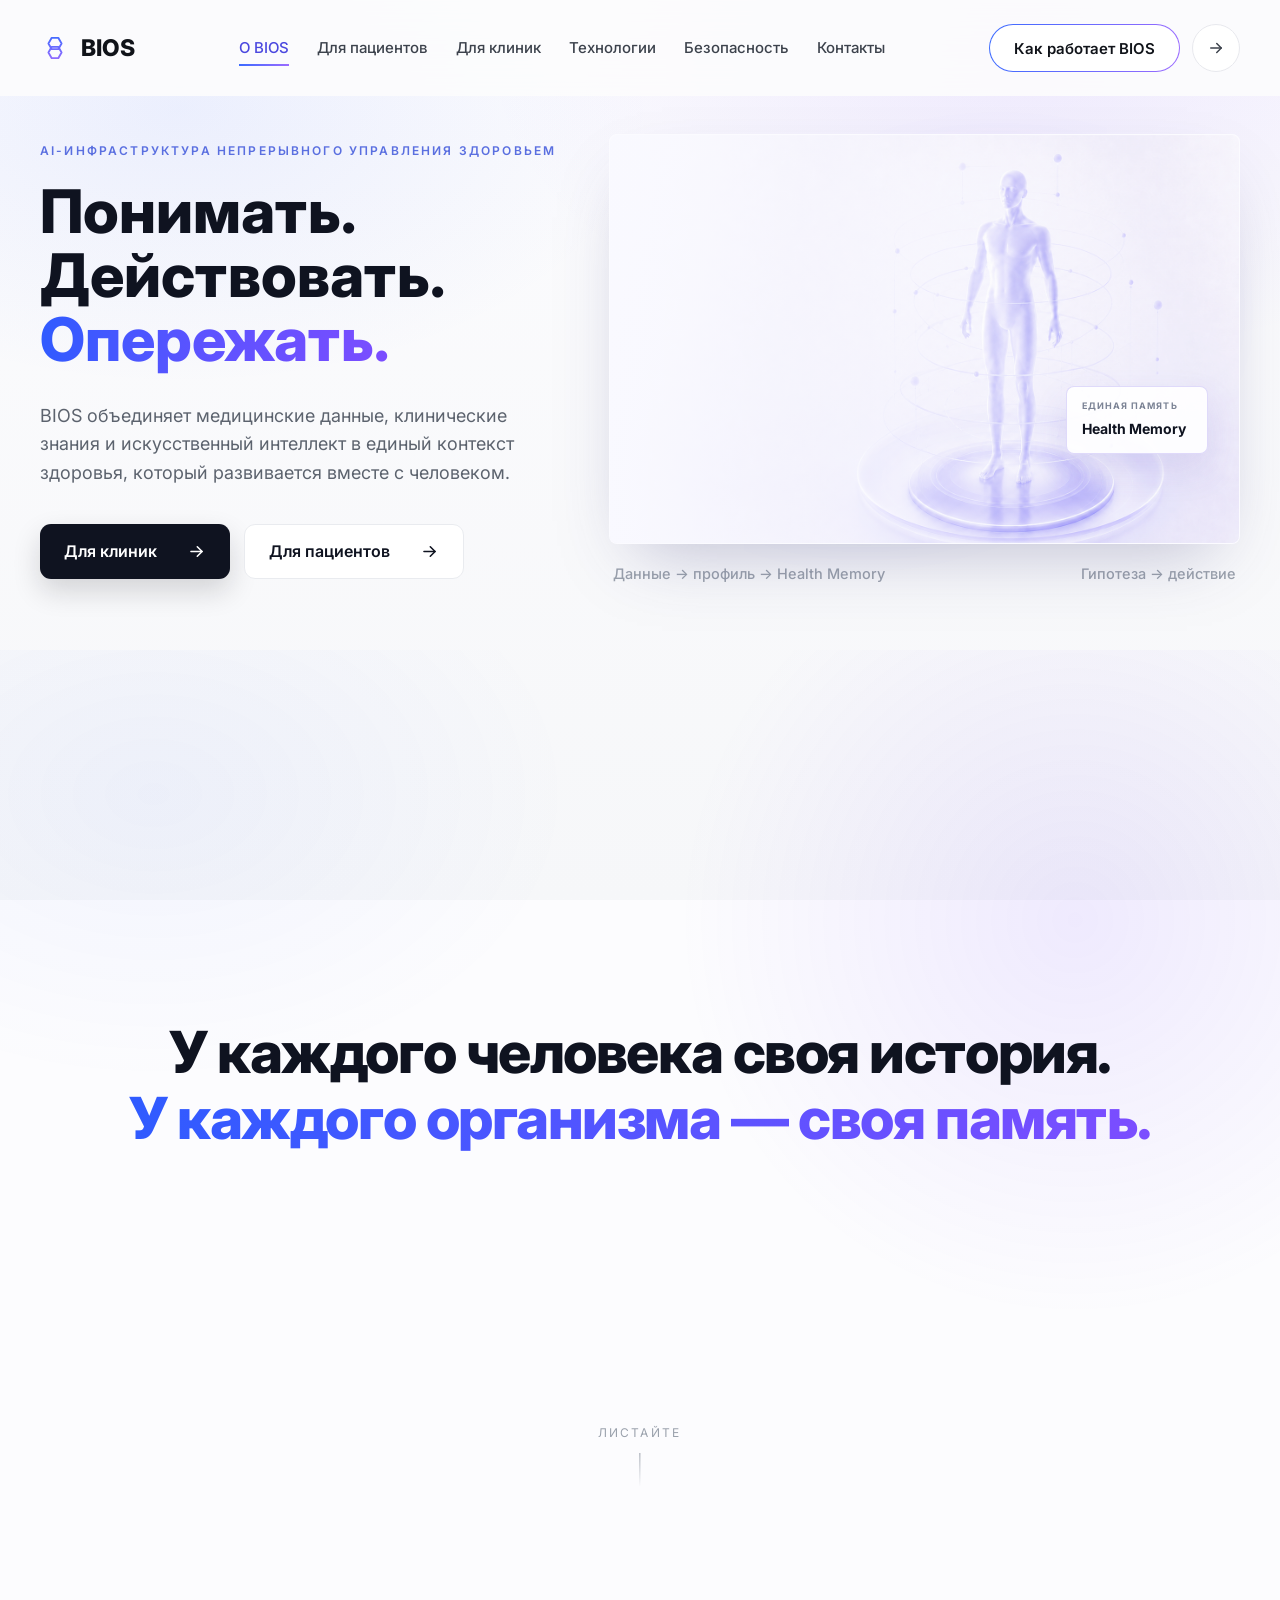
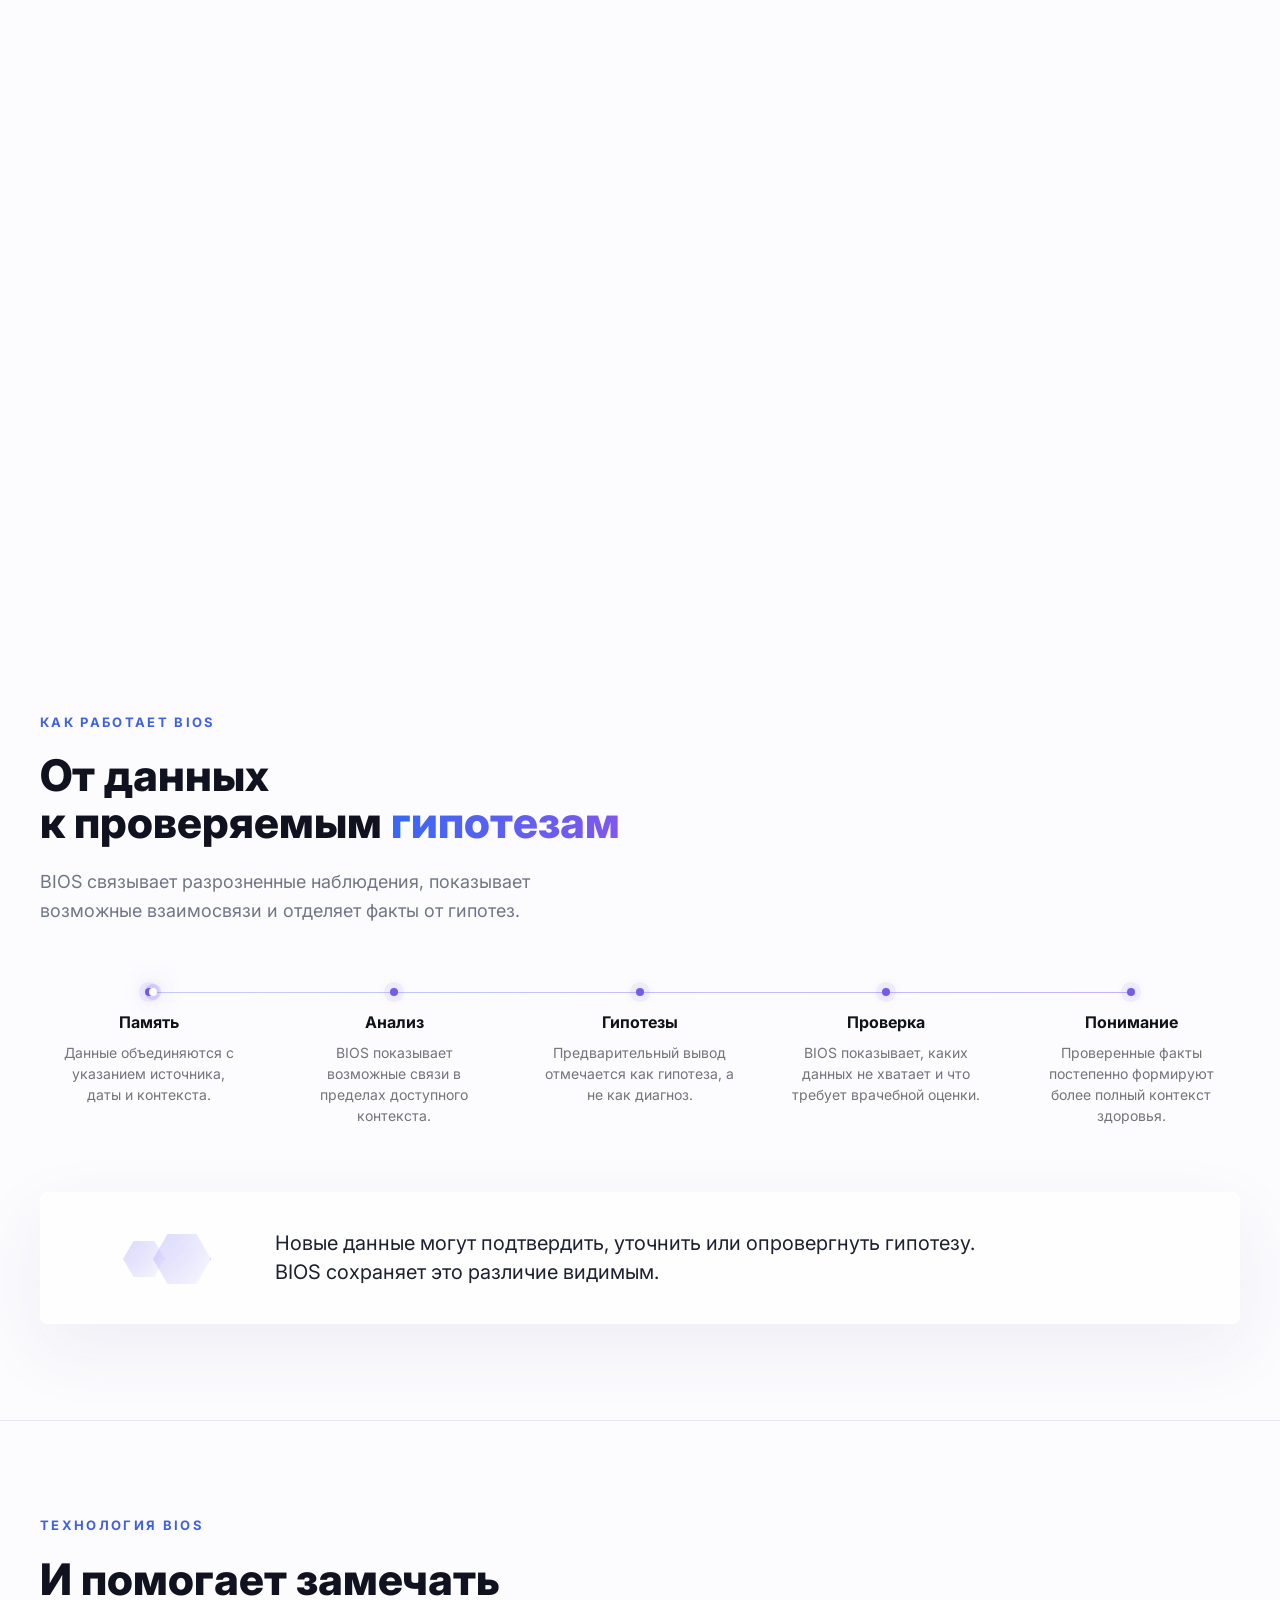
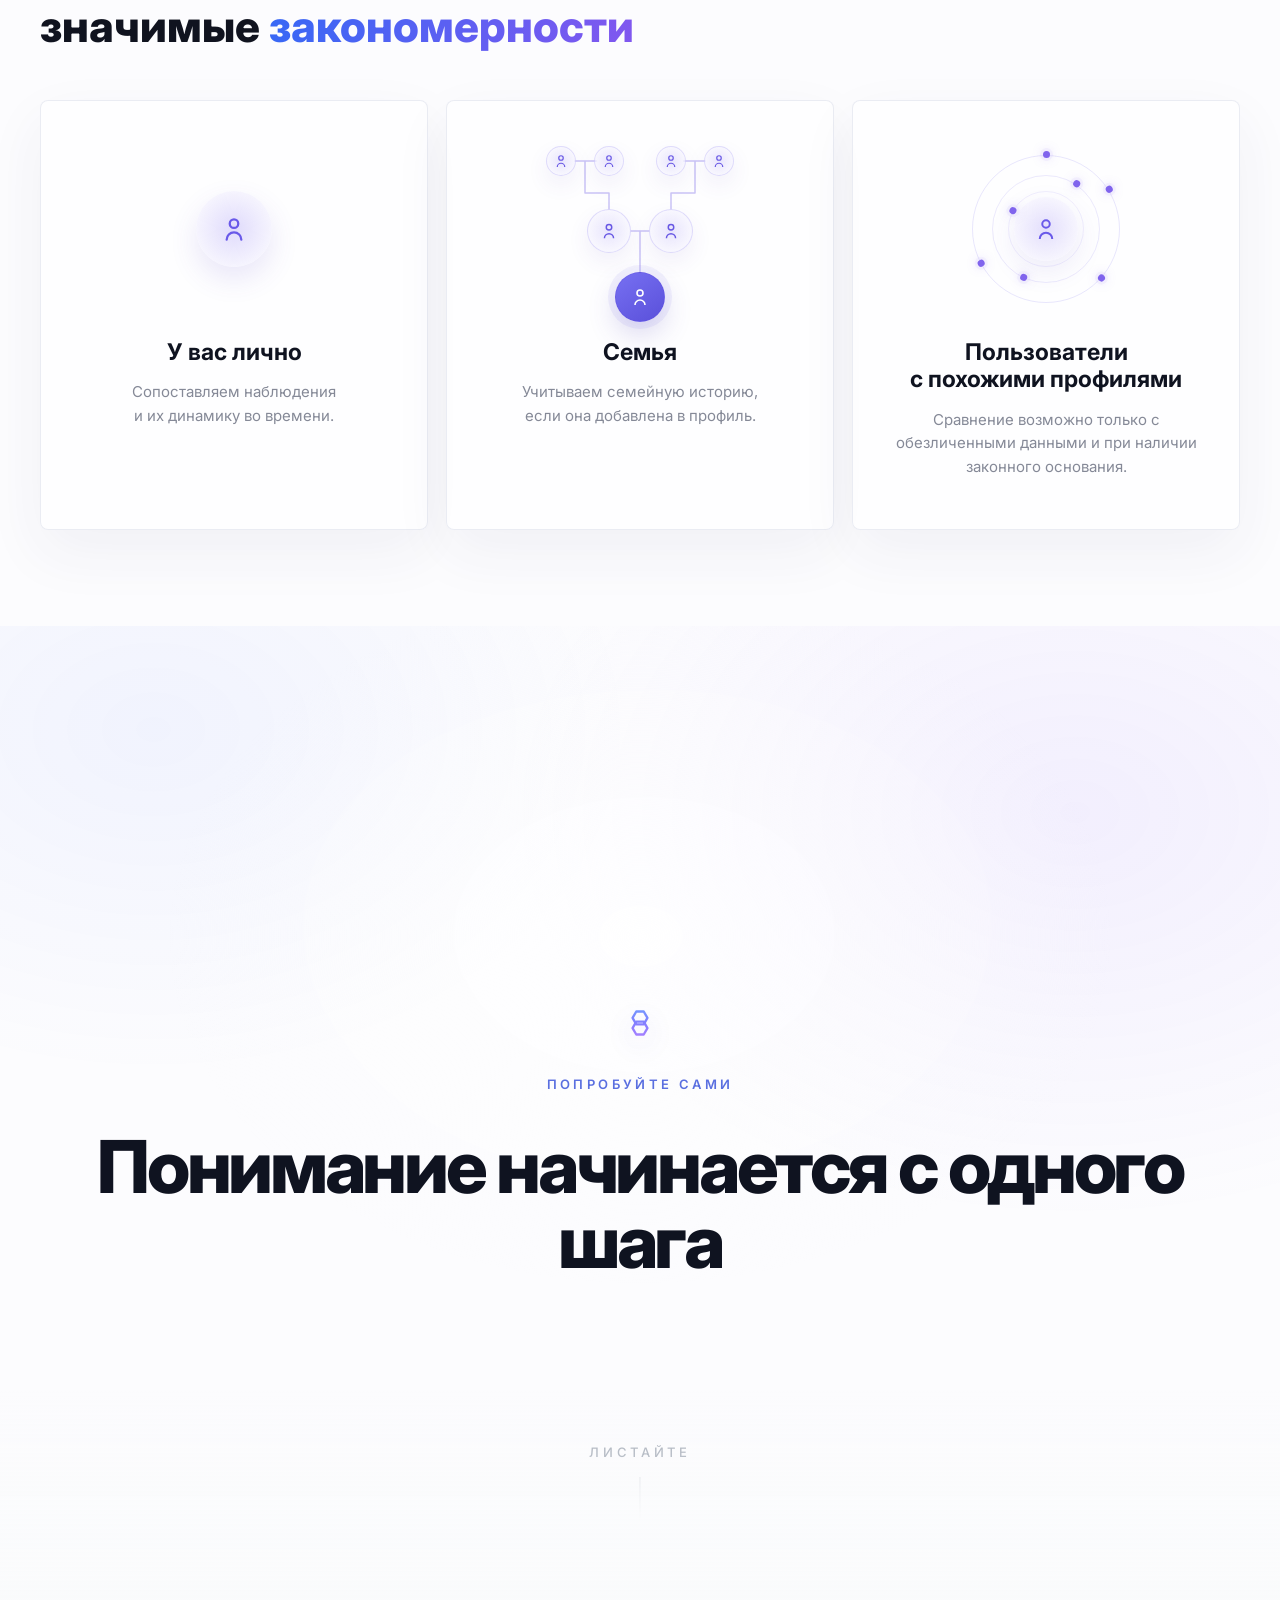
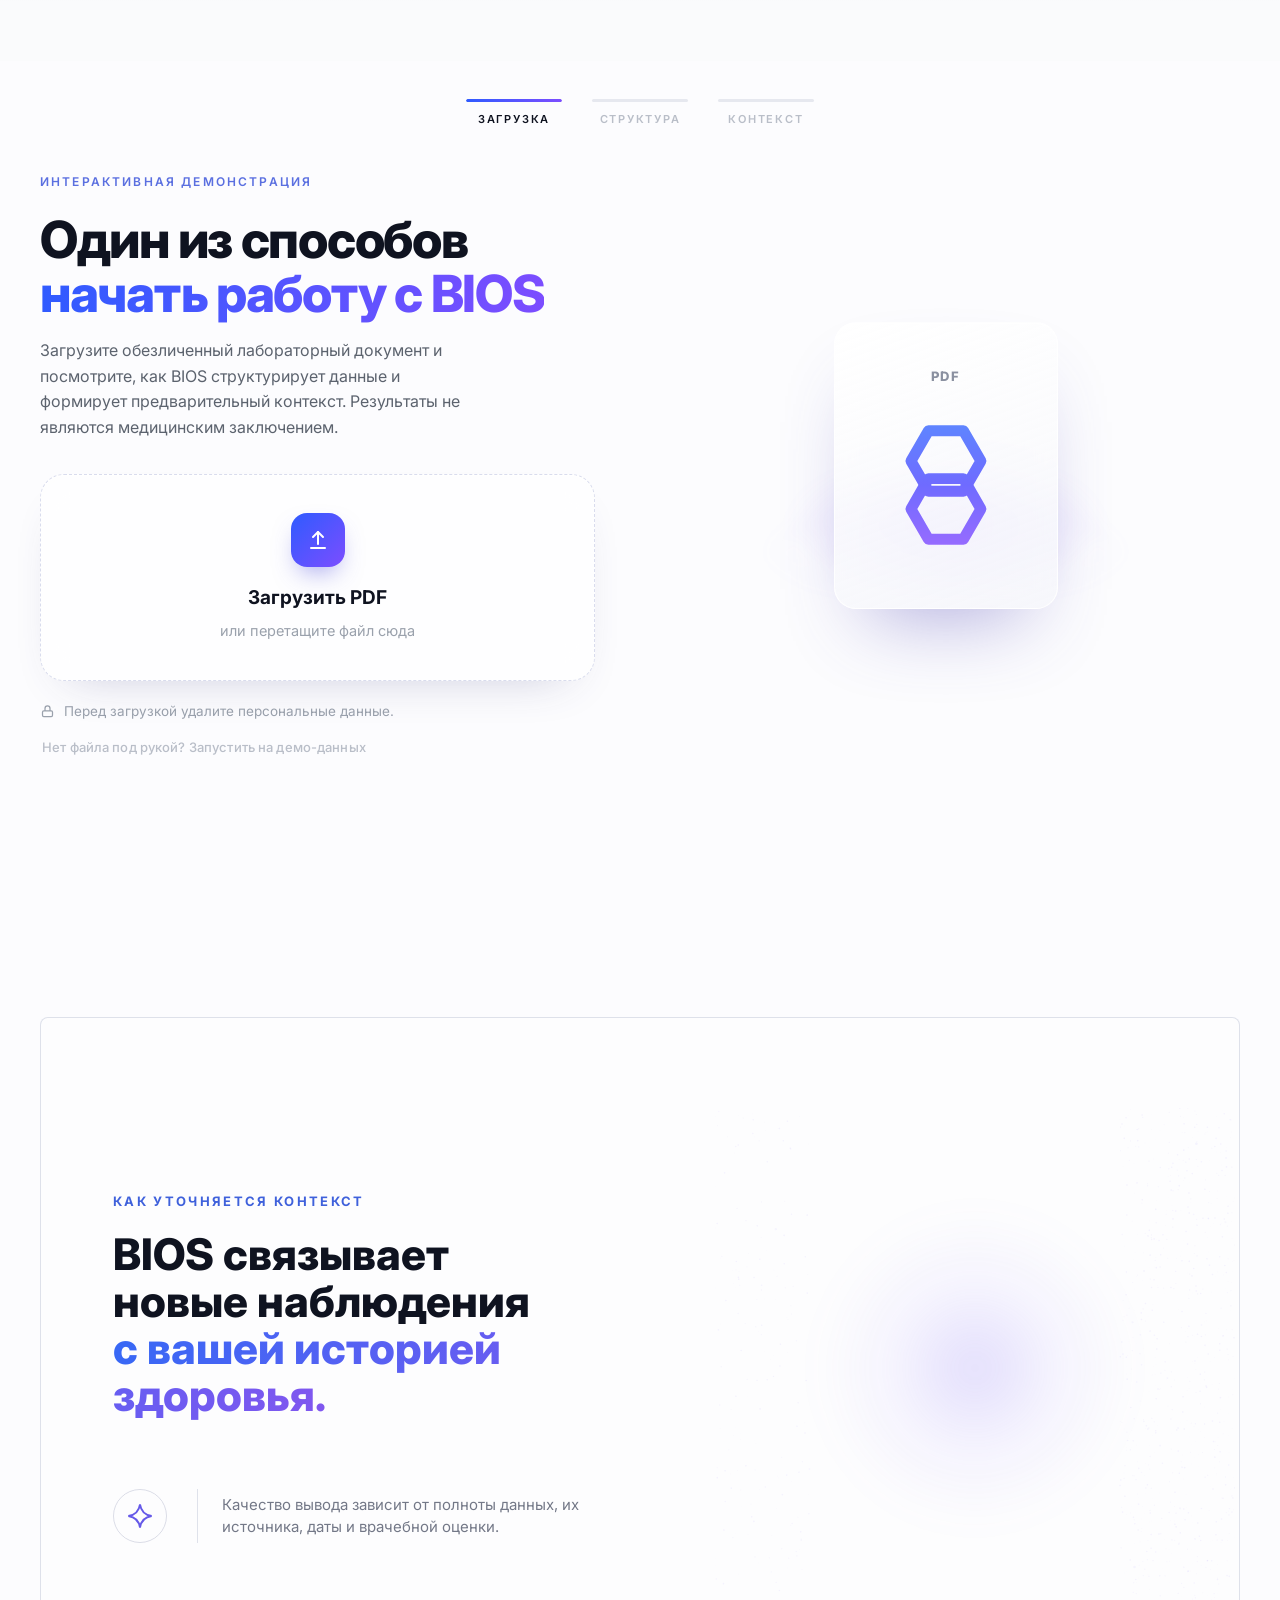
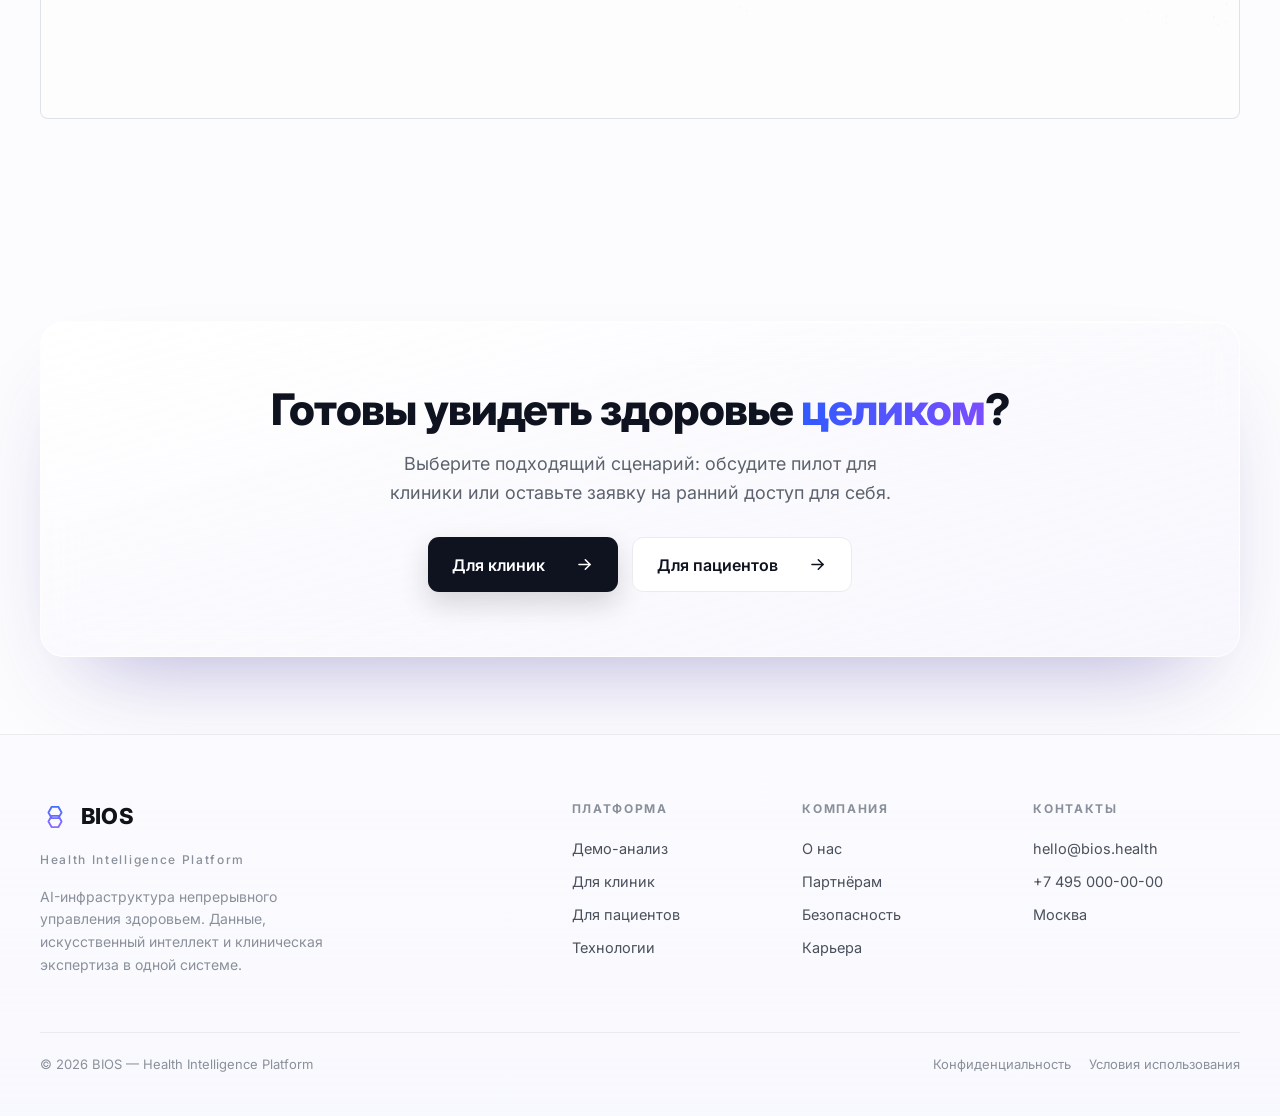
==== commit e380e6ed: "Refine product and safety copy" ====
--- a/index.html
+++ b/index.html
@@ -1478,7 +1478,7 @@
     }
 
 </style>
-<link rel="stylesheet" href="assets/bios-shell.css?v=20260724-2">
+  <link rel="stylesheet" href="assets/bios-shell.css?v=20260724-5">
 </head>
 <body class="page-home">
 <div class="bg"></div>
@@ -1502,7 +1502,7 @@
         <a href="index.html#contacts">Контакты</a>
       </nav>
       <div class="bios-shell-actions">
-        <a class="bios-shell-primary" href="index.html#demo">Попробовать BIOS</a>
+        <a class="bios-shell-primary" href="index.html#demo">Как работает BIOS</a>
         <a class="bios-shell-arrow" href="index.html#demo" aria-label="Перейти к демо">
           <svg viewBox="0 0 24 24" fill="none" stroke="currentColor" stroke-width="2" stroke-linecap="round" stroke-linejoin="round"><line x1="5" y1="12" x2="19" y2="12"/><polyline points="13 6 19 12 13 18"/></svg>
         </a>
@@ -1518,7 +1518,7 @@
       <div class="hero-left">
         <p class="eyebrow">AI-инфраструктура непрерывного управления здоровьем</p>
         <h1>Понимать.<br>Действовать.<br><span class="grad">Опережать.</span></h1>
-        <p class="lede">BIOS объединяет медицинские данные, искусственный интеллект и клиническую экспертизу, чтобы обеспечивать непрерывное и персонализированное сопровождение.</p>
+        <p class="lede">BIOS объединяет медицинские данные, клинические знания и искусственный интеллект в единый контекст здоровья, который развивается вместе с человеком.</p>
         <div class="cta">
           <a class="btn btn-dark" href="clinics.html">Для клиник
             <svg viewBox="0 0 24 24" fill="none" stroke="currentColor" stroke-width="2" stroke-linecap="round" stroke-linejoin="round"><line x1="5" y1="12" x2="19" y2="12"/><polyline points="13 6 19 12 13 18"/></svg>
@@ -1578,8 +1578,8 @@
     <!-- step indicator -->
     <div class="steps" aria-hidden="true">
       <div class="step" data-step="upload"><div class="bar"></div><span>Загрузка</span></div>
-      <div class="step" data-step="analysis"><div class="bar"></div><span>Анализ</span></div>
-      <div class="step" data-step="insights"><div class="bar"></div><span>Инсайты</span></div>
+      <div class="step" data-step="analysis"><div class="bar"></div><span>Структура</span></div>
+      <div class="step" data-step="insights"><div class="bar"></div><span>Контекст</span></div>
     </div>
 
     <div class="morph-container" id="container">
@@ -1588,9 +1588,9 @@
       <div class="state state-upload" data-state="upload">
         <div class="cols">
           <div>
-            <p class="eyebrow">Шаг 1 — попробуйте бесплатно</p>
-            <h1 class="title">Получите первые<br><span class="g">AI-инсайты</span> за 1 минуту</h1>
-            <p class="sub">Загрузите анализ крови. Искусственный интеллект бесплатно покажет первые выводы.</p>
+            <p class="eyebrow">Интерактивная демонстрация</p>
+            <h1 class="title">Один из способов<br><span class="g">начать работу с BIOS</span></h1>
+            <p class="sub">Загрузите обезличенный лабораторный документ и посмотрите, как BIOS структурирует данные и формирует предварительный контекст. Результаты не являются медицинским заключением.</p>
 
             <div class="upload-area" id="dropzone" tabindex="0" role="button" aria-label="Загрузить PDF">
               <div class="up-ico"><svg viewBox="0 0 24 24" fill="none" stroke="currentColor" stroke-width="2" stroke-linecap="round" stroke-linejoin="round"><path d="M12 16V4"/><polyline points="7 9 12 4 17 9"/><path d="M5 20h14"/></svg></div>
@@ -1601,7 +1601,7 @@
 
             <div class="privacy">
               <svg viewBox="0 0 24 24" fill="none" stroke="currentColor" stroke-width="2"><rect x="4" y="11" width="16" height="9" rx="2"/><path d="M8 11V7a4 4 0 0 1 8 0v4"/></svg>
-              Ваши данные защищены.
+              Перед загрузкой удалите персональные данные.
             </div>
             <button class="demo-link" id="demoBtn">Нет файла под рукой? Запустить на демо-данных</button>
           </div>
@@ -1628,12 +1628,12 @@
           <div>
             <p class="eyebrow">Шаг 2 — обработка</p>
             <h1 class="title">Получили анализ</h1>
-            <p class="sub">AI анализирует ваши данные…</p>
+            <p class="sub">BIOS структурирует данные и формирует предварительный контекст…</p>
             <div class="status">
               <div class="spin"></div>
               <div>
-                <div class="st">AI анализирует ваши данные</div>
-                <div class="ss">Это займёт меньше минуты</div>
+                <div class="st">BIOS обрабатывает обезличенный документ</div>
+                <div class="ss">Сопоставляем показатели и доступный контекст</div>
               </div>
             </div>
           </div>
@@ -1685,26 +1685,26 @@
         <div class="cols">
           <div>
             <p class="eyebrow">Шаг 3 — предварительный результат</p>
-            <h1 class="title ins-head">Обнаружено</h1>
+            <h1 class="title ins-head">Обнаруженные данные</h1>
             <div class="insights-list" id="insList">
               <div class="ins-card"><span class="dot" style="background:#f0a93b"></span><span class="tx">Низкий ферритин</span></div>
               <div class="ins-card"><span class="dot" style="background:#e85d6e"></span><span class="tx">Высокий CRP</span></div>
               <div class="ins-card"><span class="dot" style="background:#7c4dff"></span><span class="tx">Нарушение липидного профиля</span></div>
-              <div class="ins-card"><span class="dot" style="background:#2f5bff"></span><span class="tx">Возможные причины хронической усталости</span></div>
+              <div class="ins-card"><span class="dot" style="background:#2f5bff"></span><span class="tx">Недостаточно данных для оценки причин усталости</span></div>
             </div>
             <div class="note" id="insNote">
               <svg viewBox="0 0 24 24" fill="none" stroke="currentColor" stroke-width="2"><circle cx="12" cy="12" r="9"/><path d="M12 11v5M12 8h.01" stroke-linecap="round"/></svg>
-              <p>Это предварительный AI-анализ. Для полной интерпретации необходимы дополнительные данные.</p>
+              <p>Это предварительный контекст, а не медицинское заключение. Для проверки нужны дополнительные данные, анамнез и врачебная оценка.</p>
             </div>
           </div>
 
           <div class="reg" id="regCard">
-            <h3>Получите полный профиль</h3>
-              <p class="desc">Зарегистрируйтесь, чтобы получить расширенную интерпретацию, персональные выводы и динамику здоровья.</p>
+            <h3>Ранний доступ к BIOS</h3>
+              <p class="desc">Оставьте контакты, чтобы узнать о доступных сценариях и присоединиться к раннему доступу.</p>
             <div class="field"><input type="text" placeholder="Имя" autocomplete="name"></div>
             <div class="field"><input type="email" placeholder="Email" autocomplete="email"></div>
             <div class="field"><input type="tel" placeholder="Телефон" autocomplete="tel"></div>
-            <button class="btn-primary" id="regBtn">Получить полный профиль
+            <button class="btn-primary" id="regBtn">Оставить заявку
               <svg viewBox="0 0 24 24" fill="none" stroke="currentColor" stroke-width="2" stroke-linecap="round" stroke-linejoin="round"><line x1="5" y1="12" x2="19" y2="12"/><polyline points="13 6 19 12 13 18"/></svg>
             </button>
             <div class="reg-done" id="regDone">Спасибо! Мы готовим ваш расширенный профиль.</div>
@@ -1830,6 +1830,10 @@
     const percentEl = root.querySelector("#memoryPercent");
     const progressEl = root.querySelector("#memoryProgress");
     const sourceRows = [...root.querySelectorAll(".source-row")];
+    root.querySelector(".intro > .lead").textContent = "Health Memory связывает данные из разных периодов в единую историю здоровья.";
+    root.querySelector(".statement p").innerHTML = "Один анализ показывает момент.<span>BIOS помогает видеть историю организма.</span>";
+    root.querySelector(".memory-copy").textContent = "Контекст уточняется по мере появления новых данных.";
+    root.querySelector(".memory-note p").textContent = "Каждое новое наблюдение дополняет контекст.";
     root.querySelector(".parent-cards")?.remove();
     host.style.minHeight = "auto";
     section.style.position = "relative";
@@ -1942,40 +1946,40 @@
     <section class="bios-section reveal" aria-labelledby="bios-process-title">
       <div class="wrap">
         <p class="bios-kicker">Как работает BIOS</p>
-        <h2 class="bios-heading" id="bios-process-title">Технология, которая помогает<br>находить <span class="accent">причины</span></h2>
-        <p class="bios-intro">Мы превращаем разрозненные данные в понимание вашего организма.</p>
+        <h2 class="bios-heading" id="bios-process-title">От данных<br>к проверяемым <span class="accent">гипотезам</span></h2>
+        <p class="bios-intro">BIOS связывает разрозненные наблюдения, показывает возможные взаимосвязи и отделяет факты от гипотез.</p>
 
         <div class="bios-process">
           <article class="bios-process-step">
             <div class="bios-process-icon" aria-hidden="true"></div>
             <h3>Память</h3>
-            <p>Все ваши данные собираются в единую Health Memory.</p>
+            <p>Данные объединяются с указанием источника, даты и контекста.</p>
           </article>
           <article class="bios-process-step">
             <div class="bios-process-icon" aria-hidden="true"></div>
             <h3>Анализ</h3>
-            <p>Алгоритмы и AI находят связи и скрытые паттерны.</p>
+            <p>BIOS показывает возможные связи в пределах доступного контекста.</p>
           </article>
           <article class="bios-process-step">
             <div class="bios-process-icon" aria-hidden="true"></div>
             <h3>Гипотезы</h3>
-            <p>Формируются гипотезы, объясняющие возможные причины состояния.</p>
+            <p>Предварительный вывод отмечается как гипотеза, а не как диагноз.</p>
           </article>
           <article class="bios-process-step">
             <div class="bios-process-icon" aria-hidden="true"></div>
             <h3>Проверка</h3>
-            <p>Система подсказывает, какие данные получить дальше.</p>
+            <p>BIOS показывает, каких данных не хватает и что требует врачебной оценки.</p>
           </article>
           <article class="bios-process-step">
             <div class="bios-process-icon" aria-hidden="true"></div>
             <h3>Понимание</h3>
-            <p>Картина организма становится точнее, причина — ближе.</p>
+            <p>Проверенные факты постепенно формируют более полный контекст здоровья.</p>
           </article>
         </div>
 
         <div class="bios-process-note">
           <div class="bios-hex-pair" aria-hidden="true"><span></span><span></span></div>
-          <p>Каждое новое наблюдение делает понимание глубже.<br>Мы видим не отдельные показатели, а ваш организм целиком.</p>
+          <p>Новые данные могут подтвердить, уточнить или опровергнуть гипотезу.<br>BIOS сохраняет это различие видимым.</p>
         </div>
       </div>
     </section>
@@ -1984,7 +1988,7 @@
     <section class="bios-section reveal" aria-labelledby="bios-patterns-title">
       <div class="wrap">
         <p class="bios-kicker">Технология BIOS</p>
-        <h2 class="bios-heading" id="bios-patterns-title">И определяет<br>устойчивые <span class="accent">паттерны</span></h2>
+        <h2 class="bios-heading" id="bios-patterns-title">И помогает замечать<br>значимые <span class="accent">закономерности</span></h2>
 
         <div class="bios-patterns-grid">
           <article class="bios-pattern-card">
@@ -1994,7 +1998,7 @@
               </div>
             </div>
             <h3>У вас лично</h3>
-            <p>Анализируем вашу историю<br>и динамику во времени.</p>
+            <p>Сопоставляем наблюдения<br>и их динамику во времени.</p>
           </article>
           <article class="bios-pattern-card">
             <div class="bios-pattern-visual" aria-hidden="true">
@@ -2012,14 +2016,14 @@
               </div>
             </div>
             <h3>Семья</h3>
-            <p>Выявляем наследственные<br>и семейные закономерности.</p>
+            <p>Учитываем семейную историю,<br>если она добавлена в профиль.</p>
           </article>
           <article class="bios-pattern-card">
             <div class="bios-pattern-visual" aria-hidden="true">
               <div class="bios-peer-cloud"><span class="peer-orbit-inner"></span><span class="center"><svg viewBox="0 0 24 24" fill="none" stroke="currentColor" stroke-width="1.6"><circle cx="12" cy="8" r="3"/><path d="M7 20a5 5 0 0 1 10 0"/></svg></span><i></i><i></i><i></i><i></i><i></i><i></i><i></i></div>
             </div>
             <h3>Пользователи<br>с похожими профилями</h3>
-            <p>Сравниваем с обезличенными<br>данными, чтобы видеть больше.</p>
+            <p>Сравнение возможно только с обезличенными данными и при наличии законного основания.</p>
           </article>
         </div>
       </div>
@@ -2031,12 +2035,12 @@
         <div class="bios-accuracy">
           <div class="bios-accuracy-grid">
             <div>
-              <p class="bios-kicker">Как мы становимся точнее</p>
-              <h2 class="bios-accuracy-title" id="bios-accuracy-title">BIOS не просто<br>анализирует данные.<br><span class="accent">Он учится понимать<br>именно ваш организм.</span></h2>
+              <p class="bios-kicker">Как уточняется контекст</p>
+              <h2 class="bios-accuracy-title" id="bios-accuracy-title">BIOS связывает<br>новые наблюдения<br><span class="accent">с вашей историей здоровья.</span></h2>
               <div class="bios-accuracy-foot">
                 <span class="spark" aria-hidden="true"><svg width="28" height="28" viewBox="0 0 24 24" fill="none" stroke="currentColor" stroke-width="1.6"><path d="M12 2c.8 5.4 4.6 9.2 10 10-5.4.8-9.2 4.6-10 10-.8-5.4-4.6-9.2-10-10 5.4-.8 9.2-4.6 10-10Z"/></svg></span>
                 <span class="line" aria-hidden="true"></span>
-                <p>Чем больше данных и контекста —<br>тем глубже понимание, тем точнее поддержка.</p>
+                <p>Качество вывода зависит от полноты данных, их источника, даты и врачебной оценки.</p>
               </div>
             </div>
             <div class="bios-accuracy-profile" aria-hidden="true">
@@ -2145,7 +2149,7 @@
 
       <div class="cta-band reveal">
         <h2 class="cta-title">Готовы увидеть здоровье <span class="g">целиком</span>?</h2>
-        <p class="cta-sub">Подключите BIOS — для клиники или для себя. Первые AI-инсайты доступны бесплатно, без регистрации.</p>
+        <p class="cta-sub">Выберите подходящий сценарий: обсудите пилот для клиники или оставьте заявку на ранний доступ для себя.</p>
         <div class="cta-row">
           <a class="btn btn-dark" href="clinics.html">Для клиник <svg viewBox="0 0 24 24" fill="none" stroke="currentColor" stroke-width="2" stroke-linecap="round" stroke-linejoin="round"><line x1="5" y1="12" x2="19" y2="12"/><polyline points="13 6 19 12 13 18"/></svg></a>
           <a class="btn btn-light" href="patients.html">Для пациентов <svg viewBox="0 0 24 24" fill="none" stroke="currentColor" stroke-width="2" stroke-linecap="round" stroke-linejoin="round"><line x1="5" y1="12" x2="19" y2="12"/><polyline points="13 6 19 12 13 18"/></svg></a>
--- a/assets/bios-shell.css
+++ b/assets/bios-shell.css
@@ -286,6 +286,14 @@
   font-weight:800;
   line-height:1.06;
   letter-spacing:0;
+}
+
+.page-clinics .clinic-hero h1{
+  font-size:clamp(42px,4.15vw,58px);
+}
+
+@media(max-width:1180px) and (min-width:921px){
+  .page-clinics .clinic-hero h1{font-size:42px}
 }
 
 .page-home .bios-heading,
@@ -389,6 +397,39 @@
   line-height:1;
 }
 
+/* Keep full sections on the page canvas; only repeated items remain card-like. */
+.page-patients .patient-security-shell{
+  padding:40px 0 34px;
+  border:0;
+  border-radius:0;
+  background:transparent;
+  box-shadow:none;
+}
+
+.page-patients .sources-shell,
+.page-patients .integrations-shell{
+  border:0;
+  border-radius:0;
+  background:transparent;
+  box-shadow:none;
+}
+
+.page-clinics .pilot-shell,
+.page-clinics .integrations-shell,
+.page-clinics .results-shell,
+.page-clinics .security-shell{
+  border:0;
+  border-radius:0;
+  background:transparent;
+  box-shadow:none;
+}
+
+.page-clinics .pilot-shell{padding:52px 0}
+.page-clinics .integrations-shell{padding:48px 0 32px}
+.page-clinics .results-shell{padding:52px 0 36px}
+.page-clinics .security-shell{padding:54px 0 48px;overflow:visible}
+.page-clinics .security-shell::before{display:none}
+
 @media(max-width:920px){
   :root{--bios-content-width:min(760px,calc(100% - 40px))}
 }
@@ -409,6 +450,8 @@
   .page-security .security-hero h1{
     line-height:1.1;
   }
+
+  .page-clinics .clinic-hero h1{font-size:30px}
 
   .page-home .bios-heading,
   .page-home .bios-accuracy-title,
@@ -438,4 +481,10 @@
     min-height:44px;
     padding:10px 8px;
   }
-}
+
+  .page-patients .patient-security-shell{padding:38px 0}
+  .page-clinics .pilot-shell{padding:34px 0}
+  .page-clinics .integrations-shell,
+  .page-clinics .results-shell{padding:34px 0 26px}
+  .page-clinics .security-shell{padding:34px 0 28px}
+}
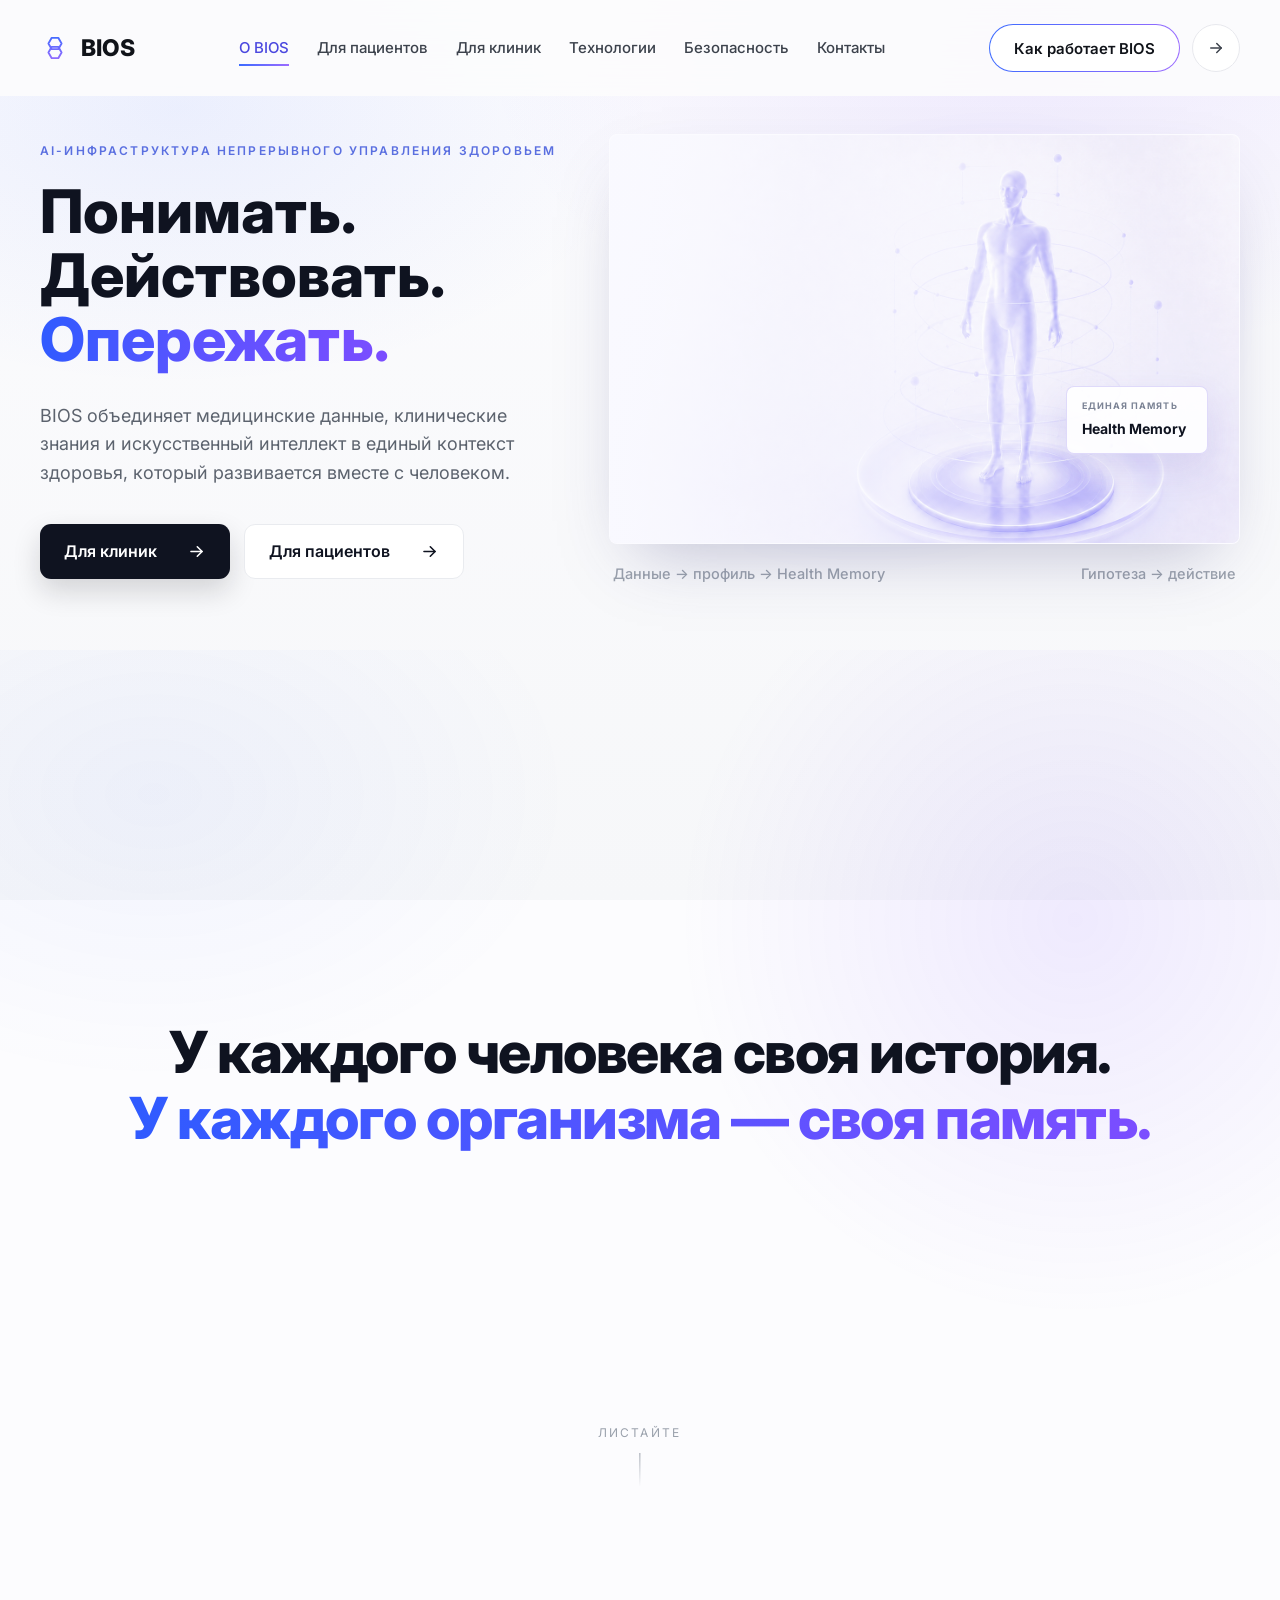
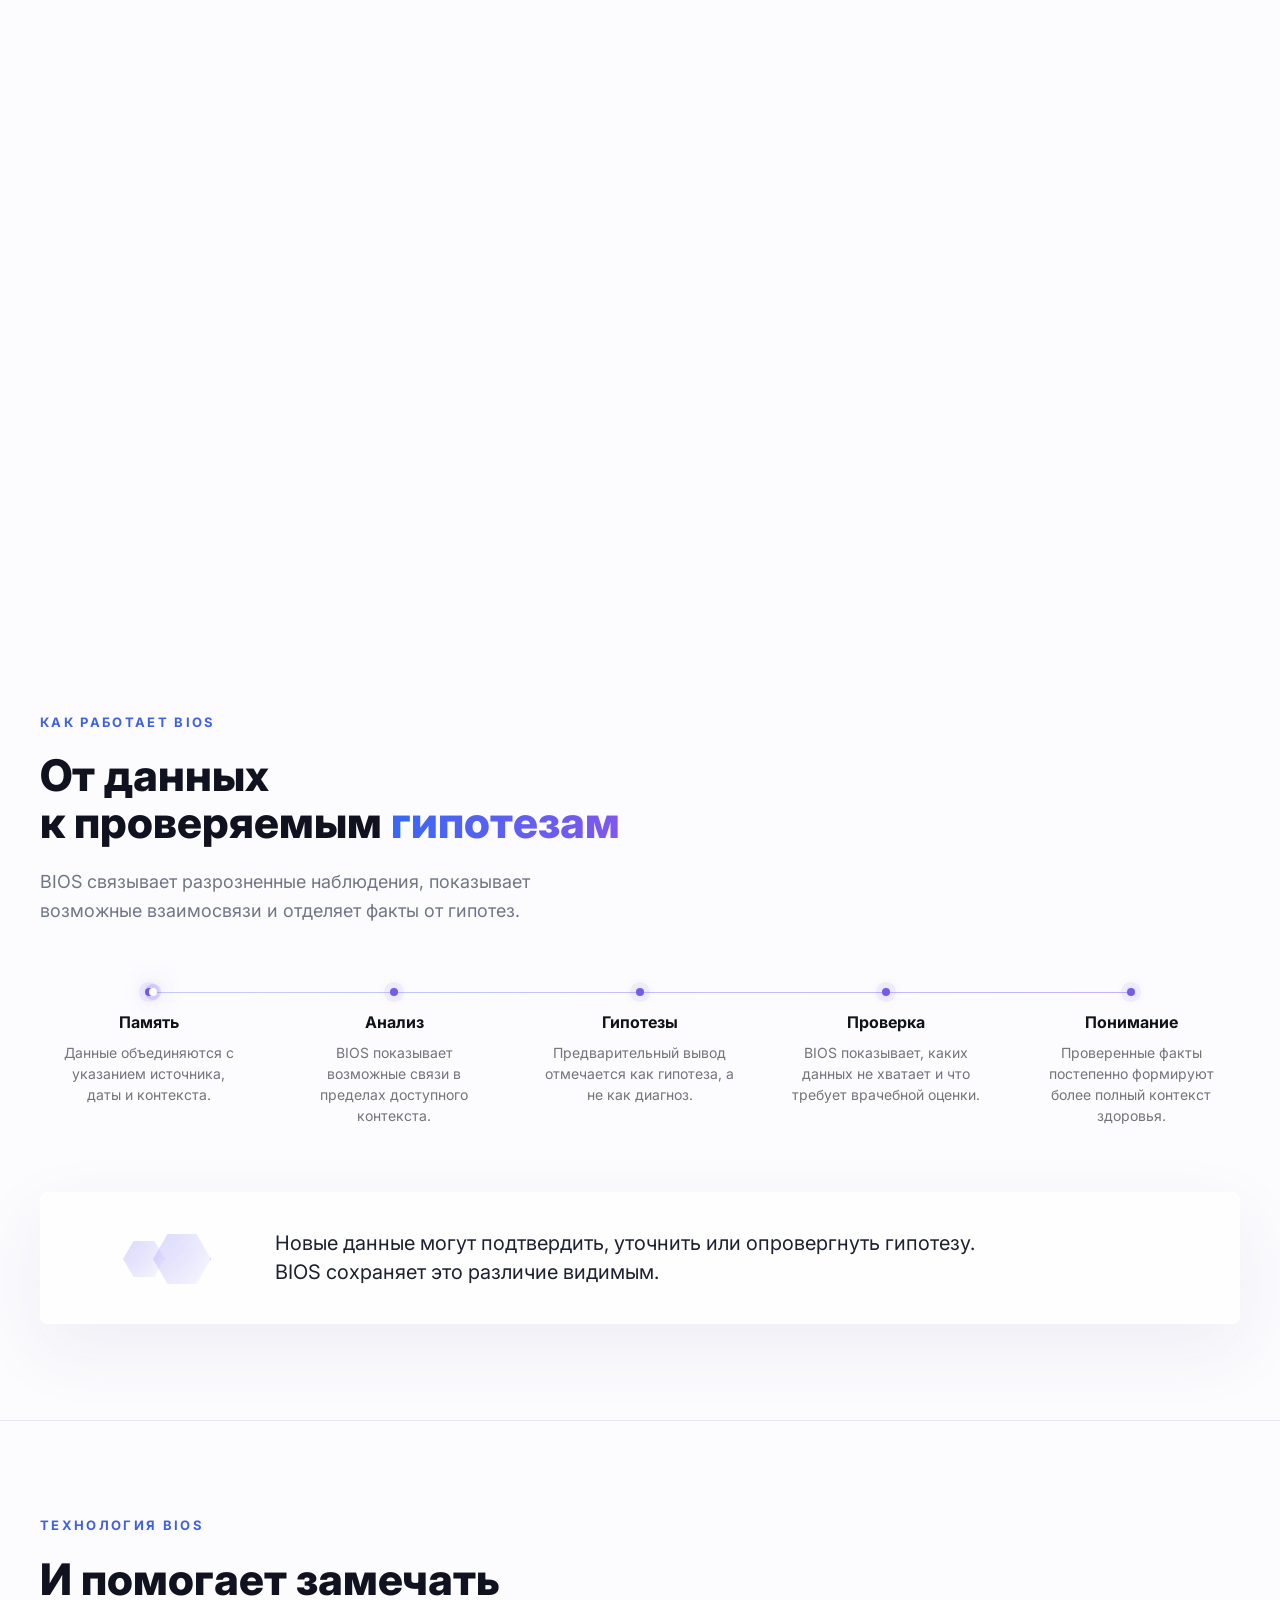
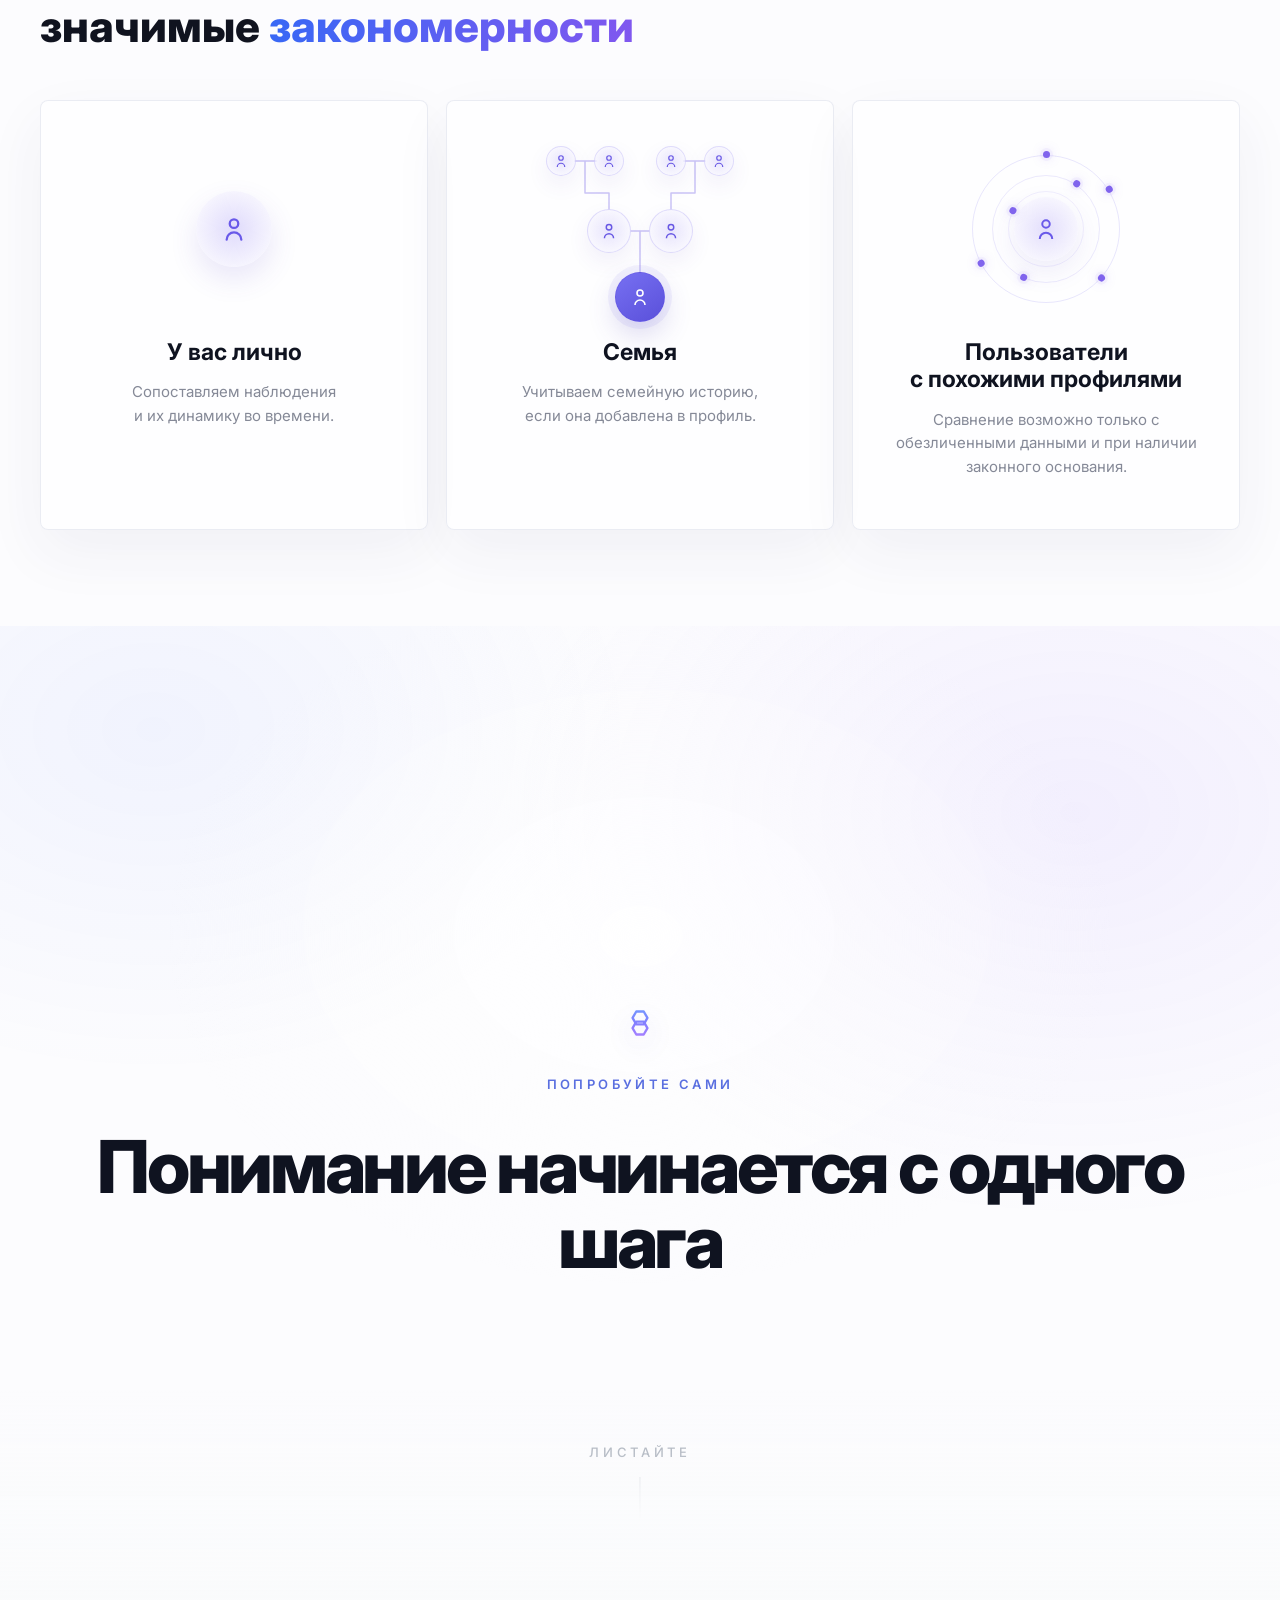
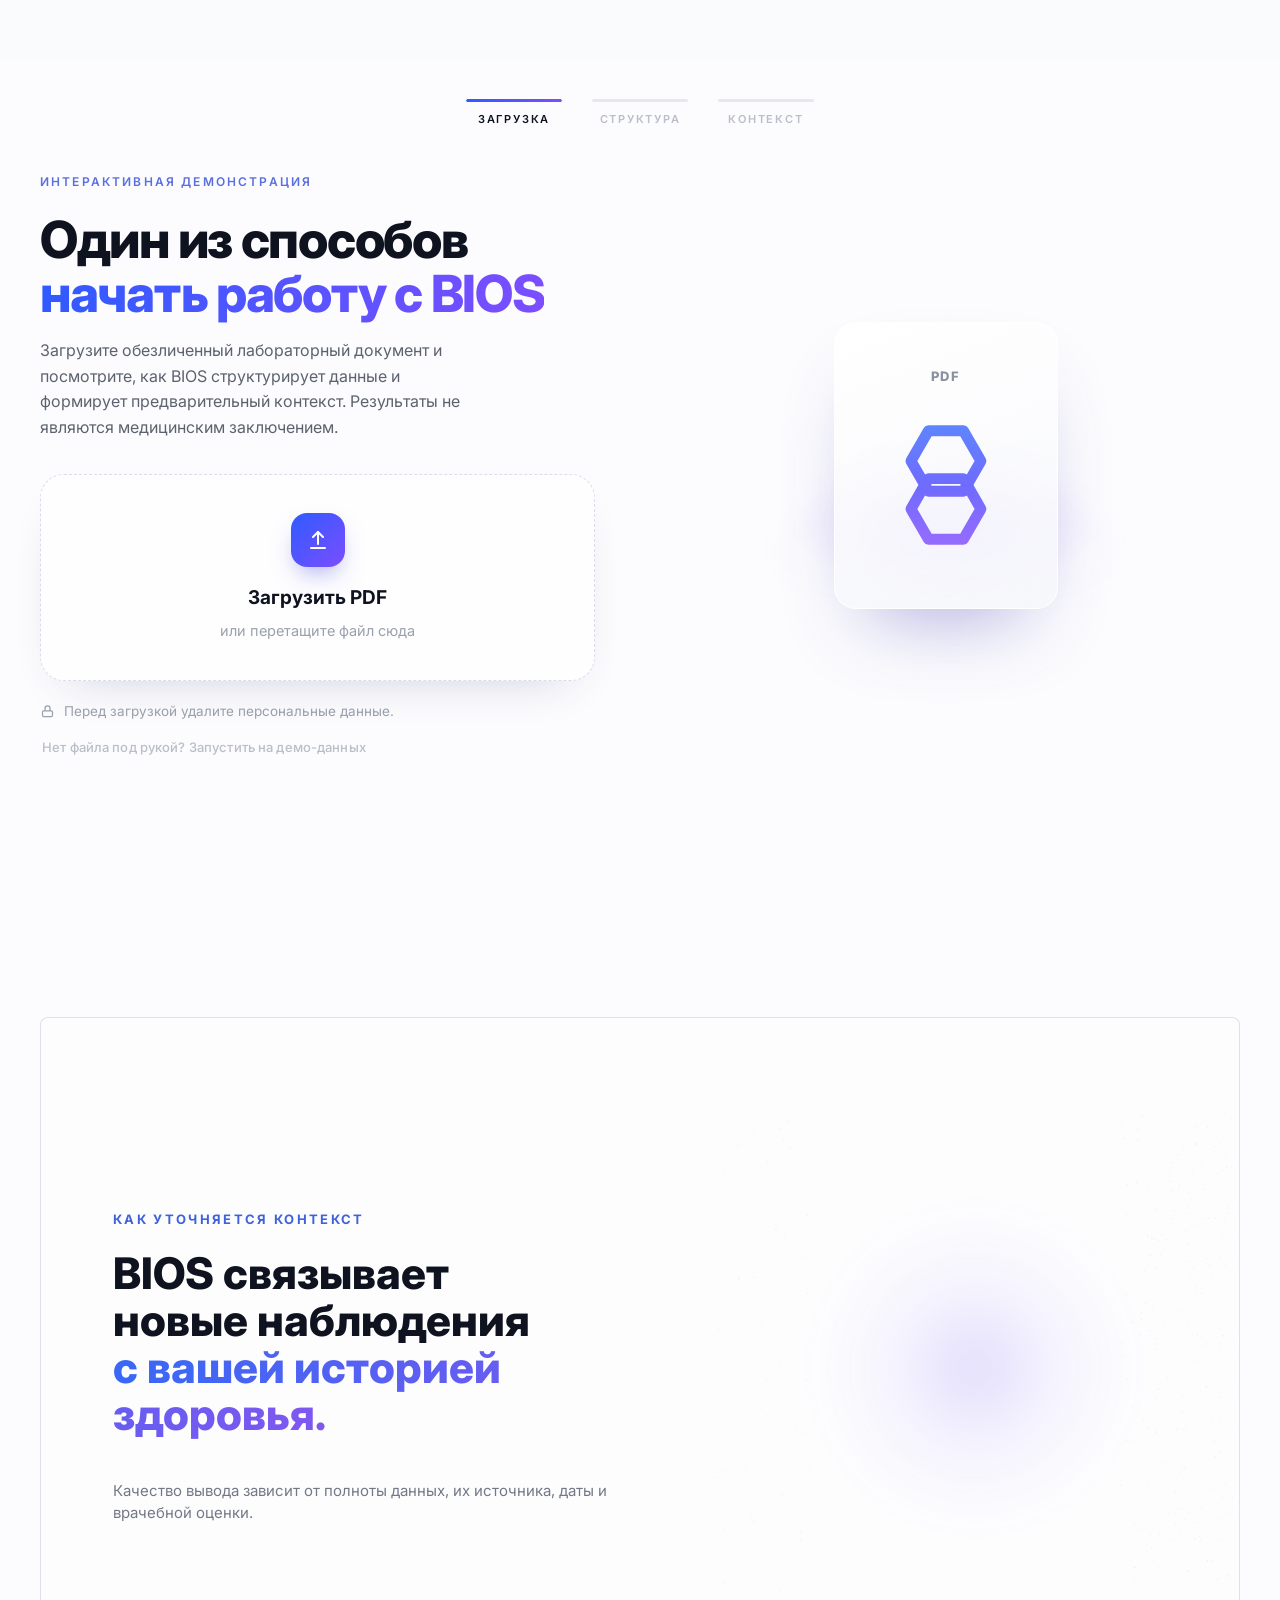
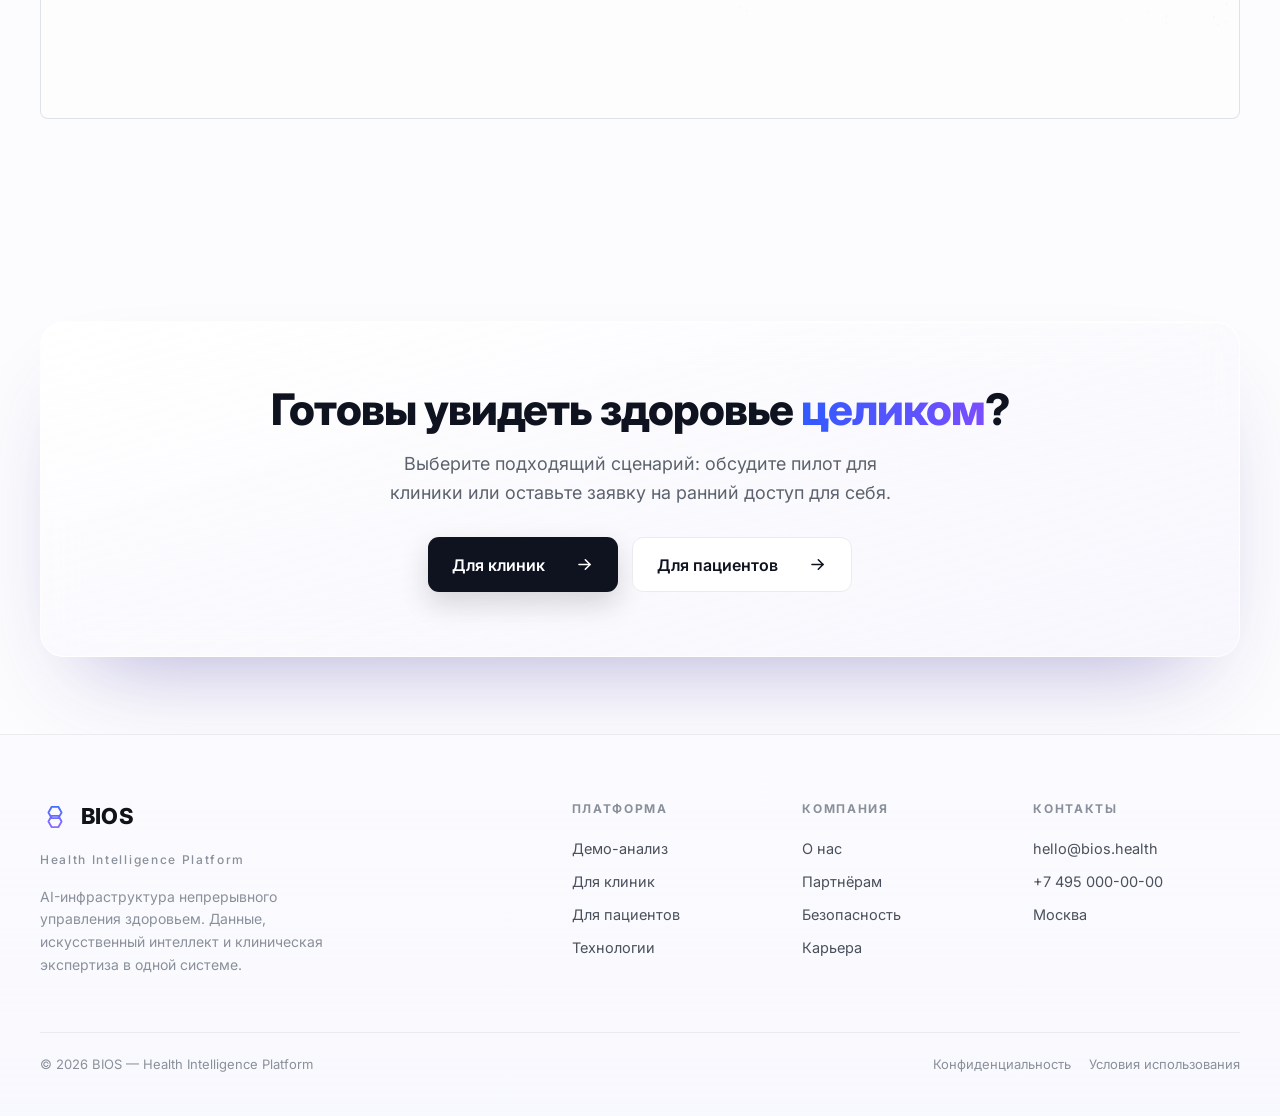
==== commit 9f144299: "Simplify accuracy note layout" ====
--- a/index.html
+++ b/index.html
@@ -1281,25 +1281,14 @@
     letter-spacing:0;
   }
   .bios-accuracy-foot{
-    display:grid;
-    grid-template-columns:60px 1px 1fr;
-    gap:24px;
-    align-items:center;
-    margin-top:70px;
+    display:block;
+    max-width:520px;
+    margin-top:42px;
     color:#737887;
     font-size:15px;
     line-height:1.5;
   }
-  .bios-accuracy-foot .spark{
-    display:grid;
-    width:54px;
-    height:54px;
-    place-items:center;
-    border:1px solid rgba(214,217,228,.9);
-    border-radius:50%;
-    color:#6559e8;
-  }
-  .bios-accuracy-foot .line{width:1px;height:54px;background:#dfe2eb}
+  .bios-accuracy-foot p{margin:0}
   .bios-accuracy-profile{
     position:relative;
     display:grid;
@@ -2038,8 +2027,6 @@
               <p class="bios-kicker">Как уточняется контекст</p>
               <h2 class="bios-accuracy-title" id="bios-accuracy-title">BIOS связывает<br>новые наблюдения<br><span class="accent">с вашей историей здоровья.</span></h2>
               <div class="bios-accuracy-foot">
-                <span class="spark" aria-hidden="true"><svg width="28" height="28" viewBox="0 0 24 24" fill="none" stroke="currentColor" stroke-width="1.6"><path d="M12 2c.8 5.4 4.6 9.2 10 10-5.4.8-9.2 4.6-10 10-.8-5.4-4.6-9.2-10-10 5.4-.8 9.2-4.6 10-10Z"/></svg></span>
-                <span class="line" aria-hidden="true"></span>
                 <p>Качество вывода зависит от полноты данных, их источника, даты и врачебной оценки.</p>
               </div>
             </div>
